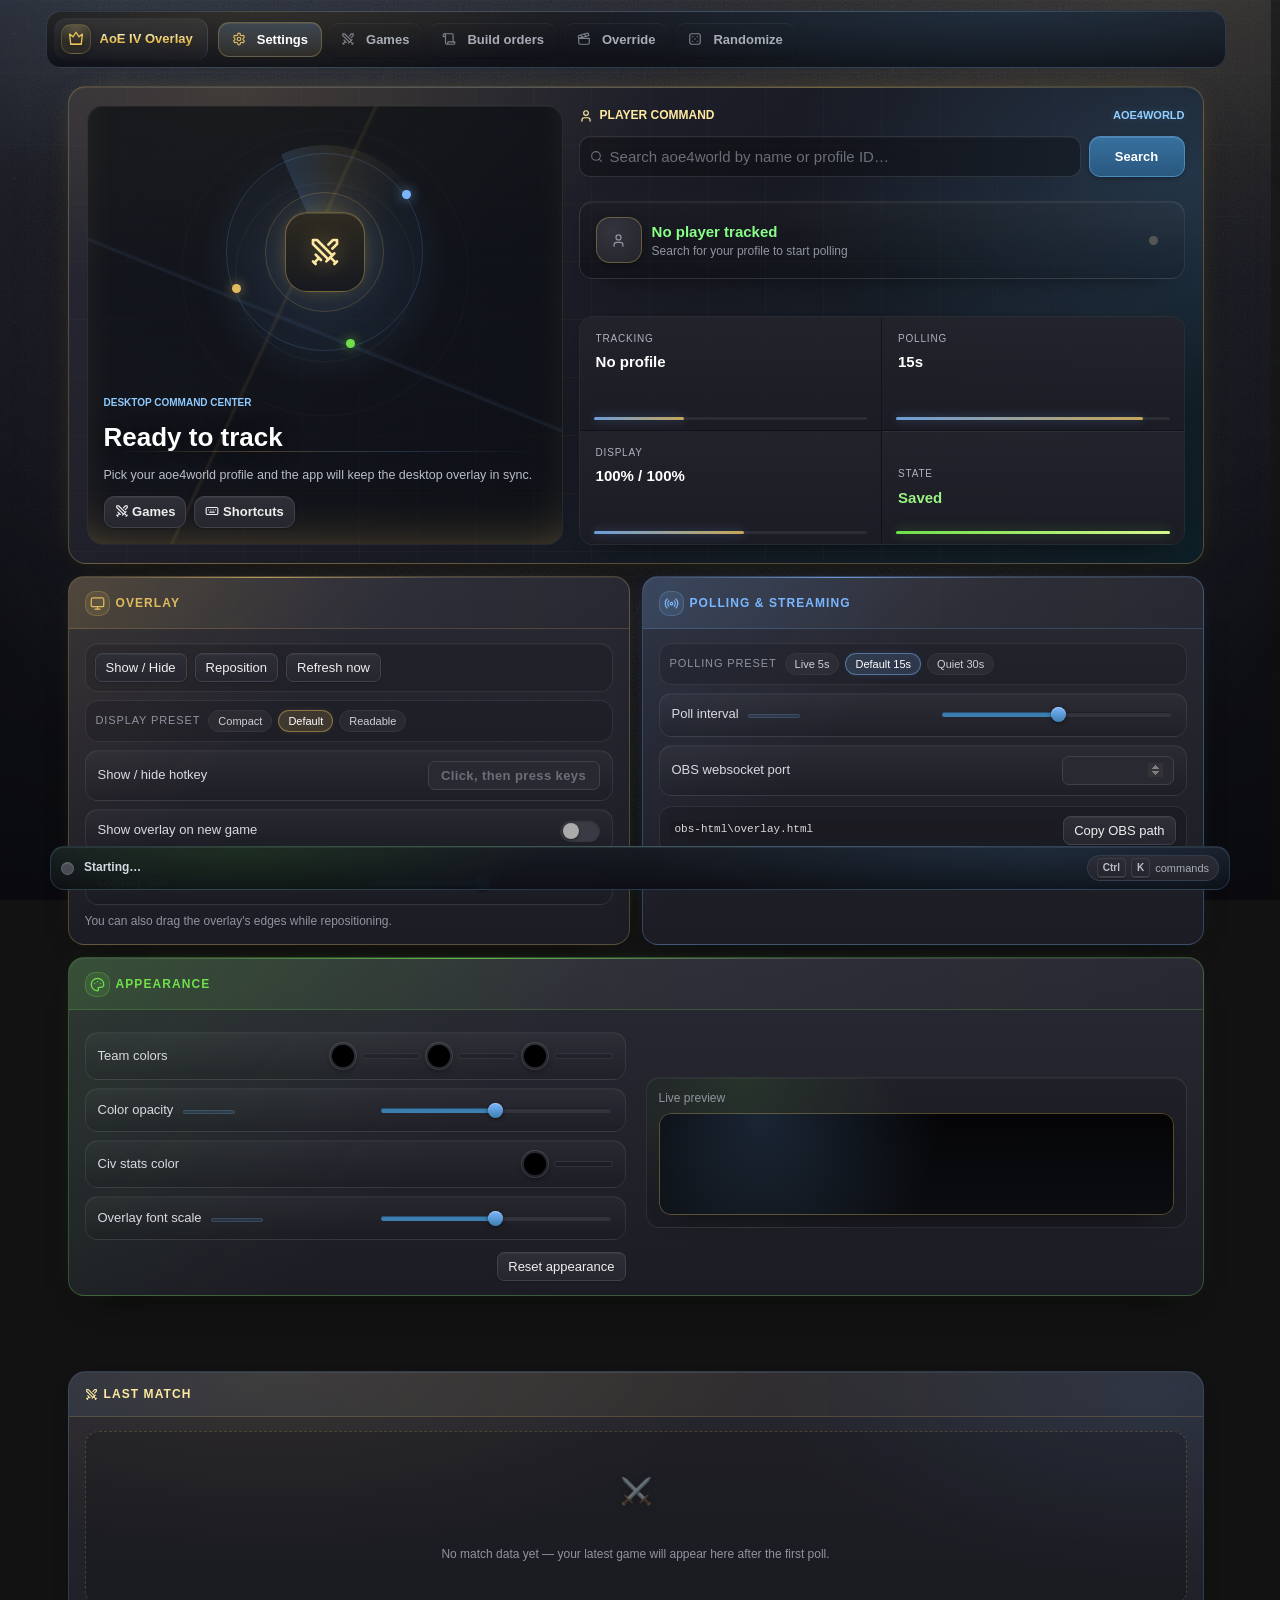
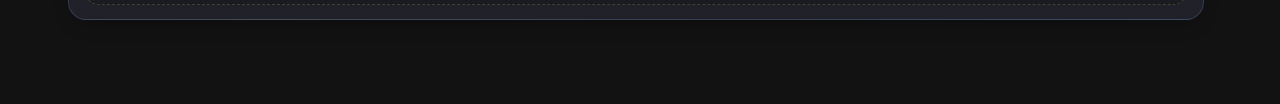
==== ui/index.html @ 12255b9c "Polish profile cards and insight chips Profile mode cards lift on hover with a tier-tinted glow, and" ====
<!DOCTYPE html>
<html lang="en">
<head>
<meta charset="utf-8">
<title>AoE4 Overlay — Control Panel</title>
<style>
  :root {
    color-scheme: dark;
    accent-color: #3d7fb0;
    --bg: #141419;
    --bg-raised: #1c1c23;
    --card: #212129;
    --card-border: #30303b;
    --card-border-hover: #46465699;
    --ink: #d9dae0;
    --ink-strong: #fff;
    --ink-muted: #9094a0;
    --gold: #e0ba5e;
    --gold-bright: #ffe9a0;
    --gold-dim: rgba(224, 186, 94, .35);
    --gold-faint: rgba(224, 186, 94, .14);
    --blue: #3d7fb0;
    --blue-bright: #7ab6ff;
    --green: #48bd21; --green-bright: #6fe04a;
    --red: #e0452f; --red-bright: #ff7b66;
    --amber: #ffb300;
    --radius: 12px;
    --shadow-card: 0 1px 0 rgba(255,255,255,.03) inset, 0 8px 22px -12px rgba(0,0,0,.6);
  }
  ::selection { background: rgba(224,186,94,.3); color: #fff; }
  input, textarea { caret-color: var(--blue-bright); }
  .ic { width: 14px; height: 14px; fill: none; stroke: currentColor; stroke-width: 2;
    stroke-linecap: round; stroke-linejoin: round; vertical-align: -2px; flex: none; }
  #tabs button .ic { margin-right: 5px; opacity: .7; transition: opacity .15s, color .15s; vertical-align: -2.5px; }
  #tabs button.active .ic, #tabs button:hover .ic { opacity: 1; }
  #tabs button.active .ic { color: var(--gold); }
  .card h3 .ic, .rand-box h3 .ic { width: 13px; height: 13px; vertical-align: -2px; }
  html { scrollbar-gutter: stable; overscroll-behavior: none; scroll-behavior: smooth; }
  body { font-family: "Segoe UI Variable Text", "Segoe UI", sans-serif; color: var(--ink); margin: 0; min-height: 100vh;
    -webkit-font-smoothing: antialiased; text-rendering: optimizeLegibility; line-height: 1.45;
    background:
      radial-gradient(1100px 520px at 8% -12%, rgba(122,182,255,.12), transparent 62%),
      radial-gradient(980px 480px at 96% -4%, rgba(224,186,94,.1), transparent 65%),
      radial-gradient(850px 560px at 50% 118%, rgba(111,224,74,.05), transparent 68%),
      linear-gradient(180deg, #191a21 0%, #13141b 44%, #0f1015 100%);
    background-attachment: fixed;
    animation: launch-in .45s ease-out; }
  @keyframes launch-in { from { opacity: 0; } }
  /* staged boot: chrome settles in around the content */
  #tabs { animation: boot-tabs .5s cubic-bezier(.22,1,.36,1) backwards; }
  @keyframes boot-tabs { from { opacity: 0; transform: translateY(-8px); } }
  #status { animation: boot-status .5s .12s cubic-bezier(.22,1,.36,1) backwards; }
  @keyframes boot-status { from { opacity: 0; transform: translateX(-50%) translateY(8px); } }
  body:not(.booted) > .tab.active { animation: boot-pane .55s .08s cubic-bezier(.22,1,.36,1) backwards; }
  @keyframes boot-pane { from { opacity: 0; transform: translateY(10px); } }
  /* tactical map texture: quiet enough for reading, visible enough to make the shell feel staged */
  body::before { content: ""; position: fixed; inset: 0; pointer-events: none; z-index: 1; opacity: .38;
    background-image:
      linear-gradient(rgba(122,182,255,.075) 1px, transparent 1px),
      linear-gradient(90deg, rgba(224,186,94,.06) 1px, transparent 1px),
      linear-gradient(115deg, transparent 0 47%, rgba(122,182,255,.075) 47.2%, transparent 47.6%),
      radial-gradient(circle at 22px 22px, rgba(255,233,160,.2) 0 1px, transparent 1.7px),
      url('data:image/svg+xml;utf8,<svg xmlns="http://www.w3.org/2000/svg" width="120" height="120"><filter id="n"><feTurbulence type="fractalNoise" baseFrequency="0.9" numOctaves="2" stitchTiles="stitch"/></filter><rect width="120" height="120" filter="url(%23n)" opacity="0.38"/></svg>');
    background-size: 72px 72px, 72px 72px, 260px 260px, 144px 144px, 120px 120px;
    background-position: center top, center top, center -24px, center 12px, center top;
    -webkit-mask-image: radial-gradient(ellipse at 50% 8%, #000 0 58%, transparent 88%);
    mask-image: radial-gradient(ellipse at 50% 8%, #000 0 58%, transparent 88%); }
  /* soft vignette pulls focus toward the content */
  body::after { content: ""; position: fixed; inset: 0; pointer-events: none; z-index: 1;
    background:
      linear-gradient(180deg, rgba(255,255,255,.03), transparent 190px),
      radial-gradient(120% 92% at 50% 16%, transparent 56%, rgba(0,0,0,.34)); }
  #brand { display: flex; align-items: center; gap: 9px; align-self: stretch; padding: 6px 14px 6px 7px; margin-right: 5px;
    font-size: 13px; font-weight: 850; letter-spacing: 0; user-select: none; white-space: nowrap;
    border-right: 1px solid rgba(122,182,255,.18); border-radius: 12px;
    background: linear-gradient(180deg, rgba(255,255,255,.065), rgba(255,255,255,.018)); }
  #brand .crest { width: 18px; height: 18px; flex: none; color: #ecc75d; padding: 5px; border-radius: 10px;
    background: radial-gradient(circle at 50% 0, rgba(255,233,160,.2), transparent 60%), rgba(224,186,94,.08);
    border: 1px solid rgba(224,186,94,.22);
    filter: drop-shadow(0 1px 2px rgba(0,0,0,.6)); transition: filter .25s, border-color .25s; }
  #brand:hover .crest { border-color: rgba(224,186,94,.42); filter: drop-shadow(0 0 8px rgba(236,199,93,.58)); }
  #brand .wordmark { background: linear-gradient(180deg, #fff6cf 15%, #ecc75d 55%, #c79a2e);
    -webkit-background-clip: text; -webkit-text-fill-color: transparent; }
  #tabs { display: flex; align-items: center; gap: 5px; width: min(1180px, calc(100vw - 28px)); min-height: 48px;
    box-sizing: border-box; margin: 10px auto 0; padding: 7px; user-select: none;
    background:
      radial-gradient(520px 90px at 18% 0, rgba(224,186,94,.12), transparent 70%),
      radial-gradient(640px 110px at 82% 0, rgba(61,127,176,.18), transparent 72%),
      linear-gradient(180deg, rgba(25,27,35,.94), rgba(12,14,20,.88));
    border: 1px solid rgba(122,182,255,.18); border-radius: 15px; position: sticky; top: 8px; z-index: 20;
    backdrop-filter: blur(16px) saturate(1.25);
    box-shadow: 0 22px 48px -34px rgba(0,0,0,.9), inset 0 1px 0 rgba(255,255,255,.08);
    transition: box-shadow .25s, border-color .25s; }
  #tabs::before { content: ""; position: absolute; inset: 0 0 auto; height: 1px;
    background: linear-gradient(90deg, transparent, rgba(255,255,255,.12) 30%, rgba(255,255,255,.12) 70%, transparent);
    pointer-events: none; }
  #tabs::after { content: ""; position: absolute; left: 14px; right: 14px; bottom: -1px; height: 1px;
    background: linear-gradient(90deg, transparent, rgba(122,182,255,.28), rgba(224,186,94,.18), transparent);
    pointer-events: none; }
  body.scrolled #tabs { border-color: rgba(122,182,255,.26);
    box-shadow: 0 18px 44px -24px rgba(0,0,0,.95), 0 0 32px rgba(61,127,176,.08), inset 0 1px 0 rgba(255,255,255,.08); }
  #tabs { overflow-x: auto; scrollbar-width: none; }
  #tabs::-webkit-scrollbar { display: none; }
  @media (max-width: 820px) {
    #tabs { width: calc(100vw - 16px); min-height: 46px; margin-top: 8px; padding: 6px; top: 6px; }
    #tabs button { padding: 9px 10px; }
    #brand { padding-right: 10px; margin-right: 2px; }
    #tabs button::after { left: 8px; right: 8px; }
  }
  #tab-ind { position: absolute; bottom: 5px; height: 2px; border-radius: 2px;
    background: linear-gradient(90deg, transparent, var(--gold) 25%, var(--gold-bright) 50%, var(--gold) 75%, transparent);
    box-shadow: 0 0 10px rgba(224,186,94,.58);
    transition: left .28s cubic-bezier(.22,1,.36,1), width .28s cubic-bezier(.22,1,.36,1), opacity .2s;
    opacity: 0; pointer-events: none; }
  #tab-ind.on { opacity: 1; }
  #tabs button { position: relative; display: inline-flex; align-items: center; gap: 6px; min-height: 34px;
    background: transparent; border: 1px solid transparent; border-radius: 11px; color: #a9acb7; padding: 9px 13px;
    font-size: 13px; font-weight: 700; letter-spacing: 0; cursor: pointer;
    transition: color .15s, transform .1s, background .15s, border-color .15s, box-shadow .15s; }
  #tabs button:hover { color: #e5e7ee; background: rgba(255,255,255,.045); border-color: rgba(255,255,255,.08); }
  #tabs button:active { transform: translateY(1px); box-shadow: none; }
  #tabs button:hover:not(.active)::after { transform: scaleX(.55); opacity: .35; }
  #tabs button:focus-visible { outline: none; color: var(--ink-strong); }
  #tabs button:focus-visible::after { transform: none; opacity: .6; }
  #tabs button::after { content: ""; position: absolute; left: 10px; right: 10px; bottom: 4px; height: 2px;
    border-radius: 2px 2px 0 0; background: linear-gradient(90deg, transparent, var(--gold) 25%, var(--gold-bright) 50%, var(--gold) 75%, transparent);
    transform: scaleX(0); opacity: 0; transition: transform .22s cubic-bezier(.22,1,.36,1), opacity .18s; }
  #tabs button.active { color: var(--ink-strong);
    background:
      linear-gradient(180deg, rgba(122,182,255,.16), rgba(224,186,94,.07)),
      rgba(255,255,255,.045);
    border-color: rgba(224,186,94,.28);
    box-shadow: inset 0 1px 0 rgba(255,255,255,.08), 0 10px 26px -24px rgba(0,0,0,.9); }
  #tabs button .chip { font-size: 9px; font-weight: 700; color: var(--gold); background: var(--gold-faint);
    border-radius: 8px; padding: 1px 6px; margin-left: 5px; vertical-align: 1px;
    box-shadow: inset 0 0 0 1px rgba(224,186,94,.2); }
  #tabs button .chip:empty { display: none; }
  #tabs button.unsaved::before { content: ""; position: absolute; top: 7px; right: 7px; width: 5px; height: 5px;
    border-radius: 50%; background: var(--amber); box-shadow: 0 0 5px rgba(255,179,0,.7);
    animation: pulse 1.8s infinite; }
  @media (forced-colors: active) { #tabs button.active { outline: 2px solid CanvasText; } }
  /* dim the chrome when the window is in the background, like native apps */
  #tabs { transition: box-shadow .25s, border-color .25s, filter .25s, opacity .25s; }
  #status { transition: filter .25s, opacity .25s; }
  body.unfocused #tabs, body.unfocused #status { filter: saturate(.75); opacity: .88; }
  .tab { display: none; position: relative; z-index: 2; padding: 18px 22px 84px; max-width: 1180px; margin: 0 auto; box-sizing: border-box; }
  .tab.active { display: block; animation: tab-in .28s cubic-bezier(.22,1,.36,1); }
  @keyframes tab-in { from { opacity: 0; transform: translateX(var(--dir, 0px)) translateY(4px) scale(.998); } }
  h2, .card h3, .rand-box h3 { font-family: "Segoe UI Variable Display", "Segoe UI Variable Text", "Segoe UI", sans-serif; }
  h2 { font-size: 13px; margin: 18px 0 8px; color: var(--gold); text-transform: uppercase; letter-spacing: .08em;
    border-bottom: 1px solid var(--gold-faint); padding-bottom: 5px; }
  h2:first-child { margin-top: 0; }
  input, button, select, textarea { background: #292931; color: #eee; border: 1px solid #41414d; border-radius: 7px;
    padding: 6px 10px; font-size: 13px; transition: border-color .15s, background .15s, box-shadow .15s; }
  input:hover, select:hover, textarea:hover { border-color: #50505e; }
  ::placeholder { color: #6b6d78; opacity: 1; }
  input:focus, select:focus, textarea:focus { outline: none; border-color: var(--blue);
    box-shadow: 0 0 0 2px rgba(61,127,176,.25); }
  select { -webkit-appearance: none; appearance: none; padding-right: 26px; cursor: pointer;
    background-image: url('data:image/svg+xml;utf8,<svg xmlns="http://www.w3.org/2000/svg" width="10" height="6" viewBox="0 0 10 6"><path d="M1 1l4 4 4-4" fill="none" stroke="%239094a0" stroke-width="1.6" stroke-linecap="round" stroke-linejoin="round"/></svg>');
    background-repeat: no-repeat; background-position: right 9px center; }
  select:hover { background-image: url('data:image/svg+xml;utf8,<svg xmlns="http://www.w3.org/2000/svg" width="10" height="6" viewBox="0 0 10 6"><path d="M1 1l4 4 4-4" fill="none" stroke="%23d6d7de" stroke-width="1.6" stroke-linecap="round" stroke-linejoin="round"/></svg>'); }
  input[type=checkbox]:not(.switch input) { -webkit-appearance: none; appearance: none; width: 16px; height: 16px;
    padding: 0; margin: 0 2px 0 0; border-radius: 5px; border: 1px solid #4a4a58; cursor: pointer;
    background: rgba(0,0,0,.25); vertical-align: -3px; position: relative; transition: background .15s, border-color .15s; }
  input[type=checkbox]:not(.switch input):hover { border-color: #5b9cce; }
  input[type=checkbox]:not(.switch input):checked { background: linear-gradient(180deg, #36719f, #2a587f);
    border-color: #4a8cbd; }
  input[type=checkbox]:not(.switch input):checked::after { content: ""; position: absolute; left: 4.5px; top: 1.5px;
    width: 4px; height: 8px; border: solid #fff; border-width: 0 2px 2px 0; transform: rotate(45deg); }
  input[type=color] { padding: 0; width: 26px; height: 26px; cursor: pointer; border-radius: 50%;
    box-shadow: 0 0 0 1px rgba(255,255,255,.15), 0 2px 5px rgba(0,0,0,.4); border: none; background: none; }
  input[type=color]::-webkit-color-swatch-wrapper { padding: 2px; }
  input[type=color]::-webkit-color-swatch { border: none; border-radius: 50%; }
  input[type=color]:hover { box-shadow: 0 0 0 2px rgba(255,255,255,.3), 0 2px 6px rgba(0,0,0,.5); }
  input[type=color]:focus-visible { outline: none;
    box-shadow: 0 0 0 2px #3d7fb0, 0 2px 6px rgba(0,0,0,.5); }
  input[type=number] { font-variant-numeric: tabular-nums; }
  input[type=number]::-webkit-inner-spin-button { opacity: .4; }
  input[type=range] { padding: 0; border: none; background: none; -webkit-appearance: none; height: 18px; }
  input[type=range]::-webkit-slider-runnable-track { height: 5px; border-radius: 3px;
    background: linear-gradient(90deg, #3d7fb0 var(--fill, 50%), #33333d var(--fill, 50%));
    box-shadow: inset 0 1px 1px rgba(0,0,0,.4); }
  input[type=range]::-webkit-slider-thumb { -webkit-appearance: none; margin-top: -5px; width: 15px; height: 15px;
    border-radius: 50%; background: linear-gradient(180deg, #7ab6ff, #3d7fb0); cursor: pointer;
    box-shadow: 0 1px 4px rgba(0,0,0,.55), inset 0 1px 0 rgba(255,255,255,.35); transition: transform .12s; }
  input[type=range]:hover::-webkit-slider-thumb { transform: scale(1.18); }
  input[type=range]:focus-visible { outline: none; }
  input[type=range]:focus-visible::-webkit-slider-thumb { box-shadow: 0 0 0 3px rgba(61,127,176,.35), 0 1px 4px rgba(0,0,0,.55); }
  button { cursor: pointer; transition: border-color .15s, background .15s, box-shadow .15s, transform .08s; }
  button:not(.primary) { background: linear-gradient(180deg, #2e2e37, #26262e);
    box-shadow: inset 0 1px 0 rgba(255,255,255,.05), 0 1px 3px -1px rgba(0,0,0,.4); }
  button:not(.primary):hover { background: linear-gradient(180deg, #373741, #2e2e38); border-color: #515160; }
  button:active { transform: translateY(1px); box-shadow: none; }
  button.primary { background: linear-gradient(180deg, #36719f, #2a587f); border-color: #4a8cbd;
    color: #fff; font-weight: 600; box-shadow: inset 0 1px 0 rgba(255,255,255,.14), 0 2px 6px -2px rgba(0,0,0,.5); }
  button.primary:hover { background: linear-gradient(180deg, #3d7eb1, #2f6390); border-color: #5b9cce;
    box-shadow: inset 0 1px 0 rgba(255,255,255,.16), 0 2px 10px -2px rgba(61,127,176,.5); }
  .result { padding: 7px 12px; cursor: pointer; display: flex; justify-content: space-between;
    border-left: 2px solid transparent; transition: background .12s, border-color .12s; }
  .result:hover { background: #33333d; border-left-color: var(--gold-dim); }
  .result[aria-selected="true"] { background: #33333d; border-left-color: var(--gold); }
  .result .elo { font-size: 11px; color: #9cc6ff; background: rgba(122,182,255,.12); border-radius: 8px;
    padding: 1px 7px; margin-left: 8px; }
  .result-state { padding: 10px 12px; color: var(--ink-muted); font-size: 12px; display: flex; align-items: center; gap: 8px; }
  .result-state::before { content: ""; width: 8px; height: 8px; border-radius: 50%; background: #6b6d78; flex: none; }
  .result-state.busy::before { background: var(--blue-bright); box-shadow: 0 0 7px rgba(122,182,255,.7); animation: pulse 1.2s infinite; }
  .result-state.empty::before { background: #9a6a28; }
  .result-state.err::before { background: #e0452f; box-shadow: 0 0 7px rgba(224,69,47,.55); }
  .result-hint { padding: 5px 12px; font-size: 11px; color: var(--ink-muted);
    border-top: 1px solid #34343f; background: rgba(0,0,0,.18); position: sticky; bottom: 0; }
  .muted { color: var(--ink-muted); font-size: 12px; }
  .hint { display: flex; gap: 9px; align-items: flex-start; color: var(--ink-muted); font-size: 12px;
    background: rgba(0,0,0,.16); border: 1px solid #2c2c35; border-radius: 9px; padding: 8px 11px;
    line-height: 1.5; }
  .hint .ic { width: 13px; height: 13px; margin-top: 2px; color: var(--gold-dim); }
  #current-player { color: #8f8; }
  #status { position: fixed; left: 50%; bottom: 10px; transform: translateX(-50%); z-index: 15;
    width: min(1180px, calc(100vw - 32px)); box-sizing: border-box; margin: 0; padding: 8px 10px;
    border: 1px solid rgba(122,182,255,.18); border-radius: 14px;
    background:
      radial-gradient(420px 90px at 16% 0, rgba(72,189,33,.12), transparent 72%),
      radial-gradient(520px 90px at 84% 0, rgba(61,127,176,.16), transparent 74%),
      linear-gradient(180deg, rgba(24,27,35,.94), rgba(12,14,20,.9));
    backdrop-filter: blur(14px) saturate(1.2);
    box-shadow: 0 -16px 42px -30px rgba(0,0,0,.92), 0 18px 42px -30px rgba(0,0,0,.78), inset 0 1px 0 rgba(255,255,255,.08);
    font-size: 12px; color: var(--ink-muted); font-variant-numeric: tabular-nums;
    display: flex; align-items: center; gap: 10px; user-select: none; }
  #status::before { content: ""; position: absolute; left: 14px; right: 14px; top: -1px; height: 1px;
    background: linear-gradient(90deg, transparent, rgba(111,224,74,.24), rgba(122,182,255,.28), transparent);
    pointer-events: none; }
  #status .sdot { appearance: none; width: 13px; height: 13px; border-radius: 50%; border: 1px solid rgba(255,255,255,.14); padding: 0;
    background: #4a4a55; flex: none; transition: background .3s, box-shadow .3s, border-color .3s; cursor: pointer; position: relative;
    box-shadow: inset 0 1px 0 rgba(255,255,255,.1); }
  #status .sdot::after { content: ""; position: absolute; inset: -8px; border-radius: 50%; }
  #status .sdot:hover { box-shadow: 0 0 0 4px rgba(255,255,255,.1), inset 0 1px 0 rgba(255,255,255,.14); }
  #status .sdot.ok { background: radial-gradient(circle at 35% 30%, #b5ff94, #48bd21 58%, #226f13);
    border-color: rgba(111,224,74,.4); box-shadow: 0 0 0 4px rgba(72,189,33,.12), 0 0 16px rgba(72,189,33,.48); }
  #status .sdot.err { background: radial-gradient(circle at 35% 30%, #ffd0c8, #e0452f 58%, #842012);
    border-color: rgba(255,123,102,.42); box-shadow: 0 0 0 4px rgba(224,69,47,.13), 0 0 16px rgba(224,69,47,.48); }
  #status .sdot.busy { background: radial-gradient(circle at 35% 30%, #fff2a8, var(--amber) 58%, #996100);
    border-color: rgba(255,179,0,.44); box-shadow: 0 0 0 4px rgba(255,179,0,.14), 0 0 16px rgba(255,179,0,.5); animation: pulse 1.2s infinite; }
  #status-text { overflow: hidden; text-overflow: ellipsis; white-space: nowrap; min-width: 0; color: #d4d9e2; font-weight: 650; }
  @keyframes status-in { from { opacity: 0; transform: translateY(4px); } }
  .status-right { margin-left: auto; display: flex; align-items: center; gap: 8px; flex: none; }
  .status-chip { opacity: .9; background: rgba(255,255,255,.055); border: 1px solid rgba(122,182,255,.16);
    border-radius: 999px; padding: 2px 9px; font-size: 11px; line-height: 17px; white-space: nowrap; }
  button.status-chip { display: inline-flex; align-items: center; gap: 5px; cursor: pointer; color: #b6bdc9;
    transition: opacity .15s, border-color .15s, background .15s, color .15s; box-shadow: none; }
  button.status-chip:hover { opacity: 1; border-color: rgba(122,182,255,.3); background: rgba(122,182,255,.095); color: var(--ink-strong); }
  #palette-open.nudge { animation: chip-nudge 2.4s ease-in-out 3; }
  @keyframes chip-nudge { 0%, 100% { box-shadow: none; }
    50% { box-shadow: 0 0 0 1px rgba(224,186,94,.5), 0 0 12px rgba(224,186,94,.3); color: var(--gold-bright); opacity: 1; } }
  #app-ver:empty { display: none; }
  #app-ver { cursor: pointer; transition: opacity .15s, border-color .15s; }
  #app-ver:hover { opacity: 1; border-color: rgba(122,182,255,.3); }
  table { border-collapse: collapse; width: 100%; margin-top: 8px; font-size: 12px; }
  td, th { padding: 4px 8px; text-align: left; border-bottom: 1px solid #2c2c34; vertical-align: top; }
  th { color: var(--gold); font-weight: 700; font-size: 11px; text-transform: uppercase; letter-spacing: .05em; }
  .row { display: flex; gap: 8px; align-items: center; margin: 6px 0; flex-wrap: wrap; }
  label { font-size: 13px; min-width: 200px; }
  .win { color: #48bd21; } .loss { color: #ff6060; }
  a { color: #7ab6ff; text-decoration-color: rgba(122,182,255,.35); transition: color .15s; }
  a:hover { color: #a3ccff; }
  .hotkey-input { width: 130px; }
  #tab-buildorders #bo-filter { min-height: 34px; border-radius: 12px; background-color: rgba(8,10,15,.5);
    border-color: rgba(224,186,94,.16); }
  #bo-list { max-height: 360px; overflow: auto; border: 1px solid rgba(224,186,94,.16); border-radius: 14px;
    background:
      radial-gradient(380px 120px at 0 0, rgba(224,186,94,.08), transparent 70%),
      rgba(5,6,10,.22);
    box-shadow: inset 0 1px 0 rgba(255,255,255,.045); }
  /* scrollable lists hint at clipped content with soft edge fades */
  .scroll-fade { --fade-top: 0px; --fade-btm: 0px;
    -webkit-mask-image: linear-gradient(to bottom, transparent, #000 var(--fade-top),
      #000 calc(100% - var(--fade-btm)), transparent);
            mask-image: linear-gradient(to bottom, transparent, #000 var(--fade-top),
      #000 calc(100% - var(--fade-btm)), transparent); }
  .bo-item { display: flex; align-items: center; gap: 10px; padding: 7px 10px; cursor: pointer;
             border-bottom: 1px solid #2a2a32; transition: background .12s; }
  .bo-item:last-child { border-bottom: none; }
  .bo-item:hover { background: #2c2c36; box-shadow: inset 2px 0 0 var(--gold-dim); }
  .bo-item:active { background: #31313c; }
  .bo-item img.boflag { box-shadow: 0 0 0 1px rgba(255,255,255,.14), 0 2px 5px rgba(0,0,0,.55);
    transition: transform .18s cubic-bezier(.22,1,.36,1), box-shadow .18s; }
  .bo-item:hover img.boflag { transform: scale(1.08); box-shadow: 0 0 0 1px rgba(224,186,94,.45), 0 2px 7px rgba(0,0,0,.6); }
  .bo-item.sel { background: linear-gradient(to right, rgba(224,186,94,.13), rgba(224,186,94,.04));
    box-shadow: inset 3px 0 0 var(--gold); animation: bo-sel-in .25s cubic-bezier(.22,1,.36,1); }
  @keyframes bo-sel-in { from { background-color: rgba(224,186,94,.22); } }
  .bo-item .bo-meta { margin-left: auto; display: flex; gap: 6px; align-items: center; flex: none; }
  .bo-item .bo-text { min-width: 0; display: flex; flex-direction: column; gap: 0; line-height: 1.3; }
  .bo-item .bo-title { overflow: hidden; text-overflow: ellipsis; white-space: nowrap; font-weight: 600; }
  .bo-item .bo-civ { font-size: 10.5px; color: var(--ink-muted); overflow: hidden; text-overflow: ellipsis;
    white-space: nowrap; letter-spacing: .02em; }
  .bo-item.sel .bo-civ { color: rgba(224,186,94,.75); }
  .bo-item img.boflag { width: 30px; height: 19px; object-fit: cover; border-radius: 3px; flex: none; }
  .bo-item .bo-noflag { width: 30px; height: 19px; flex: none; display: inline-flex; align-items: center;
    justify-content: center; font-size: 12px; border-radius: 3px; background: rgba(255,255,255,.05);
    box-shadow: inset 0 0 0 1px #34343f; filter: grayscale(.5); opacity: .8; }
  .bo-item .steps-pill { font-size: 10.5px; color: var(--ink-muted); font-variant-numeric: tabular-nums;
    background: rgba(255,255,255,.05); border-radius: 8px; padding: 1px 7px;
    box-shadow: inset 0 0 0 1px #34343f; white-space: nowrap; }
  .bo-item .live-badge { flex: none; font-size: 9px; font-weight: 800; letter-spacing: .09em; color: #6fe04a;
    background: rgba(72,189,33,.13); border-radius: 8px; padding: 1px 7px 1px 5px;
    box-shadow: inset 0 0 0 1px rgba(72,189,33,.4), 0 0 8px -2px rgba(111,224,74,.5);
    display: inline-flex; align-items: center; gap: 4px; }
  .bo-item .live-badge::before { content: ""; width: 5px; height: 5px; border-radius: 50%;
    background: #6fe04a; box-shadow: 0 0 4px #6fe04a; animation: pulse 1.6s infinite; }
  .bo-item .cyc { flex: none; cursor: pointer; font-size: 10px; font-weight: 700; letter-spacing: .04em;
    padding: 1px 7px; border-radius: 8px; color: #777c88; background: rgba(255,255,255,.04);
    box-shadow: inset 0 0 0 1px #3a3a46; transition: color .15s, background .15s, box-shadow .15s; }
  .bo-item .cyc:hover { color: #aab; box-shadow: inset 0 0 0 1px #4a4a58; }
  .bo-item .cyc.on { color: #6fe04a; background: rgba(72,189,33,.12); box-shadow: inset 0 0 0 1px rgba(72,189,33,.35); }
  .bo-item .cyc.on:hover { background: rgba(72,189,33,.2); }
  .bo-item .live-dot { width: 7px; height: 7px; border-radius: 50%; background: #6fe04a; flex: none;
                       box-shadow: 0 0 5px #6fe04a; animation: pulse 1.6s infinite; }
  .bo-empty { padding: 26px 16px; text-align: center; line-height: 1.65; }
  .bo-empty::before { content: "📜"; display: block; font-size: 26px; opacity: .45; margin-bottom: 8px;
    filter: grayscale(.4) drop-shadow(0 2px 4px rgba(0,0,0,.5)); }
  .bo-library-empty { position: relative; overflow: hidden; min-height: 232px; display: grid; grid-template-columns: 86px minmax(0, 1fr);
    gap: 18px; align-items: center; padding: 20px; border-radius: 14px;
    background:
      radial-gradient(420px 190px at 8% 8%, rgba(224,186,94,.13), transparent 70%),
      radial-gradient(420px 190px at 94% 0, rgba(122,182,255,.1), transparent 72%),
      linear-gradient(135deg, rgba(36,37,47,.88), rgba(17,18,25,.94));
    box-shadow: inset 0 1px 0 rgba(255,255,255,.06); }
  .bo-library-empty::before { content: ""; position: absolute; inset: 0; opacity: .12; pointer-events: none;
    background-image:
      linear-gradient(rgba(255,255,255,.13) 1px, transparent 1px),
      linear-gradient(90deg, rgba(224,186,94,.16) 1px, transparent 1px);
    background-size: 48px 48px; mask-image: radial-gradient(ellipse at center, #000 22%, transparent 78%); }
  .bo-library-mark { position: relative; z-index: 1; width: 74px; height: 74px; display: grid; place-items: center;
    border-radius: 18px; color: var(--gold-bright); background:
      radial-gradient(circle at 50% 0, rgba(255,233,160,.22), transparent 62%),
      rgba(224,186,94,.08);
    border: 1px solid rgba(224,186,94,.3); box-shadow: 0 14px 34px -24px rgba(0,0,0,.9), inset 0 1px 0 rgba(255,255,255,.08); }
  .bo-library-mark .ic { width: 32px; height: 32px; filter: drop-shadow(0 0 12px rgba(224,186,94,.34)); }
  .bo-library-main { position: relative; z-index: 1; min-width: 0; }
  .bo-library-kicker { color: #8fc9ff; font-size: 10px; font-weight: 850; text-transform: uppercase; letter-spacing: 0; }
  .bo-library-title { margin-top: 5px; padding-bottom: 1px; color: #fff; font-size: 23px; line-height: 1.18; font-weight: 850; }
  .bo-library-copy { max-width: 560px; margin-top: 6px; color: #b6bac6; font-size: 12px; line-height: 1.55; }
  .bo-library-actions { display: flex; align-items: center; gap: 8px; flex-wrap: wrap; margin-top: 13px; }
  .bo-library-actions button { min-height: 31px; border-radius: 10px; font-weight: 760; }
  .bo-library-tiles { grid-column: 1 / -1; position: relative; z-index: 1; display: grid; grid-template-columns: repeat(3, minmax(0, 1fr)); gap: 8px; }
  .bo-library-tile { padding: 8px 10px; border-radius: 12px; background: rgba(8,10,15,.46);
    border: 1px solid rgba(255,255,255,.08); box-shadow: inset 0 1px 0 rgba(255,255,255,.045); }
  .bo-library-tile span { display: block; color: #9da3b0; font-size: 10px; font-weight: 800; text-transform: uppercase; letter-spacing: 0; }
  .bo-library-tile b { display: block; margin-top: 5px; color: #fff; font-size: 15px; font-weight: 850; font-variant-numeric: tabular-nums;
    overflow: hidden; text-overflow: ellipsis; white-space: nowrap; }
  #games-list .bo-empty { border: 1px dashed #34343f; border-radius: 10px; margin-top: 10px;
    background: rgba(255,255,255,.015); }
  #games-list .bo-empty::before { content: "⚔️"; }
  .bo-empty.match::before { content: "⚔️"; }
  #bo-g-results { max-height: 280px; overflow: auto; border: 1px solid #32323c; border-radius: 8px; margin-top: 8px; }
  #bo-g-results:empty { display: none; }
  .bo-item .bo-sub { font-weight: 400; font-size: 12px; }
  .g-stat { display: inline-flex; align-items: center; gap: 3px; font-size: 11px; color: var(--ink-muted);
    font-variant-numeric: tabular-nums; }
  .g-stat .ic { width: 12px; height: 12px; opacity: .7; }
  .g-stat.likes { color: #d98a9c; }
  #bo-url.ok-link { border-color: rgba(72,189,33,.45); box-shadow: 0 0 0 2px rgba(72,189,33,.12); }
  /* the create buttons read as "start here" */
  #bo-new { color: var(--gold-bright); border-color: rgba(224,186,94,.35); }
  #bo-new:hover { border-color: rgba(224,186,94,.6); box-shadow: inset 0 1px 0 rgba(255,255,255,.05), 0 0 10px -3px rgba(224,186,94,.4); }
  .card h3 .ic { transition: filter .2s; }
  .card:hover h3 .ic { filter: drop-shadow(0 0 4px rgba(224,186,94,.55)); }
  .bo-item .imp-btn { flex: none; padding: 2px 10px; opacity: .7; transition: opacity .15s; }
  .bo-item:hover .imp-btn { opacity: 1; }
  .bo-sub a.by-author { color: #7ab6ff; text-decoration: none; }
  .bo-sub a.by-author:hover { text-decoration: underline; }
  #bo-content { width: 100%; height: 220px; font-family: "Cascadia Code", "Cascadia Mono", Consolas, monospace; font-size: 12px; box-sizing: border-box;
                margin: 8px 0; resize: vertical; line-height: 1.5; background: rgba(0,0,0,.22); tab-size: 2; }
  #bo-content.invalid { border-color: #e0452f; box-shadow: 0 0 0 2px rgba(224,69,47,.14); }
  #bo-content.repairable { border-color: rgba(255,179,0,.52); box-shadow: 0 0 0 2px rgba(255,179,0,.14); }
  /* valid JSON gets a quiet green edge so "it parsed" is visible at a glance */
  #bo-content.json-ok { border-color: rgba(72,189,33,.4); }
  #bo-content.json-ok:focus { border-color: rgba(72,189,33,.6); box-shadow: 0 0 0 2px rgba(72,189,33,.18); }
  #bo-format.warn { background: rgba(255,179,0,.18); color: #ffc845; }
  .bo-editor-shell { display: grid; grid-template-columns: minmax(0, 1fr) 292px; gap: 16px; align-items: stretch; }
  .bo-editor-main { min-width: 0; display: grid; align-content: start; gap: 10px; }
  .bo-editor-card #bo-content { height: 330px; min-height: 300px; margin: 0; font-size: 12.5px; line-height: 1.58;
    background:
      linear-gradient(90deg, rgba(122,182,255,.045), transparent 18%),
      rgba(0,0,0,.24); }
  .bo-editor-name { margin: 0; }
  .bo-editor-actions { margin: 0; gap: 9px; }
  .bo-editor-flags { margin: 0; }
  .bo-stage { min-width: 0; position: relative; overflow: hidden; display: grid; grid-template-columns: minmax(0, 1fr) 178px;
    gap: 12px; padding: 13px; border-radius: 16px; border: 1px solid rgba(224,186,94,.2); background:
      radial-gradient(520px 190px at 0 0, rgba(224,186,94,.14), transparent 70%),
      radial-gradient(460px 190px at 100% 0, rgba(143,201,255,.1), transparent 72%),
      linear-gradient(180deg, rgba(255,255,255,.055), rgba(0,0,0,.12)), rgba(7,9,14,.48);
    box-shadow: inset 0 1px 0 rgba(255,255,255,.06), 0 22px 44px -38px rgba(0,0,0,.9); }
  .bo-stage::before { content: ""; position: absolute; inset: 0 auto 0 0; width: 3px;
    background: linear-gradient(180deg, #ffe08a, rgba(143,201,255,.45), transparent); opacity: .86; }
  .bo-stage-main { min-width: 0; display: grid; gap: 10px; align-content: start; }
  .bo-stage-kicker { display: flex; align-items: center; justify-content: space-between; gap: 10px; min-width: 0; }
  .bo-stage-kicker span { min-width: 0; color: #8fc9ff; font-size: 10px; font-weight: 900; letter-spacing: .12em;
    text-transform: uppercase; white-space: nowrap; overflow: hidden; text-overflow: ellipsis; }
  .bo-stage-kicker b { flex: none; color: #ffe08a; font-size: 11px; font-weight: 950; }
  .bo-stage-note { min-width: 0; color: #fff; font-size: 20px; line-height: 1.16; font-weight: 900; letter-spacing: 0;
    text-wrap: balance; }
  .bo-stage-note img { height: 31px; vertical-align: middle; margin: -4px 4px 0; }
  .bo-stage-res { min-width: 0; display: flex; flex-wrap: wrap; gap: 5px; }
  .bo-stage-res span { display: inline-flex; align-items: center; gap: 5px; min-height: 24px; padding: 2px 8px;
    border-radius: 999px; color: #e5ebf4; font-size: 11px; font-weight: 900; background: rgba(0,0,0,.27);
    border: 1px solid rgba(255,255,255,.085); }
  .bo-stage-res img { width: 16px; height: 16px; object-fit: contain; }
  .bo-stage-list { display: grid; gap: 5px; min-width: 0; }
  .bo-stage-list div { min-width: 0; color: #cfd6e2; font-size: 12px; line-height: 1.32; padding-left: 10px;
    border-left: 2px solid rgba(143,201,255,.22); }
  .bo-stage-list img { height: 18px; vertical-align: middle; margin: -2px 2px 0; }
  .bo-stage-rail { position: relative; min-width: 0; display: grid; gap: 8px; padding: 9px;
    border-radius: 14px; overflow: hidden; border: 1px solid rgba(255,255,255,.08); background:
      radial-gradient(360px 80px at var(--stage-rail-pct, 0%) 0, rgba(224,186,94,.16), transparent 68%),
      linear-gradient(180deg, rgba(255,255,255,.045), rgba(0,0,0,.12)), rgba(5,6,10,.28); }
  .bo-stage-rail::before { content: ""; position: absolute; left: 14px; right: 14px; top: 31px; height: 4px;
    border-radius: 999px; background: rgba(255,255,255,.09); box-shadow: inset 0 1px 0 rgba(255,255,255,.05); }
  .bo-stage-rail::after { content: ""; position: absolute; left: 14px; right: 14px; top: 31px; height: 4px;
    transform-origin: left center; transform: scaleX(var(--stage-rail-progress, 0)); border-radius: 999px;
    background: linear-gradient(90deg, #6fe04a, #e0ba5e, #8fc9ff); box-shadow: 0 0 18px rgba(224,186,94,.28);
    transition: transform .18s ease; }
  .bo-stage-rail-track { position: relative; z-index: 1; min-width: 0; display: grid; grid-auto-flow: column;
    grid-auto-columns: minmax(62px, 1fr); gap: 8px; overflow-x: auto; overscroll-behavior-x: contain; padding: 0 1px 2px;
    scrollbar-width: thin; }
  .bo-stage-rail-node { min-width: 0; height: 76px; display: grid; grid-template-rows: 31px auto auto; gap: 3px;
    justify-items: center; align-items: center; padding: 0 5px 5px; text-align: center; border: 1px solid transparent;
    border-radius: 12px; color: #dbe1eb; background: transparent; box-shadow: none; }
  .bo-stage-rail-node:hover { border-color: rgba(143,201,255,.28); background: rgba(143,201,255,.065); }
  .bo-stage-rail-node.done { color: #dff6d8; }
  .bo-stage-rail-node.sel { color: #fff; border-color: rgba(224,186,94,.58); background:
      linear-gradient(180deg, rgba(224,186,94,.16), rgba(0,0,0,.04)); box-shadow:
      inset 0 1px 0 rgba(255,255,255,.08), 0 0 0 1px rgba(224,186,94,.13), 0 10px 24px -18px rgba(224,186,94,.9); }
  .bo-stage-rail-pin { position: relative; z-index: 1; width: 31px; height: 31px; display: grid; place-items: center;
    border-radius: 50%; background: linear-gradient(180deg, rgba(19,23,31,.96), rgba(7,9,14,.96));
    border: 1px solid rgba(255,255,255,.14); box-shadow: 0 5px 14px rgba(0,0,0,.3); }
  .bo-stage-rail-node.done .bo-stage-rail-pin { border-color: rgba(111,224,74,.42); box-shadow: 0 0 0 1px rgba(111,224,74,.1), 0 5px 14px rgba(0,0,0,.3); }
  .bo-stage-rail-node.sel .bo-stage-rail-pin { border-color: rgba(255,224,138,.74); background: linear-gradient(180deg, #ffe08a, #cda343);
    box-shadow: 0 0 0 3px rgba(224,186,94,.13), 0 8px 18px rgba(0,0,0,.34); }
  .bo-stage-rail-pin img { width: 22px; height: 22px; object-fit: contain; filter: drop-shadow(0 2px 4px rgba(0,0,0,.32)); }
  .bo-stage-rail-node.sel .bo-stage-rail-pin img { filter: drop-shadow(0 2px 3px rgba(0,0,0,.35)); }
  .bo-stage-rail-dot { width: 9px; height: 9px; border-radius: 50%; background: rgba(143,201,255,.42); }
  .bo-stage-rail-node.done .bo-stage-rail-dot { background: #6fe04a; }
  .bo-stage-rail-node.sel .bo-stage-rail-dot { background: #101217; box-shadow: 0 0 0 3px rgba(255,255,255,.26); }
  .bo-stage-rail-time { color: #ffe08a; font-size: 10.5px; font-weight: 950; line-height: 1.1;
    font-variant-numeric: tabular-nums; max-width: 100%; white-space: nowrap; overflow: hidden; text-overflow: ellipsis; }
  .bo-stage-rail-label { color: inherit; opacity: .82; font-size: 10px; font-weight: 850; line-height: 1.1;
    max-width: 100%; white-space: nowrap; overflow: hidden; text-overflow: ellipsis; }
  .bo-stage-side { min-width: 0; display: grid; gap: 8px; align-content: stretch; }
  .bo-stage-age { display: grid; place-items: center; gap: 6px; min-height: 92px; padding: 10px; border-radius: 14px;
    border: 1px solid rgba(224,186,94,.18); background: rgba(0,0,0,.22); }
  .bo-stage-age img { width: 42px; height: 42px; object-fit: contain; filter: drop-shadow(0 7px 12px rgba(0,0,0,.28)); }
  .bo-stage-age .bo-age-unknown { display: block; width: 42px; height: 42px; }
  .bo-stage-age span { color: #f7e5a7; font-size: 12px; font-weight: 950; text-align: center; }
  .bo-stage-next { min-width: 0; display: grid; gap: 4px; padding: 9px; border-radius: 12px; color: #d8dde8;
    background: rgba(0,0,0,.2); border: 1px solid rgba(255,255,255,.075); }
  .bo-stage-next span { color: #8fc9ff; font-size: 10px; font-weight: 900; letter-spacing: .1em; text-transform: uppercase; }
  .bo-stage-next b { min-width: 0; color: #fff; font-size: 12px; line-height: 1.28; font-weight: 850; overflow: hidden;
    display: -webkit-box; -webkit-line-clamp: 2; -webkit-box-orient: vertical; }
  .bo-stage-next img { height: 17px; vertical-align: middle; margin: -2px 2px 0; }
  .bo-stage-actions { display: grid; grid-template-columns: 1fr 1fr; gap: 6px; }
  .bo-stage-actions button { min-height: 30px; padding: 5px 8px; font-size: 11px; }
  .bo-stage.empty { grid-template-columns: 1fr; }
  .bo-stage-empty { min-height: 96px; display: grid; place-items: center; text-align: center; color: #aeb5c2; font-size: 12px;
    border-radius: 13px; border: 1px dashed rgba(255,255,255,.12); background: rgba(0,0,0,.16); }
  .bo-source-card { min-width: 0; display: grid; gap: 9px; padding: 10px 11px; border-radius: 14px;
    border: 1px solid rgba(255,255,255,.08); background:
      radial-gradient(420px 110px at 100% 0, rgba(224,186,94,.075), transparent 70%),
      rgba(6,7,11,.24); }
  .bo-source-head { min-width: 0; display: flex; align-items: center; justify-content: space-between; gap: 10px; }
  .bo-source-title { min-width: 0; display: grid; gap: 2px; }
  .bo-source-title span { color: #8fc9ff; font-size: 10px; font-weight: 850; letter-spacing: .12em; text-transform: uppercase; }
  .bo-source-title b { min-width: 0; color: #fff; font-size: 13px; line-height: 1.2; white-space: nowrap; overflow: hidden; text-overflow: ellipsis; }
  .bo-source-actions { flex: none; display: flex; flex-wrap: wrap; justify-content: flex-end; gap: 6px; }
  .bo-source-actions button { min-height: 28px; padding: 5px 9px; font-size: 11px; }
  .bo-source-card:not(.open) { border-style: dashed; background:
      radial-gradient(380px 100px at 100% 0, rgba(143,201,255,.08), transparent 70%),
      rgba(6,7,11,.18); }
  .bo-source-card:not(.open) #bo-content { display: none; }
  .bo-source-card.force-open { border-color: rgba(255,179,0,.25); }
  .bo-stepboard { min-width: 0; display: grid; gap: 8px; padding: 10px 11px 9px; border-radius: 14px;
    border: 1px solid rgba(143,201,255,.16); background:
      radial-gradient(520px 120px at 0 0, rgba(143,201,255,.09), transparent 70%),
      linear-gradient(180deg, rgba(255,255,255,.045), rgba(0,0,0,.10)); }
  .bo-stepboard-head { display: flex; align-items: center; justify-content: space-between; gap: 12px; }
  .bo-stepboard-title { min-width: 0; display: grid; gap: 2px; }
  .bo-stepboard-title span { color: #8fc9ff; font-size: 10px; font-weight: 850; letter-spacing: .12em; text-transform: uppercase; }
  .bo-stepboard-title b { min-width: 0; color: #fff; font-size: 13px; line-height: 1.2; white-space: nowrap; overflow: hidden; text-overflow: ellipsis; }
  .bo-stepboard-actions { flex: none; display: flex; flex-wrap: wrap; justify-content: flex-end; gap: 6px; }
  .bo-stepboard-actions button { min-height: 28px; padding: 5px 9px; font-size: 11px; }
  .bo-step-path { min-width: 0; display: grid; grid-auto-flow: column; grid-auto-columns: minmax(158px, 196px);
    gap: 9px; overflow-x: auto; overscroll-behavior-x: contain; scroll-snap-type: x proximity; padding: 1px 2px 7px; }
  .bo-step-path.empty { display: block; overflow: hidden; padding: 0; }
  .bo-step-empty { min-height: 76px; display: grid; place-items: center; border-radius: 12px; color: #aeb3bf;
    border: 1px dashed rgba(255,255,255,.14); background: rgba(5,6,10,.22); font-size: 12px; }
  .bo-step-node { min-width: 0; height: 120px; display: grid; grid-template-rows: auto minmax(0, 1fr) auto; gap: 7px;
    padding: 10px; text-align: left; border-radius: 13px; scroll-snap-align: start; color: #e9edf5;
    border: 1px solid rgba(255,255,255,.09); background:
      linear-gradient(180deg, rgba(255,255,255,.065), rgba(0,0,0,.10)),
      rgba(10,12,18,.45); box-shadow: inset 0 1px 0 rgba(255,255,255,.035); }
  .bo-step-node:hover { border-color: rgba(143,201,255,.32); background-color: rgba(13,17,25,.62); }
  .bo-step-node.sel { border-color: rgba(224,186,94,.56); box-shadow:
    inset 0 1px 0 rgba(255,255,255,.08), 0 0 0 1px rgba(224,186,94,.14), 0 12px 28px -22px rgba(224,186,94,.9); }
  .bo-step-node-top { display: flex; align-items: center; justify-content: space-between; gap: 8px; min-width: 0; }
  .bo-step-index { color: #0b0d12; background: linear-gradient(180deg, #f1cf6f, #cda343); border-radius: 999px;
    min-width: 26px; height: 22px; padding: 0 7px; display: inline-flex; align-items: center; justify-content: center;
    font-size: 11px; font-weight: 950; font-variant-numeric: tabular-nums; box-shadow: 0 3px 10px rgba(0,0,0,.22); }
  .bo-step-lead { min-width: 0; color: #ffe08a; font-size: 11px; font-weight: 850; white-space: nowrap; overflow: hidden; text-overflow: ellipsis; }
  .bo-step-note { min-width: 0; color: #fff; font-size: 12px; line-height: 1.35; overflow: hidden;
    display: -webkit-box; -webkit-line-clamp: 2; -webkit-box-orient: vertical; }
  .bo-step-note img { height: 17px; vertical-align: middle; margin: -2px 2px 0; }
  .bo-step-res { min-height: 20px; display: flex; flex-wrap: wrap; align-items: center; gap: 4px; overflow: hidden; }
  .bo-step-res span { display: inline-flex; align-items: center; gap: 3px; height: 20px; padding: 2px 6px; border-radius: 999px;
    color: #dce1ea; font-size: 10.5px; font-weight: 850; background: rgba(0,0,0,.25); border: 1px solid rgba(255,255,255,.075); }
  .bo-step-res img { width: 15px; height: 15px; object-fit: contain; }
  .bo-ageplan { min-width: 0; display: grid; gap: 8px; padding: 10px 11px; border-radius: 14px;
    border: 1px solid rgba(224,186,94,.14); background:
      radial-gradient(520px 120px at 50% 0, rgba(224,186,94,.085), transparent 72%),
      rgba(6,7,11,.22); }
  .bo-ageplan-head { min-width: 0; display: flex; align-items: center; justify-content: space-between; gap: 10px; }
  .bo-ageplan-title { min-width: 0; display: grid; gap: 2px; }
  .bo-ageplan-title span { color: #8fc9ff; font-size: 10px; font-weight: 850; letter-spacing: .12em; text-transform: uppercase; }
  .bo-ageplan-title b { min-width: 0; color: #fff; font-size: 13px; line-height: 1.2; white-space: nowrap; overflow: hidden; text-overflow: ellipsis; }
  .bo-age-lanes { min-width: 0; display: grid; grid-template-columns: repeat(auto-fit, minmax(142px, 1fr)); gap: 8px; }
  .bo-age-lane { min-width: 0; display: grid; grid-template-rows: auto minmax(0, 1fr); gap: 7px; padding: 9px;
    border-radius: 13px; background: rgba(7,9,14,.36); border: 1px solid rgba(255,255,255,.075); }
  .bo-age-lane.active { border-color: rgba(224,186,94,.32); background:
    linear-gradient(180deg, rgba(224,186,94,.075), rgba(0,0,0,.08)), rgba(7,9,14,.4); }
  .bo-age-lane-head { min-width: 0; display: flex; align-items: center; justify-content: space-between; gap: 8px; }
  .bo-age-lane-name { min-width: 0; display: inline-flex; align-items: center; gap: 6px; color: #f5f1e2;
    font-size: 12px; font-weight: 900; white-space: nowrap; overflow: hidden; text-overflow: ellipsis; }
  .bo-age-lane-name img { width: 20px; height: 20px; object-fit: contain; }
  .bo-age-unknown { width: 20px; height: 20px; border-radius: 50%; background:
    radial-gradient(circle at 50% 42%, rgba(255,255,255,.28), transparent 42%),
    rgba(143,201,255,.14); border: 1px solid rgba(143,201,255,.22); }
  .bo-age-lane-count { flex: none; color: #ffe08a; font-size: 11px; font-weight: 850; font-variant-numeric: tabular-nums; }
  .bo-age-events { display: grid; gap: 6px; align-content: start; min-height: 68px; }
  .bo-age-event { min-width: 0; display: grid; gap: 4px; padding: 7px 8px; text-align: left; color: #e7ebf3;
    border-radius: 10px; border: 1px solid rgba(255,255,255,.08); background: rgba(255,255,255,.04); }
  .bo-age-event:hover { border-color: rgba(143,201,255,.28); background: rgba(143,201,255,.065); }
  .bo-age-event.sel { border-color: rgba(224,186,94,.52); box-shadow: 0 0 0 1px rgba(224,186,94,.12); }
  .bo-age-event-top { display: flex; justify-content: space-between; gap: 8px; align-items: center; min-width: 0; }
  .bo-age-event-step { color: #ffe08a; font-size: 10.5px; font-weight: 900; white-space: nowrap; }
  .bo-age-event-note { min-width: 0; color: #fff; font-size: 11.5px; line-height: 1.3; overflow: hidden; text-overflow: ellipsis; white-space: nowrap; }
  .bo-age-event-note img { height: 16px; vertical-align: middle; margin: -2px 2px 0; }
  .bo-age-event-res { display: flex; flex-wrap: wrap; gap: 4px; overflow: hidden; }
  .bo-age-event-res span { display: inline-flex; align-items: center; gap: 3px; height: 18px; padding: 1px 5px;
    border-radius: 999px; color: #cfd5df; font-size: 10px; font-weight: 850; background: rgba(0,0,0,.24);
    border: 1px solid rgba(255,255,255,.065); }
  .bo-age-event-res img { width: 14px; height: 14px; object-fit: contain; }
  .bo-age-empty { min-height: 56px; display: grid; place-items: center; border-radius: 10px; color: #858b98;
    font-size: 11px; text-align: center; border: 1px dashed rgba(255,255,255,.11); background: rgba(0,0,0,.12); }
  .bo-flow { min-width: 0; display: grid; gap: 9px; padding: 10px 11px; border-radius: 14px;
    border: 1px solid rgba(143,201,255,.15); background:
      radial-gradient(500px 150px at 100% 0, rgba(143,201,255,.1), transparent 72%),
      linear-gradient(180deg, rgba(255,255,255,.035), rgba(0,0,0,.1)); }
  .bo-flow-head { min-width: 0; display: flex; align-items: flex-start; justify-content: space-between; gap: 12px; }
  .bo-flow-title { min-width: 0; display: grid; gap: 2px; }
  .bo-flow-title span { color: #8fc9ff; font-size: 10px; font-weight: 850; letter-spacing: .12em; text-transform: uppercase; }
  .bo-flow-title b { min-width: 0; color: #fff; font-size: 13px; line-height: 1.2; white-space: nowrap; overflow: hidden; text-overflow: ellipsis; }
  .bo-flow-legend { flex: none; display: flex; flex-wrap: wrap; justify-content: flex-end; gap: 5px; max-width: 300px; }
  .bo-flow-legend span, .bo-flow-readout span { display: inline-flex; align-items: center; gap: 4px; min-height: 20px; padding: 2px 6px;
    border-radius: 999px; color: #d7dde8; font-size: 10px; font-weight: 850; background: rgba(0,0,0,.23);
    border: 1px solid rgba(255,255,255,.075); }
  .bo-flow-legend img, .bo-flow-readout img { width: 14px; height: 14px; object-fit: contain; }
  .bo-flow-readout { min-width: 0; display: flex; flex-wrap: wrap; gap: 5px; padding: 7px; border-radius: 12px;
    border: 1px solid rgba(255,255,255,.075); background: rgba(5,6,10,.22); }
  .bo-flow-readout b { color: #ffe08a; }
  .bo-flow-chart { min-width: 0; display: grid; grid-auto-flow: column; grid-auto-columns: minmax(74px, 1fr);
    gap: 8px; align-items: end; overflow-x: auto; overscroll-behavior-x: contain; padding: 1px 2px 7px; }
  .bo-flow-step { min-width: 0; height: 142px; display: grid; grid-template-rows: 1fr auto auto; gap: 5px; padding: 8px 7px;
    border-radius: 12px; color: #e9edf5; text-align: left; border: 1px solid rgba(255,255,255,.08);
    background: linear-gradient(180deg, rgba(255,255,255,.052), rgba(0,0,0,.12)), rgba(8,10,15,.4); }
  .bo-flow-step:hover { border-color: rgba(143,201,255,.32); background-color: rgba(13,17,25,.62); }
  .bo-flow-step.sel { border-color: rgba(224,186,94,.55); box-shadow: inset 0 1px 0 rgba(255,255,255,.07), 0 0 0 1px rgba(224,186,94,.13); }
  .bo-flow-stack { min-height: 80px; display: flex; align-items: flex-end; justify-content: center; border-radius: 10px;
    background: linear-gradient(180deg, rgba(255,255,255,.035), transparent), rgba(0,0,0,.2);
    border: 1px solid rgba(255,255,255,.06); overflow: hidden; }
  .bo-flow-stack-fill { width: min(42px, 76%); min-height: 7px; display: flex; flex-direction: column-reverse;
    overflow: hidden; border-radius: 9px 9px 3px 3px; box-shadow: 0 -6px 18px rgba(0,0,0,.18); }
  .bo-flow-seg.food { background: linear-gradient(180deg, #ff725f, #963c34); }
  .bo-flow-seg.wood { background: linear-gradient(180deg, #ce8849, #704217); }
  .bo-flow-seg.gold { background: linear-gradient(180deg, #ffd95a, #a97808); }
  .bo-flow-seg.stone { background: linear-gradient(180deg, #d4d7dc, #6d737d); }
  .bo-flow-foot { min-width: 0; display: flex; align-items: center; justify-content: space-between; gap: 6px; }
  .bo-flow-foot b { color: #ffe08a; font-size: 11px; font-weight: 950; white-space: nowrap; }
  .bo-flow-foot span { min-width: 0; color: #dce1ea; font-size: 10.5px; font-weight: 850; white-space: nowrap; overflow: hidden; text-overflow: ellipsis; }
  .bo-flow-total { color: #8fc9ff; font-size: 10px; font-weight: 900; font-variant-numeric: tabular-nums; text-align: right; }
  .bo-flow-empty { min-height: 92px; display: grid; place-items: center; border-radius: 12px; color: #858b98;
    font-size: 11px; text-align: center; border: 1px dashed rgba(255,255,255,.11); background: rgba(0,0,0,.12); }
  .bo-editor-assist { min-width: 0; display: grid; align-content: start; gap: 12px; padding: 14px;
    border-left: 1px solid rgba(224,186,94,.16); background:
      linear-gradient(180deg, rgba(224,186,94,.07), transparent 38%),
      linear-gradient(180deg, rgba(255,255,255,.035), rgba(0,0,0,.08)); }
  .bo-assist-head { display: flex; align-items: center; justify-content: space-between; gap: 10px; }
  .bo-assist-head span { color: #8fc9ff; font-size: 10px; font-weight: 850; letter-spacing: .11em; text-transform: uppercase; }
  .bo-assist-head b { color: #fff; font-size: 12px; padding: 4px 8px; border-radius: 999px;
    background: rgba(255,255,255,.06); border: 1px solid rgba(255,255,255,.08); }
  .bo-assist-head b.good { color: #bdf8a9; background: rgba(111,224,74,.1); border-color: rgba(111,224,74,.24); }
  .bo-assist-head b.warn { color: #ffe08a; background: rgba(255,179,0,.11); border-color: rgba(255,179,0,.26); }
  .bo-assist-head b.bad { color: #ffb3a6; background: rgba(255,123,102,.1); border-color: rgba(255,123,102,.24); }
  .bo-assist-grid { display: grid; grid-template-columns: repeat(2, minmax(0, 1fr)); gap: 8px; }
  .bo-assist-metric { min-width: 0; padding: 9px 10px; border-radius: 12px; background: rgba(5,6,10,.34);
    border: 1px solid rgba(255,255,255,.075); }
  .bo-assist-metric span { display: block; color: #9da3b0; font-size: 10px; font-weight: 800; text-transform: uppercase; letter-spacing: .07em; }
  .bo-assist-metric b { display: block; margin-top: 4px; color: #fff; font-size: 14px; line-height: 1.2;
    white-space: nowrap; overflow: hidden; text-overflow: ellipsis; }
  .bo-repair-panel { display: grid; gap: 10px; padding: 12px; border-radius: 14px;
    border: 1px solid rgba(255,179,0,.24); background:
      radial-gradient(260px 120px at 0 0, rgba(255,179,0,.13), transparent 70%),
      rgba(255,179,0,.045); }
  .bo-repair-panel[hidden] { display: none; }
  .bo-repair-title { color: #ffe08a; font-size: 12px; font-weight: 850; }
  .bo-repair-copy { color: #d4d0bd; font-size: 12px; line-height: 1.42; }
  .bo-repair-copy ul { margin: 7px 0 0; padding-left: 18px; }
  .bo-repair-copy li { margin: 3px 0; }
  .bo-builder { display: grid; gap: 11px; padding-top: 12px; border-top: 1px solid rgba(255,255,255,.08); }
  .bo-builder-top { display: flex; align-items: flex-start; justify-content: space-between; gap: 10px; }
  .bo-builder-kicker { color: #8fc9ff; font-size: 10px; font-weight: 850; letter-spacing: .11em; text-transform: uppercase; }
  .bo-builder-title { color: #fff; font-size: 14px; font-weight: 850; line-height: 1.2; margin-top: 3px; }
  .bo-builder-target { flex: none; max-width: 118px; color: #ffe08a; font-size: 11px; font-weight: 850; line-height: 1.2;
    padding: 5px 8px; border-radius: 999px; text-align: center; white-space: nowrap; overflow: hidden; text-overflow: ellipsis;
    background: rgba(224,186,94,.1); border: 1px solid rgba(224,186,94,.22); }
  .bo-builder-stage { min-height: 82px; display: grid; align-content: center; gap: 8px; padding: 11px; border-radius: 13px;
    border: 1px solid rgba(143,201,255,.18); background:
      radial-gradient(220px 110px at 100% 0, rgba(143,201,255,.12), transparent 70%),
      linear-gradient(180deg, rgba(255,255,255,.055), rgba(0,0,0,.12)); }
  .bo-builder-stage .builder-empty { color: #aeb3bf; font-size: 12px; line-height: 1.4; }
  .builder-res-line { display: flex; flex-wrap: wrap; align-items: center; gap: 6px; min-height: 24px; }
  .builder-res-line span { display: inline-flex; align-items: center; gap: 4px; height: 24px; padding: 3px 7px;
    border-radius: 999px; color: #f8f1dc; font-size: 12px; font-weight: 800; background: rgba(0,0,0,.28);
    border: 1px solid rgba(255,255,255,.08); }
  .builder-res-line img { width: 18px; height: 18px; object-fit: contain; }
  .builder-note-line { color: #fff; font-size: 12.5px; line-height: 1.45; }
  .builder-note-line img { height: 22px; vertical-align: middle; }
  .bo-builder-grid { display: grid; grid-template-columns: repeat(2, minmax(0, 1fr)); gap: 8px; }
  .bo-builder-field { min-width: 0; display: grid; gap: 5px; color: #b7bdc8; font-size: 10px; font-weight: 850;
    letter-spacing: .07em; text-transform: uppercase; }
  .bo-builder-field input, .bo-builder-field select, .bo-builder-field textarea {
    width: 100%; min-width: 0; box-sizing: border-box; font-size: 12px; letter-spacing: 0; text-transform: none;
  }
  .bo-builder-field input, .bo-builder-field select { height: 32px; }
  .bo-builder-field textarea { min-height: 66px; resize: vertical; line-height: 1.42; }
  .bo-builder-field.wide { grid-column: 1 / -1; }
  .bo-builder-resources { display: grid; grid-template-columns: repeat(2, minmax(0, 1fr)); gap: 8px; }
  .bo-builder-resource { min-width: 0; display: grid; grid-template-columns: 20px minmax(0, 1fr) 48px; align-items: center; gap: 6px;
    padding: 7px 8px; border-radius: 12px; background: rgba(5,6,10,.32); border: 1px solid rgba(255,255,255,.075);
    color: #d8d2bd; font-size: 11px; font-weight: 850; }
  .bo-builder-resource img { width: 20px; height: 20px; object-fit: contain; }
  .bo-builder-resource input { width: 100%; min-width: 0; height: 28px; padding: 4px 6px; text-align: center; box-sizing: border-box; }
  .bo-builder-actions { display: grid; grid-template-columns: minmax(0, 1fr) minmax(0, 1fr) 58px; gap: 7px; }
  .bo-builder-actions button { min-width: 0; padding-left: 8px; padding-right: 8px; white-space: nowrap; overflow: hidden; text-overflow: ellipsis; }
  .bo-assist-tip { color: #aeb3bf; font-size: 12px; line-height: 1.48; padding-top: 2px; }
  /* paired buttons render as one segmented control */
  .seg-group { display: inline-flex; }
  .seg-group button { border-radius: 0; margin: 0; }
  .seg-group button:first-child { border-radius: 7px 0 0 7px; }
  .seg-group button:last-child { border-radius: 0 7px 7px 0; border-left-width: 0; }
  .seg-group button:hover { position: relative; z-index: 1; }
  /* edit/reposition buttons stay visibly "on" while the mode is active */
  button.toggled { background: linear-gradient(180deg, #4a3c1c, #3a2f16); border-color: rgba(255,179,0,.55);
    color: #ffd97a; box-shadow: inset 0 1px 0 rgba(255,255,255,.08), 0 0 10px -2px rgba(255,179,0,.35); }
  button.toggled:hover { background: linear-gradient(180deg, #564618, #443818); border-color: rgba(255,200,69,.7); }
  button.attn-save { border-color: rgba(255,200,69,.45);
    box-shadow: inset 0 1px 0 rgba(255,255,255,.14), 0 0 10px -2px rgba(255,179,0,.35); }
  #bo-format.ok { background: rgba(72,189,33,.18); color: #6fe04a; }
  #bo-format.bad { background: rgba(224,69,47,.18); color: #ff7b66; }
  .pv-checker { border-radius: 8px; position: relative;
                background: repeating-conic-gradient(#23232b 0 25%, #1a1a21 0 50%) 0 0 / 16px 16px; }
  /* corner brackets matching the real BO overlay frame */
  .pv-checker::after { content: ""; position: absolute; inset: 4px; border-radius: 6px; pointer-events: none;
    --c: rgba(230,198,100,.55);
    background:
      linear-gradient(var(--c), var(--c)) no-repeat 0 0 / 12px 1px,
      linear-gradient(var(--c), var(--c)) no-repeat 0 0 / 1px 12px,
      linear-gradient(var(--c), var(--c)) no-repeat 100% 0 / 12px 1px,
      linear-gradient(var(--c), var(--c)) no-repeat 100% 0 / 1px 12px,
      linear-gradient(var(--c), var(--c)) no-repeat 0 100% / 12px 1px,
      linear-gradient(var(--c), var(--c)) no-repeat 0 100% / 1px 12px,
      linear-gradient(var(--c), var(--c)) no-repeat 100% 100% / 12px 1px,
      linear-gradient(var(--c), var(--c)) no-repeat 100% 100% / 1px 12px; }
  #bo-preview { border-radius: 8px; padding: 10px 12px; min-height: 120px;
                background: #000 center/cover; overflow: hidden;
                box-shadow: inset 0 0 0 1px rgba(230,198,100,.3), 0 4px 14px -6px rgba(0,0,0,.6); }
  #bo-preview:focus { outline: none; box-shadow: inset 0 0 0 1px rgba(230,198,100,.65), 0 0 10px rgba(224,186,94,.25); }
  #bo-preview .pv-title { font-weight: 700; display: flex; align-items: center; gap: 7px; margin-bottom: 6px;
                text-transform: uppercase; letter-spacing: .06em; border-bottom: 1px solid rgba(230,198,100,.4);
                padding-bottom: 4px; }
  #bo-preview .pv-title img { height: 1.3em; border-radius: 2px; }
  #bo-preview .pv-res { display: flex; gap: 6px; flex-wrap: wrap; margin-bottom: 6px; }
  #bo-preview .pv-res span { display: inline-flex; align-items: center; gap: 3px; font-weight: 600;
                background: rgba(255,255,255,.08); border-radius: .4em; padding: 1px 6px; }
  #bo-preview .pv-res img { height: var(--imgh, 1.4em); }
  #bo-preview .pv-note { margin: 2px 0; line-height: 1.35; }
  /* stepping through the preview replays the same slide-in the real overlay uses */
  #bo-preview .pv-res, #bo-preview .pv-note { animation: pv-in .22s ease-out; }
  @keyframes pv-in { from { opacity: 0; transform: translateY(3px); } }
  #bo-preview .pv-note img { height: var(--imgh, 1.4em); vertical-align: middle; border-radius: 2px;
                background: rgba(0,0,0,.35); padding: 1px; }
  #bo-preview .pv-next { opacity: .55; font-size: .85em; margin-top: 6px; border-top: 1px solid rgba(230,198,100,.25); padding-top: 4px; }
  #bo-preview .pv-empty { text-align: center; color: var(--ink-muted); font-size: 12px; line-height: 1.7;
    padding: 26px 10px; }
  #bo-pv-step { font-variant-numeric: tabular-nums; display: inline-block; min-width: 30px; text-align: center; }
  #tab-override { max-width: 1220px; }
  .override-stage { position: relative; overflow: hidden; border: 1px solid rgba(122,182,255,.22);
    border-radius: 18px; padding: 18px; background:
      radial-gradient(620px 280px at 16% -5%, rgba(122,182,255,.12), transparent 64%),
      radial-gradient(620px 300px at 96% 0%, rgba(224,186,94,.12), transparent 62%),
      linear-gradient(135deg, rgba(35,35,45,.97), rgba(22,22,29,.98));
    box-shadow: 0 1px 0 rgba(255,255,255,.06) inset, 0 24px 58px -30px rgba(0,0,0,.95); }
  .override-stage::before { content: ""; position: absolute; inset: 0; pointer-events: none; opacity: .13;
    background-image:
      linear-gradient(90deg, rgba(122,182,255,.16) 1px, transparent 1px),
      linear-gradient(rgba(224,186,94,.16) 1px, transparent 1px);
    background-size: 72px 72px; mask-image: linear-gradient(90deg, transparent, #000 18%, #000 82%, transparent); }
  .override-head { position: relative; z-index: 1; display: flex; align-items: center; justify-content: space-between;
    gap: 16px; margin-bottom: 11px; padding-bottom: 3px; }
  .override-kicker { color: #8fc9ff; font-size: 10px; font-weight: 850; letter-spacing: .14em; text-transform: uppercase; }
  .override-title { color: #fff; font-size: 29px; font-weight: 850; line-height: 1.08; margin-top: 5px;
    text-shadow: 0 2px 18px rgba(0,0,0,.7); }
  .override-actions { display: flex; align-items: center; gap: 8px; flex-wrap: wrap; justify-content: flex-end; }
  .override-count { padding: 5px 10px; border-radius: 999px; color: #d5d8e0; background: rgba(9,9,13,.5);
    border: 1px solid rgba(255,255,255,.09); font-size: 11px; font-weight: 750; font-variant-numeric: tabular-nums; }
  .override-mapline { position: relative; z-index: 1; display: grid; grid-template-columns: minmax(220px, 1fr) auto;
    gap: 10px; align-items: center; margin-bottom: 12px; }
  .override-mapfield { display: grid; grid-template-columns: auto minmax(0, 1fr); gap: 10px; align-items: center;
    padding: 10px 12px; border-radius: 13px; background: rgba(9,9,13,.42); border: 1px solid rgba(255,255,255,.09); }
  .override-mapfield label { color: var(--gold); font-size: 10px; font-weight: 850; letter-spacing: .12em; text-transform: uppercase; }
  .override-mapfield input { width: 100%; box-sizing: border-box; border-radius: 10px; background: rgba(0,0,0,.28); }
  .override-freeze { display: inline-flex; align-items: center; gap: 8px; min-width: 0; padding: 10px 12px;
    border-radius: 13px; background: rgba(255,179,0,.08); border: 1px solid rgba(255,200,69,.18);
    color: #d5d0bd; font-size: 12px; font-weight: 650; }
  .override-preview { position: relative; z-index: 1; display: grid; grid-template-columns: 280px minmax(0, 1fr);
    gap: 14px; margin-bottom: 14px; padding: 13px; overflow: hidden; border-radius: 17px;
    border: 1px solid rgba(224,186,94,.22); background:
      radial-gradient(620px 220px at 8% 0%, rgba(224,186,94,.13), transparent 64%),
      radial-gradient(680px 260px at 98% 20%, rgba(122,182,255,.14), transparent 64%),
      linear-gradient(135deg, rgba(34,36,45,.92), rgba(18,20,27,.96));
    box-shadow: inset 0 1px 0 rgba(255,255,255,.06), 0 20px 44px -30px rgba(0,0,0,.95); }
  .override-preview::before { content: ""; position: absolute; inset: 0; opacity: .13; pointer-events: none;
    background-image:
      linear-gradient(rgba(224,186,94,.18) 1px, transparent 1px),
      linear-gradient(90deg, rgba(122,182,255,.16) 1px, transparent 1px);
    background-size: 56px 56px;
    -webkit-mask-image: radial-gradient(ellipse at 36% 0, #000 0 36%, transparent 82%);
    mask-image: radial-gradient(ellipse at 36% 0, #000 0 36%, transparent 82%); }
  .override-preview-map { position: relative; min-height: 204px; overflow: hidden; border-radius: 15px;
    border: 1px solid rgba(255,255,255,.1); background:
      linear-gradient(135deg, rgba(122,182,255,.14), transparent 54%),
      linear-gradient(180deg, rgba(0,0,0,.1), rgba(0,0,0,.42)); }
  .override-preview-map img { position: absolute; inset: 0; width: 100%; height: 100%; object-fit: cover;
    filter: saturate(1.05) contrast(1.03); }
  .override-preview-map::after { content: ""; position: absolute; inset: 0; pointer-events: none;
    background: linear-gradient(180deg, rgba(0,0,0,.08), rgba(0,0,0,.58)); }
  .override-map-fallback { position: absolute; inset: 0; display: grid; place-items: center; color: rgba(255,233,160,.42);
    font-size: 42px; font-weight: 900; letter-spacing: .05em; background: radial-gradient(circle at 50% 35%, rgba(224,186,94,.14), transparent 64%); }
  .override-map-label { position: absolute; left: 14px; right: 14px; bottom: 13px; z-index: 1; display: grid; gap: 3px; }
  .override-map-label span { color: #8fc9ff; font-size: 10px; font-weight: 850; text-transform: uppercase; letter-spacing: .12em; }
  .override-map-label b { color: #fff; font-size: 24px; line-height: 1.08; text-shadow: 0 2px 18px rgba(0,0,0,.7);
    white-space: nowrap; overflow: hidden; text-overflow: ellipsis; }
  .override-preview-main { position: relative; min-width: 0; display: grid; gap: 12px; align-content: start; }
  .override-preview-top { display: flex; justify-content: space-between; gap: 14px; align-items: flex-start; }
  .override-preview-kicker { color: #8fc9ff; font-size: 10px; font-weight: 850; letter-spacing: .13em; text-transform: uppercase; }
  .override-preview-title { margin-top: 4px; color: #fff; font-size: 28px; line-height: 1.12; font-weight: 850; padding-bottom: 4px;
    text-shadow: 0 2px 20px rgba(0,0,0,.72); }
  .override-preview-copy { color: #bfc3ce; font-size: 12.5px; line-height: 1.45; }
  .override-preview-badges { display: flex; flex-wrap: wrap; justify-content: flex-end; gap: 7px; }
  .override-preview-badges span { padding: 5px 9px; border-radius: 999px; color: #d9dce4; font-size: 11px; font-weight: 800;
    background: rgba(255,255,255,.06); border: 1px solid rgba(255,255,255,.1); }
  .override-preview-badges .freeze { color: var(--gold-bright); background: rgba(224,186,94,.1); border-color: rgba(224,186,94,.28); }
  .override-teams { display: grid; grid-template-columns: repeat(3, minmax(0, 1fr)); gap: 10px; }
  .override-team { min-width: 0; display: grid; gap: 7px; padding: 10px; border-radius: 14px;
    background: rgba(7,8,12,.38); border: 1px solid rgba(255,255,255,.08); }
  .override-team.team-1 { border-color: rgba(111,224,74,.22); background: linear-gradient(180deg, rgba(111,224,74,.08), rgba(7,8,12,.38)); }
  .override-team.team-2 { border-color: rgba(122,182,255,.22); background: linear-gradient(180deg, rgba(122,182,255,.08), rgba(7,8,12,.38)); }
  .override-team-head { display: flex; justify-content: space-between; gap: 8px; color: #aeb3bf; font-size: 10px; font-weight: 850;
    text-transform: uppercase; letter-spacing: .08em; }
  .override-team-head b { color: #fff; font-size: 11px; font-variant-numeric: tabular-nums; }
  .override-player { display: grid; grid-template-columns: 24px minmax(0, 1fr) auto; align-items: center; gap: 7px;
    min-height: 28px; padding: 4px 6px; border-radius: 9px; background: rgba(255,255,255,.045); }
  .override-player img { width: 22px; height: 15px; object-fit: cover; border-radius: 3px; box-shadow: 0 0 0 1px rgba(255,255,255,.12); }
  .override-player .blank-flag { width: 22px; height: 15px; border-radius: 3px; background: rgba(255,255,255,.08); }
  .override-player span { min-width: 0; overflow: hidden; text-overflow: ellipsis; white-space: nowrap; color: #f1f2f5; font-weight: 750; }
  .override-player em { color: #aeb3bf; font-size: 11px; font-style: normal; font-variant-numeric: tabular-nums; }
  .override-empty-team { color: #747986; font-size: 12px; padding: 6px; border-radius: 9px; background: rgba(255,255,255,.035); }
  .override-grid-wrap { position: relative; z-index: 1; overflow-x: auto; border-radius: 14px;
    border: 1px solid rgba(255,255,255,.1); background: rgba(10,10,15,.34);
    box-shadow: inset 0 1px 0 rgba(255,255,255,.04), 0 16px 34px -28px rgba(0,0,0,.9); }
  .ov-grid { min-width: 980px; display: grid;
    grid-template-columns: minmax(136px, 1.35fr) minmax(130px, 1.2fr) 84px repeat(7, minmax(72px, .75fr));
    gap: 6px; font-size: 12px; margin-top: 8px;
    background: linear-gradient(180deg, #26262e, #222129); border: 1px solid var(--card-border);
    border-radius: var(--radius); padding: 12px 14px 14px; box-shadow: var(--shadow-card); }
  .override-grid-wrap .ov-grid { margin: 0; border: 0; border-radius: 0; box-shadow: none; background: transparent; }
  .ov-grid input, .ov-grid select { width: 100%; box-sizing: border-box; padding: 4px 6px;
    background: rgba(0,0,0,.18); }
  #tab-override .ov-grid input, #tab-override .ov-grid select { min-height: 30px; border-radius: 8px;
    border-color: rgba(255,255,255,.11); background: rgba(0,0,0,.24); }
  #tab-override .ov-grid input:focus, #tab-override .ov-grid select:focus {
    border-color: rgba(122,182,255,.7); box-shadow: 0 0 0 2px rgba(122,182,255,.18); }
  .ov-grid input:hover, .ov-grid select:hover { background: rgba(0,0,0,.26); }
  .ov-head { color: var(--gold); font-weight: 700; font-size: 11px; text-transform: uppercase; letter-spacing: .06em;
    padding: 0 2px 4px; border-bottom: 1px solid var(--gold-faint); margin-bottom: 2px; }
  #tab-override .ov-head { position: sticky; top: 0; z-index: 1; padding: 8px 7px 7px; margin: -4px 0 0;
    background: rgba(19,19,25,.92); border-radius: 8px; border: 1px solid rgba(224,186,94,.1); }
  /* zebra striping: cells 11-20, 31-40, … are odd player rows (10 columns per row) */
  .ov-grid > :nth-child(20n+11), .ov-grid > :nth-child(20n+12), .ov-grid > :nth-child(20n+13),
  .ov-grid > :nth-child(20n+14), .ov-grid > :nth-child(20n+15), .ov-grid > :nth-child(20n+16),
  .ov-grid > :nth-child(20n+17), .ov-grid > :nth-child(20n+18), .ov-grid > :nth-child(20n+19),
  .ov-grid > :nth-child(20n+20) { background-color: rgba(255,255,255,.045); }
  @media (max-width: 760px) {
    .override-head, .override-mapline { align-items: stretch; grid-template-columns: 1fr; flex-direction: column; }
    .override-actions { justify-content: flex-start; }
    .override-preview { grid-template-columns: 1fr; }
    .override-teams { grid-template-columns: 1fr; }
  }
  #tab-random { max-width: 1180px; }
  .random-stage { position: relative; overflow: hidden; border: 1px solid rgba(224,186,94,.24);
    border-radius: 18px; padding: 18px; background:
      radial-gradient(680px 300px at 18% -8%, rgba(122,182,255,.1), transparent 65%),
      radial-gradient(620px 320px at 92% 15%, rgba(224,186,94,.12), transparent 62%),
      linear-gradient(135deg, rgba(39,39,49,.96), rgba(22,22,29,.98));
    box-shadow: 0 1px 0 rgba(255,255,255,.06) inset, 0 24px 58px -30px rgba(0,0,0,.95); }
  .random-stage::before { content: ""; position: absolute; inset: 0; opacity: .13; pointer-events: none;
    background-image:
      linear-gradient(rgba(255,255,255,.13) 1px, transparent 1px),
      linear-gradient(90deg, rgba(224,186,94,.18) 1px, transparent 1px);
    background-size: 64px 64px; mask-image: radial-gradient(ellipse at center, #000 25%, transparent 78%); }
  .random-head { position: relative; z-index: 1; display: flex; align-items: center; justify-content: space-between;
    gap: 18px; margin-bottom: 13px; padding-bottom: 3px; }
  .random-kicker { color: #8fc9ff; font-size: 10px; font-weight: 850; letter-spacing: .14em; text-transform: uppercase; }
  .random-title { padding-bottom: 3px; color: #fff; font-size: 29px; font-weight: 850; line-height: 1.14; margin-top: 5px;
    text-shadow: 0 2px 18px rgba(0,0,0,.7); }
  .random-actions { display: flex; align-items: center; justify-content: flex-end; gap: 9px; flex-wrap: wrap; }
  .random-counts { display: flex; gap: 7px; flex-wrap: wrap; justify-content: flex-end; }
  .random-counts span { display: inline-flex; align-items: baseline; gap: 5px; padding: 5px 9px; border-radius: 999px;
    color: #b8bbc6; background: rgba(9,9,13,.48); border: 1px solid rgba(255,255,255,.09); font-size: 11px; font-weight: 650; }
  .random-counts b { color: var(--gold-bright); font-size: 14px; font-variant-numeric: tabular-nums; }
  .random-roll-all { min-width: 116px; border-radius: 11px; padding: 9px 14px; font-weight: 800; }
  .random-board { position: relative; z-index: 1; display: grid; grid-template-columns: minmax(0, 1fr) 54px minmax(0, 1fr);
    gap: 12px; align-items: stretch; margin: 0 0 16px; padding: 14px; overflow: hidden;
    border: 1px solid rgba(122,182,255,.16); border-radius: 17px;
    background:
      radial-gradient(360px 160px at 12% 0, rgba(122,182,255,.14), transparent 68%),
      radial-gradient(360px 160px at 88% 0, rgba(224,186,94,.14), transparent 68%),
      linear-gradient(135deg, rgba(10,13,19,.72), rgba(18,18,25,.6));
    box-shadow: inset 0 1px 0 rgba(255,255,255,.05), 0 16px 36px -30px rgba(0,0,0,.95); }
  .random-board::before { content: ""; position: absolute; inset: 0; opacity: .14; pointer-events: none;
    background-image:
      linear-gradient(rgba(255,255,255,.11) 1px, transparent 1px),
      linear-gradient(90deg, rgba(122,182,255,.15) 1px, transparent 1px);
    background-size: 48px 48px; mask-image: linear-gradient(90deg, transparent, #000 18%, #000 82%, transparent); }
  .random-slot { position: relative; min-width: 0; min-height: 92px; padding: 14px 15px; border-radius: 14px;
    background: linear-gradient(180deg, rgba(38,40,50,.78), rgba(22,23,30,.86));
    border: 1px solid rgba(255,255,255,.09); box-shadow: inset 0 1px 0 rgba(255,255,255,.045); }
  .random-slot span { display: block; color: #9fa5b3; font-size: 10px; font-weight: 850; text-transform: uppercase; letter-spacing: 0; }
  .random-slot b { display: block; margin-top: 10px; color: #fff; font-size: 25px; line-height: 1.12; font-weight: 850;
    white-space: nowrap; overflow: hidden; text-overflow: ellipsis; text-shadow: 0 2px 18px rgba(0,0,0,.64); }
  .random-slot em { display: block; margin-top: 8px; color: #9aa0ad; font-size: 11px; font-style: normal; line-height: 1.35; }
  .random-slot.ready { border-color: rgba(224,186,94,.3);
    background: linear-gradient(135deg, rgba(224,186,94,.13), rgba(22,23,30,.86) 54%); }
  .random-slot.ready b { color: var(--gold-bright); }
  .random-plus { position: relative; display: grid; place-items: center; color: #ffe9a0; font-size: 24px; font-weight: 900;
    border-radius: 15px; background: rgba(255,255,255,.045); border: 1px solid rgba(224,186,94,.18);
    box-shadow: inset 0 1px 0 rgba(255,255,255,.045); }
  .random-seed { grid-column: 1 / -1; position: relative; color: #b7bbc7; font-size: 12px; line-height: 1.45;
    padding: 8px 11px; border-radius: 11px; background: rgba(0,0,0,.16); border: 1px solid rgba(255,255,255,.07); }
  .random-dossier[hidden] { display: none; }
  .random-dossier { position: relative; z-index: 1; display: grid; grid-template-columns: minmax(280px, .9fr) minmax(0, 1.1fr);
    gap: 14px; margin: 16px 0; padding: 13px; overflow: hidden; border-radius: 18px;
    border: 1px solid rgba(111,224,74,.26); background:
      radial-gradient(680px 220px at 10% 0%, rgba(111,224,74,.13), transparent 62%),
      radial-gradient(680px 260px at 100% 16%, rgba(122,182,255,.13), transparent 65%),
      linear-gradient(135deg, rgba(22,28,25,.96), rgba(18,20,28,.98));
    box-shadow: inset 0 1px 0 rgba(255,255,255,.07), 0 20px 48px -30px rgba(0,0,0,.96),
      0 0 30px -22px rgba(111,224,74,.9);
    animation: rand-pop .32s cubic-bezier(.22,1,.36,1); }
  .random-dossier::before { content: ""; position: absolute; inset: 0; opacity: .16; pointer-events: none;
    background-image:
      linear-gradient(rgba(111,224,74,.2) 1px, transparent 1px),
      linear-gradient(90deg, rgba(122,182,255,.16) 1px, transparent 1px);
    background-size: 54px 54px;
    -webkit-mask-image: linear-gradient(90deg, #000 0 48%, transparent 90%);
    mask-image: linear-gradient(90deg, #000 0 48%, transparent 90%); }
  .random-dossier-art { position: relative; min-height: 196px; overflow: hidden; border-radius: 15px;
    border: 1px solid rgba(255,255,255,.1); background:
      linear-gradient(115deg, rgba(224,186,94,.18), transparent 46%),
      linear-gradient(180deg, rgba(255,255,255,.045), rgba(0,0,0,.2));
    box-shadow: inset 0 1px 0 rgba(255,255,255,.06); }
  .random-dossier-art::after { content: ""; position: absolute; inset: 0; pointer-events: none;
    background: linear-gradient(90deg, rgba(0,0,0,.34), transparent 36%, rgba(0,0,0,.34)),
      radial-gradient(circle at 50% 50%, transparent 0 48%, rgba(0,0,0,.34) 80%); }
  .random-dossier-art img { position: absolute; display: block; object-fit: cover; filter: saturate(1.08) contrast(1.03); }
  #rand-dossier-map-img { inset: 0 0 0 38%; width: 62%; height: 100%; }
  #rand-dossier-civ-img { left: 18px; top: 18px; width: 42%; height: calc(100% - 36px); object-fit: contain;
    padding: 20px; box-sizing: border-box; border-radius: 18px;
    background: radial-gradient(circle at 50% 42%, rgba(255,233,160,.16), rgba(0,0,0,.3) 66%);
    border: 1px solid rgba(224,186,94,.24); box-shadow: 0 20px 38px -22px rgba(0,0,0,.9); }
  .random-dossier-main { position: relative; min-width: 0; display: grid; align-content: center; gap: 12px; padding: 8px 10px 8px 0; }
  .random-dossier-kicker { color: #8fc9ff; font-size: 10px; font-weight: 850; letter-spacing: .13em; text-transform: uppercase; }
  .random-dossier-title { color: #fff; font-size: 30px; line-height: 1.08; font-weight: 850; padding-bottom: 4px;
    text-shadow: 0 2px 20px rgba(0,0,0,.7); }
  .random-dossier-copy { color: #c4c8d2; font-size: 13px; line-height: 1.5; max-width: 58ch; }
  .random-dossier-tags { display: flex; flex-wrap: wrap; gap: 8px; }
  .random-dossier-tags span { display: inline-flex; align-items: center; gap: 6px; min-height: 26px;
    padding: 4px 10px; border-radius: 999px; font-size: 11px; font-weight: 800;
    color: #e6e9ef; background: rgba(255,255,255,.06); border: 1px solid rgba(255,255,255,.1); }
  .random-dossier-tags .seed { color: var(--gold-bright); border-color: rgba(224,186,94,.28); background: rgba(224,186,94,.1); }
  .random-stage.paired { border-color: rgba(111,224,74,.28); box-shadow: 0 1px 0 rgba(255,255,255,.06) inset,
      0 24px 58px -30px rgba(0,0,0,.95), 0 0 34px -23px rgba(111,224,74,.95); }
  .rand-wrap { position: relative; z-index: 1; display: grid; grid-template-columns: repeat(2, minmax(0, 1fr)); gap: 16px; }
  .rand-box { min-width: 0; display: grid; grid-template-rows: auto 242px auto auto auto; gap: 12px;
    background: linear-gradient(180deg, rgba(43,43,53,.9), rgba(29,29,37,.96)); border: 1px solid rgba(255,255,255,.09);
    border-radius: 16px; padding: 15px; box-shadow: var(--shadow-card);
    transition: border-color .2s, box-shadow .2s, transform .2s; position: relative; overflow: hidden; }
  .rand-box::before { content: ""; position: absolute; inset: 0 0 auto; height: 1px; border-radius: inherit;
    background: linear-gradient(90deg, transparent 5%, rgba(255,255,255,.07) 50%, transparent 95%); pointer-events: none; }
  .rand-box:hover { border-color: var(--card-border-hover); transform: translateY(-2px);
    box-shadow: 0 1px 0 rgba(255,255,255,.04) inset, 0 16px 34px -14px rgba(0,0,0,.8); }
  .rand-box.rolling { border-color: rgba(255,200,69,.38); box-shadow: 0 0 28px -18px rgba(255,179,0,.9), var(--shadow-card); }
  .rand-box h3 { position: relative; z-index: 1; margin: 0; font-size: 12px; color: var(--gold); letter-spacing: .11em;
    text-transform: uppercase; display: flex; align-items: center; gap: 7px; }
  .rand-media { position: relative; overflow: hidden; border-radius: 14px; border: 1px solid rgba(255,255,255,.09);
    background:
      linear-gradient(135deg, rgba(0,0,0,.12), rgba(0,0,0,.38)),
      radial-gradient(circle at 50% 25%, rgba(255,255,255,.08), transparent 56%); }
  .rand-media::after { content: ""; position: absolute; inset: auto 0 0; height: 45%;
    background: linear-gradient(0deg, rgba(0,0,0,.42), transparent); pointer-events: none; }
  .rand-box.rolling .rand-media::before { content: ""; position: absolute; inset: 0; z-index: 2;
    background: linear-gradient(115deg, transparent 0 35%, rgba(255,255,255,.16) 48%, transparent 62% 100%);
    animation: reel-scan .62s linear infinite; pointer-events: none; }
  @keyframes reel-scan { from { transform: translateX(-80%); } to { transform: translateX(80%); } }
  .rand-box img { display: block; width: 100%; height: 100%; object-fit: cover; margin: 0; border-radius: 0;
    box-shadow: 0 0 0 1px rgba(230,198,100,.35), 0 8px 22px -8px rgba(0,0,0,.7);
    animation: rand-pop .3s cubic-bezier(.22,1,.36,1); }
  .rand-civ-card .rand-media img { object-fit: contain; padding: 24px; box-sizing: border-box;
    filter: drop-shadow(0 16px 24px rgba(0,0,0,.55)); }
  .rand-placeholder { height: 100%; display: grid; place-items: center; color: rgba(255,233,160,.4);
    font-size: 56px; font-weight: 900; text-shadow: 0 0 24px rgba(224,186,94,.24); }
  .rand-box.has-roll .rand-placeholder { display: none; }
  @keyframes rand-pop { from { opacity: 0; transform: scale(.94); } }
  .rand-name { font-size: 28px; font-weight: 850; letter-spacing: 0; min-height: 34px; line-height: 1.1;
    background: linear-gradient(180deg, #fff6cf 15%, #ecc75d 55%, #c79a2e);
    -webkit-background-clip: text; -webkit-text-fill-color: transparent;
    filter: drop-shadow(0 2px 5px rgba(0,0,0,.5)); }
  .rand-box > button { justify-self: start; padding: 10px 16px; font-size: 13px; border-radius: 10px; font-weight: 760; }
  .rand-hist { min-height: 24px; display: flex; gap: 6px; align-items: center; justify-content: flex-start; flex-wrap: wrap; }
  .rand-hist:not(:empty)::before { content: "Previous"; color: #777b86; font-size: 10px; font-weight: 800; letter-spacing: .08em; text-transform: uppercase; }
  .rand-hist span { font-size: 11px; color: var(--ink-muted); background: rgba(255,255,255,.05);
    border: 1px solid #34343f; border-radius: 9px; padding: 1px 8px; animation: tab-in .25s ease-out; }
  .random-footer { position: relative; z-index: 1; display: flex; justify-content: center; gap: 8px; margin-top: 14px;
    color: #9397a3; font-size: 11px; }
  .random-footer span { padding: 4px 9px; border-radius: 999px; background: rgba(0,0,0,.22);
    border: 1px solid rgba(255,255,255,.07); }
  @media (max-width: 860px) {
    .random-head { align-items: flex-start; flex-direction: column; }
    .random-actions, .random-counts { justify-content: flex-start; }
    .random-board { grid-template-columns: 1fr; }
    .random-plus { min-height: 42px; }
    .random-dossier { grid-template-columns: 1fr; }
    .random-dossier-main { padding: 0; }
    .rand-wrap { grid-template-columns: 1fr; }
  }

  /* ---- games tab ---- */
  .game-card { position: relative; display: grid; grid-template-columns: 164px minmax(0, 1fr) 126px; align-items: stretch; gap: 0;
               min-height: 136px; background:
                 radial-gradient(520px 160px at 26% 0, rgba(122,182,255,.09), transparent 68%),
                 linear-gradient(180deg, #272730, #202129);
               border: 1px solid #343541; border-radius: 15px; margin: 12px 0; overflow: hidden;
               box-shadow: var(--shadow-card);
               transition: border-color .15s, transform .15s, box-shadow .15s;
               content-visibility: auto; contain-intrinsic-size: auto 136px; }
  #tab-games { max-width: 1240px; }
  /* player profile banner — season standings from /players/{id} */
  .games-profile { display: flex; align-items: center; gap: 18px; flex-wrap: wrap;
    margin: 0 0 14px; padding: 14px 16px; border: 1px solid rgba(255,255,255,.08); border-radius: 16px;
    background: linear-gradient(135deg, rgba(34,36,46,.92), rgba(17,18,24,.92)); }
  .prof-id { display: flex; align-items: center; gap: 12px; min-width: 180px; }
  .prof-avatar { width: 46px; height: 46px; border-radius: 12px; object-fit: cover;
    box-shadow: 0 0 0 1px rgba(255,255,255,.1), 0 6px 18px -8px #000; }
  .prof-name { display: flex; align-items: center; gap: 8px; font-size: 17px; font-weight: 850; color: #fff; }
  .prof-name a { color: inherit; text-decoration: none; }
  .prof-name a:hover { color: var(--gold, #ffd97a); }
  .prof-flag { width: 21px; height: 14px; border-radius: 3px; object-fit: cover; }
  .prof-sub { font-size: 11px; color: var(--ink-muted); margin-top: 2px; }
  .prof-modes { display: flex; gap: 10px; flex: 1; flex-wrap: wrap; }
  .prof-mode { position: relative; flex: 1; min-width: 168px; padding: 9px 12px 8px; border-radius: 13px;
    background: rgba(255,255,255,.025); border: 1px solid rgba(255,255,255,.06);
    border-top: 2px solid var(--tier); overflow: hidden;
    transition: transform .14s, box-shadow .14s, border-color .14s; }
  .prof-mode:hover { transform: translateY(-2px);
    box-shadow: 0 10px 24px -16px #000, 0 0 0 1px color-mix(in srgb, var(--tier) 40%, transparent);
    border-top-color: var(--tier); }
  .prof-mode::after { content: ""; position: absolute; inset: 0; pointer-events: none;
    background: radial-gradient(120px 60px at 90% 0, color-mix(in srgb, var(--tier) 16%, transparent), transparent 70%); }
  .prof-mode-head { display: flex; justify-content: space-between; align-items: baseline; }
  .prof-tier { font-size: 11px; font-weight: 800; letter-spacing: .03em; color: var(--tier); }
  .prof-mode-tag { font-size: 9.5px; font-weight: 700; text-transform: uppercase; letter-spacing: .09em; color: var(--ink-muted); }
  .prof-rating { font-size: 22px; font-weight: 850; color: #fff; line-height: 1.1; margin-top: 1px;
    font-variant-numeric: tabular-nums; }
  .prof-rank { font-size: 11px; font-weight: 700; color: var(--ink-muted); margin-left: 5px; }
  .prof-line { display: flex; gap: 11px; margin-top: 3px; font-size: 11px; color: #aeb3bf; font-variant-numeric: tabular-nums; }
  .prof-line .pos { color: #6fe04a; } .prof-line .neg { color: #ff7b66; }
  .prof-spark { position: absolute; right: 8px; bottom: 6px; width: 86px; height: 26px; opacity: .9; pointer-events: none; }
  /* recent-form pip strip */
  .games-form { display: flex; align-items: center; gap: 10px; margin: 0 2px 14px; padding: 9px 13px;
    border: 1px solid rgba(255,255,255,.06); border-radius: 12px; background: rgba(255,255,255,.02); }
  .form-label { font-size: 10px; font-weight: 700; text-transform: uppercase; letter-spacing: .1em; color: var(--ink-muted); flex: none; }
  .form-pips { display: flex; gap: 3px; flex: 1; flex-wrap: wrap; }
  .form-pip { display: block; width: 13px; height: 13px; border-radius: 4px; flex: none; transition: transform .12s; cursor: pointer; }
  .form-pip:hover { transform: scale(1.4); box-shadow: 0 0 0 2px rgba(255,255,255,.18); }
  .form-pip.w { background: linear-gradient(160deg, #6fe04a, #3a9c18); box-shadow: 0 0 6px -2px rgba(111,224,74,.7); }
  .form-pip.l { background: linear-gradient(160deg, #ff7b66, #c0341f); box-shadow: 0 0 6px -2px rgba(224,69,47,.6); }
  .form-hint { font-size: 10px; color: var(--ink-muted); flex: none; opacity: .7; }
  .map-medal { font-size: 11px; margin-right: 3px; vertical-align: 1px; }
  #gf-copy.ok { color: #6fe04a; border-color: rgba(111,224,74,.4); }
  /* derived insight chips */
  .games-insights { display: flex; flex-wrap: wrap; gap: 8px; margin: -6px 2px 14px; }
  .ins-chip { font-size: 11.5px; color: #b8bcc6; padding: 5px 11px; border-radius: 999px;
    background: rgba(255,255,255,.035); border: 1px solid rgba(255,255,255,.07); }
  .ins-chip b { color: #fff; font-weight: 750; }
  .ins-chip { animation: chip-in .3s ease-out backwards; transition: border-color .14s, background .14s; }
  .ins-chip:hover { border-color: rgba(255,255,255,.16); background: rgba(255,255,255,.06); }
  .ins-chip:nth-child(2) { animation-delay: .05s; }
  .ins-chip:nth-child(3) { animation-delay: .1s; }
  .ins-chip:nth-child(4) { animation-delay: .15s; }
  @keyframes chip-in { from { opacity: 0; transform: translateY(5px); } }
  @media (prefers-reduced-motion: reduce) { .ins-chip { animation: none; } }
  /* compact density for long review sessions: drop the map poster, tighten rows */
  #games-list.compact .game-poster { display: none; }
  #games-list.compact .game-card { grid-template-columns: minmax(0, 1fr) 104px; }
  #games-list.compact .game-main { padding: 8px 12px; }
  #games-list.compact .game-teams { gap: 8px; }
  #games-list.compact .gp { margin: 2px 0; font-size: 12px; }
  #games-list.compact .game-side { padding: 8px 11px; gap: 4px; }
  #games-list.compact .rdiff { font-size: 19px; }
  #gf-density.on { color: var(--gold, #ffd97a); border-color: var(--gold-dim, rgba(224,186,94,.4)); }
  .games-hero { --hero-map: linear-gradient(135deg, #26262e, #16161c);
    position: relative; overflow: hidden; min-height: 232px; margin: 0 0 14px; padding: 18px;
    border: 1px solid rgba(224,186,94,.24); border-radius: 18px;
    background:
      radial-gradient(720px 260px at 70% 10%, rgba(224,186,94,.13), transparent 62%),
      linear-gradient(90deg, rgba(16,16,21,.96) 0%, rgba(20,20,26,.86) 48%, rgba(20,20,26,.48) 100%),
      var(--hero-map);
    background-size: cover; background-position: center; background-blend-mode: normal, normal, normal;
    box-shadow: 0 1px 0 rgba(255,255,255,.06) inset, 0 24px 60px -28px rgba(0,0,0,.9);
    animation: hero-rise .36s cubic-bezier(.22,1,.36,1); }
  .games-hero::before { content: ""; position: absolute; inset: 0;
    background:
      linear-gradient(180deg, rgba(255,255,255,.08), transparent 1px),
      radial-gradient(420px 220px at 10% 95%, rgba(122,182,255,.13), transparent 68%);
    pointer-events: none; }
  .games-hero::after { content: ""; position: absolute; left: 18px; right: 18px; bottom: 0; height: 1px;
    background: linear-gradient(90deg, transparent, rgba(255,233,160,.55), transparent); opacity: .8; }
  .games-hero.hero-win { border-color: rgba(111,224,74,.26); }
  .games-hero.hero-loss { border-color: rgba(255,123,102,.26); }
  .games-hero.hero-live { border-color: rgba(255,200,69,.46); box-shadow: 0 0 28px -18px rgba(255,179,0,.9), 0 24px 60px -28px rgba(0,0,0,.9); }
  @keyframes hero-rise { from { opacity: 0; transform: translateY(9px) scale(.995); } }
  .games-hero-inner { position: relative; z-index: 1; display: grid; grid-template-columns: minmax(0, 1.35fr) minmax(260px, .75fr);
    gap: 18px; min-height: inherit; align-items: stretch; }
  .games-hero-main { display: flex; flex-direction: column; justify-content: space-between; gap: 18px; min-width: 0; }
  .games-hero-kicker { display: inline-flex; align-items: center; gap: 8px; color: #f2d986;
    font-size: 10px; font-weight: 800; letter-spacing: .13em; text-transform: uppercase; }
  .games-hero-kicker .ic { width: 13px; height: 13px; }
  .games-hero-title { display: flex; align-items: center; gap: 10px; flex-wrap: wrap;
    color: #fff; font-size: 31px; font-weight: 850; letter-spacing: 0; line-height: 1.16; min-height: 38px; margin-top: 7px;
    text-shadow: 0 2px 18px rgba(0,0,0,.75); }
  .games-hero-sub { display: flex; align-items: center; gap: 8px; flex-wrap: wrap; margin-top: 11px; }
  .hero-pill { display: inline-flex; align-items: center; gap: 6px; padding: 4px 10px; border-radius: 999px;
    color: #cfd2dc; background: rgba(15,15,19,.54); border: 1px solid rgba(255,255,255,.1);
    box-shadow: 0 1px 0 rgba(255,255,255,.04) inset; font-size: 11px; font-weight: 650; }
  .hero-pill.win { color: #91f172; border-color: rgba(111,224,74,.34); background: rgba(72,189,33,.15); }
  .hero-pill.loss { color: #ff9a89; border-color: rgba(255,123,102,.34); background: rgba(224,69,47,.16); }
  .hero-pill.live { color: #ffd86a; border-color: rgba(255,200,69,.4); background: rgba(255,179,0,.16); }
  .hero-pill.ghost { color: #9398a4; background: rgba(15,15,19,.32); border-color: rgba(255,255,255,.06); font-weight: 600; }
  .games-hero-teams { display: grid; grid-template-columns: minmax(0, 1fr) auto minmax(0, 1fr); gap: 12px; align-items: stretch; }
  .hero-team { min-width: 0; padding: 11px; border-radius: 13px; background: rgba(13,13,17,.58);
    border: 1px solid rgba(255,255,255,.09); box-shadow: 0 10px 28px -20px rgba(0,0,0,.85); }
  .hero-team.mine { border-color: rgba(224,186,94,.28); background: rgba(44,37,20,.5); }
  .hero-team-label { display: flex; align-items: center; justify-content: space-between; gap: 8px;
    color: #aeb1bc; font-size: 10px; font-weight: 800; letter-spacing: .1em; text-transform: uppercase; margin-bottom: 8px; }
  .hero-player { display: flex; gap: 7px; align-items: center; min-width: 0; margin: 5px 0; }
  .hero-player > div { flex: 1; min-width: 0; }
  .hero-player img { width: 24px; height: 16px; object-fit: cover; border-radius: 3px;
    box-shadow: 0 0 0 1px rgba(255,255,255,.13); }
  .hero-player-name { color: #f4f5f8; font-size: 13px; font-weight: 750; overflow: hidden; text-overflow: ellipsis; white-space: nowrap; }
  .hero-player-civ { color: #9da0ab; font-size: 10.5px; overflow: hidden; text-overflow: ellipsis; white-space: nowrap; }
  .hero-versus { display: grid; place-items: center; color: rgba(255,233,160,.9); font-size: 10px; font-weight: 900; letter-spacing: .12em; }
  .games-hero-panel { display: grid; grid-template-columns: repeat(2, minmax(0, 1fr)); gap: 9px; align-content: end; }
  .hero-metric { min-height: 70px; padding: 11px 12px; border-radius: 13px; background: rgba(13,13,17,.63);
    border: 1px solid rgba(255,255,255,.1); box-shadow: 0 1px 0 rgba(255,255,255,.04) inset; }
  .hero-metric.primary { grid-column: span 2; min-height: 82px;
    background: linear-gradient(135deg, rgba(224,186,94,.18), rgba(13,13,17,.68) 52%); border-color: rgba(224,186,94,.26); }
  .hero-metric .label { color: #9ca0ac; font-size: 10px; font-weight: 800; letter-spacing: .1em; text-transform: uppercase; }
  .hero-metric .value { color: #fff; font-size: 24px; font-weight: 850; line-height: 1.08; margin-top: 8px; font-variant-numeric: tabular-nums; }
  .hero-metric .value.pos { color: #85ec65; } .hero-metric .value.neg { color: #ff8d79; }
  .hero-metric .note { color: #a4a7b2; font-size: 11px; margin-top: 4px; white-space: nowrap; overflow: hidden; text-overflow: ellipsis; }
  @media (max-width: 960px) {
    .games-hero-inner { grid-template-columns: 1fr; }
    .games-hero-panel { grid-template-columns: repeat(4, minmax(0, 1fr)); }
    .hero-metric.primary { grid-column: span 2; }
    .games-hero-title { font-size: 26px; }
  }
  .game-card[data-url] { cursor: pointer; }
  .gp .pname[data-pfilter] { cursor: pointer; }
  .gp .pname[data-pfilter]:hover { text-decoration: underline; text-decoration-color: rgba(255,255,255,.35); }
  .game-card:hover { border-color: #4a4a58; transform: translateY(-1px);
               box-shadow: 0 1px 0 rgba(255,255,255,.04) inset, 0 12px 26px -12px rgba(0,0,0,.7); }
  #games-list .game-card { animation: card-in .3s ease-out backwards; }
  #games-list .game-card:nth-child(1) { animation-delay: 0s; }
  #games-list .game-card:nth-child(2) { animation-delay: .04s; }
  #games-list .game-card:nth-child(3) { animation-delay: .08s; }
  #games-list .game-card:nth-child(4) { animation-delay: .12s; }
  #games-list .game-card:nth-child(5) { animation-delay: .16s; }
  @keyframes card-in { from { opacity: 0; transform: translateY(7px); } }
  .game-card .ribbon { position: absolute; left: 0; top: 0; bottom: 0; width: 5px; z-index: 2; }
  /* a faint wash of the result colour bleeds in from the ribbon so win/loss reads
     peripherally, before you've focused on any one card */
  .game-card.res-win { background: linear-gradient(90deg, rgba(72,189,33,.07), transparent 240px),
    linear-gradient(180deg, #26262e, #232229); }
  .game-card.res-loss { background: linear-gradient(90deg, rgba(224,69,47,.07), transparent 240px),
    linear-gradient(180deg, #26262e, #232229); }
  .game-card.res-live { background: linear-gradient(90deg, rgba(255,179,0,.08), transparent 240px),
    linear-gradient(180deg, #26262e, #232229);
    border-color: rgba(255,179,0,.3); animation: live-glow 2.2s ease-in-out infinite; }
  @keyframes live-glow {
    50% { box-shadow: 0 0 14px -3px rgba(255,179,0,.35), var(--shadow-card); } }
  .game-card.res-win .ribbon { background: linear-gradient(180deg, #5ad32f, #3a9c18); box-shadow: 1px 0 6px -1px rgba(72,189,33,.5); }
  .game-card.res-loss .ribbon { background: linear-gradient(180deg, #ef5840, #c0341f); box-shadow: 1px 0 6px -1px rgba(224,69,47,.5); }
  .game-card.res-live .ribbon { background: linear-gradient(180deg, #ffc845, #e09b00); box-shadow: 1px 0 6px -1px rgba(255,179,0,.5); }
  .game-poster { position: relative; min-width: 0; overflow: hidden; background: #12131a; }
  .game-poster::after { content: ""; position: absolute; inset: 0;
    background:
      linear-gradient(90deg, rgba(13,14,20,.15), rgba(13,14,20,.78)),
      linear-gradient(180deg, transparent 45%, rgba(0,0,0,.5));
    pointer-events: none; }
  .game-map { width: 100%; height: 100%; display: block; object-fit: cover; align-self: stretch;
              transition: transform .35s cubic-bezier(.22,1,.36,1); }
  .game-card:hover .game-map { transform: scale(1.06); }
  .game-poster-label { position: absolute; left: 14px; right: 10px; bottom: 11px; z-index: 1;
    color: #fff; font-size: 16px; font-weight: 850; line-height: 1.1; text-shadow: 0 2px 12px rgba(0,0,0,.9);
    white-space: nowrap; overflow: hidden; text-overflow: ellipsis; }
  .game-main { min-width: 0; padding: 12px 14px; display: grid; align-content: center; gap: 10px; }
  .game-head { display: flex; align-items: baseline; gap: 10px; margin-bottom: 7px; flex-wrap: wrap; }
  .game-head .map-name { font-weight: 850; font-size: 16px; color: #fff; line-height: 1.15; }
  .badge { font-size: 10px; font-weight: 700; letter-spacing: .06em; padding: 2px 8px; border-radius: 10px;
    text-transform: uppercase; box-shadow: inset 0 0 0 1px rgba(255,255,255,.06); }
  .badge.win { background: rgba(72,189,33,.16); color: #6fe04a; box-shadow: inset 0 0 0 1px rgba(72,189,33,.3); }
  .badge.loss { background: rgba(224,69,47,.16); color: #ff7b66; box-shadow: inset 0 0 0 1px rgba(224,69,47,.3); }
  .badge.live { background: rgba(255,179,0,.18); color: #ffc845; animation: pulse 1.6s infinite; }
  .badge.mode { background: rgba(122,182,255,.14); color: #9cc6ff; }
  .badge.mode.ranked { background: var(--gold-faint); color: var(--gold);
    box-shadow: inset 0 0 0 1px var(--gold-dim); }
  .badge.meta { background: rgba(255,255,255,.05); color: #9097a4; font-weight: 650;
    box-shadow: inset 0 0 0 1px rgba(255,255,255,.06); }
  .badge.upset { background: linear-gradient(135deg, rgba(255,200,69,.22), rgba(255,150,40,.18)); color: #ffcf5e;
    box-shadow: inset 0 0 0 1px rgba(255,200,69,.4); }
  .badge.dropped { background: rgba(224,69,47,.12); color: #ff9a86; box-shadow: inset 0 0 0 1px rgba(224,69,47,.22); }
  @keyframes pulse { 50% { opacity: .55; } }
  .game-teams { display: grid; grid-template-columns: minmax(0, 1fr) auto minmax(0, 1fr); align-items: stretch; gap: 11px; }
  .team-col { min-width: 0; padding: 8px 9px; border-radius: 12px; background: rgba(9,10,15,.34);
    border: 1px solid rgba(255,255,255,.07); box-shadow: inset 0 1px 0 rgba(255,255,255,.035); }
  .team-col.right .gp { flex-direction: row-reverse; text-align: right; }
  .team-label { display: flex; align-items: center; justify-content: space-between; gap: 8px; margin-bottom: 5px;
    color: #9ea4b2; font-size: 9.5px; font-weight: 850; text-transform: uppercase; letter-spacing: 0; }
  .team-label b { color: #dfe2ea; font-size: 11px; white-space: nowrap; }
  /* the VS divider gets short flanking rules so the two teams read as opposing columns */
  .vs { color: var(--gold-dim); font-size: 10px; font-weight: 850; letter-spacing: 0; flex: none;
    display: flex; flex-direction: column; align-items: center; gap: 3px; }
  .vs::before, .vs::after { content: ""; width: 1px; height: 9px;
    background: linear-gradient(180deg, transparent, var(--gold-faint)); }
  .vs::after { background: linear-gradient(0deg, transparent, var(--gold-faint)); }
  .vs-prob { font-size: 9.5px; font-weight: 800; color: #8b8f9b; letter-spacing: 0; font-variant-numeric: tabular-nums; }
  .vs-prob.pos { color: #6fe04a; } .vs-prob.neg { color: #ff7b66; }
  .gp { display: flex; align-items: center; gap: 7px; margin: 4px 0; min-width: 0; font-size: 12.5px; white-space: nowrap; }
  .gp img { width: 24px; height: 16px; object-fit: cover; border-radius: 3px; flex: none; }
  .gp .pname { min-width: 0; overflow: hidden; text-overflow: ellipsis; }
  .gp.me .pname { color: #ffd97a; font-weight: 700; }
  .gp .pdiff { flex: none; font-size: 11px; font-weight: 850; padding: 1px 6px; border-radius: 999px;
    background: rgba(255,255,255,.055); }
  .gp .pinput, .gp .prand { flex: none; font-size: 10px; line-height: 1; opacity: .82; filter: saturate(.85); }
  .gp .prand { font-size: 11px; }
  .gp .prating { flex: none; font-size: 10.5px; font-weight: 700; color: #7f8593;
    font-variant-numeric: tabular-nums; margin-left: auto; }
  .team-col.right .gp .prating { margin-left: 0; margin-right: auto; }
  .gp.me .prating { color: #d8b65a; }
  .game-side { display: flex; flex-direction: column; align-items: stretch; justify-content: center;
               gap: 7px; padding: 12px 13px; min-width: 0; background: rgba(8,9,13,.32);
               border-left: 1px solid rgba(255,255,255,.07); }
  .rdiff { padding-bottom: 4px; font-size: 24px; font-weight: 850; line-height: 1.12; text-align: right; font-variant-numeric: tabular-nums; }
  .rdiff.pos { color: #6fe04a; } .rdiff.neg { color: #ff7b66; } .rdiff.na { color: #555; font-size: 14px; }
  .game-side .when, .game-side .dur { display: block; padding: 5px 7px; border-radius: 8px;
    background: rgba(255,255,255,.035); color: #a5a9b4; font-size: 11px; text-align: right; font-variant-numeric: tabular-nums; }
  .game-side .dur:not(:empty)::before { content: "⏱ "; font-size: 10px; opacity: .7; }
  .game-side a { text-align: center; font-size: 11px; text-decoration: none; padding: 4px 8px; border-radius: 8px;
    background: rgba(122,182,255,.08); box-shadow: inset 0 0 0 1px rgba(122,182,255,.18);
    opacity: .55; transition: opacity .15s, background .15s; }
  .game-card:hover .game-side a { opacity: 1; }
  .game-side a:hover { background: rgba(122,182,255,.16); }
  .games-day { display: flex; align-items: center; gap: 10px; margin: 16px 2px 2px;
    font-size: 10px; font-weight: 700; color: var(--ink-muted); text-transform: uppercase; letter-spacing: .1em; }
  .games-day::after { content: ""; flex: 1; height: 1px;
    background: linear-gradient(to right, #30303b, transparent); }
  .games-day:first-child { margin-top: 4px; }
  /* toolbar stays pinned while you scroll a long history */
  .games-toolbar { position: sticky; top: 76px; z-index: 10; display: flex; gap: 9px; align-items: center; flex-wrap: wrap;
    margin: 0 0 14px; padding: 10px; border: 1px solid rgba(122,182,255,.17); border-radius: 15px;
    background:
      radial-gradient(420px 90px at 8% 0, rgba(224,186,94,.11), transparent 72%),
      radial-gradient(520px 90px at 96% 0, rgba(61,127,176,.15), transparent 76%),
      linear-gradient(180deg, rgba(25,27,35,.95), rgba(13,15,21,.9));
    backdrop-filter: blur(14px) saturate(1.18);
    box-shadow: 0 14px 36px -30px rgba(0,0,0,.86), inset 0 1px 0 rgba(255,255,255,.07); }
  .games-toolbar::before { content: ""; position: absolute; left: 12px; right: 12px; top: -1px; height: 1px;
    background: linear-gradient(90deg, transparent, rgba(122,182,255,.26), rgba(224,186,94,.18), transparent);
    pointer-events: none; }
  .games-toolbar select,
  .games-toolbar input { min-height: 32px; background-color: rgba(10,12,17,.58); border-color: rgba(122,182,255,.14); }
  .games-toolbar #gf-text { flex: 1 1 260px; width: min(360px, 34vw) !important; }
  .games-toolbar #games-refresh { min-height: 32px; border-radius: 10px; font-weight: 760; }
  .chip-group { display: inline-flex; background: rgba(9,10,14,.5); border: 1px solid rgba(122,182,255,.14); border-radius: 11px;
    padding: 3px; gap: 2px; box-shadow: inset 0 1px 0 rgba(255,255,255,.045); }
  .chip-group button { border: none; background: transparent; box-shadow: none; border-radius: 7px;
    padding: 5px 13px; font-size: 12px; color: var(--ink-muted); }
  .chip-group button:hover { background: rgba(255,255,255,.055); color: var(--ink); }
  .chip-group button.on { background: linear-gradient(180deg, rgba(122,182,255,.2), rgba(255,255,255,.055)); color: #fff;
    box-shadow: 0 1px 2px rgba(0,0,0,.4), inset 0 1px 0 rgba(255,255,255,.08); }
  .chip-group button.on[data-v=win] { color: #6fe04a; }
  .chip-group button.on[data-v=loss] { color: #ff7b66; }
  .chip-group .chip-n { font-size: 10px; font-weight: 800; opacity: .65; margin-left: 1px; font-variant-numeric: tabular-nums; }
  #gf-clearbar { font-size: 11px; padding: 4px 10px; color: #ffd97a;
    border-color: rgba(255,200,69,.35); animation: tab-in .2s ease-out; }
  #gf-text.filter-on { border-color: rgba(224,186,94,.5); box-shadow: 0 0 0 2px rgba(224,186,94,.1); }
  #games-list { min-height: 180px; }
  .games-empty { position: relative; overflow: hidden; min-height: 286px; display: grid; grid-template-columns: 122px minmax(0, 1fr) 240px;
    gap: 22px; align-items: center; padding: 24px; border: 1px solid rgba(122,182,255,.18); border-radius: 18px;
    background:
      radial-gradient(520px 220px at 12% 8%, rgba(122,182,255,.14), transparent 68%),
      radial-gradient(460px 220px at 88% 8%, rgba(224,186,94,.13), transparent 70%),
      linear-gradient(135deg, rgba(36,38,48,.94), rgba(17,18,25,.96));
    box-shadow: 0 1px 0 rgba(255,255,255,.06) inset, 0 24px 62px -34px rgba(0,0,0,.9); }
  .games-empty::before { content: ""; position: absolute; inset: 0; opacity: .13; pointer-events: none;
    background-image:
      linear-gradient(rgba(255,255,255,.12) 1px, transparent 1px),
      linear-gradient(90deg, rgba(122,182,255,.16) 1px, transparent 1px);
    background-size: 56px 56px; mask-image: radial-gradient(ellipse at center, #000 24%, transparent 78%); }
  .games-empty-mark { position: relative; z-index: 1; width: 104px; height: 104px; display: grid; place-items: center;
    border-radius: 24px; color: var(--gold-bright); background:
      radial-gradient(circle at 50% 0, rgba(255,233,160,.22), transparent 62%),
      rgba(224,186,94,.08);
    border: 1px solid rgba(224,186,94,.28); box-shadow: 0 18px 42px -28px rgba(0,0,0,.9), inset 0 1px 0 rgba(255,255,255,.08); }
  .games-empty-mark .ic { width: 42px; height: 42px; filter: drop-shadow(0 0 16px rgba(224,186,94,.32)); }
  .games-empty-main { position: relative; z-index: 1; min-width: 0; }
  .games-empty-kicker { color: #8fc9ff; font-size: 10px; font-weight: 850; text-transform: uppercase; letter-spacing: 0; }
  .games-empty-title { margin-top: 6px; padding-bottom: 2px; color: #fff; font-size: 31px; line-height: 1.18; font-weight: 850;
    text-shadow: 0 2px 18px rgba(0,0,0,.72); }
  .games-empty-copy { max-width: 560px; margin-top: 8px; color: #b7bbc7; font-size: 13px; line-height: 1.55; }
  .games-empty-actions { display: flex; align-items: center; gap: 9px; flex-wrap: wrap; margin-top: 16px; }
  .games-empty-actions button { min-height: 34px; border-radius: 10px; font-weight: 760; }
  .games-empty-side { position: relative; z-index: 1; display: grid; gap: 9px; }
  .games-empty-tile { min-height: 64px; padding: 10px 12px; border-radius: 13px; background: rgba(8,10,15,.48);
    border: 1px solid rgba(255,255,255,.08); box-shadow: inset 0 1px 0 rgba(255,255,255,.05); }
  .games-empty-tile span { display: block; color: #9ea4b2; font-size: 10px; font-weight: 800; text-transform: uppercase; letter-spacing: 0; }
  .games-empty-tile b { display: block; margin-top: 7px; color: #fff; font-size: 19px; font-weight: 850; font-variant-numeric: tabular-nums; }
  @media (max-width: 980px) {
    .games-empty { grid-template-columns: 92px minmax(0, 1fr); }
    .games-empty-side { grid-column: 1 / -1; grid-template-columns: repeat(3, minmax(0, 1fr)); }
    .games-empty-title { font-size: 26px; }
  }
  button.busy::before { content: ""; display: inline-block; width: 10px; height: 10px; margin-right: 7px;
    border: 2px solid currentColor; border-top-color: transparent; border-radius: 50%;
    vertical-align: -1px; animation: spin .7s linear infinite; }
  @keyframes spin { to { transform: rotate(360deg); } }
  /* loading skeletons mimic the real card anatomy: ribbon, map slab, text bars */
  .skel-card { position: relative; }
  .skel-card::before { content: ""; position: absolute; inset: 0 auto 0 0; width: 5px;
    background: rgba(255,255,255,.05); border-radius: 10px 0 0 10px; }
  .skel-card::after { content: ""; position: absolute; left: 5px; top: 0; bottom: 0; width: 105px;
    background: rgba(255,255,255,.03); }
  #games-stats { animation: tab-in .25s ease-out; }
  #map-peek { position: fixed; left: 0; top: 0; z-index: 60; pointer-events: none;
    opacity: 0; transition: opacity .15s; will-change: transform; }
  #map-peek.show { opacity: 1; }
  #map-peek img { width: 220px; height: 220px; object-fit: cover; border-radius: 12px; display: block;
    box-shadow: 0 0 0 1px rgba(230,198,100,.4), 0 18px 44px -10px rgba(0,0,0,.85);
    animation: rand-pop .18s ease-out; }
  .game-card.fresh { animation: fresh-flash 1.6s ease-out; }
  @keyframes fresh-flash {
    0% { border-color: rgba(255,200,69,.9); box-shadow: 0 0 22px -2px rgba(255,179,0,.55); }
    100% { border-color: #32323c; } }
  @media (prefers-reduced-motion: reduce) {
    .game-card, .games-hero, #games-stats, .civ-row .bar i, .wr-ring, .game-map, #map-peek img,
    .badge.live, .game-card.res-live, .rand-box.rolling .rand-media::before { animation: none !important; transition: none !important; } }
  input[type=search]::-webkit-search-cancel-button { -webkit-appearance: none; width: 13px; height: 13px;
    cursor: pointer; opacity: .55; transition: opacity .15s;
    background: url('data:image/svg+xml;utf8,<svg xmlns="http://www.w3.org/2000/svg" width="13" height="13" viewBox="0 0 24 24" fill="none" stroke="%239094a0" stroke-width="2.5" stroke-linecap="round"><path d="M18 6 6 18M6 6l12 12"/></svg>') center/contain no-repeat; }
  input[type=search]::-webkit-search-cancel-button:hover { opacity: 1; }
  #games-stats { display: flex; gap: 10px; margin-bottom: 12px; flex-wrap: wrap; }
  #games-stats .stat-block { min-width: 90px; }
  .stat-block { background: linear-gradient(180deg, #26262e, #232229); border: 1px solid #32323c;
                border-radius: 10px; padding: 10px 14px; box-shadow: var(--shadow-card);
                flex: 1; display: flex; flex-direction: column; justify-content: center; align-items: center; gap: 2px;
                transition: border-color .15s, transform .15s; }
  .stat-block:hover { border-color: #43434f; transform: translateY(-1px); }
  .stat-big { font-size: 21px; font-weight: 800; color: #fff; font-variant-numeric: tabular-nums; letter-spacing: .01em; }
  .stat-big.pos { color: #6fe04a; } .stat-big.neg { color: #ff7b66; }
  /* winrate renders inside a conic progress ring — % of the circle = % of wins */
  @property --p { syntax: "<number>"; inherits: false; initial-value: 0; }
  .wr-ring { --p: 0; --rc: #6fe04a; width: 52px; height: 52px; border-radius: 50%; display: grid; place-items: center;
    background: conic-gradient(var(--rc) calc(var(--p) * 1%), rgba(255,255,255,.07) 0);
    transition: --p .4s; position: relative; }
  .wr-ring::before { content: ""; position: absolute; inset: 4px; border-radius: 50%;
    background: linear-gradient(180deg, #26262e, #232229); }
  .wr-ring .stat-big { position: relative; font-size: 14px; }
  .stat-big .fire { font-size: 14px; vertical-align: 1px; margin-left: 2px;
    filter: drop-shadow(0 0 4px rgba(255,140,0,.6)); }
  .games-day .day-rec { font-weight: 600; letter-spacing: 0; text-transform: none; color: #777; }
  .games-day .day-rec b.w { color: #6fe04a; } .games-day .day-rec b.l { color: #ff7b66; }
  .stat-sub { font-size: 10px; color: #888; text-transform: uppercase; letter-spacing: .08em; }
  .stat-block.civs { align-items: stretch; gap: 3px; }
  .civ-row { display: flex; align-items: center; gap: 6px; font-size: 11px; }
  .civ-row[data-filter] { cursor: pointer; border-radius: 6px; margin: 0 -5px; padding: 1px 5px;
    transition: background .12s; }
  .civ-row[data-filter]:hover { background: rgba(255,255,255,.06); }
  .civ-row[data-filter]:hover .pct { color: #fff; }
  .civ-row img { width: 20px; height: 13px; object-fit: cover; border-radius: 2px;
    box-shadow: 0 0 0 1px rgba(255,255,255,.1); }
  .gp img { box-shadow: 0 0 0 1px rgba(255,255,255,.1); }
  .civ-row .bar { flex: 1; height: 6px; background: #17171d; border-radius: 3px; overflow: hidden;
    box-shadow: inset 0 1px 1px rgba(0,0,0,.5); }
  .civ-row .bar i { display: block; height: 100%; border-radius: inherit;
    background: linear-gradient(to right, #2d5f8a, #6fb4e0);
    box-shadow: 0 0 5px rgba(111,180,224,.35); transform-origin: left;
    animation: bar-grow .55s cubic-bezier(.22,1,.36,1); }
  .civ-row .bar i.hi { background: linear-gradient(to right, #2f7a18, #6fe04a); box-shadow: 0 0 5px rgba(111,224,74,.35); }
  .civ-row .bar i.lo { background: linear-gradient(to right, #8a3527, #ff7b66); box-shadow: 0 0 5px rgba(255,123,102,.3); }
  @keyframes bar-grow { from { transform: scaleX(0); } }
  .civ-row .pct { width: 64px; text-align: right; color: #aaa; }

  /* ---- settings tab ---- */
  .cards { display: grid; grid-template-columns: repeat(2, minmax(0, 1fr)); gap: 12px; }
  @media (max-width: 880px) {
    .cards { grid-template-columns: minmax(0, 1fr); }
    .cards .card { grid-column: auto !important; }
    .control-deck { grid-column: auto; }
    .appearance-grid { grid-template-columns: 1fr; }
  }
  .card { background: linear-gradient(180deg, #26262e, #222129); border: 1px solid var(--card-border);
    border-radius: var(--radius); padding: 14px 16px; box-shadow: var(--shadow-card); position: relative; min-width: 0; }
  .card::before { content: ""; position: absolute; inset: 0 0 auto; height: 1px; border-radius: inherit;
    background: linear-gradient(90deg, transparent 5%, rgba(255,255,255,.07) 50%, transparent 95%); pointer-events: none; }
  .card h3 { margin: 0 0 12px; font-size: 12px; color: var(--gold); letter-spacing: .09em; text-transform: uppercase;
    display: flex; align-items: center; gap: 6px; padding-bottom: 8px;
    border-bottom: 1px solid var(--gold-faint); }
  #tab-settings .settings-panel { --panel-accent: var(--gold); --panel-accent-rgb: 224, 186, 94;
    border-color: rgba(var(--panel-accent-rgb), .26); border-radius: 16px; overflow: hidden;
    background:
      linear-gradient(135deg, rgba(var(--panel-accent-rgb), .09), transparent 38%),
      linear-gradient(180deg, rgba(42,42,52,.98), rgba(29,29,38,.96));
    box-shadow: inset 0 1px 0 rgba(255,255,255,.06), 0 20px 34px -26px rgba(0,0,0,.96),
      0 0 22px -19px rgba(var(--panel-accent-rgb), .95); }
  #tab-settings .stream-panel { --panel-accent: var(--blue-bright); --panel-accent-rgb: 122, 182, 255; }
  #tab-settings .appearance-panel { --panel-accent: var(--green-bright); --panel-accent-rgb: 111, 224, 74; }
  #tab-settings .settings-panel::before {
    background: linear-gradient(90deg, transparent 4%, rgba(var(--panel-accent-rgb), .72), rgba(255,255,255,.08), transparent 96%); }
  #tab-settings .settings-panel h3 { margin: -14px -16px 14px; padding: 14px 16px 12px;
    border-bottom-color: rgba(var(--panel-accent-rgb), .2);
    background: linear-gradient(90deg, rgba(var(--panel-accent-rgb), .13), rgba(255,255,255,.03), transparent);
    color: var(--panel-accent); }
  #tab-settings .settings-panel h3 .ic { width: 15px; height: 15px; padding: 5px; border-radius: 10px;
    background: rgba(var(--panel-accent-rgb), .11); box-shadow: inset 0 0 0 1px rgba(var(--panel-accent-rgb), .24); }
  #tab-settings .settings-panel .btn-row { padding: 9px; border: 1px solid rgba(255,255,255,.08);
    border-radius: 13px; background: rgba(0,0,0,.13); box-shadow: inset 0 1px 0 rgba(255,255,255,.035); }
  .field { display: flex; align-items: center; justify-content: space-between; gap: 12px; margin: 10px 0; }
  .field label { min-width: 0; flex: 1; color: #ccc; }
  .field label b { color: #7ab6ff; font-weight: 600; margin-left: 4px; }
  .field input[type=range] { flex: 1; max-width: 180px; accent-color: #3d7fb0; }
  #tab-settings .settings-panel .field { margin: 8px 0; padding: 10px 12px;
    border: 1px solid rgba(255,255,255,.08); border-radius: 13px;
    background: linear-gradient(180deg, rgba(255,255,255,.035), rgba(0,0,0,.09));
    box-shadow: inset 0 1px 0 rgba(255,255,255,.025); }
  #tab-settings .settings-panel .field:hover { border-color: rgba(var(--panel-accent-rgb), .22); }
  #tab-settings .settings-panel .field label { color: #d9dae0; }
  #tab-settings .settings-panel .field label b { display: inline-flex; align-items: center; min-width: 38px;
    justify-content: center; margin-left: 6px; padding: 2px 7px; border-radius: 999px;
    color: #dcefff; background: rgba(122,182,255,.1); box-shadow: inset 0 0 0 1px rgba(122,182,255,.18); }
  #tab-settings .settings-panel .field input[type=range] { max-width: 230px; }
  #tab-settings .field.setting-changed,
  #tab-buildorders .field.setting-changed { border-radius: 8px; background: rgba(255,200,69,.055);
    box-shadow: inset 0 0 0 1px rgba(255,200,69,.34); }
  #tab-settings .field.setting-changed > label:first-child,
  #tab-buildorders .field.setting-changed > label:first-child { color: var(--gold-bright); }
  #tab-settings input.setting-changed,
  #tab-buildorders input.setting-changed { border-color: rgba(255,200,69,.58);
    box-shadow: 0 0 0 2px rgba(255,200,69,.16); }
  .btn-row { display: flex; gap: 8px; margin-bottom: 4px; flex-wrap: wrap; }
  .preset-row { display: flex; align-items: center; gap: 6px; flex-wrap: wrap; margin: 9px 0 4px;
    color: var(--ink-muted); font-size: 11px; }
  #tab-settings .settings-panel .preset-row { padding: 9px 10px; margin: 8px 0;
    border: 1px solid rgba(255,255,255,.08); border-radius: 13px;
    background: rgba(0,0,0,.12); }
  .preset-row > span { margin-right: 2px; text-transform: uppercase; letter-spacing: .08em; }
  .preset-row button { padding: 4px 9px; font-size: 11px; border-radius: 999px; box-shadow: none;
    background: rgba(255,255,255,.045); border-color: #353541; color: #cfd0d8; }
  .preset-row button:hover { background: rgba(122,182,255,.12); border-color: rgba(122,182,255,.35); color: #fff; }
  .preset-row button.on,
  .preset-row button[aria-pressed="true"] { color: var(--gold-bright); border-color: rgba(224,186,94,.38); background: var(--gold-faint); }
  #tab-settings .settings-panel .preset-row button[aria-pressed="true"] {
    border-color: rgba(var(--panel-accent-rgb), .46); color: #fff;
    background: rgba(var(--panel-accent-rgb), .16); box-shadow: 0 0 12px -8px rgba(var(--panel-accent-rgb), .9); }
  .copy-row { display: flex; align-items: center; gap: 8px; flex-wrap: wrap; margin-top: 10px; }
  #tab-settings .settings-panel .copy-row { padding: 9px 10px; border: 1px solid rgba(255,255,255,.08);
    border-radius: 13px; background: rgba(0,0,0,.14); }
  .copy-row code { flex: 1 1 180px; min-width: 0; overflow: hidden; text-overflow: ellipsis; white-space: nowrap; }
  .copy-row button { flex: none; min-width: 106px; }
  .copy-row button.copied { color: #b9f5a6; border-color: rgba(111,224,74,.42);
    background: rgba(111,224,74,.12); }
  .field-hint { margin: -2px 0 8px; color: #ffb3a6; font-size: 12px; line-height: 1.35; }
  .field-hint[hidden] { display: none; }
  .searchbar { display: flex; gap: 8px; }
  .searchbar input, #gf-text, #bo-filter { padding-left: 30px !important;
    background-image: url('data:image/svg+xml;utf8,<svg xmlns="http://www.w3.org/2000/svg" width="13" height="13" viewBox="0 0 24 24" fill="none" stroke="%236b6d78" stroke-width="2" stroke-linecap="round"><circle cx="11" cy="11" r="8"/><path d="m21 21-4.3-4.3"/></svg>');
    background-repeat: no-repeat; background-position: 10px center; }
  .searchbar input { flex: 1; padding: 8px 12px; font-size: 14px; border-radius: 8px;
    background-color: rgba(0,0,0,.18); }
  #search.attn { animation: search-attn 1.6s ease-in-out 2 .8s; }
  @keyframes search-attn { 50% { border-color: var(--blue-bright); box-shadow: 0 0 0 3px rgba(61,127,176,.28); } }
  #results { position: relative; }
  #results .result-list { position: absolute; z-index: 5; left: 0; right: 0; background: #2c2c36;
    border: 1px solid #444; border-radius: 8px; margin-top: 4px; max-height: 220px; overflow: auto;
    box-shadow: 0 8px 24px rgba(0,0,0,.45); }
  .tracked { display: flex; align-items: center; gap: 10px; margin-top: 12px;
    background: linear-gradient(to right, rgba(0,0,0,.22), rgba(0,0,0,.1));
    border: 1px solid #2c2c35; border-radius: 9px; padding: 10px 12px;
    box-shadow: inset 0 1px 2px rgba(0,0,0,.25); }
  .tracked-name { font-weight: 700; color: #fff; }
  /* the BO "now showing" box lights up while something is on the overlay */
  .tracked { position: relative; transition: border-color .3s, box-shadow .3s; }
  .tracked.live { border-color: rgba(72,189,33,.35);
    background: linear-gradient(to right, rgba(72,189,33,.07), rgba(0,0,0,.12));
    box-shadow: inset 0 1px 2px rgba(0,0,0,.25), 0 0 14px -6px rgba(111,224,74,.45); }
  .tracked-bar { position: absolute; left: 8px; right: 8px; bottom: 0; height: 2px; border-radius: 2px;
    background: rgba(255,255,255,.07); overflow: hidden; }
  .tracked-bar i { display: block; height: 100%; border-radius: inherit; transition: width .3s ease;
    background: linear-gradient(90deg, #3a9c18, #6fe04a); box-shadow: 0 0 6px rgba(111,224,74,.6); }
  #tab-buildorders { max-width: 1240px; }
  .bo-workbench { position: relative; overflow: hidden; border: 1px solid rgba(224,186,94,.24);
    border-radius: 18px; padding: 18px; background:
      radial-gradient(720px 320px at 12% 0%, rgba(224,186,94,.12), transparent 64%),
      radial-gradient(640px 300px at 98% 6%, rgba(122,182,255,.11), transparent 62%),
      linear-gradient(135deg, rgba(38,38,48,.97), rgba(22,22,29,.98));
    box-shadow: 0 1px 0 rgba(255,255,255,.06) inset, 0 24px 58px -30px rgba(0,0,0,.95); }
  .bo-workbench::before { content: ""; position: absolute; inset: 0; pointer-events: none; opacity: .12;
    background-image:
      linear-gradient(rgba(224,186,94,.16) 1px, transparent 1px),
      linear-gradient(90deg, rgba(122,182,255,.15) 1px, transparent 1px);
    background-size: 68px 68px; mask-image: radial-gradient(ellipse at center, #000 26%, transparent 78%); }
  .bo-workbench-head { position: relative; z-index: 1; display: flex; align-items: center; justify-content: space-between;
    gap: 16px; margin-bottom: 14px; padding-bottom: 3px; }
  .bo-workbench-kicker { color: #8fc9ff; font-size: 10px; font-weight: 850; letter-spacing: .14em; text-transform: uppercase; }
  .bo-workbench-title { color: #fff; font-size: 29px; font-weight: 850; line-height: 1.16; min-height: 34px; margin-top: 5px;
    text-shadow: 0 2px 18px rgba(0,0,0,.7); }
  .bo-workbench-metrics { display: flex; gap: 8px; flex-wrap: wrap; justify-content: flex-end; }
  .bo-workbench-metrics span { display: inline-flex; align-items: baseline; gap: 6px; padding: 5px 10px;
    border-radius: 999px; color: #d5d8e0; background: rgba(9,9,13,.5);
    border: 1px solid rgba(255,255,255,.09); font-size: 11px; font-weight: 700; }
  .bo-workbench-metrics b { color: var(--gold-bright); font-size: 14px; font-variant-numeric: tabular-nums; }
  .bo-dossier { position: relative; z-index: 1; display: grid; grid-template-columns: 240px minmax(0, 1fr) 220px;
    gap: 14px; margin-bottom: 16px; padding: 13px; overflow: hidden; border-radius: 18px;
    border: 1px solid rgba(224,186,94,.24); background:
      radial-gradient(620px 230px at 12% 0%, rgba(224,186,94,.14), transparent 64%),
      radial-gradient(720px 260px at 100% 18%, rgba(122,182,255,.14), transparent 65%),
      linear-gradient(135deg, rgba(33,35,44,.95), rgba(17,19,27,.97));
    box-shadow: inset 0 1px 0 rgba(255,255,255,.06), 0 20px 48px -30px rgba(0,0,0,.96); }
  .bo-dossier::before { content: ""; position: absolute; inset: 0; pointer-events: none; opacity: .15;
    background-image:
      linear-gradient(rgba(224,186,94,.18) 1px, transparent 1px),
      linear-gradient(90deg, rgba(122,182,255,.16) 1px, transparent 1px);
    background-size: 58px 58px;
    -webkit-mask-image: linear-gradient(90deg, #000 0 48%, transparent 92%);
    mask-image: linear-gradient(90deg, #000 0 48%, transparent 92%); }
  .bo-dossier.idle { border-color: rgba(255,255,255,.1); }
  .bo-dossier.live { border-color: rgba(111,224,74,.34); box-shadow: inset 0 1px 0 rgba(255,255,255,.06),
      0 20px 48px -30px rgba(0,0,0,.96), 0 0 32px -22px rgba(111,224,74,.9); }
  .bo-dossier.invalid { border-color: rgba(255,123,102,.34); }
  .bo-dossier-media { position: relative; min-height: 178px; overflow: hidden; border-radius: 15px;
    border: 1px solid rgba(255,255,255,.1); background:
      radial-gradient(circle at 48% 35%, rgba(255,233,160,.18), transparent 50%),
      linear-gradient(180deg, rgba(255,255,255,.045), rgba(0,0,0,.28)); }
  .bo-dossier-media::after { content: ""; position: absolute; inset: 0; pointer-events: none;
    background: linear-gradient(180deg, transparent 30%, rgba(0,0,0,.6)); }
  .bo-dossier-media img { position: absolute; inset: 20px; width: calc(100% - 40px); height: calc(100% - 58px);
    object-fit: contain; filter: drop-shadow(0 20px 26px rgba(0,0,0,.58)); }
  .bo-dossier-mark { position: absolute; inset: 0; display: grid; place-items: center; color: rgba(255,233,160,.42);
    font-size: 54px; font-weight: 900; }
  .bo-dossier-media-label { position: absolute; left: 14px; right: 14px; bottom: 12px; z-index: 1;
    display: flex; justify-content: space-between; gap: 10px; align-items: center; }
  .bo-dossier-media-label span { color: #8fc9ff; font-size: 10px; font-weight: 850; text-transform: uppercase; letter-spacing: .12em; }
  .bo-dossier-media-label b { color: var(--gold-bright); font-size: 12px; white-space: nowrap; overflow: hidden; text-overflow: ellipsis; }
  .bo-dossier-main { position: relative; min-width: 0; display: grid; align-content: center; gap: 11px; }
  .bo-dossier-kicker { color: #8fc9ff; font-size: 10px; font-weight: 850; letter-spacing: .13em; text-transform: uppercase; }
  .bo-dossier-title { color: #fff; font-size: 28px; line-height: 1.1; font-weight: 850; padding-bottom: 4px;
    text-shadow: 0 2px 20px rgba(0,0,0,.72); overflow-wrap: anywhere; }
  .bo-dossier-copy { color: #c3c7d1; font-size: 12.5px; line-height: 1.45; max-width: 64ch; }
  .bo-dossier-tags, .bo-dossier-actions { display: flex; flex-wrap: wrap; gap: 8px; }
  .bo-dossier-tags span { display: inline-flex; align-items: center; min-height: 25px; padding: 4px 10px;
    border-radius: 999px; color: #e4e7ee; background: rgba(255,255,255,.06); border: 1px solid rgba(255,255,255,.1);
    font-size: 11px; font-weight: 800; }
  .bo-dossier-tags .live { color: #bdf8a9; border-color: rgba(111,224,74,.28); background: rgba(111,224,74,.1); }
  .bo-dossier-tags .bad { color: #ffb3a6; border-color: rgba(255,123,102,.28); background: rgba(255,123,102,.1); }
  .bo-dossier-side { position: relative; min-width: 0; display: grid; align-content: stretch; gap: 9px; }
  .bo-dossier-metric { min-width: 0; padding: 10px 11px; border-radius: 13px; background: rgba(8,9,13,.38);
    border: 1px solid rgba(255,255,255,.08); }
  .bo-dossier-metric span { display: block; color: #9fa5b1; font-size: 10px; font-weight: 850; text-transform: uppercase; letter-spacing: .08em; }
  .bo-dossier-metric b { display: block; margin-top: 4px; color: #fff; font-size: 16px; line-height: 1.18;
    white-space: nowrap; overflow: hidden; text-overflow: ellipsis; }
  .bo-dossier-steps { display: grid; gap: 6px; }
  .bo-dossier-steps.bo-dossier-route { position: relative; min-width: 0; display: grid; grid-auto-flow: column;
    grid-auto-columns: minmax(112px, 1fr); gap: 8px; overflow-x: auto; overscroll-behavior-x: contain;
    padding: 2px 1px 7px; scrollbar-width: thin; }
  .bo-dossier-steps.bo-dossier-route::before { content: ""; position: absolute; left: 18px; right: 18px; top: 30px;
    height: 3px; border-radius: 999px; background: linear-gradient(90deg, rgba(111,224,74,.5), rgba(224,186,94,.55), rgba(143,201,255,.48));
    box-shadow: 0 0 14px rgba(224,186,94,.16); }
  .bo-dossier-route-node { position: relative; z-index: 1; min-width: 0; height: 112px; display: grid;
    grid-template-rows: 33px auto minmax(0, 1fr) 22px; gap: 4px; align-items: center; justify-items: start;
    padding: 7px 8px 8px; text-align: left; color: #e8edf6; border-radius: 12px;
    border: 1px solid rgba(255,255,255,.08); background:
      linear-gradient(180deg, rgba(255,255,255,.06), rgba(0,0,0,.12)), rgba(7,9,14,.38);
    box-shadow: inset 0 1px 0 rgba(255,255,255,.04); }
  .bo-dossier-route-node:hover { border-color: rgba(143,201,255,.32); background-color: rgba(13,17,25,.64); }
  .bo-dossier-route-node.sel { border-color: rgba(224,186,94,.58); background:
      radial-gradient(110px 62px at 50% 0, rgba(224,186,94,.18), transparent 68%),
      linear-gradient(180deg, rgba(255,255,255,.065), rgba(0,0,0,.1)), rgba(11,12,18,.52);
    box-shadow: inset 0 1px 0 rgba(255,255,255,.08), 0 0 0 1px rgba(224,186,94,.13), 0 14px 26px -22px rgba(224,186,94,.9); }
  .bo-dossier-route-pin { justify-self: center; width: 33px; height: 33px; display: grid; place-items: center;
    border-radius: 50%; background: linear-gradient(180deg, rgba(20,23,31,.96), rgba(7,9,14,.96));
    border: 1px solid rgba(255,255,255,.16); box-shadow: 0 6px 15px rgba(0,0,0,.32); }
  .bo-dossier-route-node.sel .bo-dossier-route-pin { background: linear-gradient(180deg, #ffe08a, #cda343);
    border-color: rgba(255,224,138,.78); box-shadow: 0 0 0 3px rgba(224,186,94,.13), 0 8px 17px rgba(0,0,0,.34); }
  .bo-dossier-route-pin img { width: 23px; height: 23px; object-fit: contain; filter: drop-shadow(0 2px 4px rgba(0,0,0,.36)); }
  .bo-dossier-route-dot { width: 10px; height: 10px; border-radius: 50%; background: rgba(143,201,255,.48);
    box-shadow: 0 0 0 4px rgba(143,201,255,.08); }
  .bo-dossier-route-lead { min-width: 0; max-width: 100%; color: #ffe08a; font-size: 11px; line-height: 1.1;
    font-weight: 950; font-variant-numeric: tabular-nums; white-space: nowrap; overflow: hidden; text-overflow: ellipsis; }
  .bo-dossier-route-note { min-width: 0; max-width: 100%; color: #fff; font-size: 11.5px; line-height: 1.22;
    font-weight: 820; overflow: hidden; display: -webkit-box; -webkit-line-clamp: 2; -webkit-box-orient: vertical; }
  .bo-dossier-route-note img { height: 16px; vertical-align: middle; margin: -2px 2px 0; }
  .bo-dossier-route-bars { align-self: end; min-width: 0; display: flex; align-items: flex-end; gap: 3px; height: 22px; }
  .bo-dossier-route-bars span { width: 9px; min-height: 3px; border-radius: 4px 4px 2px 2px; box-shadow: inset 0 1px 0 rgba(255,255,255,.18); }
  .bo-dossier-route-bars .food { background: linear-gradient(180deg, #ff725f, #963c34); }
  .bo-dossier-route-bars .wood { background: linear-gradient(180deg, #ce8849, #704217); }
  .bo-dossier-route-bars .gold { background: linear-gradient(180deg, #ffd95a, #a97808); }
  .bo-dossier-route-bars .stone { background: linear-gradient(180deg, #d4d7dc, #6d737d); }
  .bo-dossier-route-bars em { color: #9ea5b2; font-size: 10px; font-style: normal; font-weight: 850; white-space: nowrap; }
  .bo-dossier-step { display: grid; grid-template-columns: 44px minmax(0, 1fr); gap: 8px; align-items: start;
    padding: 7px 8px; border-radius: 10px; background: rgba(255,255,255,.045); border: 1px solid rgba(255,255,255,.06); }
  .bo-dossier-step b { color: var(--gold-bright); font-size: 11px; font-variant-numeric: tabular-nums; }
  .bo-dossier-step > span { min-width: 0; color: #d9dce4; font-size: 12px; line-height: 1.3; overflow: hidden; text-overflow: ellipsis; white-space: nowrap; }
  .bo-dossier-step > span img { height: 18px; vertical-align: middle; margin: -2px 3px 0; border-radius: 3px;
    filter: drop-shadow(0 2px 3px rgba(0,0,0,.45)); }
  .bo-workbench .cards { position: relative; z-index: 1; }
  .bo-workbench .card { border-color: rgba(255,255,255,.09); background: linear-gradient(180deg, rgba(43,43,53,.9), rgba(29,29,37,.96)); }
  .bo-workbench .bo-editor-card { grid-column: 1 / -1; }
  @media (max-width: 760px) {
    .bo-workbench-head { align-items: flex-start; flex-direction: column; }
    .bo-workbench-metrics { justify-content: flex-start; }
    .bo-dossier { grid-template-columns: 1fr; }
    .bo-dossier-media { min-height: 150px; }
    .bo-editor-shell { grid-template-columns: 1fr; }
    .bo-stage { grid-template-columns: 1fr; }
    .bo-stage-side { grid-template-columns: minmax(0, 1fr) minmax(0, 1.2fr); align-items: stretch; }
    .bo-stage-actions { grid-column: 1 / -1; }
    .bo-editor-assist { border-left: 0; border-top: 1px solid rgba(224,186,94,.16); }
    .bo-builder-actions { grid-template-columns: 1fr; }
    .bo-builder-actions button { white-space: normal; }
  }
  /* build-order cards settle in with a slight stagger when the tab opens */
  #tab-buildorders .card { animation: card-in .38s cubic-bezier(.22,1,.36,1) backwards; }
  #tab-buildorders .card:nth-child(2) { animation-delay: .05s; }
  #tab-buildorders .card:nth-child(3) { animation-delay: .1s; }
  #tab-buildorders .card:nth-child(4) { animation-delay: .15s; }
  #tab-buildorders .card:nth-child(5) { animation-delay: .2s; }
  #bo-count { display: inline-block; }
  #bo-count.pop { animation: count-pop .3s cubic-bezier(.34,1.56,.64,1); }
  @keyframes count-pop { 50% { transform: scale(1.25); color: var(--gold-bright); } }
  .tracked-info { min-width: 0; flex: 1; }
  .tracked-actions { display: flex; align-items: center; gap: 8px; flex-wrap: wrap; justify-content: flex-end; }
  .tracked-actions a { white-space: nowrap; }
  .link-btn { padding: 3px 8px; font-size: 11px; border-radius: 7px; background: rgba(255,255,255,.04);
    color: var(--ink-muted); border-color: #353541; box-shadow: none; }
  .link-btn:hover { color: #fff; border-color: #515160; background: rgba(255,255,255,.08); }
  .control-deck { grid-column: span 2; position: relative; display: grid;
    grid-template-columns: minmax(330px, .88fr) minmax(0, 1.12fr);
    grid-template-areas: "theater player" "theater summary"; gap: 16px; min-width: 0; min-height: 344px;
    padding: 18px; overflow: hidden; border: 1px solid rgba(224,186,94,.28); border-radius: 18px;
    background:
      radial-gradient(680px 320px at 15% 0%, rgba(224,186,94,.15), transparent 62%),
      radial-gradient(600px 360px at 98% 18%, rgba(122,182,255,.16), transparent 66%),
      linear-gradient(135deg, rgba(42,42,54,.98), rgba(24,26,35,.98) 52%, rgba(14,31,38,.96));
    box-shadow: 0 1px 0 rgba(255,255,255,.07) inset, 0 24px 58px -30px rgba(0,0,0,.98),
      0 0 32px -20px rgba(224,186,94,.7); }
  .control-deck::before { content: ""; position: absolute; inset: 0; pointer-events: none; opacity: .2;
    background-image:
      linear-gradient(rgba(224,186,94,.18) 1px, transparent 1px),
      linear-gradient(90deg, rgba(122,182,255,.18) 1px, transparent 1px);
    background-size: 58px 58px; mask-image: linear-gradient(90deg, #000 0, #000 72%, transparent 100%); }
  .control-deck::after { content: ""; position: absolute; inset: 0 0 auto; height: 1px; pointer-events: none;
    background: linear-gradient(90deg, transparent, rgba(122,182,255,.2), rgba(224,186,94,.36), transparent); }
  .deck-theater, .deck-player, .deck-summary { position: relative; z-index: 1; min-width: 0; }
  .deck-theater { grid-area: theater; display: grid; grid-template-rows: minmax(0, 1fr) auto; gap: 14px;
    min-height: 306px; padding: 16px; overflow: hidden; border-radius: 16px;
    background:
      radial-gradient(circle at 50% 36%, rgba(122,182,255,.18), transparent 34%),
      linear-gradient(180deg, rgba(9,13,18,.7), rgba(6,8,12,.46));
    border: 1px solid rgba(255,255,255,.1);
    box-shadow: inset 0 1px 0 rgba(255,255,255,.05), inset 0 -26px 70px -54px rgba(224,186,94,.75); }
  .deck-theater::before { content: ""; position: absolute; inset: 0; pointer-events: none; opacity: .18;
    background:
      linear-gradient(115deg, transparent 0 42%, rgba(224,186,94,.55) 42.4%, transparent 43% 100%),
      linear-gradient(22deg, transparent 0 48%, rgba(122,182,255,.52) 48.3%, transparent 49% 100%),
      radial-gradient(circle at 50% 38%, transparent 0 88px, rgba(255,255,255,.18) 89px, transparent 91px),
      radial-gradient(circle at 50% 38%, transparent 0 142px, rgba(255,255,255,.12) 143px, transparent 145px); }
  .deck-theater::after { content: ""; position: absolute; left: 22px; right: 22px; bottom: 92px; height: 1px;
    background: linear-gradient(90deg, transparent, rgba(224,186,94,.28), rgba(122,182,255,.2), transparent); }
  .deck-radar { position: relative; align-self: center; justify-self: center; width: min(260px, 74%); aspect-ratio: 1;
    display: grid; place-items: center; }
  .deck-radar span { position: absolute; border-radius: 50%; border: 1px solid rgba(122,182,255,.18);
    box-shadow: inset 0 0 24px rgba(122,182,255,.04); }
  .deck-radar .r1 { inset: 12%; }
  .deck-radar .r2 { inset: 27%; border-color: rgba(224,186,94,.22); }
  .deck-radar .r3 { inset: 42%; border-color: rgba(111,224,74,.2); }
  .deck-radar .sweep { inset: 9%; border: 0; opacity: .52;
    background: conic-gradient(from -24deg, rgba(122,182,255,.28), rgba(224,186,94,.18) 30deg, transparent 86deg);
    mask-image: radial-gradient(circle, transparent 0 18%, #000 19% 72%, transparent 73%);
    animation: deck-sweep 7s linear infinite; }
  .deck-radar .pip { width: 9px; height: 9px; border: 0; background: #7ab6ff; box-shadow: 0 0 12px rgba(122,182,255,.72); }
  .deck-radar .pip.one { transform: translate(82px, -58px); }
  .deck-radar .pip.two { background: #e0ba5e; transform: translate(-88px, 36px); box-shadow: 0 0 12px rgba(224,186,94,.7); }
  .deck-radar .pip.three { background: #6fe04a; transform: translate(26px, 91px); box-shadow: 0 0 12px rgba(111,224,74,.68); }
  .deck-core { position: relative; z-index: 1; width: 78px; height: 78px; display: grid; place-items: center; border-radius: 22px;
    color: #ffe9a0; background: linear-gradient(180deg, rgba(47,43,32,.96), rgba(23,25,31,.96));
    border: 1px solid rgba(224,186,94,.42);
    box-shadow: inset 0 1px 0 rgba(255,255,255,.12), 0 0 32px -12px rgba(224,186,94,.78), 0 18px 36px -28px #000; }
  .deck-core .ic { width: 32px; height: 32px; filter: drop-shadow(0 0 10px rgba(224,186,94,.4)); }
  @keyframes deck-sweep { to { transform: rotate(360deg); } }
  .deck-state { position: relative; display: grid; gap: 11px; }
  .deck-state-kicker { color: #8fc9ff; font-size: 10px; font-weight: 850; text-transform: uppercase; letter-spacing: 0; }
  .deck-state-title { padding-bottom: 3px; color: #fff; font-size: 26px; line-height: 1.16; font-weight: 850;
    text-shadow: 0 2px 20px rgba(0,0,0,.65); }
  .deck-state-copy { color: #b9bdc8; font-size: 12.5px; line-height: 1.45; font-style: normal; }
  .deck-actions { display: flex; align-items: center; gap: 8px; flex-wrap: wrap; margin-top: 1px; }
  .deck-actions button { min-height: 32px; border-radius: 10px; padding: 6px 10px; font-weight: 760; }
  .deck-player { grid-area: player; display: grid; align-content: start; gap: 12px; padding: 2px 0; }
  .deck-head { display: flex; align-items: center; justify-content: space-between; gap: 16px; min-width: 0; }
  .deck-head h3 { margin: 0; color: var(--gold-bright); border: 0; padding: 0; font-size: 12px;
    letter-spacing: 0; text-transform: uppercase; display: flex; align-items: center; gap: 7px; }
  .deck-source { flex: none; color: #91cfff; font-size: 11px; font-weight: 700; letter-spacing: 0;
    text-transform: uppercase; text-shadow: 0 0 10px rgba(122,182,255,.24); }
  .control-deck .searchbar { margin: 0; }
  .control-deck .searchbar input { padding-top: 11px; padding-bottom: 11px; border-radius: 11px;
    background-color: rgba(8,8,12,.38); border-color: rgba(255,255,255,.11); font-size: 15px;
    box-shadow: inset 0 1px 0 rgba(255,255,255,.04), 0 12px 22px -20px #000; }
  .control-deck .searchbar input:focus { background-color: rgba(9,15,20,.58); }
  .control-deck .searchbar button { min-width: 96px; border-radius: 11px; font-weight: 750; }
  .control-deck .tracked { margin: 0; padding: 15px 16px; border-radius: 14px;
    border-color: rgba(255,255,255,.1); background:
      linear-gradient(90deg, rgba(0,0,0,.28), rgba(0,0,0,.12)),
      linear-gradient(180deg, rgba(255,255,255,.05), transparent);
    box-shadow: inset 0 1px 0 rgba(255,255,255,.05), 0 14px 28px -24px #000; }
  .control-deck .tracked.live { border-color: rgba(111,224,74,.32);
    box-shadow: inset 0 1px 0 rgba(255,255,255,.05), 0 0 26px -18px rgba(111,224,74,.8), 0 14px 28px -24px #000; }
  .control-deck .tracked-ava { width: 46px; height: 46px; border-radius: 14px; font-size: 18px; }
  .control-deck .tracked-name { font-size: 15px; }
  @media (max-width: 560px) {
    .tracked { align-items: flex-start; flex-wrap: wrap; }
    .tracked-info { flex: 1 1 calc(100% - 64px); }
    .tracked-actions { flex: 0 0 calc(100% - 44px); justify-content: flex-start; margin-left: 44px; }
  }
  .tracked-ava { width: 34px; height: 34px; border-radius: 50%; flex: none; display: flex;
    align-items: center; justify-content: center; font-weight: 800; font-size: 15px; color: var(--gold);
    background: radial-gradient(circle at 35% 30%, #34343f, #232329);
    box-shadow: inset 0 0 0 1px rgba(224,186,94,.35), 0 2px 6px -2px rgba(0,0,0,.6);
    text-transform: uppercase; user-select: none; }
  .tracked-ava .ic { width: 15px; height: 15px; color: var(--ink-muted); }
  .settings-summary { grid-column: span 2; display: grid; grid-template-columns: repeat(4, minmax(0, 1fr)); min-width: 0;
    gap: 1px; overflow: hidden; border: 1px solid #2e2e38; border-radius: 11px;
    background: #2e2e38; box-shadow: var(--shadow-card); }
  .sum-item { min-width: 0; padding: 10px 12px; background: linear-gradient(180deg, #24242b, #202027);
    border: 0; border-radius: 0; box-shadow: none; color: inherit; font: inherit; text-align: left; }
  .sum-item span { display: block; margin-bottom: 3px; color: var(--ink-muted); font-size: 10px;
    text-transform: uppercase; letter-spacing: .08em; white-space: nowrap; overflow: hidden; text-overflow: ellipsis; }
  .sum-item b { display: block; color: var(--ink-strong); font-size: 13px; font-weight: 650;
    white-space: nowrap; overflow: hidden; text-overflow: ellipsis; }
  .sum-item.dirty b { color: #ffc845; }
  .sum-item.good b { color: #8ae86a; }
  .sum-item.invalid b { color: #ffb3a6; }
  button.sum-item { appearance: none; }
  button.sum-item:disabled { opacity: 1; cursor: default; transform: none; }
  button.sum-item:disabled:hover { background: linear-gradient(180deg, #24242b, #202027); box-shadow: none; }
  .sum-item.actionable { cursor: pointer; transition: background .15s, box-shadow .15s; }
  .sum-item.actionable:hover { background: linear-gradient(180deg, #2b2b34, #24242c);
    box-shadow: inset 0 0 0 1px rgba(255,200,69,.22); }
  .sum-item.actionable:focus-visible { outline: 2px solid #3d7fb0; outline-offset: -2px; }
  .deck-summary.settings-summary { grid-column: auto; grid-template-columns: repeat(2, minmax(0, 1fr));
    grid-area: summary; align-self: stretch; border-color: rgba(255,255,255,.1); border-radius: 14px;
    background: rgba(11,12,16,.52); box-shadow: inset 0 1px 0 rgba(255,255,255,.04), 0 16px 30px -26px #000; }
  .deck-summary .sum-item { position: relative; min-height: 74px; padding: 15px 16px; overflow: hidden;
    background: linear-gradient(180deg, rgba(38,38,47,.82), rgba(29,29,38,.88)); }
  .deck-summary .sum-item::after { content: ""; position: absolute; left: 14px; right: 14px; bottom: 10px; height: 3px;
    border-radius: 999px; background: rgba(255,255,255,.07); overflow: hidden; }
  .deck-summary .sum-item::before { content: ""; position: absolute; left: 14px; bottom: 10px; width: var(--meter, 54%);
    max-width: calc(100% - 28px); height: 3px; border-radius: 999px;
    background: linear-gradient(90deg, rgba(122,182,255,.82), rgba(224,186,94,.86));
    box-shadow: 0 0 10px rgba(122,182,255,.35); z-index: 1; }
  .deck-summary .sum-item:nth-child(1) { --meter: 30%; }
  .deck-summary .sum-item:nth-child(2) { --meter: var(--poll-meter, 82%); }
  .deck-summary .sum-item:nth-child(3) { --meter: var(--display-meter, 50%); }
  .deck-summary .sum-item:nth-child(4) { --meter: 100%; }
  .deck-summary .sum-item.good::before { background: linear-gradient(90deg, #6fe04a, #d6f78e); box-shadow: 0 0 12px rgba(111,224,74,.38); }
  .deck-summary .sum-item.dirty::before { background: linear-gradient(90deg, #ffb300, #ffe18a); box-shadow: 0 0 12px rgba(255,179,0,.36); }
  .deck-summary .sum-item.invalid::before { background: linear-gradient(90deg, #ff7b66, #ffb3a6); box-shadow: 0 0 12px rgba(255,123,102,.36); }
  .deck-summary .sum-item span { margin-bottom: 7px; color: #aeb2be; }
  .deck-summary .sum-item b { font-size: 15px; letter-spacing: 0; line-height: 1.25;
    white-space: normal; overflow: visible; }
  .deck-summary .sum-item.good b { color: #9af282; }
  .deck-summary .sum-item.dirty { background:
    linear-gradient(135deg, rgba(255,200,69,.16), rgba(31,31,39,.88) 55%),
    linear-gradient(180deg, rgba(255,255,255,.05), transparent); }
  .deck-summary button.sum-item:disabled:hover { background: linear-gradient(180deg, rgba(38,38,47,.82), rgba(29,29,38,.88)); }
  @media (max-width: 1000px) {
    .control-deck { grid-template-columns: minmax(0, 1fr); grid-template-areas: "theater" "player" "summary"; }
    .deck-theater { min-height: 250px; }
    .deck-summary.settings-summary { grid-template-columns: repeat(4, minmax(0, 1fr)); }
  }
  @media (max-width: 880px) { .settings-summary { grid-column: auto; } }
  @media (max-width: 760px) { .settings-summary { grid-template-columns: 1fr 1fr; } }
  @media (max-width: 430px) { .settings-summary { grid-template-columns: minmax(0, 1fr); } }
  .dot { width: 9px; height: 9px; border-radius: 50%; background: #555; flex: none; transition: background .3s; }
  .dot.ok { background: #48bd21; box-shadow: 0 0 6px #48bd21aa; }
  .dot.err { background: #e0452f; box-shadow: 0 0 6px #e0452faa; }
  .dot.live { background: #ffb300; box-shadow: 0 0 6px #ffb300aa; animation: pulse 1.6s infinite; }
  .hotkey-input { text-align: center; cursor: pointer; caret-color: transparent; width: 150px;
    font-weight: 600; letter-spacing: .03em; }
  .hotkey-input:not(:placeholder-shown):not(:focus) { color: #ffd97a; border-color: #4a4435;
    background: rgba(255,179,0,.05); }
  .hotkey-input:focus { border-color: var(--amber); background: #34301f; outline: none;
    box-shadow: 0 0 0 2px rgba(255,179,0,.22), 0 0 10px rgba(255,179,0,.18); animation: hk-rec 1.4s ease-in-out infinite; }
  @keyframes hk-rec { 50% { box-shadow: 0 0 0 2px rgba(255,179,0,.4), 0 0 14px rgba(255,179,0,.3); } }
  .field label.switch { flex: 0 0 40px; }
  .switch { position: relative; width: 40px; height: 22px; flex: none; }
  .switch input { position: absolute; opacity: 0; width: 100%; height: 100%; margin: 0; cursor: pointer; }
  .switch input:focus-visible + span { outline: 2px solid #3d7fb0; outline-offset: 2px; }
  .switch span { position: absolute; inset: 0; background: #3a3a44; border-radius: 11px; cursor: pointer;
    transition: background .2s, box-shadow .2s; box-shadow: inset 0 1px 2px rgba(0,0,0,.4); }
  .switch span::after { content: ""; position: absolute; top: 3px; left: 3px; width: 16px; height: 16px;
    background: #aaa; border-radius: 50%; transition: left .2s cubic-bezier(.22,1,.36,1), background .2s;
    box-shadow: 0 1px 3px rgba(0,0,0,.5); }
  .switch span:hover { background: #44444f; }
  .switch input:checked + span { background: linear-gradient(180deg, #36719f, #2a587f);
    box-shadow: inset 0 1px 2px rgba(0,0,0,.3), 0 0 6px rgba(61,127,176,.35); }
  .switch input:checked + span:hover { background: linear-gradient(180deg, #3d7eb1, #2f6390); }
  .switch input:checked + span::after { left: 21px; background: #fff; }
  .switch span:active::after { width: 19px; }
  .switch input:checked + span:active::after { left: 18px; }
  .color-set, .color-control { display: flex; align-items: center; gap: 6px; }
  .color-set { flex-wrap: wrap; justify-content: flex-end; }
  .color-control { flex: none; }
  .color-value { min-width: 7ch; padding: 2px 5px; border: 1px solid #34343f; border-radius: 5px;
    background: rgba(0,0,0,.16); color: #aeb0ba; font: 600 11px/1.3 Consolas, "Cascadia Mono", monospace;
    text-align: center; letter-spacing: 0; }
  .field.setting-changed .color-value { color: var(--gold-bright); border-color: rgba(255,200,69,.42);
    background: rgba(255,200,69,.08); }
  .appearance-actions { display: flex; justify-content: flex-end; margin-top: 12px; }
  .appearance-actions button { padding: 6px 10px; }
  .appearance-grid { display: grid; grid-template-columns: repeat(2, minmax(0, 1fr)); gap: 18px; }
  #tab-settings .appearance-panel .appearance-grid { gap: 20px; }
  .preview-wrap { align-self: center; min-width: 0; }
  #tab-settings .appearance-panel .preview-wrap { padding: 12px; border: 1px solid rgba(255,255,255,.08);
    border-radius: 14px; background: radial-gradient(circle at 18% 0, rgba(111,224,74,.1), transparent 36%), rgba(0,0,0,.13);
    box-shadow: inset 0 1px 0 rgba(255,255,255,.035); }
  @media (max-width: 880px) { .appearance-grid { grid-template-columns: minmax(0, 1fr); } }
  #ov-preview { background: #000 url() center/cover; border-radius: 8px; padding: 10px 6px; overflow: hidden;
    box-shadow: inset 0 0 0 1px rgba(230,198,100,.3), 0 4px 14px -6px rgba(0,0,0,.6); }
  #tab-settings .appearance-panel #ov-preview { min-height: 82px; display: grid; align-items: center;
    border-radius: 12px; background:
      radial-gradient(circle at 20% 0, rgba(122,182,255,.18), transparent 42%),
      linear-gradient(180deg, #050507, #0b0d11);
    box-shadow: inset 0 0 0 1px rgba(230,198,100,.34), 0 16px 30px -24px #000; }
  #ov-preview table { border-collapse: collapse; margin: 0 auto; width: auto; }
  #ov-preview td { padding: 1px 7px; white-space: nowrap; border: none; color: #fff;
    text-shadow: 0 0 3px #000; }
  #ov-preview img { height: 16px; vertical-align: middle; border-radius: 2px; }
  .savebar { display: flex; justify-content: flex-end; align-items: center; gap: 12px; margin: 14px 0 4px; }
  code { background: #1a1a20; padding: 1px 5px; border-radius: 4px; font-size: 11px; }
  kbd { font: 600 10px/1.5 "Segoe UI Variable Text", "Segoe UI", sans-serif; color: #cfd0d8;
    background: linear-gradient(180deg, #2e2e38, #26262e); border: 1px solid #41414d; border-bottom-width: 2px;
    border-radius: 4px; padding: 1px 5px; box-shadow: 0 1px 1px rgba(0,0,0,.35); }
  .skel-card { height: 88px; border-radius: 10px; margin: 10px 0; border: 1px solid #2c2c35;
    background: linear-gradient(110deg, #22222a 30%, #2b2b34 45%, #22222a 60%) 0 0 / 200% 100%;
    animation: skel 1.2s linear infinite; }
  @keyframes skel { to { background-position: -200% 0; } }
  .skel-box, .skel-line, .skel-mode { background: linear-gradient(110deg, #22222a 30%, #2b2b34 45%, #22222a 60%) 0 0 / 200% 100%;
    animation: skel 1.2s linear infinite; border-radius: 8px; }
  .skel-line { height: 13px; border-radius: 5px; }
  .skel-mode { min-width: 168px; height: 64px; flex: 1; border-radius: 13px; }
  @media (prefers-reduced-motion: reduce) { .skel-box, .skel-line, .skel-mode { animation: none; } }
  #toasts { position: fixed; right: 18px; bottom: 44px; z-index: 50; display: flex; flex-direction: column;
    align-items: flex-end; gap: 8px; pointer-events: none; }
  .toast { position: relative; background: linear-gradient(180deg, #36719f, #2a587f);
    color: #fff; padding: 10px 18px; border-radius: 9px; font-size: 13px; font-weight: 600;
    border: 1px solid rgba(255,255,255,.14); overflow: hidden;
    box-shadow: 0 10px 26px rgba(0,0,0,.55), inset 0 1px 0 rgba(255,255,255,.15);
    display: flex; align-items: center; gap: 9px; max-width: min(420px, calc(100vw - 60px));
    pointer-events: auto;
    animation: toast-in .35s cubic-bezier(.34,1.56,.64,1);
    transition: opacity .25s, transform .25s; }
  @keyframes toast-in { from { opacity: 0; transform: translateY(10px) scale(.97); } }
  .toast.out { opacity: 0; transform: translateY(6px) scale(.98); }
  .toast .t-ic { flex: none; width: 19px; height: 19px; border-radius: 50%; font-size: 12px; line-height: 19px;
    text-align: center; background: rgba(255,255,255,.18); box-shadow: inset 0 0 0 1px rgba(255,255,255,.2);
    animation: t-ic-pop .35s cubic-bezier(.34,1.56,.64,1); }
  .toast .t-act { flex: none; margin-left: 4px; padding: 3px 12px; font-size: 12px; font-weight: 700;
    color: #fff; background: rgba(255,255,255,.16); border: 1px solid rgba(255,255,255,.3); border-radius: 7px;
    box-shadow: none; }
  .toast .t-act:hover { background: rgba(255,255,255,.26); }
  .toast .t-close { flex: none; width: 22px; height: 22px; display: grid; place-items: center; margin-left: 2px;
    padding: 0; border-radius: 50%; color: rgba(255,255,255,.86); background: rgba(0,0,0,.12);
    border: 1px solid rgba(255,255,255,.18); box-shadow: none; font-size: 16px; line-height: 1; }
  .toast .t-close:hover { color: #fff; background: rgba(255,255,255,.18); border-color: rgba(255,255,255,.32); }
  @keyframes t-ic-pop { from { transform: scale(.4); opacity: 0; } }
  .toast.err { background: linear-gradient(180deg, #b04532, #93341f); }
  .toast::after { content: ""; position: absolute; left: 0; bottom: 0; height: 2px; width: 100%;
    background: rgba(255,255,255,.45); border-radius: 0 0 9px 9px; transform-origin: left;
    animation: toast-tick var(--toast-ms, 2200ms) linear forwards; }
  .toast.paused::after { animation-play-state: paused; }
  @keyframes toast-tick { from { transform: scaleX(1); } to { transform: scaleX(0); } }

  /* polish */
  ::-webkit-scrollbar { width: 9px; height: 9px; }
  ::-webkit-scrollbar-thumb { background: linear-gradient(180deg, #3e3e49, #34343e); border-radius: 5px; border: 2px solid #1a1a20; }
  ::-webkit-scrollbar-thumb:hover { background: #4a4a58; }
  ::-webkit-scrollbar-track { background: transparent; }
  ::-webkit-scrollbar-corner { background: transparent; }
  .card { transition: border-color .18s, box-shadow .18s; }
  .card:hover, .card:focus-within { border-color: var(--card-border-hover); }
  input:focus-visible, select:focus-visible, button:focus-visible { outline: 2px solid #3d7fb0; outline-offset: 1px; }
  @media (prefers-reduced-motion: reduce) { *, *::before, *::after { animation: none !important; transition: none !important; } }
  input.invalid { border-color: #e0452f; background: #34201e; }
  .savebar { position: sticky; bottom: 68px; z-index: 16; background: rgba(28,28,35,.88);
    backdrop-filter: blur(8px); border: 1px solid #34343f; border-radius: 11px; padding: 8px 14px;
    box-shadow: 0 10px 28px -10px rgba(0,0,0,.7), inset 0 1px 0 rgba(255,255,255,.05);
    transition: border-color .2s, box-shadow .2s, opacity .25s, transform .3s cubic-bezier(.22,1,.36,1); }
  /* only surfaces when there is something to act on (unsaved changes or an update) */
  .savebar:not(.dirty):not(.show) { opacity: 0; transform: translateY(10px); pointer-events: none; }
  .savebar.dirty { border-color: rgba(255,200,69,.4);
    box-shadow: 0 10px 28px -10px rgba(0,0,0,.7), 0 0 12px -2px rgba(255,179,0,.25), inset 0 1px 0 rgba(255,255,255,.05); }
  .savebar.saving { border-color: rgba(122,182,255,.45);
    box-shadow: 0 10px 28px -10px rgba(0,0,0,.7), 0 0 12px -2px rgba(122,182,255,.28), inset 0 1px 0 rgba(255,255,255,.05); }
  .savebar.invalid { border-color: rgba(224,69,47,.5);
    box-shadow: 0 10px 28px -10px rgba(0,0,0,.7), 0 0 12px -2px rgba(224,69,47,.28), inset 0 1px 0 rgba(255,255,255,.05); }
  .savebar.invalid .dirty-pill { color: #ffb3a6; }
  .savebar a { font-size: 12px; text-decoration: none; padding: 2px 10px; border-radius: 9px;
    background: rgba(111,224,74,.1); box-shadow: inset 0 0 0 1px rgba(111,224,74,.25); color: #8ae86a; }
  .savebar a:hover { background: rgba(111,224,74,.18); color: #a5f08a; }
  .dirty-meta { display: flex; align-items: center; gap: 8px; min-width: 0; margin-right: auto; }
  .dirty-pill { flex: none; color: #ffc845; font-size: 12px; opacity: 0; transition: .2s;
    white-space: nowrap; overflow: hidden; text-overflow: ellipsis; }
  .dirty-detail { appearance: none; border: 0; background: transparent; box-shadow: none; padding: 0;
    text-align: left; color: #aeadb8; font: inherit; font-size: 12px; opacity: 0; transition: .2s;
    min-width: 0; max-width: min(42vw, 520px); white-space: nowrap; overflow: hidden;
    text-overflow: ellipsis; cursor: pointer; border-radius: 4px; }
  .dirty-detail:hover { color: #fff; text-decoration: underline; text-underline-offset: 2px; }
  .savebar.dirty .dirty-pill { opacity: 1; animation: pulse 1.8s infinite; }
  .savebar.dirty .dirty-detail { opacity: .92; }
  .savebar.invalid .dirty-detail { color: #ffc7be; }
  @media (max-width: 560px) {
    .savebar .save-shortcut { display: none; }
    .dirty-detail { display: none; }
    .dirty-pill { max-width: min(62vw, 360px); }
  }
  button:disabled { opacity: .45; cursor: not-allowed; transform: none; }
  /* async buttons swap their label for a spinner so width never jumps */
  .btn-busy { position: relative; color: transparent !important; pointer-events: none; }
  .btn-busy::after { content: ""; position: absolute; inset: 0; margin: auto; width: 13px; height: 13px;
    border-radius: 50%; border: 2px solid rgba(255,255,255,.25); border-top-color: #fff;
    animation: spin .65s linear infinite; }
  @keyframes spin { to { transform: rotate(360deg); } }
  /* destructive actions read as such before you commit to them */
  button.danger:hover { background: linear-gradient(180deg, #4a2a26, #3c211d); border-color: #8a4438;
    color: #ffb3a6; box-shadow: inset 0 1px 0 rgba(255,255,255,.04), 0 2px 8px -2px rgba(224,69,47,.35); }
  .result.kb { background: #33333d; border-left-color: var(--gold); }
  .tab.dropping { outline: 2px dashed var(--blue); outline-offset: -6px; border-radius: 14px;
    background: rgba(61,127,176,.04); position: relative; }
  .tab.dropping::after { content: "Drop .json / .txt build orders to import"; position: sticky; left: 50%;
    bottom: 48px; display: block; width: fit-content; transform: translateX(-50%);
    padding: 8px 18px; border-radius: 20px; font-size: 13px; font-weight: 600; color: #cde4ff;
    background: linear-gradient(180deg, rgba(34,52,70,.97), rgba(26,40,56,.97));
    border: 1px solid rgba(122,182,255,.4); box-shadow: 0 10px 28px -8px rgba(0,0,0,.7);
    pointer-events: none; animation: toast-in .25s cubic-bezier(.34,1.56,.64,1); }

  /* about popover, anchored under the brand */
  #brand { cursor: pointer; }
  #about-pop { position: fixed; top: 48px; left: 12px; z-index: 40; width: 240px;
    background: linear-gradient(180deg, #25252e, #1e1e26); border: 1px solid #3a3a46; border-radius: 12px;
    padding: 14px 16px; box-shadow: 0 18px 50px -12px rgba(0,0,0,.85), inset 0 1px 0 rgba(255,255,255,.06);
    display: none; }
  #about-pop.open { display: block; animation: pal-in .2s cubic-bezier(.22,1,.36,1); }
  #about-pop .ap-name { font-weight: 800; font-size: 14px; letter-spacing: .04em; margin-bottom: 2px;
    background: linear-gradient(180deg, #fff6cf 15%, #ecc75d 55%, #c79a2e);
    -webkit-background-clip: text; -webkit-text-fill-color: transparent; }
  #about-pop .ap-ver { font-size: 11px; color: var(--ink-muted); font-variant-numeric: tabular-nums; }
  #about-pop .ap-links { margin-top: 10px; padding-top: 10px; border-top: 1px solid #2c2c36;
    display: flex; flex-direction: column; gap: 5px; font-size: 12px; }

  /* offline pill: floats in under the tab bar while the connection is down */
  #offline-pill { position: fixed; top: 54px; left: 50%; z-index: 25; pointer-events: none;
    display: flex; align-items: center; gap: 8px; padding: 6px 16px; font-size: 12px; font-weight: 600;
    color: #ffb3a6; background: linear-gradient(180deg, rgba(64,26,22,.96), rgba(48,18,15,.96));
    border: 1px solid rgba(224,69,47,.45); border-radius: 20px;
    box-shadow: 0 8px 24px -6px rgba(0,0,0,.7), inset 0 1px 0 rgba(255,255,255,.05);
    opacity: 0; transform: translateX(-50%) translateY(-10px);
    transition: opacity .3s, transform .35s cubic-bezier(.22,1,.36,1); }
  #offline-pill::before { content: ""; width: 7px; height: 7px; border-radius: 50%; background: #e0452f;
    box-shadow: 0 0 6px rgba(224,69,47,.7); animation: pulse 1.6s infinite; }
  body.offline #offline-pill { opacity: 1; transform: translateX(-50%); }

  /* global busy bar: thin shimmer along the top while the app works */
  #busybar { position: fixed; inset: 0 0 auto; height: 2px; z-index: 30; pointer-events: none;
    opacity: 0; transition: opacity .3s; overflow: hidden; }
  #busybar::before { content: ""; position: absolute; inset: 0; width: 38%;
    background: linear-gradient(90deg, transparent, var(--gold) 35%, var(--gold-bright) 50%, var(--gold) 65%, transparent);
    animation: busy-slide 1.1s cubic-bezier(.45,.05,.55,.95) infinite; }
  @keyframes busy-slide { from { transform: translateX(-110%); } to { transform: translateX(380%); } }
  body.busy #busybar { opacity: 1; }

  /* command palette */
  #palette { position: fixed; inset: 0; z-index: 60; display: none; background:
      radial-gradient(900px 520px at 50% 0, rgba(61,127,176,.26), transparent 64%),
      radial-gradient(720px 420px at 22% 14%, rgba(224,186,94,.16), transparent 62%),
      rgba(5,6,10,.72);
    backdrop-filter: blur(12px) saturate(1.15); }
  #palette::before { content: ""; position: absolute; inset: 0; pointer-events: none; opacity: .18;
    background-image:
      linear-gradient(rgba(255,255,255,.08) 1px, transparent 1px),
      linear-gradient(90deg, rgba(255,255,255,.08) 1px, transparent 1px);
    background-size: 42px 42px; mask-image: radial-gradient(closest-side at 50% 20%, #000, transparent); }
  #palette.open { display: grid; place-items: start center; animation: pal-bg .18s ease-out; }
  @keyframes pal-bg { from { opacity: 0; } }
  #palette .pal-box { position: relative; width: min(720px, calc(100vw - 48px)); margin: 8vh auto 0;
    background:
      linear-gradient(135deg, rgba(122,182,255,.12), transparent 30%),
      linear-gradient(180deg, #232631, #151820 68%, #101218);
    border: 1px solid rgba(122,182,255,.28); border-radius: 14px;
    box-shadow: 0 32px 100px -22px rgba(0,0,0,.96), 0 0 0 1px rgba(0,0,0,.55),
      inset 0 1px 0 rgba(255,255,255,.09), 0 0 42px rgba(61,127,176,.18);
    overflow: hidden; animation: pal-in .22s cubic-bezier(.22,1,.36,1); }
  #palette .pal-box::before { content: ""; position: absolute; inset: 0 0 auto; height: 2px;
    background: linear-gradient(90deg, transparent, var(--blue-bright), var(--gold-bright), transparent);
    opacity: .9; pointer-events: none; }
  #palette .pal-box::after { content: ""; position: absolute; inset: 0; pointer-events: none;
    background:
      radial-gradient(320px 180px at 86% 0, rgba(224,186,94,.16), transparent 70%),
      linear-gradient(180deg, rgba(255,255,255,.045), transparent 28%);
    mix-blend-mode: screen; }
  @keyframes pal-in { from { opacity: 0; transform: translateY(-10px) scale(.985); } }
  .pal-search { position: relative; z-index: 1; padding: 16px 16px 12px;
    background: linear-gradient(180deg, rgba(255,255,255,.035), rgba(255,255,255,0)); }
  .pal-search::after { content: ""; position: absolute; left: 16px; right: 16px; bottom: 0; height: 1px;
    background: linear-gradient(90deg, transparent, rgba(122,182,255,.22), rgba(224,186,94,.18), transparent); }
  .pal-search-ic { position: absolute; left: 30px; top: 50%; width: 17px; height: 17px;
    transform: translateY(-35%); color: var(--blue-bright); filter: drop-shadow(0 0 8px rgba(122,182,255,.45)); }
  #pal-input { width: 100%; box-sizing: border-box; border: 1px solid rgba(122,182,255,.22);
    border-radius: 11px; background: rgba(5,8,14,.62); padding: 17px 20px 17px 48px; font-size: 16px;
    font-weight: 650; color: var(--ink-strong); box-shadow: inset 0 1px 0 rgba(255,255,255,.05), 0 14px 28px -22px #000; }
  #pal-input::placeholder { color: #a8acb8; }
  #pal-input:focus { box-shadow: inset 0 1px 0 rgba(255,255,255,.08), 0 0 0 3px rgba(61,127,176,.24);
    border-color: rgba(122,182,255,.58); outline: none; }
  #pal-list { position: relative; z-index: 1; max-height: min(430px, calc(100vh - 238px)); overflow: auto; padding: 11px 13px 13px;
    scrollbar-color: rgba(224,186,94,.42) transparent; }
  .pal-item { position: relative; display: grid; grid-template-columns: 40px minmax(0, 1fr) auto; align-items: center;
    gap: 12px; min-height: 48px; margin: 3px 0; padding: 7px 10px; border: 1px solid transparent; border-radius: 10px;
    cursor: pointer; font-size: 13px; color: var(--ink); background: rgba(255,255,255,.018);
    transition: background .16s, border-color .16s, box-shadow .16s, transform .16s; }
  .pal-item::before { content: ""; position: absolute; left: 0; top: 8px; bottom: 8px; width: 2px; border-radius: 0 2px 2px 0;
    background: linear-gradient(180deg, var(--blue-bright), var(--gold)); opacity: 0; }
  .pal-icon { width: 36px; height: 36px; display: grid; place-items: center; border-radius: 9px;
    color: var(--ink-muted); background: linear-gradient(180deg, rgba(255,255,255,.055), rgba(255,255,255,.018));
    border: 1px solid rgba(255,255,255,.07); box-shadow: inset 0 1px 0 rgba(255,255,255,.05); }
  .pal-item .ic { width: 16px; height: 16px; color: currentColor; }
  .pal-text { min-width: 0; display: grid; gap: 1px; }
  .pal-name { min-width: 0; overflow: hidden; text-overflow: ellipsis; white-space: nowrap; color: var(--ink-strong); font-weight: 720; }
  .pal-meta { overflow: hidden; text-overflow: ellipsis; white-space: nowrap; font-size: 11px; color: var(--ink-muted); }
  .pal-hl { color: var(--gold-bright); font-weight: 700; font-style: normal; }
  .pal-item .pal-k { justify-self: end; margin-left: 8px; flex: none; opacity: 1; color: #e2e6f0;
    background: linear-gradient(180deg, rgba(45,52,66,.92), rgba(28,31,40,.96)); border-color: rgba(122,182,255,.28); }
  .pal-item:hover { background: rgba(122,182,255,.075); border-color: rgba(122,182,255,.18); }
  .pal-item.sel { background:
      linear-gradient(90deg, rgba(61,127,176,.22), rgba(224,186,94,.13)),
      rgba(255,255,255,.035);
    border-color: rgba(224,186,94,.42); box-shadow: inset 0 1px 0 rgba(255,255,255,.06), 0 14px 28px -22px #000;
    color: var(--ink-strong); transform: translateX(2px); }
  .pal-item.sel::before { opacity: 1; }
  .pal-item.sel .pal-icon { color: var(--gold-bright); border-color: rgba(224,186,94,.35);
    background: radial-gradient(circle at 50% 0, rgba(255,233,160,.18), transparent 62%), rgba(224,186,94,.08);
    box-shadow: 0 0 16px rgba(224,186,94,.18), inset 0 1px 0 rgba(255,255,255,.08); }
  .pal-item.sel .pal-meta { color: #b9c6d8; }
  .pal-sect { display: flex; align-items: center; gap: 10px; font-size: 10px; font-weight: 800; text-transform: uppercase;
    letter-spacing: 0; color: var(--gold-bright); padding: 12px 9px 4px; }
  .pal-sect::after { content: ""; height: 1px; flex: 1; background: linear-gradient(90deg, rgba(224,186,94,.24), transparent); }
  .pal-empty { margin: 10px 0 2px; padding: 32px 22px; text-align: center; color: var(--ink-muted); font-size: 13px;
    border: 1px dashed rgba(122,182,255,.2); border-radius: 10px; background: rgba(255,255,255,.025); }
  .pal-foot { position: relative; z-index: 1; display: flex; align-items: center; flex-wrap: wrap; gap: 7px 14px; padding: 11px 16px;
    border-top: 1px solid rgba(122,182,255,.18); background: rgba(4,6,10,.48); font-size: 11px; color: var(--ink-muted); }
  #palette .pal-close { appearance: none; display: inline-flex; align-items: center; gap: 4px; margin: -2px 0;
    border: 1px solid rgba(255,255,255,.06); border-radius: 7px; padding: 2px 7px; background: rgba(255,255,255,.035);
    box-shadow: none; font-size: 11px; color: var(--ink-muted); font-weight: 500; }
  #palette .pal-close:hover,
  #palette .pal-close:focus-visible { color: var(--ink-strong); background: rgba(255,255,255,.075); border-color: rgba(122,182,255,.28); }
  .pal-count { margin-left: auto; font-variant-numeric: tabular-nums; white-space: nowrap; color: #dce4f0;
    padding: 2px 8px; border: 1px solid rgba(122,182,255,.16); border-radius: 999px; background: rgba(122,182,255,.07); }
  .pal-shortcuts { white-space: nowrap; }

  /* keyboard shortcuts cheat sheet */
  #shortcuts { position: fixed; inset: 0; z-index: 60; display: none; background: rgba(8,8,12,.55);
    backdrop-filter: blur(3px) saturate(.9); }
  #shortcuts.open { display: block; animation: pal-bg .18s ease-out; }
  #shortcuts .pal-box { width: min(620px, calc(100vw - 48px)); margin: 12vh auto 0; padding: 18px 22px 20px;
    background: linear-gradient(180deg, #25252e, #1e1e26); border: 1px solid #3a3a46; border-radius: 13px;
    box-shadow: 0 24px 70px -18px rgba(0,0,0,.9), inset 0 1px 0 rgba(255,255,255,.06), 0 0 0 1px rgba(0,0,0,.4);
    overflow: hidden; animation: pal-in .22s cubic-bezier(.22,1,.36,1); }
  #shortcuts h4 { margin: 14px 0 6px; font-size: 11px; color: var(--gold); text-transform: uppercase;
    letter-spacing: .08em; border-bottom: 1px solid var(--gold-faint); padding-bottom: 4px; }
  #shortcuts h4:first-of-type { margin-top: 4px; }
  #shortcuts .sc-head { display: flex; align-items: center; gap: 8px; margin-bottom: 4px;
    font-size: 14px; font-weight: 700; color: var(--ink-strong); }
  #shortcuts .sc-head .sc-close { appearance: none; margin-left: auto; display: inline-flex; align-items: center; gap: 4px;
    border: 1px solid transparent; border-radius: 7px; padding: 2px 5px; background: transparent;
    box-shadow: none; font-size: 11px; color: var(--ink-muted); font-weight: 400; }
  #shortcuts .sc-head .sc-close:hover,
  #shortcuts .sc-head .sc-close:focus-visible { color: var(--ink-strong); background: rgba(255,255,255,.06); border-color: #3a3d4b; }
  #shortcuts .sc-grid { display: grid; grid-template-columns: 1fr 1fr; gap: 3px 28px; font-size: 12.5px; }
  #shortcuts .sc-row { display: flex; align-items: center; justify-content: space-between; gap: 12px;
    padding: 3px 0; color: var(--ink); }
  #shortcuts .sc-row span:last-child { flex: none; white-space: nowrap; }

  /* last match panel */
  .match-arena-card { margin-top: 14px; overflow: hidden; border-radius: 18px;
    border-color: rgba(122,182,255,.18); background:
      radial-gradient(700px 280px at 18% 0%, rgba(224,186,94,.09), transparent 64%),
      radial-gradient(620px 300px at 96% 8%, rgba(122,182,255,.1), transparent 62%),
      linear-gradient(180deg, #26262e, #202028); }
  .match-arena-card h3 { margin: -14px -16px 14px; padding: 14px 16px 12px;
    background: linear-gradient(90deg, rgba(122,182,255,.08), rgba(224,186,94,.07), transparent);
    border-bottom-color: rgba(224,186,94,.2); color: var(--gold-bright); }
  #last-match .bo-empty { border: 1px dashed rgba(224,186,94,.22); border-radius: 14px;
    background: rgba(0,0,0,.16); min-height: 120px; display: grid; place-items: center; }
  .lm-arena { display: grid; grid-template-columns: minmax(340px, .95fr) minmax(0, 1.05fr); gap: 14px; align-items: stretch; }
  .lm-banner { position: relative; display: grid; grid-template-rows: minmax(220px, 1fr) auto;
    border-radius: 16px; overflow: hidden; margin-bottom: 0; min-height: 330px;
    background: #15151c center/cover no-repeat;
    box-shadow: inset 0 0 0 1px rgba(230,198,100,.22), 0 22px 46px -28px rgba(0,0,0,.9); }
  .lm-banner::before { content: ""; position: absolute; inset: 0;
    background:
      linear-gradient(rgba(255,255,255,.05) 1px, transparent 1px),
      linear-gradient(90deg, rgba(255,255,255,.045) 1px, transparent 1px),
      radial-gradient(420px 210px at 14% 88%, rgba(122,182,255,.15), transparent 68%),
      linear-gradient(100deg, rgba(11,12,18,.96) 22%, rgba(14,14,20,.72) 62%, rgba(14,14,20,.34));
    background-size: 42px 42px, 42px 42px, auto, auto; }
  .lm-banner::after { content: ""; position: absolute; left: 0; right: 0; bottom: 0; height: 1px;
    background: linear-gradient(to right, transparent, rgba(222,186,88,.55) 30%, rgba(222,186,88,.55) 70%, transparent); }
  .lm-head { position: relative; min-height: 210px; display: flex; flex-direction: column; justify-content: flex-end;
    align-items: flex-start; gap: 10px; padding: 17px; }
  .lm-result-mark { position: absolute; top: 15px; left: 15px; display: inline-flex; align-items: center; gap: 8px;
    min-height: 32px; padding: 5px 12px; border-radius: 12px; color: #fff; font-size: 12px; font-weight: 850;
    background: rgba(10,12,17,.58); border: 1px solid rgba(255,255,255,.14);
    box-shadow: inset 0 1px 0 rgba(255,255,255,.08), 0 14px 30px -22px #000; }
  .lm-result-mark::before { content: ""; width: 8px; height: 8px; border-radius: 50%; background: currentColor;
    box-shadow: 0 0 12px currentColor; }
  .lm-result-mark.win { color: #91f172; border-color: rgba(111,224,74,.34); background: rgba(40,92,28,.38); }
  .lm-result-mark.loss { color: #ff9a89; border-color: rgba(255,123,102,.34); background: rgba(96,35,29,.38); }
  .lm-result-mark.live { color: #ffd86a; border-color: rgba(255,200,69,.4); background: rgba(92,67,16,.38); }
  .lm-badges { display: flex; align-items: center; gap: 7px; flex-wrap: wrap; }
  .lm-map { font-size: 35px; font-weight: 850; letter-spacing: 0; line-height: 1.12; min-height: 41px; text-shadow: none;
    background: linear-gradient(180deg, #fff6cf 15%, #ecc75d 55%, #c79a2e);
    -webkit-background-clip: text; -webkit-text-fill-color: transparent;
    filter: drop-shadow(0 1px 2px rgba(0,0,0,.9)); }
  .lm-sub { color: #ccc; font-size: 12px; text-shadow: 0 1px 3px #000; }
  .lm-head a.lm-sub { text-decoration: none; padding: 3px 10px; border-radius: 9px;
    background: rgba(122,182,255,.12); box-shadow: inset 0 0 0 1px rgba(122,182,255,.22);
    transition: background .15s; }
  .lm-head a.lm-sub:hover { background: rgba(122,182,255,.22); }
  .lm-dossier { position: relative; display: grid; grid-template-columns: repeat(4, minmax(0, 1fr)); gap: 1px;
    margin: 0 12px 12px; overflow: hidden; border: 1px solid rgba(255,255,255,.1); border-radius: 13px;
    background: rgba(255,255,255,.08); box-shadow: 0 16px 30px -26px #000; }
  .lm-dossier span { min-width: 0; padding: 10px 11px 12px; background: rgba(8,10,14,.72); }
  .lm-dossier b { display: block; color: #fff; font-size: 14px; line-height: 1.2; white-space: nowrap; overflow: hidden; text-overflow: ellipsis; }
  .lm-dossier em { display: block; margin-top: 5px; color: #9ea4b2; font-size: 9.5px; font-style: normal; font-weight: 850;
    text-transform: uppercase; letter-spacing: 0; white-space: nowrap; overflow: hidden; text-overflow: ellipsis; }
  .lm-dossier .pos b { color: #8af26b; }
  .lm-dossier .neg b { color: #ff9a89; }
  .lm-team-stage { position: relative; overflow: hidden; border-radius: 16px; padding: 13px; background: rgba(8,8,12,.28);
    border: 1px solid rgba(255,255,255,.08); box-shadow: inset 0 1px 0 rgba(255,255,255,.04); }
  .lm-team-stage::before { content: ""; position: absolute; inset: 0; pointer-events: none; opacity: .12;
    background-image:
      linear-gradient(rgba(122,182,255,.18) 1px, transparent 1px),
      linear-gradient(90deg, rgba(224,186,94,.15) 1px, transparent 1px);
    background-size: 54px 54px; mask-image: radial-gradient(ellipse at center, #000 20%, transparent 78%); }
  .lm-stage-head { position: relative; z-index: 1; display: flex; justify-content: space-between; align-items: start;
    gap: 12px; margin: 0 0 10px; }
  .lm-team-label { display: block; color: #aeb1bc; font-size: 10px; font-weight: 850; letter-spacing: 0; text-transform: uppercase; }
  .lm-stage-head b { display: block; margin-top: 4px; color: #fff; font-size: 18px; line-height: 1.15; }
  .lm-swing { flex: none; min-width: 112px; padding: 8px 10px; border-radius: 12px; text-align: right;
    background: rgba(255,255,255,.045); border: 1px solid rgba(255,255,255,.08); }
  .lm-swing span { display: block; color: #9fa4b2; font-size: 9.5px; font-weight: 850; text-transform: uppercase; letter-spacing: 0; }
  .lm-swing b { margin-top: 4px; font-size: 20px; font-variant-numeric: tabular-nums; }
  .lm-swing.pos b { color: #8af26b; } .lm-swing.neg b { color: #ff9a89; }
  .lm-teams { position: relative; z-index: 1; display: grid; grid-template-columns: minmax(0, 1fr) auto minmax(0, 1fr);
    gap: 12px; align-items: stretch; }
  .lm-team-col { min-width: 0; padding: 9px; border-radius: 14px; border: 1px solid rgba(255,255,255,.08);
    background: linear-gradient(180deg, rgba(29,31,39,.72), rgba(18,19,26,.78)); }
  .lm-team-col.mine { border-color: rgba(224,186,94,.28); background:
    linear-gradient(135deg, rgba(224,186,94,.1), rgba(18,19,26,.78) 48%),
    linear-gradient(180deg, rgba(31,31,40,.82), rgba(18,19,26,.82)); }
  .lm-team-col.win { box-shadow: inset 3px 0 0 rgba(111,224,74,.78); }
  .lm-team-col.loss { box-shadow: inset 3px 0 0 rgba(255,123,102,.68); }
  .lm-team-top { display: flex; justify-content: space-between; align-items: center; gap: 10px; margin-bottom: 7px; }
  .lm-team-top span { color: #aeb3c0; font-size: 10px; font-weight: 850; text-transform: uppercase; letter-spacing: 0; }
  .lm-team-top b { color: #fff; font-size: 12px; white-space: nowrap; }
  @media (max-width: 920px) { .lm-arena { grid-template-columns: 1fr; } }
  @media (max-width: 760px) { .lm-teams { grid-template-columns: 1fr; } .lm-vs { justify-self: center; } }
  .lm-vs { align-self: center; color: var(--gold-dim); font-weight: 850; font-size: 13px; letter-spacing: 0; padding: 0 4px; }
  .lmp { display: grid; grid-template-columns: 38px minmax(90px, 1fr) auto; grid-template-rows: auto auto;
    gap: 3px 10px; align-items: center; background: linear-gradient(to right, rgba(32,32,42,.92), rgba(29,29,37,.8));
    border-radius: 10px; padding: 9px 10px; box-shadow: inset 0 1px 0 rgba(255,255,255,.035), 0 2px 8px -5px rgba(0,0,0,.55);
    margin: 7px 0; border-left: 3px solid #2c2c36; transition: transform .15s, box-shadow .15s; }
  .lmp:hover { transform: translateX(2px); }
  .lmp.res-win { border-left-color: #48bd21; }
  .lmp.res-loss { border-left-color: #e0452f; }
  .lmp .idbox { position: relative; grid-row: 1 / 3; width: 38px; height: 38px; flex: none; }
  .lmp .ava { width: 38px; height: 38px; border-radius: 7px; object-fit: cover; background: #14141a; }
  .lmp.res-win .ava { box-shadow: 0 0 0 1.5px rgba(72,189,33,.5); }
  .lmp.res-loss .ava { box-shadow: 0 0 0 1.5px rgba(224,69,47,.45); }
  .lmp img.flag { position: absolute; right: -5px; bottom: -4px; width: 20px; height: 13px; object-fit: cover;
    border-radius: 2px; box-shadow: 0 0 0 2px #1e1e26; }
  .lmp img.flag.solo { inset: 0; margin: auto; width: 34px; height: 22px; border-radius: 3px; box-shadow: none; }
  .lmp .nm { font-weight: 700; color: #eee; display: flex; align-items: center; gap: 6px; min-width: 0; }
  .lmp .nm .nm-text { overflow: hidden; text-overflow: ellipsis; white-space: nowrap; }
  .lmp .nm img.country { height: 11px; border-radius: 1px; flex: none; }
  .lmp.me { outline: 1px solid #ffd97a55; }
  .lmp.me .nm .nm-text { color: #ffd97a; }
  .lmp .rt { color: #7ab6ff; font-weight: 800; text-align: right; white-space: nowrap; font-variant-numeric: tabular-nums; }
  .lmp .delta { display: inline-flex; align-items: center; justify-content: center; min-width: 30px;
    margin-left: 4px; padding: 1px 6px; border-radius: 999px; font-size: 11px; font-weight: 850; }
  .lmp .delta.win { color: #99f47f; background: rgba(111,224,74,.11); }
  .lmp .delta.loss { color: #ff9a89; background: rgba(255,123,102,.12); }
  .lmp .stats { grid-column: 2; display: flex; gap: 10px; font-size: 11px; color: #999; flex-wrap: wrap; align-items: center; }
  .lmp .stats .wr { color: #fffb78; }
  .lmp .stats .cv { color: var(--civstat, #bc8aea); }
  .lm-spark { grid-column: 3; grid-row: 2; justify-self: end; opacity: .9; }
  .lm-team-stage .lmp { grid-template-columns: 38px minmax(0, 1fr); grid-template-rows: auto auto auto auto; }
  .lm-team-stage .lmp .nm { flex-wrap: wrap; row-gap: 4px; line-height: 1.3; }
  .lm-team-stage .lmp .nm .nm-text { flex: 1 0 92px; min-width: 72px; overflow: visible; text-overflow: clip; white-space: normal; }
  .lm-team-stage .lmp .rt { grid-column: 2; grid-row: 2; justify-self: start; text-align: left; }
  .lm-team-stage .lmp .stats { grid-column: 2; grid-row: 3; }
  .lm-team-stage .lm-spark { grid-column: 2; grid-row: 4; justify-self: start; }
  .streak.pos { color: #ffac4d; } .streak.neg { color: #7fc7ff; }
  .lmp a.tw { text-decoration: none; flex: none; font-size: 11px; }
  .rk { font-size: 9px; font-weight: 700; padding: 1px 7px; border-radius: 8px; text-transform: capitalize;
    letter-spacing: .03em; flex: none; }
  .rk-bronze { background: rgba(176,122,78,.18); color: #d6915c; }
  .rk-silver { background: rgba(170,180,190,.15); color: #c2cad2; }
  .rk-gold { background: rgba(232,189,78,.16); color: #eccb5c; }
  .rk-platinum { background: rgba(94,207,202,.15); color: #74dcd7; }
  .rk-diamond { background: rgba(122,155,255,.16); color: #a3b7ff; }
  .rk-conqueror { background: linear-gradient(90deg, rgba(232,74,106,.25), rgba(255,179,0,.25)); color: #ff9d7e; }
</style>
</head>
<body>
  <svg width="0" height="0" style="position:absolute" aria-hidden="true"><defs>
    <symbol id="i-gear" viewBox="0 0 24 24"><path d="M12.22 2h-.44a2 2 0 0 0-2 2v.18a2 2 0 0 1-1 1.73l-.43.25a2 2 0 0 1-2 0l-.15-.08a2 2 0 0 0-2.73.73l-.22.38a2 2 0 0 0 .73 2.73l.15.1a2 2 0 0 1 1 1.72v.51a2 2 0 0 1-1 1.74l-.15.09a2 2 0 0 0-.73 2.73l.22.38a2 2 0 0 0 2.73.73l.15-.08a2 2 0 0 1 2 0l.43.25a2 2 0 0 1 1 1.73V20a2 2 0 0 0 2 2h.44a2 2 0 0 0 2-2v-.18a2 2 0 0 1 1-1.73l.43-.25a2 2 0 0 1 2 0l.15.08a2 2 0 0 0 2.73-.73l.22-.39a2 2 0 0 0-.73-2.73l-.15-.08a2 2 0 0 1-1-1.74v-.5a2 2 0 0 1 1-1.74l.15-.09a2 2 0 0 0 .73-2.73l-.22-.38a2 2 0 0 0-2.73-.73l-.15.08a2 2 0 0 1-2 0l-.43-.25a2 2 0 0 1-1-1.73V4a2 2 0 0 0-2-2z"/><circle cx="12" cy="12" r="3"/></symbol>
    <symbol id="i-swords" viewBox="0 0 24 24"><polyline points="14.5 17.5 3 6 3 3 6 3 17.5 14.5"/><line x1="13" x2="19" y1="19" y2="13"/><line x1="16" x2="20" y1="16" y2="20"/><line x1="19" x2="21" y1="21" y2="19"/><polyline points="14.5 6.5 18 3 21 3 21 6 17.5 9.5"/><line x1="5" x2="9" y1="14" y2="18"/><line x1="7" x2="4" y1="17" y2="20"/><line x1="3" x2="5" y1="19" y2="21"/></symbol>
    <symbol id="i-scroll" viewBox="0 0 24 24"><path d="M19 17V5a2 2 0 0 0-2-2H4"/><path d="M8 21h12a2 2 0 0 0 2-2v-1a1 1 0 0 0-1-1H11a1 1 0 0 0-1 1v1a2 2 0 1 1-4 0V5a2 2 0 1 0-4 0v2a1 1 0 0 0 1 1h3"/></symbol>
    <symbol id="i-clapper" viewBox="0 0 24 24"><path d="M20.2 6 3 11l-.9-2.4c-.3-1.1.3-2.2 1.3-2.5l13.5-4c1.1-.3 2.2.3 2.5 1.3Z"/><path d="m6.2 5.3 3.1 3.9"/><path d="m12.4 3.4 3.1 4"/><path d="M3 11h18v8a2 2 0 0 1-2 2H5a2 2 0 0 1-2-2Z"/></symbol>
    <symbol id="i-dice" viewBox="0 0 24 24"><rect x="3" y="3" width="18" height="18" rx="3"/><circle cx="8" cy="8" r="1.1" fill="currentColor" stroke="none"/><circle cx="16" cy="8" r="1.1" fill="currentColor" stroke="none"/><circle cx="12" cy="12" r="1.1" fill="currentColor" stroke="none"/><circle cx="8" cy="16" r="1.1" fill="currentColor" stroke="none"/><circle cx="16" cy="16" r="1.1" fill="currentColor" stroke="none"/></symbol>
    <symbol id="i-user" viewBox="0 0 24 24"><path d="M19 21v-2a4 4 0 0 0-4-4H9a4 4 0 0 0-4 4v2"/><circle cx="12" cy="7" r="4"/></symbol>
    <symbol id="i-monitor" viewBox="0 0 24 24"><rect x="2" y="3" width="20" height="14" rx="2"/><line x1="8" x2="16" y1="21" y2="21"/><line x1="12" x2="12" y1="17" y2="21"/></symbol>
    <symbol id="i-signal" viewBox="0 0 24 24"><circle cx="12" cy="12" r="2"/><path d="M7.8 16.2c-2.3-2.3-2.3-6.1 0-8.5"/><path d="M16.2 7.8c2.3 2.3 2.3 6.1 0 8.5"/><path d="M4.9 19.1C1 15.2 1 8.8 4.9 4.9"/><path d="M19.1 4.9C23 8.8 23 15.2 19.1 19.1"/></symbol>
    <symbol id="i-palette" viewBox="0 0 24 24"><path d="M12 2a10 10 0 1 0 0 20c.9 0 1.6-.7 1.6-1.6 0-.4-.2-.8-.4-1.1-.3-.3-.4-.7-.4-1.1 0-.9.7-1.6 1.6-1.6H17a5 5 0 0 0 5-5c0-5-4.5-9.6-10-9.6Z"/><circle cx="7.5" cy="10.5" r="1" fill="currentColor" stroke="none"/><circle cx="12" cy="7.5" r="1" fill="currentColor" stroke="none"/><circle cx="16.5" cy="10.5" r="1" fill="currentColor" stroke="none"/></symbol>
    <symbol id="i-library" viewBox="0 0 24 24"><path d="m16 6 4 14"/><path d="M12 6v14"/><path d="M8 8v12"/><path d="M4 4v16"/></symbol>
    <symbol id="i-globe" viewBox="0 0 24 24"><circle cx="12" cy="12" r="10"/><path d="M12 2a14.5 14.5 0 0 0 0 20 14.5 14.5 0 0 0 0-20"/><path d="M2 12h20"/></symbol>
    <symbol id="i-pencil" viewBox="0 0 24 24"><path d="M17 3a2.85 2.83 0 1 1 4 4L7.5 20.5 2 22l1.5-5.5Z"/></symbol>
    <symbol id="i-keyboard" viewBox="0 0 24 24"><rect x="2" y="6" width="20" height="12" rx="2"/><path d="M6 10h.01"/><path d="M10 10h.01"/><path d="M14 10h.01"/><path d="M18 10h.01"/><path d="M8 14h8"/></symbol>
    <symbol id="i-map" viewBox="0 0 24 24"><path d="M3 6l6-3 6 3 6-3v15l-6 3-6-3-6 3Z"/><path d="M9 3v15"/><path d="M15 6v15"/></symbol>
    <symbol id="i-eye" viewBox="0 0 24 24"><path d="M2 12s3.5-7 10-7 10 7 10 7-3.5 7-10 7-10-7-10-7Z"/><circle cx="12" cy="12" r="3"/></symbol>
    <symbol id="i-heart" viewBox="0 0 24 24"><path d="M19 14c1.5-1.4 3-3.2 3-5.5A5.5 5.5 0 0 0 16.5 3c-1.8 0-3 .5-4.5 2C10.5 3.5 9.3 3 7.5 3A5.5 5.5 0 0 0 2 8.5c0 2.3 1.5 4.1 3 5.5l7 7Z"/></symbol>
  </defs></svg>
  <div id="tabs" role="tablist" aria-label="Sections">
    <span id="brand"><svg class="crest" viewBox="0 0 24 24" fill="none" stroke="currentColor" stroke-width="1.8" stroke-linecap="round" stroke-linejoin="round" aria-hidden="true"><path d="M3.5 5.5 5 19h14l1.5-13.5-4.5 3.5L12 3 8 9z"/><path d="M5 19h14" opacity=".5"/></svg><span class="wordmark">AoE IV Overlay</span></span>
    <button data-tab="settings" role="tab" aria-selected="true" class="active"><svg class="ic"><use href="#i-gear"/></svg> Settings</button>
    <button data-tab="games" role="tab" aria-selected="false"><svg class="ic"><use href="#i-swords"/></svg> Games</button>
    <button data-tab="buildorders" role="tab" aria-selected="false"><svg class="ic"><use href="#i-scroll"/></svg> Build orders<span class="chip" id="tab-bo-chip"></span></button>
    <button data-tab="override" role="tab" aria-selected="false"><svg class="ic"><use href="#i-clapper"/></svg> Override</button>
    <button data-tab="random" role="tab" aria-selected="false"><svg class="ic"><use href="#i-dice"/></svg> Randomize</button>
    <div id="tab-ind"></div>
  </div>

  <!-- ============ SETTINGS ============ -->
  <div class="tab active" id="tab-settings">
    <div class="cards">

      <div class="control-deck">
        <div class="deck-theater">
          <div class="deck-radar" aria-hidden="true">
            <span class="sweep"></span>
            <span class="r1"></span>
            <span class="r2"></span>
            <span class="r3"></span>
            <span class="pip one"></span>
            <span class="pip two"></span>
            <span class="pip three"></span>
            <div class="deck-core"><svg class="ic"><use href="#i-swords"/></svg></div>
          </div>
          <div class="deck-state">
            <div class="deck-state-kicker">Desktop command center</div>
            <div class="deck-state-title" id="deck-state-title">Ready to track</div>
            <div class="deck-state-copy" id="deck-state-copy">Pick your aoe4world profile and the app will keep the desktop overlay in sync.</div>
            <div class="deck-actions">
              <button id="deck-open-games" type="button"><svg class="ic"><use href="#i-swords"/></svg> Games</button>
              <button id="deck-open-shortcuts" type="button"><svg class="ic"><use href="#i-keyboard"/></svg> Shortcuts</button>
            </div>
          </div>
        </div>

        <div class="deck-player">
          <div class="deck-head">
            <h3><svg class="ic"><use href="#i-user"/></svg> Player command</h3>
            <span class="deck-source">aoe4world</span>
          </div>
          <div class="searchbar">
            <input id="search" type="search" placeholder="Search aoe4world by name or profile ID…" autocomplete="off" spellcheck="false"
                   role="combobox" aria-label="Player search" aria-autocomplete="list" aria-controls="results" aria-expanded="false">
            <button id="search-btn" class="primary">Search</button>
          </div>
          <div id="results" aria-live="polite" aria-atomic="true" aria-busy="false"></div>
          <div class="tracked" id="tracked-box">
            <span class="tracked-ava" id="tracked-ava" aria-hidden="true"><svg class="ic"><use href="#i-user"/></svg></span>
            <div class="tracked-info">
              <div id="current-player" class="tracked-name">No player tracked</div>
              <div class="muted" id="tracked-sub">Search for your profile to start polling</div>
            </div>
            <span class="dot" id="poll-dot" title="Poll status"></span>
            <span class="tracked-actions">
              <a id="profile-link" href="#" target="_blank" style="display:none">aoe4world ↗</a>
              <button id="clear-player" class="link-btn" type="button" style="display:none">Stop tracking</button>
            </span>
          </div>
        </div>

        <div class="settings-summary deck-summary" aria-label="Current settings summary">
          <div class="sum-item">
            <span>Tracking</span>
            <b id="sum-player">No profile</b>
          </div>
          <div class="sum-item">
            <span>Polling</span>
            <b id="sum-poll">15s</b>
          </div>
          <div class="sum-item">
            <span>Display</span>
            <b id="sum-display">100% / 100%</b>
          </div>
          <button class="sum-item good" id="sum-save-box" type="button" aria-label="Settings saved" disabled>
            <span>State</span>
            <b id="sum-save">Saved</b>
          </button>
        </div>
      </div>

      <div class="card settings-panel overlay-panel">
        <h3><svg class="ic"><use href="#i-monitor"/></svg> Overlay</h3>
        <div class="btn-row">
          <button id="toggle-btn">Show / Hide</button>
          <button id="edit-btn">Reposition</button>
          <button id="refresh-btn">Refresh now</button>
        </div>
        <div class="preset-row" aria-label="Display presets">
          <span>Display preset</span>
          <button type="button" data-display-preset="compact" aria-pressed="false" title="Smaller window and type">Compact</button>
          <button type="button" data-display-preset="default" aria-pressed="true" title="Selected: Default window and type">Default</button>
          <button type="button" data-display-preset="readable" aria-pressed="false" title="Larger type without oversizing the window">Readable</button>
        </div>
        <div class="field">
          <label>Show / hide hotkey</label>
          <input id="hotkey" class="hotkey-input" readonly placeholder="Click, then press keys">
        </div>
        <div class="field">
          <label>Show overlay on new game</label>
          <label class="switch"><input id="autoshow" type="checkbox"><span></span></label>
        </div>
        <div class="field">
          <label>Overlay size <b id="ovscale-val"></b></label>
          <input id="ovscale" type="range" min="60" max="200" step="5">
        </div>
        <div class="muted">You can also drag the overlay's edges while repositioning.</div>
      </div>

      <div class="card settings-panel stream-panel">
        <h3><svg class="ic"><use href="#i-signal"/></svg> Polling & streaming</h3>
        <div class="preset-row" aria-label="Polling interval presets">
          <span>Polling preset</span>
          <button type="button" data-poll-preset="5" aria-pressed="false" title="Check as often as allowed">Live 5s</button>
          <button type="button" data-poll-preset="15" aria-pressed="true" title="Selected: Default polling interval">Default 15s</button>
          <button type="button" data-poll-preset="30" aria-pressed="false" title="Lower API and battery usage">Quiet 30s</button>
        </div>
        <div class="field">
          <label>Poll interval <b id="interval-val"></b></label>
          <input id="interval" type="range" min="5" max="60" step="1">
        </div>
        <div class="field">
          <label>OBS websocket port</label>
          <input id="wsport" type="number" min="1024" max="65535" aria-describedby="wsport-hint" style="width:90px">
        </div>
        <div class="field-hint" id="wsport-hint" role="alert" aria-live="polite" hidden></div>
        <div class="copy-row">
          <code id="obs-source-path">obs-html\overlay.html</code>
          <button id="copy-obs-path" type="button" title="Copy OBS browser source path">Copy OBS path</button>
        </div>
        <div class="muted">Add that path as an OBS browser source. Restart the app after changing the port.</div>
      </div>

      <div class="card settings-panel appearance-panel" style="grid-column: span 2">
        <h3><svg class="ic"><use href="#i-palette"/></svg> Appearance</h3>
        <div class="appearance-grid">
          <div>
            <div class="field">
              <label>Team colors</label>
              <span class="color-set">
                <span class="color-control">
                  <input id="tc1" type="color" aria-label="Team 1 color" title="Team 1 color">
                  <span class="color-value" id="tc1-value" aria-hidden="true"></span>
                </span>
                <span class="color-control">
                  <input id="tc2" type="color" aria-label="Team 2 color" title="Team 2 color">
                  <span class="color-value" id="tc2-value" aria-hidden="true"></span>
                </span>
                <span class="color-control">
                  <input id="tc3" type="color" aria-label="Team 3 color" title="Team 3 color">
                  <span class="color-value" id="tc3-value" aria-hidden="true"></span>
                </span>
              </span>
            </div>
            <div class="field">
              <label>Color opacity <b id="alpha-val"></b></label>
              <input id="tcalpha" type="range" min="0" max="100">
            </div>
            <div class="field">
              <label>Civ stats color</label>
              <span class="color-control">
                <input id="civstatcolor" type="color" aria-label="Civ stats color" title="Civ stats color">
                <span class="color-value" id="civstatcolor-value" aria-hidden="true"></span>
              </span>
            </div>
            <div class="field">
              <label>Overlay font scale <b id="fontscale-val"></b></label>
              <input id="fontscale" type="range" min="50" max="200" step="5">
            </div>
            <div class="appearance-actions">
              <button id="appearance-reset" type="button" title="Restore default team colors, opacity, civ stats color and font scale">Reset appearance</button>
            </div>
          </div>
          <div class="preview-wrap">
            <div class="muted" style="margin-bottom:6px">Live preview</div>
            <div id="ov-preview"></div>
          </div>
        </div>
      </div>

    </div>

    <div class="savebar" id="savebar">
      <div class="dirty-meta">
        <span class="dirty-pill" id="dirty-pill" role="status" aria-live="polite" aria-atomic="true">● Unsaved changes</span>
        <button class="dirty-detail" id="dirty-detail" type="button" hidden></button>
      </div>
      <button id="revert-btn" title="Discard unsaved changes and reload saved settings"
              aria-label="Discard unsaved changes and reload saved settings" style="display:none">Revert</button>
      <span class="muted save-shortcut"><kbd>Ctrl</kbd>+<kbd>S</kbd></span>
      <button id="save-btn" class="primary" aria-label="No unsaved settings" disabled>Save settings</button>
    </div>

    <div class="card match-arena-card">
      <h3><svg class="ic"><use href="#i-swords"/></svg> Last match</h3>
      <div id="last-match"><div class="bo-empty match muted">No match data yet — your latest game will appear here after the first poll.</div></div>
    </div>
  </div>

  <!-- ============ GAMES ============ -->
  <div class="tab" id="tab-games">
    <section id="games-profile" class="games-profile" style="display:none" aria-live="polite"></section>
    <section id="games-hero" class="games-hero" style="display:none" aria-live="polite"></section>
    <div class="games-toolbar">
      <select id="gf-mode">
        <option value="">All modes</option>
        <option value="rm_">Ranked</option>
        <option value="qm_">Quick match</option>
        <option value="1v1">1v1</option>
        <option value="team">Team games</option>
      </select>
      <div class="chip-group" id="gf-result" data-value="" role="group" aria-label="Filter by result">
        <button data-v="" class="on" aria-pressed="true">All</button>
        <button data-v="win" aria-pressed="false">Wins</button>
        <button data-v="loss" aria-pressed="false">Losses</button>
      </div>
      <input id="gf-text" type="search" placeholder="Filter by map, civ or player…  ( / )" style="width:200px">
      <select id="gf-sort" title="Sort the list">
        <option value="recent">Most recent</option>
        <option value="swing">Biggest swing</option>
        <option value="longest">Longest</option>
        <option value="shortest">Shortest</option>
      </select>
      <select id="gf-limit" title="How many games to fetch">
        <option value="25">Last 25</option>
        <option value="50">Last 50</option>
        <option value="100">Last 100</option>
        <option value="200">Last 200</option>
      </select>
      <span style="flex:1"></span>
      <button id="gf-clearbar" style="display:none" title="Reset all filters">✕ Clear filters</button>
      <span id="gf-count" class="muted"></span>
      <button id="gf-density" title="Toggle compact rows">⊟ Compact</button>
      <button id="gf-copy" title="Copy a text summary of the games shown">⧉ Copy</button>
      <button id="games-refresh" class="primary">Refresh</button>
    </div>
    <div id="games-stats" style="display:none">
      <div class="stat-block" title="Wins and losses across the games below">
        <div class="stat-big" id="gs-record">—</div>
        <div class="stat-sub">record</div>
      </div>
      <div class="stat-block" title="Winrate across the games below">
        <div class="wr-ring" id="gs-ring"><div class="stat-big" id="gs-winrate">—</div></div>
        <div class="stat-sub">winrate</div>
      </div>
      <div class="stat-block" title="Current win / loss streak">
        <div class="stat-big" id="gs-streak">—</div>
        <div class="stat-sub">streak</div>
      </div>
      <div class="stat-block" id="gs-exp-block" style="display:none" title="Wins above or below what your rating predicted, using the Elo expected-score formula across rated games">
        <div class="stat-big" id="gs-exp">—</div>
        <div class="stat-sub">vs expected</div>
      </div>
      <div class="stat-block" id="gs-tempo-block" title="Average match length — and whether your wins come faster than your losses">
        <div class="stat-big" id="gs-tempo">—</div>
        <div class="stat-sub">avg length <span id="gs-tempo-split"></span></div>
      </div>
      <div class="stat-block" style="flex:1.6" title="Cumulative rating change, oldest to newest">
        <canvas id="gs-spark" width="220" height="44"></canvas>
        <div class="stat-sub">rating trend <span id="gs-net"></span></div>
      </div>
      <div class="stat-block civs" id="gs-civs" style="flex:2" title="Winrate with your most-played civilizations"></div>
      <div class="stat-block civs" id="gs-maps" style="flex:2" title="Winrate on your most-played maps"></div>
    </div>
    <div id="games-form" class="games-form" style="display:none"></div>
    <div id="games-insights" class="games-insights" style="display:none"></div>
    <div id="games-list"></div>
  </div>

  <!-- ============ BUILD ORDERS ============ -->
  <div class="tab" id="tab-buildorders">
    <div class="bo-workbench">
      <div class="bo-workbench-head">
        <div>
          <div class="bo-workbench-kicker">Build planner</div>
          <div class="bo-workbench-title">Build order workbench</div>
        </div>
        <div class="bo-workbench-metrics">
          <span><b id="bo-workbench-count">0</b> saved</span>
          <span id="bo-workbench-current">Overlay idle</span>
        </div>
      </div>
      <section class="bo-dossier idle" id="bo-dossier" aria-live="polite">
        <div class="bo-dossier-media">
          <img id="bo-dossier-img" alt="">
          <div class="bo-dossier-mark" id="bo-dossier-mark"><svg class="ic"><use href="#i-scroll"/></svg></div>
          <div class="bo-dossier-media-label">
            <span>Civilization</span>
            <b id="bo-dossier-civ">Not selected</b>
          </div>
        </div>
        <div class="bo-dossier-main">
          <div class="bo-dossier-kicker">Selected build</div>
          <div class="bo-dossier-title" id="bo-dossier-title">Planner idle</div>
          <div class="bo-dossier-copy" id="bo-dossier-copy">Select a saved build or start a new one to stage the editor, preview, and overlay controls.</div>
          <div class="bo-dossier-tags" id="bo-dossier-tags"></div>
          <div class="bo-dossier-steps" id="bo-dossier-steps"></div>
        </div>
        <div class="bo-dossier-side">
          <div class="bo-dossier-metric"><span>Steps</span><b id="bo-dossier-step-count">--</b></div>
          <div class="bo-dossier-metric"><span>Format</span><b id="bo-dossier-format">--</b></div>
          <div class="bo-dossier-actions">
            <button id="bo-dossier-show" class="primary" disabled>Show on overlay</button>
            <button id="bo-dossier-new" type="button">New build</button>
          </div>
        </div>
      </section>
      <div class="cards">

      <div class="card">
        <h3><svg class="ic"><use href="#i-library"/></svg> Library <span id="bo-count" class="muted" style="font-weight:400"></span></h3>
        <input id="bo-filter" type="search" placeholder="Filter by name, civ or contents…" style="width:100%; box-sizing:border-box; margin-bottom:8px">
        <div id="bo-list"></div>
        <div class="btn-row" style="margin-top:10px">
          <button id="bo-new">＋ New</button>
          <button id="bo-template" title="New build order from a JSON skeleton">＋ JSON template</button>
          <button id="bo-import">Import file…</button>
          <button id="bo-export-all" title="Download every build order as one JSON backup">Export all</button>
          <input id="bo-import-file" type="file" accept=".json,.txt,.bo" multiple style="display:none">
        </div>
        <div class="tracked" style="margin-top:10px">
          <span class="dot ok"></span>
          <div class="tracked-info">
            <div class="tracked-name" id="bo-now">—</div>
            <div class="muted" id="bo-now-sub">Nothing shown on the overlay yet</div>
          </div>
        </div>
      </div>

      <div class="card">
        <h3><svg class="ic"><use href="#i-globe"/></svg> Import from the web</h3>
        <div class="row">
          <input id="bo-url" placeholder="Paste a build link from aoe4guides.com or aoeivbuilds.com" style="flex:1">
          <button id="bo-url-import" class="primary">Import</button>
        </div>
        <div class="row" style="margin-top:8px">
          <select id="bo-g-civ" title="Civilization filter"><option value="">Any civ</option></select>
          <select id="bo-g-sort" title="Sort order">
            <option value="score">Top rated</option>
            <option value="views">Most viewed</option>
            <option value="likes">Most liked</option>
            <option value="timeCreated">Newest</option>
          </select>
          <button id="bo-g-search">Browse aoe4guides</button>
        </div>
        <div id="bo-g-results"></div>
        <div class="hint" style="margin-top:10px"><svg class="ic"><use href="#i-globe"/></svg><span>Build links and aoe4guides profile links both work — profiles list the author's builds. Click an author name to see more of their builds; double-click a result to import <i>and</i> show it. <kbd>Esc</kbd> clears the results.</span></div>
      </div>

      <div class="card bo-editor-card">
        <h3><svg class="ic"><use href="#i-pencil"/></svg> Editor</h3>
        <div class="bo-editor-shell">
          <div class="bo-editor-main">
            <div class="row bo-editor-name">
              <input id="bo-name" placeholder="Build order name" style="flex:1">
              <span id="bo-format" class="badge mode" title="">—</span>
            </div>
            <div class="bo-stage empty" id="bo-stage" aria-live="polite"></div>
            <div class="bo-stepboard" id="bo-stepboard">
              <div class="bo-stepboard-head">
                <div class="bo-stepboard-title">
                  <span>Build path</span>
                  <b id="bo-stepboard-summary">No steps yet</b>
                </div>
                <div class="bo-stepboard-actions" aria-label="Step sequence controls">
                  <button id="bo-step-move-prev" type="button" title="Move selected step earlier">Earlier</button>
                  <button id="bo-step-move-next" type="button" title="Move selected step later">Later</button>
                  <button id="bo-step-duplicate" type="button" title="Duplicate selected step">Copy</button>
                  <button id="bo-step-remove" type="button" class="danger" title="Remove selected step">Remove</button>
                </div>
              </div>
              <div class="bo-step-path empty" id="bo-step-path"></div>
            </div>
            <div class="bo-ageplan" id="bo-ageplan">
              <div class="bo-ageplan-head">
                <div class="bo-ageplan-title">
                  <span>Age lanes</span>
                  <b id="bo-age-summary">No milestones yet</b>
                </div>
              </div>
              <div class="bo-age-lanes" id="bo-age-lanes"></div>
            </div>
            <div class="bo-flow" id="bo-flow">
              <div class="bo-flow-head">
                <div class="bo-flow-title">
                  <span>Resource flow</span>
                  <b id="bo-flow-summary">No economy yet</b>
                </div>
                <div class="bo-flow-legend" aria-label="Resource legend">
                  <span><img src="bo_img/resource/resource_food.webp" alt="">Food</span>
                  <span><img src="bo_img/resource/resource_wood.webp" alt="">Wood</span>
                  <span><img src="bo_img/resource/resource_gold.webp" alt="">Gold</span>
                  <span><img src="bo_img/resource/resource_stone.webp" alt="">Stone</span>
                </div>
              </div>
              <div class="bo-flow-readout" id="bo-flow-readout"></div>
              <div class="bo-flow-chart" id="bo-flow-chart" aria-label="Resource allocation by build step"></div>
            </div>
            <div class="bo-source-card open" id="bo-source-card">
              <div class="bo-source-head">
                <div class="bo-source-title">
                  <span>Source tray</span>
                  <b id="bo-source-summary">Paste or inspect source</b>
                </div>
                <div class="bo-source-actions">
                  <button id="bo-source-copy" type="button">Copy source</button>
                  <button id="bo-source-toggle" type="button" aria-expanded="true" aria-controls="bo-content">Hide source</button>
                </div>
              </div>
              <textarea id="bo-content" spellcheck="false" placeholder='Plain text (one step per line), or RTS_Overlay JSON ({"civilization": ..., "build_order": [...]})'></textarea>
            </div>
            <div class="row bo-editor-actions">
              <button id="bo-add" class="primary">Save build order</button>
              <button id="bo-dup">Duplicate</button>
              <button id="bo-format-btn">Format / repair JSON</button>
              <button id="bo-export">Export</button>
              <button id="bo-del" class="danger" style="margin-left:auto">Delete</button>
            </div>
            <div class="row bo-editor-flags">
              <button id="bo-showbtn">Show on overlay</button>
              <label style="min-width:0; flex:1"><input id="bo-checked" type="checkbox" checked> include in hotkey cycle</label>
            </div>
            <div class="hint" style="margin-top:2px"><svg class="ic"><use href="#i-pencil"/></svg><span>Paste plain text, RTS_Overlay JSON, age4builder-style JSON, or a build link into the source tray. It opens automatically for repairs, plain text, and empty drafts. Use <code>@folder/image@</code> tokens for icons. <kbd>Ctrl</kbd>+<kbd>Enter</kbd> saves.</span></div>
          </div>
          <aside class="bo-editor-assist" aria-live="polite">
            <div class="bo-assist-head">
              <span>Input quality</span>
              <b id="bo-assist-state">Idle</b>
            </div>
            <div class="bo-assist-grid">
              <div class="bo-assist-metric"><span>Steps</span><b id="bo-assist-steps">--</b></div>
              <div class="bo-assist-metric"><span>Civ</span><b id="bo-assist-civ">--</b></div>
              <div class="bo-assist-metric"><span>Format</span><b id="bo-assist-format">--</b></div>
              <div class="bo-assist-metric"><span>Issues</span><b id="bo-assist-issues">--</b></div>
            </div>
            <div class="bo-repair-panel" id="bo-repair-panel" hidden>
              <div class="bo-repair-title">Repair available</div>
              <div class="bo-repair-copy" id="bo-repair-copy"></div>
              <button id="bo-repair-apply" class="primary" type="button">Apply repair</button>
            </div>
            <div class="bo-builder">
              <div class="bo-builder-top">
                <div>
                  <div class="bo-builder-kicker">Step composer</div>
                  <div class="bo-builder-title">Forge a build step</div>
                </div>
                <b class="bo-builder-target" id="bo-builder-target">Append</b>
              </div>
              <div class="bo-builder-stage" id="bo-builder-preview"></div>
              <div class="bo-builder-grid">
                <label class="bo-builder-field">
                  <span>Time</span>
                  <input id="bo-builder-time" placeholder="5:30" inputmode="decimal">
                </label>
                <label class="bo-builder-field">
                  <span>Age</span>
                  <select id="bo-builder-age">
                    <option value="">Any</option>
                    <option value="1">Dark</option>
                    <option value="2">Feudal</option>
                    <option value="3">Castle</option>
                    <option value="4">Imperial</option>
                  </select>
                </label>
                <label class="bo-builder-field">
                  <span>Vills</span>
                  <input id="bo-builder-vills" placeholder="14" inputmode="numeric">
                </label>
                <label class="bo-builder-field">
                  <span>Pop</span>
                  <input id="bo-builder-pop" placeholder="16" inputmode="numeric">
                </label>
              </div>
              <div class="bo-builder-resources" aria-label="Resource allocation">
                <label class="bo-builder-resource">
                  <img src="bo_img/resource/resource_food.webp" alt="">
                  <span>Food</span>
                  <input id="bo-builder-food" placeholder="0" inputmode="numeric">
                </label>
                <label class="bo-builder-resource">
                  <img src="bo_img/resource/resource_wood.webp" alt="">
                  <span>Wood</span>
                  <input id="bo-builder-wood" placeholder="0" inputmode="numeric">
                </label>
                <label class="bo-builder-resource">
                  <img src="bo_img/resource/resource_gold.webp" alt="">
                  <span>Gold</span>
                  <input id="bo-builder-gold" placeholder="0" inputmode="numeric">
                </label>
                <label class="bo-builder-resource">
                  <img src="bo_img/resource/resource_stone.webp" alt="">
                  <span>Stone</span>
                  <input id="bo-builder-stone" placeholder="0" inputmode="numeric">
                </label>
              </div>
              <label class="bo-builder-field wide">
                <span>Notes</span>
                <textarea id="bo-builder-note" placeholder="Drop @building_military/barracks@ and rally spears"></textarea>
              </label>
              <div class="bo-builder-actions">
                <button id="bo-builder-append" class="primary" type="button">Append step</button>
                <button id="bo-builder-update" type="button">Update step</button>
                <button id="bo-builder-clear" type="button">Clear</button>
              </div>
            </div>
            <div class="bo-assist-tip">The preview uses the repaired structure when possible, so you can see whether a messy paste will become a clean build before committing it.</div>
          </aside>
        </div>
      </div>

      <div class="card">
        <h3><svg class="ic"><use href="#i-keyboard"/></svg> Hotkeys & step control</h3>
        <div class="field"><label>Show/hide build order</label><input id="bo-hk-show" class="hotkey-input" readonly placeholder="Click, then press keys"></div>
        <div class="field"><label>Cycle build orders</label><input id="bo-hk-cycle" class="hotkey-input" readonly placeholder="Click, then press keys"></div>
        <div class="field"><label>Previous step</label><input id="bo-hk-prev" class="hotkey-input" readonly placeholder="Click, then press keys"></div>
        <div class="field"><label>Next step</label><input id="bo-hk-next" class="hotkey-input" readonly placeholder="Click, then press keys"></div>
        <div class="btn-row">
          <span class="seg-group">
            <button id="bo-act-prev" onclick="invoke('bo_action',{action:'prev'})">◀ Prev step</button><button id="bo-act-next" onclick="invoke('bo_action',{action:'next'})">Next step ▶</button>
          </span>
          <button id="bo-act-cycle" onclick="invoke('bo_action',{action:'cycle'})">Cycle</button>
          <button id="bo-act-toggle" onclick="invoke('bo_action',{action:'toggle'})">Show / Hide</button>
          <button id="bo-edit-btn">Reposition BO overlay</button>
        </div>
        <div class="hint" style="margin-top:12px"><svg class="ic"><use href="#i-keyboard"/></svg><span>Hotkeys work globally — even while the game has focus. The buttons above do the same thing, handy for testing without hotkeys set.</span></div>
      </div>

      <div class="card">
        <h3><svg class="ic"><use href="#i-palette"/></svg> Appearance</h3>
        <div class="appearance-grid">
          <div>
            <div class="field"><label>Font size <b id="bo-fontsize-val"></b></label>
              <input id="bo-fontsize" type="range" min="6" max="40" step="1"></div>
            <div class="field"><label>Opacity <b id="bo-opacity-val"></b></label>
              <input id="bo-opacity" type="range" min="10" max="100"></div>
            <div class="field"><label>Text / Title / Background</label>
              <span class="color-set">
                <input id="bo-textcolor" type="color" title="Text color"><input id="bo-titlecolor" type="color" title="Title color"><input id="bo-bgcolor" type="color" title="Background color">
              </span>
            </div>
            <div class="field"><label>Show title</label>
              <label class="switch"><input id="bo-showtitle" type="checkbox"><span></span></label></div>
            <div class="field"><label>Show next-step preview</label>
              <label class="switch"><input id="bo-shownext" type="checkbox"><span></span></label></div>
          </div>
          <div class="preview-wrap">
            <div class="muted" style="margin-bottom:6px">Live preview
              <span style="float:right">
                <button id="bo-pv-prev" style="padding:0 8px" aria-label="Previous step" title="Previous step">◀</button>
                <span id="bo-pv-step" class="muted"></span>
                <button id="bo-pv-next" style="padding:0 8px" aria-label="Next step" title="Next step">▶</button>
              </span>
            </div>
            <div class="pv-checker"><div id="bo-preview" tabindex="0" title="Click, then use ← → to step"></div></div>
          </div>
        </div>
        <div class="row" style="justify-content:flex-end">
          <button id="bo-reset-style" title="Restore default font, colors and opacity">Reset appearance</button>
          <button id="bo-save" class="primary">Save build order settings</button>
        </div>
      </div>

    </div>
  </div>
  </div>

  <!-- ============ OVERRIDE ============ -->
  <div class="tab" id="tab-override">
    <div class="override-stage">
      <div class="override-head">
        <div>
          <div class="override-kicker">Caster control</div>
          <div class="override-title">Manual match desk</div>
        </div>
        <div class="override-actions">
          <span class="override-count" id="ov-count">0/8 slots</span>
          <button id="ov-load">Load current data</button>
          <button id="ov-reset">Reset to live data</button>
          <button id="ov-send" class="primary">Send to overlay</button>
        </div>
      </div>
      <div class="override-mapline">
        <div class="override-mapfield">
          <label for="ov-map">Map</label>
          <input id="ov-map" placeholder="e.g. Dry Arabia">
        </div>
        <label class="override-freeze"><input id="ov-prevent" type="checkbox"> Prevent automatic updates</label>
      </div>
      <div class="override-preview" id="ov-desk-preview" aria-live="polite">
        <div class="override-preview-map">
          <img id="ov-desk-map-img" alt="">
          <div class="override-map-fallback" id="ov-desk-map-fallback">MAP</div>
          <div class="override-map-label">
            <span>Manual map</span>
            <b id="ov-desk-map">Map not set</b>
          </div>
        </div>
        <div class="override-preview-main">
          <div class="override-preview-top">
            <div>
              <div class="override-preview-kicker">Live desk preview</div>
              <div class="override-preview-title" id="ov-desk-title">Awaiting lineup</div>
            </div>
            <div class="override-preview-badges" id="ov-desk-badges"></div>
          </div>
          <div class="override-preview-copy" id="ov-desk-copy">Fill names, civs, and teams below to stage the manual broadcast packet before sending it.</div>
          <div class="override-teams" id="ov-desk-teams"></div>
        </div>
      </div>
      <div class="override-grid-wrap">
        <div class="ov-grid" id="ov-grid">
          <span class="ov-head">Name</span><span class="ov-head">Civ</span><span class="ov-head">Team</span>
          <span class="ov-head">Rating</span><span class="ov-head">Rank</span><span class="ov-head">Winrate</span>
          <span class="ov-head">Wins</span><span class="ov-head">Losses</span><span class="ov-head">Civ WR</span><span class="ov-head">Win time</span>
        </div>
      </div>
    </div>
  </div>

  <!-- ============ RANDOM ============ -->
  <div class="tab" id="tab-random">
    <div class="random-stage">
      <div class="random-head">
        <div>
          <div class="random-kicker">Draft lab</div>
          <div class="random-title">Randomizer</div>
        </div>
        <div class="random-actions">
          <div class="random-counts">
            <span><b id="rand-civ-total">--</b> civs</span>
            <span><b id="rand-map-total">--</b> maps</span>
            <span>No-repeat queue</span>
          </div>
          <button class="primary random-roll-all" id="rand-both"><svg class="ic"><use href="#i-dice"/></svg> Roll both</button>
        </div>
      </div>
      <div class="random-board" aria-live="polite" aria-label="Current random draft">
        <div class="random-slot" id="rand-board-civ-slot">
          <span>Civilization</span>
          <b id="rand-board-civ">Awaiting roll</b>
          <em id="rand-board-civ-note">Roster lane idle.</em>
        </div>
        <div class="random-plus">+</div>
        <div class="random-slot" id="rand-board-map-slot">
          <span>Map</span>
          <b id="rand-board-map">Awaiting roll</b>
          <em id="rand-board-map-note">Map lane idle.</em>
        </div>
        <div class="random-seed" id="rand-board-seed">Practice pairing awaiting result.</div>
      </div>
      <div class="random-dossier" id="rand-dossier" hidden aria-live="polite">
        <div class="random-dossier-art" aria-hidden="true">
          <img id="rand-dossier-map-img" alt="">
          <img id="rand-dossier-civ-img" alt="">
        </div>
        <div class="random-dossier-main">
          <div class="random-dossier-kicker">Draft locked</div>
          <div class="random-dossier-title" id="rand-dossier-title">—</div>
          <div class="random-dossier-copy" id="rand-dossier-copy"></div>
          <div class="random-dossier-tags">
            <span id="rand-dossier-civ-tag"></span>
            <span id="rand-dossier-map-tag"></span>
            <span class="seed" id="rand-dossier-seed"></span>
          </div>
        </div>
      </div>
      <div class="rand-wrap">
        <div class="rand-box rand-civ-card">
          <h3><svg class="ic"><use href="#i-swords"/></svg> Civilization</h3>
          <div class="rand-media">
            <img id="rand-civ-img" style="display:none">
            <div class="rand-placeholder"><svg class="ic"><use href="#i-swords"/></svg></div>
          </div>
          <div class="rand-name" id="rand-civ-name">—</div>
          <button class="primary" id="rand-civ">Roll civilization</button>
          <div class="rand-hist" id="rand-civ-hist"></div>
        </div>
        <div class="rand-box rand-map-card">
          <h3><svg class="ic"><use href="#i-map"/></svg> Map</h3>
          <div class="rand-media">
            <img id="rand-map-img" style="display:none">
            <div class="rand-placeholder"><svg class="ic"><use href="#i-map"/></svg></div>
          </div>
          <div class="rand-name" id="rand-map-name">—</div>
          <button class="primary" id="rand-map">Roll map</button>
          <div class="rand-hist" id="rand-map-hist"></div>
        </div>
      </div>
      <div class="random-footer"><span>Selection history</span><span>No-repeat reels</span></div>
    </div>
  </div>

  <div id="palette" role="dialog" aria-modal="true" aria-label="Command palette">
    <div class="pal-box">
      <div class="pal-search">
        <svg class="ic pal-search-ic"><use href="#i-keyboard"/></svg>
        <input id="pal-input" role="combobox" aria-label="Command" aria-autocomplete="list" aria-haspopup="listbox" aria-controls="pal-list"
               aria-expanded="false" placeholder="Type a command…" autocomplete="off" spellcheck="false">
      </div>
      <div id="pal-list" role="listbox" aria-label="Command results"></div>
      <div class="pal-foot">
        <span><kbd>↑</kbd><kbd>↓</kbd><kbd>Home</kbd><kbd>End</kbd> navigate</span>
        <span><kbd>Enter</kbd> run</span>
        <button id="pal-close" type="button" class="pal-close" aria-label="Close command palette" aria-keyshortcuts="Escape"><kbd>Esc</kbd> close</button>
        <span id="pal-count" class="pal-count" aria-live="polite"></span>
        <span class="pal-shortcuts"><kbd>Ctrl</kbd>+<kbd>1…5</kbd> tabs &nbsp; <kbd>Ctrl</kbd>+<kbd>S</kbd> save</span>
      </div>
    </div>
  </div>

  <div id="about-pop" role="dialog" aria-label="About">
    <div class="ap-name">AoE IV Overlay</div>
    <div class="ap-ver" id="about-ver">free &amp; open source</div>
    <div class="ap-links">
      <a href="https://aoe4world.com" target="_blank">Data by aoe4world.com ↗</a>
      <a href="https://github.com/FluffyMaguro/AoE4_Overlay" target="_blank">Inspired by FluffyMaguro's overlay ↗</a>
    </div>
  </div>
  <div id="shortcuts" role="dialog" aria-modal="true" aria-label="Keyboard shortcuts">
    <div class="pal-box" tabindex="-1" style="outline:none">
      <div class="sc-head"><svg class="ic"><use href="#i-keyboard"/></svg> Keyboard shortcuts
        <button id="shortcuts-close" type="button" class="sc-close" aria-label="Close keyboard shortcuts" aria-keyshortcuts="Escape"><kbd>Esc</kbd> close</button></div>
      <h4>Global</h4>
      <div class="sc-grid">
        <div class="sc-row"><span>Command palette</span><span><kbd>Ctrl</kbd>+<kbd>K</kbd></span></div>
        <div class="sc-row"><span>First / last palette result</span><span><kbd>Home</kbd><kbd>End</kbd></span></div>
        <div class="sc-row"><span>This cheat sheet</span><span><kbd>Ctrl</kbd>+<kbd>/</kbd></span></div>
        <div class="sc-row"><span>Jump to a tab</span><span><kbd>Ctrl</kbd>+<kbd>1</kbd>…<kbd>5</kbd></span></div>
        <div class="sc-row"><span>Cycle tabs</span><span><kbd>Ctrl</kbd>+<kbd>Tab</kbd></span></div>
        <div class="sc-row"><span>Save settings</span><span><kbd>Ctrl</kbd>+<kbd>S</kbd></span></div>
        <div class="sc-row"><span>Zoom in / out / reset</span><span><kbd>Ctrl</kbd>+<kbd>+</kbd> <kbd>−</kbd> <kbd>0</kbd></span></div>
      </div>
      <h4>Build orders</h4>
      <div class="sc-grid">
        <div class="sc-row"><span>Save the open build order</span><span><kbd>Ctrl</kbd>+<kbd>Enter</kbd></span></div>
        <div class="sc-row"><span>Browse the library (in filter)</span><span><kbd>↑</kbd><kbd>↓</kbd></span></div>
        <div class="sc-row"><span>Show selected on overlay</span><span><kbd>Enter</kbd></span></div>
        <div class="sc-row"><span>Step the preview (focused)</span><span><kbd>←</kbd><kbd>→</kbd></span></div>
      </div>
      <h4>Player search</h4>
      <div class="sc-grid">
        <div class="sc-row"><span>Move through results</span><span><kbd>↑</kbd><kbd>↓</kbd></span></div>
        <div class="sc-row"><span>Track highlighted player</span><span><kbd>Enter</kbd></span></div>
        <div class="sc-row"><span>Dismiss results / clear filters</span><span><kbd>Esc</kbd></span></div>
      </div>
    </div>
  </div>
  <div id="busybar" aria-hidden="true"></div>
  <div id="offline-pill" role="alert">Offline — reconnecting…</div>
  <div id="toasts" role="status" aria-live="polite"></div>
  <div id="status">
    <button class="sdot" id="status-dot" type="button" aria-label="Refresh overlay data now"></button>
    <span id="status-text">Starting…</span>
    <span class="status-right">
      <button class="status-chip" id="palette-open" title="Command palette (Ctrl+K)" aria-keyshortcuts="Control+K"><kbd>Ctrl</kbd> <kbd>K</kbd> commands</button>
      <button class="status-chip" id="app-ver" type="button" aria-label="Copy version info"></button>
    </span>
  </div>

<script>
const { invoke } = window.__TAURI__.core;
const { listen } = window.__TAURI__.event;
window.invoke = invoke;
let settings = {};
let editMode = false, boEditMode = false;
let savedSettingsSnapshot = '';
let savingSettings = false;

const CIVS = ["Abbasid Dynasty","Ayyubids","Byzantines","Chinese","Delhi Sultanate","English","French","Golden Horde","Holy Roman Empire","House of Lancaster","Japanese","Jeanne Darc","Jin Dynasty","Knights Templar","Macedonian Dynasty","Malians","Mongols","Order Of The Dragon","Ottomans","Rus","Sengoku Daimyo","Tughlaq Dynasty","Zhu Xis Legacy"];
const MAPS = ["Altai", "Ancient Spires", "Archipelago", "Black Forest", "Boulder Bay", "Confluence", "Continental", "Danube River", "Dry Arabia", "Four Lakes", "French Pass", "High View", "Hill and Dale", "King of The Hill", "Lipany", "Marshland", "Mega Random", "Mongolian Heights", "Mountain Pass", "Nagari", "Warring Islands"];
const SETTINGS_DIRTY_IDS = new Set([
  'hotkey', 'interval', 'autoshow', 'fontscale', 'ovscale', 'wsport', 'civstatcolor',
  'tc1', 'tc2', 'tc3', 'tcalpha',
  'bo-hk-show', 'bo-hk-cycle', 'bo-hk-prev', 'bo-hk-next',
  'bo-fontsize', 'bo-opacity', 'bo-textcolor', 'bo-titlecolor', 'bo-bgcolor',
  'bo-showtitle', 'bo-shownext',
]);
const SETTINGS_LABELS = {
  hotkey: 'Show / hide hotkey',
  interval: 'Poll interval',
  autoshow: 'Show overlay on new game',
  fontscale: 'Overlay font scale',
  ovscale: 'Overlay size',
  wsport: 'OBS websocket port',
  civstatcolor: 'Civ stats color',
  tc1: 'Team 1 color',
  tc2: 'Team 2 color',
  tc3: 'Team 3 color',
  tcalpha: 'Team color opacity',
  'bo-hk-show': 'Build order show hotkey',
  'bo-hk-cycle': 'Build order cycle hotkey',
  'bo-hk-prev': 'Previous step hotkey',
  'bo-hk-next': 'Next step hotkey',
  'bo-fontsize': 'Build order font size',
  'bo-opacity': 'Build order opacity',
  'bo-textcolor': 'Build order text color',
  'bo-titlecolor': 'Build order title color',
  'bo-bgcolor': 'Build order background color',
  'bo-showtitle': 'Build order title visibility',
  'bo-shownext': 'Next step visibility',
};
const HOTKEY_IDS = ['hotkey', 'bo-hk-show', 'bo-hk-cycle', 'bo-hk-prev', 'bo-hk-next'];

const $ = id => document.getElementById(id);
const esc = s => String(s).replace(/[&<>"']/g, c => ({'&':'&amp;','<':'&lt;','>':'&gt;','"':'&quot;',"'":'&#39;'}[c]));
// state: 'ok' | 'err' | 'busy' | '' (neutral)
const setStatus = (t, state = '') => {
  const el = $('status-text');
  if (el.textContent !== t) {
    el.textContent = t;
    el.title = t;
    el.style.animation = 'none';
    void el.offsetWidth;
    el.style.animation = 'status-in .3s ease-out';
  }
  $('status-dot').className = 'sdot' + (state ? ' ' + state : '');
  document.body.classList.toggle('busy', state === 'busy');
};

// Painted slider tracks: keep the filled portion and exposed value in sync
const RANGE_META = {
  interval: { label: 'Poll interval', unit: 's' },
  tcalpha: { label: 'Color opacity', unit: '%' },
  fontscale: { label: 'Overlay font scale', unit: '%' },
  ovscale: { label: 'Overlay size', unit: '%' },
  'bo-fontsize': { label: 'Build order font size', unit: 'pt' },
  'bo-opacity': { label: 'Build order opacity', unit: '%' },
};
function rangeValueText(el) {
  const meta = RANGE_META[el.id];
  return meta ? `${el.value}${meta.unit}` : String(el.value);
}
function syncRangeFill(el) {
  const min = +el.min || 0, max = +el.max || 100;
  el.style.setProperty('--fill', ((el.value - min) / (max - min) * 100) + '%');
  const meta = RANGE_META[el.id];
  if (meta) {
    const value = rangeValueText(el);
    el.setAttribute('aria-label', meta.label);
    el.setAttribute('aria-valuetext', value);
    el.title = `${meta.label}: ${value}. Double-click to reset`;
  }
}
function syncAllRanges() { document.querySelectorAll('input[type=range]').forEach(syncRangeFill); }
document.addEventListener('input', e => { if (e.target.type === 'range') syncRangeFill(e.target); });
// Double-click a slider to snap it back to its default value
const RANGE_DEFAULTS = { interval: 15, tcalpha: 35, fontscale: 100, ovscale: 100, 'bo-fontsize': 12, 'bo-opacity': 75 };
document.querySelectorAll('input[type=range]').forEach(el => {
  if (RANGE_DEFAULTS[el.id] === undefined) return;
  el.addEventListener('dblclick', () => {
    el.value = RANGE_DEFAULTS[el.id];
    el.dispatchEvent(new Event('input', { bubbles: true }));
  });
});

function toast(msg, err = false, action = null) {
  const wrap = $('toasts');
  const ms = action ? 6000 : err ? 4200 : 2200;  // errors/actions stick around long enough to use
  const t = document.createElement('div');
  t.className = 'toast' + (err ? ' err' : '');
  t.style.setProperty('--toast-ms', ms + 'ms');
  let hideTimer, removeTimer, startedAt = Date.now(), remaining = ms, paused = false, dismissed = false;
  const dismiss = () => {
    if (dismissed) return;
    dismissed = true;
    clearTimeout(hideTimer);
    clearTimeout(removeTimer);
    t.classList.add('out');
    removeTimer = setTimeout(() => t.remove(), 260);
  };
  const scheduleDismiss = (delay = remaining) => {
    clearTimeout(hideTimer);
    remaining = delay;
    startedAt = Date.now();
    hideTimer = setTimeout(dismiss, delay);
  };
  const hold = () => {
    if (paused || dismissed) return;
    paused = true;
    remaining = Math.max(700, remaining - (Date.now() - startedAt));
    clearTimeout(hideTimer);
    t.classList.add('paused');
  };
  const release = () => {
    if (!paused || dismissed || t.matches(':hover') || t.contains(document.activeElement)) return;
    paused = false;
    t.classList.remove('paused');
    scheduleDismiss(remaining);
  };
  const ic = document.createElement('span');
  ic.className = 't-ic'; ic.setAttribute('aria-hidden', 'true');
  ic.textContent = err ? '⚠' : '✓';
  const txt = document.createElement('span');
  txt.textContent = msg;
  t.append(ic, txt);
  if (action) {
    const btn = document.createElement('button');
    btn.className = 't-act';
    btn.textContent = action.label;
    btn.onclick = () => { dismiss(); action.run(); };
    t.appendChild(btn);
  }
  const close = document.createElement('button');
  close.className = 't-close';
  close.type = 'button';
  close.setAttribute('aria-label', 'Dismiss notification');
  close.textContent = '×';
  close.onclick = dismiss;
  t.appendChild(close);
  t.addEventListener('mouseenter', hold);
  t.addEventListener('mouseleave', release);
  t.addEventListener('focusin', hold);
  t.addEventListener('focusout', () => setTimeout(release, 0));
  t.addEventListener('keydown', e => {
    if (e.key !== 'Escape') return;
    e.preventDefault();
    dismiss();
  });
  wrap.appendChild(t);
  while (wrap.children.length > 3) wrap.firstElementChild.remove();
  scheduleDismiss(ms);
}

async function copyText(text, label) {
  try {
    await navigator.clipboard.writeText(text);
    toast(`${label} copied`);
    return true;
  } catch (e) {
    toast('Could not copy', true);
    return false;
  }
}
async function copyTextWithButton(btn, text, label) {
  if (await copyText(text, label)) {
    const prev = btn.dataset.label || btn.textContent;
    btn.dataset.label = prev;
    btn.textContent = 'Copied';
    btn.classList.add('copied');
    clearTimeout(btn._copyReset);
    btn._copyReset = setTimeout(() => {
      btn.textContent = btn.dataset.label || prev;
      btn.classList.remove('copied');
    }, 1400);
  }
}

// Click a hotkey field, press a combo; Esc cancels, Backspace/Delete clears.
function makeHotkeyRecorder(el) {
  el.addEventListener('focus', () => { el.dataset.prev = el.value; el.value = ''; el.placeholder = 'Press keys… (Esc = cancel)'; });
  el.addEventListener('blur', () => { if (!el.value) el.value = el.dataset.prev ?? ''; el.placeholder = 'Click, then press keys'; });
  el.addEventListener('keydown', e => {
    e.preventDefault();
    if (e.key === 'Escape') { el.value = el.dataset.prev ?? ''; el.blur(); return; }
    if (e.key === 'Backspace' || e.key === 'Delete') {
      el.value = '';
      el.dataset.prev = '';
      el.dispatchEvent(new Event('input', { bubbles: true }));
      el.blur();
      return;
    }
    const mods = [e.ctrlKey && 'Ctrl', e.altKey && 'Alt', e.shiftKey && 'Shift', e.metaKey && 'Super'].filter(Boolean);
    // held modifiers show live while the combo is still incomplete
    if (['Control', 'Alt', 'Shift', 'Meta'].includes(e.key)) { el.value = mods.length ? mods.join('+') + '+…' : ''; return; }
    let key = e.key.length === 1 ? e.key.toUpperCase() : e.key;
    if (key === ' ') key = 'Space';
    el.value = [...mods, key].join('+');
    el.dataset.prev = el.value;
    el.dispatchEvent(new Event('input', { bubbles: true }));
    el.blur();
  });
  el.addEventListener('keyup', e => {
    // all modifiers released without a main key: clear the partial hint
    if (document.activeElement === el && el.value.endsWith('…') && !e.ctrlKey && !e.altKey && !e.shiftKey && !e.metaKey)
      el.value = '';
  });
}

let previewFrame = 0;
function ensurePreviewTable() {
  const wrap = $('ov-preview');
  if (wrap.querySelector('table')) return;
  const row = (civ, name, rating, wr, w, l, cw, dir, team) => {
    let cells = [
      `<td><img src="flags/${civ}.webp"></td>`,
      `<td style="font-weight:600">${name}</td>`,
      `<td style="color:#7ab6ff">${rating}</td>`,
      `<td style="color:#fffb78">${wr}</td>`,
      `<td><span style="color:#48bd21">${w}</span>/<span style="color:#ff6060">${l}</span></td>`,
      `<td class="preview-civstat">${cw}</td>`,
    ];
    if (dir === 'right') cells = cells.reverse();
    return `<tr data-dir="${dir}" data-team="${team}">${cells.join('')}</tr>`;
  };
  wrap.innerHTML = `<table>
    ${row('English', 'You', '1244', '54%', '120', '101', '61% (33)', 'right', '1')}
    ${row('Mongols', 'Opponent', '1198', '51%', '98', '95', '48% (21)', 'left', '2')}
  </table>`;
}
function updatePreview() {
  ensurePreviewTable();
  const a = ($('tcalpha').value | 0) / 100;
  const t1 = fromHex($('tc1').value), t2 = fromHex($('tc2').value);
  const civc = $('civstatcolor').value;
  const fs = Math.round(12 * ($('fontscale').value | 0) / 100 * ($('ovscale').value | 0) / 100);
  $('ov-preview').querySelector('table').style.fontSize = `${fs}px`;
  $('ov-preview').querySelectorAll('tr').forEach(tr => {
    const c = tr.dataset.team === '1' ? t1 : t2;
    const dir = tr.dataset.dir;
    tr.style.background = `linear-gradient(to ${dir}, rgba(0,0,0,0), rgba(${c[0]},${c[1]},${c[2]},${a}))`;
  });
  $('ov-preview').querySelectorAll('.preview-civstat').forEach(td => { td.style.color = civc; });
  $('interval-val').textContent = $('interval').value + 's';
  $('alpha-val').textContent = $('tcalpha').value + '%';
  $('fontscale-val').textContent = $('fontscale').value + '%';
  $('ovscale-val').textContent = $('ovscale').value + '%';
  syncColorMetadata();
  updateSettingsSummary();
  updatePresetButtons();
  updateAppearanceResetButton();
}
function schedulePreviewUpdate() {
  if (previewFrame) return;
  previewFrame = requestAnimationFrame(() => {
    previewFrame = 0;
    updatePreview();
  });
}

function updateSettingsSummary() {
  const player = settings.player_name || $('current-player')?.textContent || '';
  const tracked = !!(player && player !== 'No player tracked');
  const interval = parseInt($('interval')?.value, 10) || 15;
  const autoShow = !!$('autoshow')?.checked;
  const fontScale = parseInt($('fontscale')?.value, 10) || 100;
  const overlayScale = parseInt($('ovscale')?.value, 10) || 100;
  const pollMeter = Math.max(12, Math.min(100, Math.round((60 - Math.min(interval, 60)) / 55 * 100)));
  const displayMeter = Math.max(14, Math.min(100, Math.round(((fontScale + overlayScale) / 2 - 70) / 80 * 100)));
  if ($('sum-player')) {
    $('sum-player').textContent = tracked ? player : 'No profile';
    $('sum-player').closest('.sum-item')?.style.setProperty('--meter', tracked ? '100%' : '30%');
  }
  if ($('sum-poll')) $('sum-poll').textContent = `${interval}s${autoShow ? ' auto-show' : ' manual'}`;
  if ($('sum-display')) $('sum-display').textContent = `${fontScale}% type / ${overlayScale}% window`;
  if ($('deck-state-title')) $('deck-state-title').textContent = tracked ? `Tracking ${player}` : 'Ready to track';
  if ($('deck-state-copy')) {
    $('deck-state-copy').textContent = tracked
      ? `${interval}s polling - ${autoShow ? 'auto-show is armed' : 'manual overlay control'} - display ${fontScale}% / ${overlayScale}%`
      : 'Pick your aoe4world profile and the app will keep the desktop overlay in sync.';
  }
  document.querySelector('.deck-summary')?.style.setProperty('--poll-meter', `${pollMeter}%`);
  document.querySelector('.deck-summary')?.style.setProperty('--display-meter', `${displayMeter}%`);
  $('tracked-box')?.classList.toggle('live', tracked);
}

const DISPLAY_PRESETS = {
  compact: { fontscale: 90, ovscale: 85 },
  default: { fontscale: 100, ovscale: 100 },
  readable: { fontscale: 115, ovscale: 110 },
};
const APPEARANCE_DEFAULTS = {
  tc1: '#4aff02',
  tc2: '#03b3ff',
  tc3: '#ff0000',
  tcalpha: 35,
  civstatcolor: '#bc8aea',
  fontscale: 100,
};
function setSettingInput(id, value) {
  const el = $(id);
  el.value = String(value);
  el.dispatchEvent(new Event('input', { bubbles: true }));
  el.dispatchEvent(new Event('change', { bubbles: true }));
}
function applyDisplayPreset(name) {
  const p = DISPLAY_PRESETS[name];
  if (!p) return;
  setSettingInput('fontscale', p.fontscale);
  setSettingInput('ovscale', p.ovscale);
  toast(`Display preset: ${name[0].toUpperCase()}${name.slice(1)}`);
}
function applyPollPreset(seconds) {
  setSettingInput('interval', seconds);
  toast(`Polling preset: ${seconds}s`);
}
function resetAppearanceSettings() {
  Object.entries(APPEARANCE_DEFAULTS).forEach(([id, value]) => setSettingInput(id, value));
  updateAppearanceResetButton();
  const needsSave = savedSettingsSnapshot ? settingsSnapshot() !== savedSettingsSnapshot : true;
  toast(needsSave ? 'Appearance defaults restored - click Save to apply' : 'Appearance matches saved defaults');
}
function appearanceValueMatches(id, expected) {
  const el = $(id);
  if (!el) return false;
  const current = String(el.value ?? '');
  const target = String(expected);
  return el.type === 'color' ? current.toLowerCase() === target.toLowerCase() : current === target;
}
function updateAppearanceResetButton() {
  const btn = $('appearance-reset');
  if (!btn) return;
  const atDefaults = Object.entries(APPEARANCE_DEFAULTS).every(([id, value]) => appearanceValueMatches(id, value));
  btn.disabled = atDefaults;
  btn.setAttribute('aria-disabled', String(atDefaults));
  btn.title = atDefaults ? 'Appearance already matches defaults' : 'Restore default team colors, opacity, civ stats color and font scale';
}
function setPresetPressed(btn, on) {
  btn.classList.toggle('on', on);
  btn.setAttribute('aria-pressed', String(on));
  if (!btn.dataset.title) btn.dataset.title = (btn.title || '').replace(/^Selected:\s*/, '') || btn.textContent.trim();
  btn.title = on ? `Selected: ${btn.dataset.title || btn.textContent.trim()}` : btn.dataset.title;
}
function updatePresetButtons() {
  const font = parseInt($('fontscale')?.value), size = parseInt($('ovscale')?.value);
  document.querySelectorAll('[data-display-preset]').forEach(btn => {
    const p = DISPLAY_PRESETS[btn.dataset.displayPreset];
    const on = !!p && p.fontscale === font && p.ovscale === size;
    setPresetPressed(btn, on);
  });
  const interval = String(parseInt($('interval')?.value));
  document.querySelectorAll('[data-poll-preset]').forEach(btn => {
    const on = btn.dataset.pollPreset === interval;
    setPresetPressed(btn, on);
  });
}

// ---------- tabs ----------
const tabButtons = [...document.querySelectorAll('#tabs button')];
const tabScroll = {};  // remembered scroll position per tab
let indPrev = null;
function moveTabInd() {
  const b = tabButtons.find(x => x.classList.contains('active'));
  const ind = $('tab-ind');
  if (!b) { ind.classList.remove('on'); indPrev = null; return; }
  const inset = innerWidth <= 820 ? 8 : 10;  // matches #tabs button::after
  const left = b.offsetLeft + inset, width = Math.max(0, b.offsetWidth - inset * 2);
  const moved = indPrev && Math.abs(indPrev.left - left) > 1;
  if (ind.classList.contains('on') && moved) {
    // stretch across both tabs, then contract onto the target
    const lo = Math.min(left, indPrev.left);
    const hi = Math.max(left + width, indPrev.left + indPrev.width);
    ind.style.left = lo + 'px';
    ind.style.width = (hi - lo) + 'px';
    requestAnimationFrame(() => requestAnimationFrame(() => {
      ind.style.left = left + 'px';
      ind.style.width = width + 'px';
    }));
  } else {
    ind.style.left = left + 'px';
    ind.style.width = width + 'px';
  }
  indPrev = { left, width };
  ind.classList.add('on');
}
addEventListener('resize', moveTabInd);
addEventListener('load', moveTabInd);  // re-measure once fonts have loaded
// after the boot choreography, tab switches use the regular tab-in animation
setTimeout(() => document.body.classList.add('booted'), 700);
addEventListener('scroll', () => document.body.classList.toggle('scrolled', scrollY > 4), { passive: true });
// surface connectivity loss in the status bar and as a floating pill
addEventListener('offline', () => {
  document.body.classList.add('offline');
  setStatus('Offline — waiting for the connection to come back…', 'err');
});
addEventListener('online', () => {
  document.body.classList.remove('offline');
  setStatus('Back online.', 'ok');
});
addEventListener('blur', () => document.body.classList.add('unfocused'));
addEventListener('focus', () => document.body.classList.remove('unfocused'));
tabButtons.forEach((b, i) => {
  const pretty = b.dataset.tab === 'buildorders' ? 'Build orders' : b.dataset.tab[0].toUpperCase() + b.dataset.tab.slice(1);
  b.title = `${pretty} — Ctrl+${i + 1}`;
  b.setAttribute('aria-keyshortcuts', `Control+${i + 1}`);
  b.setAttribute('aria-controls', 'tab-' + b.dataset.tab);
  const pane = $('tab-' + b.dataset.tab);
  pane.setAttribute('role', 'tabpanel');
  pane.setAttribute('aria-label', pretty);
  b.tabIndex = b.classList.contains('active') ? 0 : -1;
  b.onclick = () => {
    // clicking the already-active tab scrolls its pane back to the top
    if (b.classList.contains('active')) { scrollTo({ top: 0, behavior: 'smooth' }); return; }
    const prev = tabButtons.findIndex(x => x.classList.contains('active'));
    if (prev >= 0) tabScroll[tabButtons[prev].dataset.tab] = scrollY;
    tabButtons.forEach(x => { x.classList.remove('active'); x.setAttribute('aria-selected', 'false'); x.tabIndex = -1; });
    document.querySelectorAll('.tab').forEach(x => x.classList.remove('active'));
    b.classList.add('active');
    b.setAttribute('aria-selected', 'true');
    b.tabIndex = 0;
    const pane = $('tab-' + b.dataset.tab);
    pane.style.setProperty('--dir', i >= prev ? '14px' : '-14px');
    pane.classList.add('active');
    document.title = `${pretty} — AoE4 Overlay`;
    scrollTo({ top: tabScroll[b.dataset.tab] ?? 0, behavior: 'instant' });  // each tab keeps its own scroll position
    moveTabInd();
    if (b.dataset.tab === 'games') loadGames();
    try { localStorage.setItem('activeTab', b.dataset.tab); } catch (e) { /* storage unavailable */ }
  };
});
// roving focus: arrows / Home / End move between tabs when the tab bar has focus
$('tabs').addEventListener('keydown', e => {
  const cur = tabButtons.indexOf(document.activeElement);
  if (cur < 0) return;
  let next = null;
  if (e.key === 'ArrowRight') next = (cur + 1) % tabButtons.length;
  else if (e.key === 'ArrowLeft') next = (cur - 1 + tabButtons.length) % tabButtons.length;
  else if (e.key === 'Home') next = 0;
  else if (e.key === 'End') next = tabButtons.length - 1;
  if (next === null) return;
  e.preventDefault();
  tabButtons[next].focus();
  tabButtons[next].click();
});
// Ctrl+1..5 jumps between tabs; Ctrl+(Shift+)Tab cycles; the last open tab is restored on launch
document.addEventListener('keydown', e => {
  if (!e.ctrlKey || e.altKey) return;
  if (e.target.classList?.contains('hotkey-input')) return;
  if (e.key === 'Tab') {
    e.preventDefault();
    const cur = tabButtons.findIndex(x => x.classList.contains('active'));
    tabButtons[(cur + (e.shiftKey ? -1 : 1) + tabButtons.length) % tabButtons.length].click();
    return;
  }
  if (e.shiftKey) return;
  const i = '12345'.indexOf(e.key);
  if (i >= 0 && tabButtons[i]) { e.preventDefault(); tabButtons[i].click(); }
});
function restoreTab() {
  try {
    const last = localStorage.getItem('activeTab');
    const btn = last && tabButtons.find(b => b.dataset.tab === last);
    if (btn && !btn.classList.contains('active')) btn.click();
  } catch (e) { /* storage unavailable */ }
}

// ---------- command palette ----------
const PAL_COMMANDS = [
  { sect: 'Go to', name: 'Settings', icon: 'i-gear', key: 'Ctrl+1', run: () => tabButtons[0].click() },
  { sect: 'Go to', name: 'Games', icon: 'i-swords', key: 'Ctrl+2', run: () => tabButtons[1].click() },
  { sect: 'Go to', name: 'Build orders', icon: 'i-scroll', key: 'Ctrl+3', run: () => tabButtons[2].click() },
  { sect: 'Go to', name: 'Override', icon: 'i-clapper', key: 'Ctrl+4', run: () => tabButtons[3].click() },
  { sect: 'Go to', name: 'Randomize', icon: 'i-dice', key: 'Ctrl+5', run: () => tabButtons[4].click() },
  { sect: 'Overlay', name: 'Show / hide overlay', icon: 'i-monitor', run: () => $('toggle-btn').click() },
  { sect: 'Overlay', name: 'Reposition overlay', icon: 'i-monitor', run: () => $('edit-btn').click() },
  { sect: 'Overlay', name: 'Refresh overlay data', icon: 'i-signal', run: () => $('refresh-btn').click() },
  { sect: 'Settings', name: 'Focus player search', icon: 'i-user', key: 'Ctrl+F', run: () => { tabButtons[0].click(); $('search').focus(); $('search').select(); } },
  { sect: 'Settings', name: 'Stop tracking player', icon: 'i-user', run: () => { tabButtons[0].click(); stopTrackingPlayer(); } },
  { sect: 'Settings', name: 'Review unsaved settings', icon: 'i-gear', run: () => { tabButtons[0].click(); reviewSettingsState(); } },
  { sect: 'Settings', name: 'Revert unsaved settings', icon: 'i-gear', run: () => { tabButtons[0].click(); revertSettingsChanges(); } },
  { sect: 'Settings', name: 'Display preset: Compact', icon: 'i-monitor', run: () => { tabButtons[0].click(); applyDisplayPreset('compact'); } },
  { sect: 'Settings', name: 'Display preset: Default', icon: 'i-monitor', run: () => { tabButtons[0].click(); applyDisplayPreset('default'); } },
  { sect: 'Settings', name: 'Display preset: Readable', icon: 'i-monitor', run: () => { tabButtons[0].click(); applyDisplayPreset('readable'); } },
  { sect: 'Settings', name: 'Polling preset: Live 5s', icon: 'i-signal', run: () => { tabButtons[0].click(); applyPollPreset(5); } },
  { sect: 'Settings', name: 'Polling preset: Default 15s', icon: 'i-signal', run: () => { tabButtons[0].click(); applyPollPreset(15); } },
  { sect: 'Settings', name: 'Polling preset: Quiet 30s', icon: 'i-signal', run: () => { tabButtons[0].click(); applyPollPreset(30); } },
  { sect: 'Settings', name: 'Reset appearance defaults', icon: 'i-palette', run: () => { tabButtons[0].click(); resetAppearanceSettings(); } },
  { sect: 'Settings', name: 'Copy OBS browser source path', icon: 'i-monitor', run: () => { tabButtons[0].click(); $('copy-obs-path').click(); } },
  { sect: 'Settings', name: 'Copy version info', icon: 'i-gear', run: () => $('app-ver').click() },
  { sect: 'Settings', name: 'Zoom UI in', icon: 'i-eye', key: 'Ctrl++', run: () => adjustUiZoom(10) },
  { sect: 'Settings', name: 'Zoom UI out', icon: 'i-eye', key: 'Ctrl+-', run: () => adjustUiZoom(-10) },
  { sect: 'Settings', name: 'Reset UI zoom', icon: 'i-eye', key: 'Ctrl+0', run: () => setUiZoom(100) },
  { sect: 'Overlay', name: 'Show / hide build order', icon: 'i-scroll', run: () => invoke('bo_action', { action: 'toggle' }) },
  { sect: 'Overlay', name: 'Next build order step', icon: 'i-scroll', run: () => invoke('bo_action', { action: 'next' }) },
  { sect: 'Overlay', name: 'Previous build order step', icon: 'i-scroll', run: () => invoke('bo_action', { action: 'prev' }) },
  { sect: 'Actions', name: 'Save settings', icon: 'i-gear', key: 'Ctrl+S', run: () => save() },
  { sect: 'Actions', name: 'New build order', icon: 'i-pencil', run: () => { tabButtons[2].click(); $('bo-new').click(); } },
  { sect: 'Actions', name: 'Import build order from link', icon: 'i-globe', run: () => { tabButtons[2].click(); $('bo-url').focus(); } },
  { sect: 'Actions', name: 'Browse aoe4guides builds', icon: 'i-globe', run: () => { tabButtons[2].click(); $('bo-g-search').click(); } },
  { sect: 'Actions', name: 'Export all build orders', icon: 'i-library', run: () => $('bo-export-all').click() },
  { sect: 'Actions', name: 'Refresh games list', icon: 'i-swords', run: () => { tabButtons[1].click(); $('games-refresh').click(); } },
  { sect: 'Actions', name: 'Toggle compact games rows', icon: 'i-swords', run: () => { tabButtons[1].click(); $('gf-density').click(); } },
  { sect: 'Actions', name: 'Copy games summary', icon: 'i-swords', run: () => { tabButtons[1].click(); $('gf-copy').click(); } },
  { sect: 'Actions', name: 'Roll a random civilization', icon: 'i-dice', run: () => { tabButtons[4].click(); $('rand-civ').click(); } },
  { sect: 'Actions', name: 'Roll a random map', icon: 'i-map', run: () => { tabButtons[4].click(); $('rand-map').click(); } },
  { sect: 'Help', name: 'Keyboard shortcuts', icon: 'i-keyboard', key: 'Ctrl+/', run: () => scToggle(true) },
];
let palSel = 0, palShown = [];
// Fuzzy subsequence match: rewards consecutive runs and word starts. Null = no match.
function palFuzzy(q, s) {
  const ls = s.toLowerCase();
  let qi = 0, score = 0, last = -2;
  const idx = [];
  for (let i = 0; i < ls.length && qi < q.length; i++) {
    if (ls[i] !== q[qi]) continue;
    score += (i === last + 1 ? 3 : 1) + (i === 0 || s[i - 1] === ' ' ? 2 : 0);
    idx.push(i); last = i; qi++;
  }
  return qi === q.length ? { score, idx } : null;
}
function palRender() {
  const q = $('pal-input').value.trim().toLowerCase();
  let matches;
  if (q) {
    matches = PAL_COMMANDS
      .map(c => {
        const m = palFuzzy(q, c.name);  // name match wins and drives highlighting
        const score = m ? m.score + 1 : palFuzzy(q, c.sect + ' ' + c.name)?.score;
        return { c, m, score };
      })
      .filter(x => x.score !== undefined)
      .sort((a, b) => b.score - a.score);
  } else {
    const rec = palRecents().map(n => PAL_COMMANDS.find(c => c.name === n)).filter(Boolean);
    const recentNames = new Set(rec.map(c => c.name));
    const rest = PAL_COMMANDS.filter(c => !recentNames.has(c.name));
    matches = [...rec.map(c => ({ c, m: null, sect: 'Recent' })), ...rest.map(c => ({ c, m: null }))];
  }
  palShown = matches.map(x => x.c);
  const countText = palShown.length === 1 ? '1 command shown' : `${palShown.length} commands shown`;
  $('pal-count').textContent = palShown.length ? countText : 'No commands shown';
  $('pal-list').setAttribute('aria-label', q ? `Command results for ${q}` : 'Command results');
  palSel = Math.min(palSel, Math.max(0, palShown.length - 1));
  if (!palShown.length) {
    $('pal-list').innerHTML = '<div class="pal-empty">No matching commands</div>';
    $('pal-input').removeAttribute('aria-activedescendant');
    return;
  }
  const hl = (name, m) => {
    if (!m) return esc(name);  // matched via section only: no in-name highlight
    const set = new Set(m.idx);
    return [...name].map((ch, i) => set.has(i) ? `<b class="pal-hl">${esc(ch)}</b>` : esc(ch)).join('');
  };
  let html = '', lastSect = null;
  matches.forEach(({ c, m, sect }, i) => {
    const label = sect ?? c.sect;
    if (!q && label !== lastSect) { html += `<div class="pal-sect">${label}</div>`; lastSect = label; }
    const aria = `${c.name} ${c.sect}${c.key ? ` ${c.key}` : ''}`;
    html += `<div class="pal-item${i === palSel ? ' sel' : ''}" id="pal-opt-${i}" data-i="${i}" role="option" aria-selected="${i === palSel}" aria-label="${esc(aria)}">
      <span class="pal-icon"><svg class="ic"><use href="#${c.icon}"/></svg></span>
      <span class="pal-text"><span class="pal-name">${hl(c.name, m)}</span><span class="pal-meta">${esc(c.sect)}</span></span>
      ${c.key ? `<kbd class="pal-k">${c.key}</kbd>` : ''}</div>`;
  });
  $('pal-list').innerHTML = html;
  $('pal-input').setAttribute('aria-activedescendant', `pal-opt-${palSel}`);
  $('pal-list').querySelector('.pal-item.sel')?.scrollIntoView({ block: 'nearest' });
}
function palRecents() {
  try {
    const stored = JSON.parse(localStorage.getItem('palRecent') || '[]');
    const seen = new Set();
    return Array.isArray(stored)
      ? stored.filter(n => {
          if (typeof n !== 'string' || seen.has(n)) return false;
          seen.add(n);
          return true;
        }).slice(0, 4)
      : [];
  } catch (e) { return []; }
}
function palRemember(name) {
  try { localStorage.setItem('palRecent', JSON.stringify([name, ...palRecents().filter(n => n !== name)].slice(0, 4))); }
  catch (e) { /* storage unavailable */ }
}
let palPrevFocus = null;
function palOpen() {
  palPrevFocus = document.activeElement;
  $('palette').classList.add('open');
  $('pal-input').setAttribute('aria-expanded', 'true');
  $('pal-input').value = '';
  palSel = 0;
  palRender();
  $('pal-input').focus();
}
function palClose() {
  $('palette').classList.remove('open');
  $('pal-input').setAttribute('aria-expanded', 'false');
  $('pal-input').removeAttribute('aria-activedescendant');
  if (palPrevFocus?.focus && document.contains(palPrevFocus)) palPrevFocus.focus();
}
function palRun(i) { const c = palShown[i]; if (c) { palClose(); palRemember(c.name); c.run(); } }
$('palette-open').onclick = palOpen;
// one-time nudge toward the palette for new users
try {
  if (!localStorage.getItem('palSeen')) {
    setTimeout(() => $('palette-open').classList.add('nudge'), 1600);
    localStorage.setItem('palSeen', '1');
  }
} catch (e) { /* storage unavailable */ }
$('palette').addEventListener('mousedown', e => { if (e.target === $('palette')) palClose(); });
$('pal-close').onclick = palClose;
$('pal-close').addEventListener('keydown', e => {
  if (e.key !== 'Enter' && e.key !== ' ') return;
  e.preventDefault();
  palClose();
});
$('pal-list').addEventListener('click', e => { const it = e.target.closest('.pal-item'); if (it) palRun(+it.dataset.i); });
$('pal-list').addEventListener('mousemove', e => {
  const it = e.target.closest('.pal-item');
  if (it && +it.dataset.i !== palSel) { palSel = +it.dataset.i; palRender(); }
});
$('pal-input').addEventListener('input', () => { palSel = 0; palRender(); });
$('pal-input').addEventListener('keydown', e => {
  if (e.key === 'ArrowDown') { e.preventDefault(); palSel = Math.min(palSel + 1, palShown.length - 1); palRender(); }
  else if (e.key === 'ArrowUp') { e.preventDefault(); palSel = Math.max(palSel - 1, 0); palRender(); }
  else if (e.key === 'Home') { e.preventDefault(); palSel = 0; palRender(); }
  else if (e.key === 'End') { e.preventDefault(); palSel = Math.max(0, palShown.length - 1); palRender(); }
  else if (e.key === 'Enter') { e.preventDefault(); palRun(palSel); }
  else if (e.key === 'Escape') { e.preventDefault(); palClose(); }
});
document.addEventListener('keydown', e => {
  if (e.ctrlKey && !e.altKey && !e.shiftKey && e.key.toLowerCase() === 'k') {
    if (e.target.classList?.contains('hotkey-input')) return;
    e.preventDefault();
    $('palette').classList.contains('open') ? palClose() : palOpen();
  }
});

// quick single-key actions on the games tab (ignored while typing or in a dialog)
document.addEventListener('keydown', e => {
  if (e.ctrlKey || e.altKey || e.metaKey) return;
  const t = e.target;
  if (t && (t.tagName === 'INPUT' || t.tagName === 'TEXTAREA' || t.tagName === 'SELECT' || t.isContentEditable)) return;
  if (document.querySelector('.pal-wrap.open, #palette.open, #shortcuts.open')) return;
  if (!$('tab-games')?.classList.contains('active')) return;
  const k = e.key.toLowerCase();
  if (k === 'r') { e.preventDefault(); $('games-refresh').click(); }
  else if (k === 'c') { e.preventDefault(); $('gf-density').click(); }
});

// ---------- about popover ----------
$('brand').onclick = () => $('about-pop').classList.toggle('open');
document.addEventListener('mousedown', e => {
  if (!$('about-pop').contains(e.target) && !$('brand').contains(e.target))
    $('about-pop').classList.remove('open');
});

// ---------- shortcuts cheat sheet ----------
let scPrevFocus = null;
const scToggle = open => {
  const willOpen = open ?? !$('shortcuts').classList.contains('open');
  if (willOpen) { scPrevFocus = document.activeElement; }
  $('shortcuts').classList.toggle('open', willOpen);
  if (willOpen) $('shortcuts').querySelector('.pal-box').focus();
  else if (scPrevFocus?.focus && document.contains(scPrevFocus)) scPrevFocus.focus();
};
// keep keyboard focus inside open dialogs
$('palette').addEventListener('keydown', e => {
  if (e.key !== 'Tab') return;
  e.preventDefault();
  (document.activeElement === $('pal-close') ? $('pal-input') : $('pal-close')).focus();
});
$('shortcuts').addEventListener('keydown', e => {
  if (e.key !== 'Tab') return;
  e.preventDefault();
  const panel = $('shortcuts').querySelector('.pal-box');
  (document.activeElement === $('shortcuts-close') ? panel : $('shortcuts-close')).focus();
});
$('shortcuts').addEventListener('mousedown', e => { if (e.target === $('shortcuts')) scToggle(false); });
const scClose = () => scToggle(false);
$('shortcuts-close').onclick = scClose;
$('shortcuts-close').addEventListener('keydown', e => {
  if (e.key !== 'Enter' && e.key !== ' ') return;
  e.preventDefault();
  scClose();
});
$('deck-open-games').onclick = () => tabButtons[1].click();
$('deck-open-shortcuts').onclick = () => scToggle(true);
document.addEventListener('keydown', e => {
  if (e.target.classList?.contains('hotkey-input')) return;
  if (e.ctrlKey && !e.altKey && !e.shiftKey && e.key === '/') { e.preventDefault(); palClose(); scToggle(); }
  else if (e.key === 'Escape' && $('shortcuts').classList.contains('open')) { e.preventDefault(); scToggle(false); }
  else if (e.key === 'Escape') $('about-pop').classList.remove('open');
});

// ---------- UI zoom (Ctrl+= / Ctrl+- / Ctrl+0, persisted) ----------
let uiZoom = 100;
try { uiZoom = clampZoom(parseInt(localStorage.getItem('uiZoom'))); } catch (e) { /* storage unavailable */ }
function clampZoom(v) { return isNaN(v) ? 100 : Math.min(150, Math.max(70, v)); }
function applyZoom(silent) {
  document.documentElement.style.zoom = uiZoom === 100 ? '' : uiZoom + '%';
  try { localStorage.setItem('uiZoom', uiZoom); } catch (e) { /* storage unavailable */ }
  if (!silent) toast(`Zoom ${uiZoom}%`);
  moveTabInd();
}
function setUiZoom(next, silent = false) {
  uiZoom = clampZoom(next);
  applyZoom(silent);
}
function adjustUiZoom(delta) { setUiZoom(uiZoom + delta); }
applyZoom(true);
document.addEventListener('keydown', e => {
  if (!e.ctrlKey || e.altKey || e.target.classList?.contains('hotkey-input')) return;
  if (e.key === '=' || e.key === '+') { e.preventDefault(); adjustUiZoom(10); }
  else if (e.key === '-') { e.preventDefault(); adjustUiZoom(-10); }
  else if (e.key === '0') { e.preventDefault(); setUiZoom(100); }
});

// ---------- color helpers ----------
const toHex = c => '#' + [c[0], c[1], c[2]].map(v => Math.round(v).toString(16).padStart(2, '0')).join('');
const fromHex = h => [parseInt(h.slice(1, 3), 16), parseInt(h.slice(3, 5), 16), parseInt(h.slice(5, 7), 16)];
const COLOR_META = {
  tc1: 'Team 1 color',
  tc2: 'Team 2 color',
  tc3: 'Team 3 color',
  civstatcolor: 'Civ stats color',
};
function syncColorMetadata() {
  Object.entries(COLOR_META).forEach(([id, label]) => {
    const el = $(id);
    if (!el) return;
    const value = (el.value || '').toUpperCase();
    el.setAttribute('aria-label', `${label} ${value}`);
    el.title = `${label}: ${value}`;
    const valueEl = $(`${id}-value`);
    if (valueEl) {
      valueEl.textContent = value || '--';
      valueEl.title = `${label}: ${value || 'unset'}`;
    }
  });
}

// ---------- settings ----------
async function loadSettings() {
  settings = await invoke('get_settings');
  $('hotkey').value = settings.overlay_hotkey || '';
  $('interval').value = settings.interval;
  $('autoshow').checked = settings.show_overlay_on_new_game;
  $('fontscale').value = settings.font_scale;
  $('ovscale').value = settings.overlay_scale ?? 100;
  $('wsport').value = settings.websocket_port;
  syncPortValidity();
  $('civstatcolor').value = settings.civ_stats_color;
  const tc = settings.team_colors;
  ['tc1', 'tc2', 'tc3'].forEach((id, i) => { if (tc[i]) $(id).value = toHex(tc[i]); });
  $('tcalpha').value = Math.round((tc[0]?.[3] ?? 0.35) * 100);
  if (settings.player_name) {
    $('current-player').textContent = settings.player_name;
    $('tracked-sub').textContent = `profile #${settings.profile_id} — polling every ${settings.interval}s`;
    $('profile-link').href = `https://aoe4world.com/players/${settings.profile_id}`;
    $('profile-link').style.display = '';
    $('clear-player').style.display = '';
    $('tracked-ava').textContent = settings.player_name.trim()[0] || '?';
  } else {
    $('current-player').textContent = 'No player tracked';
    $('tracked-sub').textContent = 'Search for your profile to start polling';
    $('profile-link').style.display = 'none';
    $('clear-player').style.display = 'none';
    $('poll-dot').className = 'dot';
    $('poll-dot').title = 'Poll status';
    $('tracked-ava').innerHTML = '<svg class="ic"><use href="#i-user"/></svg>';
  }
  updatePreview();
  // build order
  $('bo-hk-show').value = settings.bo_hotkey_show;
  $('bo-hk-cycle').value = settings.bo_hotkey_cycle;
  $('bo-hk-prev').value = settings.bo_hotkey_prev_step;
  $('bo-hk-next').value = settings.bo_hotkey_next_step;
  $('bo-act-prev').title = settings.bo_hotkey_prev_step ? `Hotkey: ${settings.bo_hotkey_prev_step}` : 'No hotkey assigned';
  $('bo-act-next').title = settings.bo_hotkey_next_step ? `Hotkey: ${settings.bo_hotkey_next_step}` : 'No hotkey assigned';
  $('bo-act-cycle').title = settings.bo_hotkey_cycle ? `Hotkey: ${settings.bo_hotkey_cycle}` : 'No hotkey assigned';
  $('bo-act-toggle').title = settings.bo_hotkey_show ? `Hotkey: ${settings.bo_hotkey_show}` : 'No hotkey assigned';
  $('bo-fontsize').value = settings.bo_font_size;
  $('bo-opacity').value = Math.round(settings.bo_opacity * 100);
  $('bo-textcolor').value = toHex(settings.bo_text_color);
  $('bo-titlecolor').value = toHex(settings.bo_title_color);
  $('bo-bgcolor').value = toHex(settings.bo_color_background);
  $('bo-showtitle').checked = settings.bo_show_title;
  $('bo-shownext').checked = settings.bo_show_next ?? true;
  $('bo-fontsize-val').textContent = settings.bo_font_size + 'pt';
  $('bo-opacity-val').textContent = Math.round(settings.bo_opacity * 100) + '%';
  renderBoList();
  validateBoContent();
  updateBoPreview();
  syncAllRanges();
  clearDirty();
}

const clamp = (v, lo, hi, dflt) => { v = parseInt(v); return isNaN(v) ? dflt : Math.min(hi, Math.max(lo, v)); };

function collectCommon() {
  settings.overlay_hotkey = $('hotkey').value.trim();
  settings.interval = clamp($('interval').value, 5, 600, 15);
  settings.show_overlay_on_new_game = $('autoshow').checked;
  settings.font_scale = clamp($('fontscale').value, 50, 300, 100);
  settings.overlay_scale = clamp($('ovscale').value, 50, 200, 100);
  settings.websocket_port = clamp($('wsport').value, 1024, 65535, 7307);
  settings.civ_stats_color = $('civstatcolor').value;
  const a = ($('tcalpha').value | 0) / 100;
  settings.team_colors = ['tc1', 'tc2', 'tc3'].map(id => [...fromHex($(id).value), a]);
}

function settingsControlValue(id) {
  const el = $(id);
  if (!el) return null;
  return el.type === 'checkbox' ? !!el.checked : String(el.value ?? '');
}
function settingsSnapshotData() {
  const out = {};
  [...SETTINGS_DIRTY_IDS].sort().forEach(id => { out[id] = settingsControlValue(id); });
  return out;
}
function settingsSnapshot() {
  return JSON.stringify(settingsSnapshotData());
}
function changedSettings() {
  if (!savedSettingsSnapshot) return [];
  let saved = {};
  try { saved = JSON.parse(savedSettingsSnapshot); }
  catch (e) { return [...SETTINGS_DIRTY_IDS]; }
  const current = settingsSnapshotData();
  return [...SETTINGS_DIRTY_IDS].sort().filter(id => saved[id] !== current[id]);
}
function changedSettingsTitle(changes) {
  if (!changes.length) return 'No unsaved settings';
  const labels = changes.map(id => SETTINGS_LABELS[id] || id);
  const shown = labels.slice(0, 6).join(', ');
  return changes.length > 6 ? `${shown}, and ${changes.length - 6} more` : shown;
}
function setChangedSettingHighlights(changes) {
  document.querySelectorAll('#tab-settings .setting-changed, #tab-buildorders .setting-changed')
    .forEach(el => el.classList.remove('setting-changed'));
  changes.forEach(id => {
    const el = $(id);
    if (!el) return;
    el.classList.add('setting-changed');
    const row = el.closest('.field');
    if (row) row.classList.add('setting-changed');
  });
}
function hotkeyDuplicateIds() {
  const seen = new Map(), duplicates = new Set();
  for (const id of HOTKEY_IDS) {
    const key = $(id)?.value.trim();
    if (!key) continue;
    const norm = key.toLowerCase();
    if (seen.has(norm)) { duplicates.add(id); duplicates.add(seen.get(norm)); }
    else seen.set(norm, id);
  }
  return duplicates;
}
function syncSettingsValidity() {
  const duplicates = hotkeyDuplicateIds();
  HOTKEY_IDS.forEach(id => {
    const el = $(id);
    const bad = duplicates.has(id);
    el.classList.toggle('invalid', bad);
    if (bad) el.setAttribute('aria-invalid', 'true');
    else el.removeAttribute('aria-invalid');
    el.title = bad ? 'Duplicate hotkey' : '';
  });
  const portBad = syncPortValidity();
  if (duplicates.size) return 'Two hotkeys use the same key combo';
  if (portBad) return 'OBS websocket port must be between 1024 and 65535';
  return '';
}
function firstInvalidSettingId() {
  const duplicates = hotkeyDuplicateIds();
  if (duplicates.size) return HOTKEY_IDS.find(id => duplicates.has(id)) || '';
  return syncPortValidity() ? 'wsport' : '';
}
function focusSettingControl(id) {
  const el = id ? $(id) : null;
  if (!el) return;
  const tab = el.closest('.tab');
  if (tab && !tab.classList.contains('active')) {
    const target = tabButtons.find(btn => btn.dataset.tab === tab.id.replace(/^tab-/, ''));
    if (target) target.click();
  }
  requestAnimationFrame(() => {
    el.scrollIntoView({ block: 'center', behavior: 'auto' });
    el.focus({ preventScroll: true });
    if (typeof el.select === 'function' && el.type !== 'color') el.select();
  });
}
function focusInvalidSetting() {
  focusSettingControl(firstInvalidSettingId());
}
function focusFirstChangedSetting() {
  focusSettingControl(changedSettings()[0]);
}
function reviewSettingsState() {
  const invalid = firstInvalidSettingId();
  if (invalid) { focusSettingControl(invalid); return; }
  const changed = changedSettings();
  if (changed.length) focusSettingControl(changed[0]);
  else toast('No unsaved settings');
}
async function revertSettingsChanges() {
  if (savingSettings) return;
  if (!changedSettings().length) { toast('No unsaved settings'); return; }
  await loadSettings();
  toast('Reverted to saved settings');
}
function setSettingsDirty(dirty) {
  const changes = dirty ? changedSettings() : [];
  const count = changes.length;
  const dirtyText = count === 1 ? '1 unsaved change' : `${count} unsaved changes`;
  const title = changedSettingsTitle(changes);
  const validationMessage = syncSettingsValidity();
  const invalidDirty = dirty && !!validationMessage;
  const dirtyPillText = invalidDirty ? validationMessage : dirty ? dirtyText : 'Saved';
  setChangedSettingHighlights(changes);
  $('savebar').classList.toggle('dirty', dirty);
  $('savebar').classList.toggle('invalid', invalidDirty);
  $('save-btn').disabled = savingSettings || !dirty || invalidDirty;
  const saveLabel = invalidDirty ? validationMessage : dirty ? `Save ${dirtyText}: ${title}` : 'No unsaved settings';
  if (!savingSettings) {
    $('save-btn').title = saveLabel;
    $('save-btn').setAttribute('aria-label', saveLabel);
  }
  $('revert-btn').style.display = dirty ? '' : 'none';
  $('revert-btn').disabled = savingSettings;
  const revertLabel = dirty ? `Discard ${dirtyText}: ${title}` : 'Discard unsaved changes and reload saved settings';
  $('revert-btn').title = revertLabel;
  $('revert-btn').setAttribute('aria-label', revertLabel);
  $('dirty-pill').textContent = `● ${dirtyPillText}`;
  $('dirty-pill').title = invalidDirty ? `${title} - ${validationMessage}` : title;
  if ($('dirty-detail')) {
    const detailText = dirty && title !== 'No unsaved settings' ? `Changed: ${title}` : '';
    $('dirty-detail').textContent = detailText;
    $('dirty-detail').title = detailText ? `${detailText} - click to review` : '';
    $('dirty-detail').setAttribute('aria-label', detailText ? `${detailText}. Click to review the first changed setting.` : 'No changed settings');
    $('dirty-detail').hidden = !detailText;
  }
  tabButtons[0].classList.toggle('unsaved', dirty);
  if ($('sum-save')) $('sum-save').textContent = invalidDirty ? 'Fix invalid setting' : dirty ? dirtyText : 'Saved';
  if ($('sum-save')) $('sum-save').title = invalidDirty ? validationMessage : title;
  const sumBox = $('sum-save-box');
  if (sumBox) {
    sumBox.classList.toggle('dirty', dirty);
    sumBox.classList.toggle('invalid', invalidDirty);
    sumBox.classList.toggle('good', !dirty);
    sumBox.classList.toggle('actionable', dirty);
    sumBox.disabled = savingSettings || !dirty;
    sumBox.setAttribute('aria-label', invalidDirty ? `${validationMessage}. Click to review.` : dirty ? `${dirtyText}: ${title}. Click to review.` : 'Settings saved');
    sumBox.title = invalidDirty ? `${validationMessage} - click to review` : dirty ? `Review ${dirtyText}: ${title}` : 'Settings saved';
  }
}
function markDirty() {
  setSettingsDirty(savedSettingsSnapshot ? settingsSnapshot() !== savedSettingsSnapshot : true);
}
function clearDirty() {
  savedSettingsSnapshot = settingsSnapshot();
  setSettingsDirty(false);
}

function validateSettings() {
  const message = syncSettingsValidity();
  if (message) {
    focusInvalidSetting();
    toast(message, true);
    return false;
  }
  return true;
}

async function save() {
  if (savingSettings) return;
  if (!validateSettings()) return;
  if (savedSettingsSnapshot && !changedSettings().length) {
    toast('No unsaved settings');
    return;
  }
  savingSettings = true;
  let savedOk = false;
  const btn = $('save-btn');
  const revert = $('revert-btn');
  btn.textContent = 'Saving settings';
  btn.classList.add('btn-busy');
  btn.setAttribute('aria-busy', 'true');
  btn.disabled = true;
  btn.title = 'Saving settings...';
  btn.setAttribute('aria-label', 'Saving settings');
  revert.disabled = true;
  $('savebar').classList.add('saving');
  setSettingsDirty(savedSettingsSnapshot ? settingsSnapshot() !== savedSettingsSnapshot : true);
  setStatus('Saving settings...', 'busy');
  collectCommon();
  settings.bo_hotkey_show = $('bo-hk-show').value.trim();
  settings.bo_hotkey_cycle = $('bo-hk-cycle').value.trim();
  settings.bo_hotkey_prev_step = $('bo-hk-prev').value.trim();
  settings.bo_hotkey_next_step = $('bo-hk-next').value.trim();
  settings.bo_font_size = parseInt($('bo-fontsize').value) || 12;
  settings.bo_opacity = ($('bo-opacity').value | 0) / 100;
  settings.bo_show_next = $('bo-shownext').checked;
  settings.bo_text_color = fromHex($('bo-textcolor').value);
  settings.bo_title_color = fromHex($('bo-titlecolor').value);
  settings.bo_color_background = fromHex($('bo-bgcolor').value);
  settings.bo_show_title = $('bo-showtitle').checked;
  try {
    await invoke('save_settings', { newSettings: settings });
    // reflect clamped values back into the controls
    $('interval').value = settings.interval;
    $('wsport').value = settings.websocket_port;
    $('fontscale').value = settings.font_scale;
    $('ovscale').value = settings.overlay_scale;
    syncPortValidity();
    updatePreview();
    syncAllRanges();
    clearDirty();
    toast('Settings saved');
    setStatus('Settings saved.', 'ok');
    savedOk = true;
    // brief confirmation on the button itself
    btn.textContent = 'Saved ✓';
    setTimeout(() => { if (!savingSettings && btn.textContent === 'Saved ✓') btn.textContent = 'Save settings'; }, 1400);
  } catch (e) {
    toast('Failed to save: ' + e, true);
    setStatus('Failed to save settings.', 'err');
  } finally {
    savingSettings = false;
    btn.classList.remove('btn-busy');
    btn.removeAttribute('aria-busy');
    if (!savedOk) btn.textContent = 'Save settings';
    revert.disabled = false;
    $('savebar').classList.remove('saving');
    setSettingsDirty(savedSettingsSnapshot ? settingsSnapshot() !== savedSettingsSnapshot : true);
  }
}

function showEmptyMatch(message = 'No match data yet — your latest game will appear here after the first poll.') {
  $('last-match').innerHTML = `<div class="bo-empty match muted">${esc(message)}</div>`;
}

async function stopTrackingPlayer() {
  const previous = { profile_id: settings.profile_id, player_name: settings.player_name };
  if (!previous.profile_id) { $('search').focus(); return; }
  settings.profile_id = null;
  settings.player_name = null;
  try {
    await invoke('save_settings', { newSettings: settings });
    allGames = [];
    if ($('games-list')) $('games-list').innerHTML = '';
    if ($('gf-count')) $('gf-count').textContent = '';
    if ($('games-stats')) $('games-stats').style.display = 'none';
    showEmptyMatch('Tracking is paused. Search for a profile to resume polling.');
    await loadSettings();
    setStatus('Tracking paused — search for a profile to resume.');
    toast(`Stopped tracking ${previous.player_name || 'profile'}`, false, {
      label: 'Undo',
      run: async () => {
        settings.profile_id = previous.profile_id;
        settings.player_name = previous.player_name;
        await invoke('save_settings', { newSettings: settings });
        await loadSettings();
        showEmptyMatch();
        setStatus(`Tracking ${settings.player_name} — Ctrl+K for commands`, 'ok');
      },
    });
  } catch (e) {
    settings.profile_id = previous.profile_id;
    settings.player_name = previous.player_name;
    toast('Could not stop tracking: ' + e, true);
  }
}

// ---------- player search ----------
const searchCache = new Map();
let searchSeq = 0;
const SEARCH_CACHE_LIMIT = 8;

function setSearchBusy(busy) {
  $('search-btn').disabled = busy;
  $('search-btn').classList.toggle('btn-busy', busy);
  $('results').setAttribute('aria-busy', String(busy));
}
function setSearchExpanded(expanded) {
  $('search').setAttribute('aria-expanded', String(expanded));
  if (!expanded) $('search').removeAttribute('aria-activedescendant');
}
function clearSearchResults() {
  clearSearchTimer();
  searchSeq++;
  setSearchBusy(false);
  $('results').innerHTML = '';
  setSearchExpanded(false);
}
function renderSearchState(kind, message) {
  const list = document.createElement('div');
  list.className = 'result-list';
  const state = document.createElement('div');
  state.className = `result-state ${kind}`;
  state.textContent = message;
  list.appendChild(state);
  $('results').innerHTML = '';
  $('results').appendChild(list);
  setSearchExpanded(true);
  $('search').removeAttribute('aria-activedescendant');
}
function cacheSearch(q, players) {
  const key = q.toLowerCase();
  searchCache.delete(key);
  searchCache.set(key, players);
  while (searchCache.size > SEARCH_CACHE_LIMIT) searchCache.delete(searchCache.keys().next().value);
}
async function trackPlayer(p) {
  settings.profile_id = p.profile_id;
  settings.player_name = p.name;
  await invoke('save_settings', { newSettings: settings });
  clearSearchResults();
  $('search').value = '';
  await loadSettings();
  toast(`Now tracking ${p.name}`);
}
function setKbResult(next) {
  const items = [...document.querySelectorAll('#results .result')];
  if (!items.length) {
    $('search').removeAttribute('aria-activedescendant');
    return;
  }
  items.forEach((item, i) => {
    const on = i === next;
    item.classList.toggle('kb', on);
    item.setAttribute('aria-selected', String(on));
    if (on) {
      $('search').setAttribute('aria-activedescendant', item.id);
      item.scrollIntoView({ block: 'nearest' });
    }
  });
}
function renderSearchResults(q, players) {
  if (!players.length) {
    renderSearchState('empty', `No players found for "${q}"`);
    return;
  }
  const list = document.createElement('div');
  list.className = 'result-list';
  list.setAttribute('role', 'listbox');
  list.setAttribute('aria-label', 'Player search results');
  // bold the part of each name that matched the query
  const hlName = n => {
    const i = n.toLowerCase().indexOf(q.toLowerCase());
    if (i < 0) return esc(n);
    return esc(n.slice(0, i)) + `<b class="pal-hl">${esc(n.slice(i, i + q.length))}</b>` + esc(n.slice(i + q.length));
  };
  for (const p of players) {
    const div = document.createElement('div');
    div.className = 'result';
    div.id = `player-result-${p.profile_id}`;
    div.setAttribute('role', 'option');
    div.setAttribute('aria-selected', 'false');
    div.innerHTML = `<span>${hlName(p.name)}${p.rating ? `<span class="elo">${p.rating} elo</span>` : ''}</span><span class="muted">#${p.profile_id}</span>`;
    div.onclick = () => trackPlayer(p);
    list.appendChild(div);
  }
  const hint = document.createElement('div');
  hint.className = 'result-hint';
  hint.innerHTML = '<kbd>↑</kbd><kbd>↓</kbd> navigate · <kbd>Enter</kbd> track · <kbd>Esc</kbd> dismiss';
  list.appendChild(hint);
  $('results').innerHTML = '';
  $('results').appendChild(list);
  setSearchExpanded(true);
  setKbResult(0);
}
async function doSearch() {
  const q = $('search').value.trim();
  if (!q) {
    renderSearchState('empty', 'Enter a player name or profile ID');
    $('search').focus();
    return;
  }
  const token = ++searchSeq;
  const key = q.toLowerCase();
  setSearchBusy(true);
  if (searchCache.has(key)) {
    renderSearchResults(q, searchCache.get(key));
    setSearchBusy(false);
    return;
  }
  renderSearchState('busy', `Searching "${q}"...`);
  try {
    const players = await invoke('search_player', { query: q });
    if (token !== searchSeq || $('search').value.trim() !== q) return;
    cacheSearch(q, players);
    renderSearchResults(q, players);
    if (!players.length) toast('No players found', true);
  } catch (e) {
    if (token !== searchSeq) return;
    renderSearchState('err', 'Search failed. Check the connection and try again.');
    toast('Search failed: ' + e, true);
  } finally {
    if (token === searchSeq) setSearchBusy(false);
  }
}
document.addEventListener('click', e => {
  if (!$('results').contains(e.target) && !e.target.closest('.searchbar')) clearSearchResults();
});

// ---------- last match panel ----------
const ROMAN = ['', 'I', 'II', 'III'];
function rankPill(rl) {
  if (!rl || rl === 'unranked') return '';
  const [league, div] = String(rl).split('_');
  return `<span class="rk rk-${league}">${league} ${ROMAN[+div] ?? div ?? ''}</span>`;
}

function streakTag(s) {
  s = +s || 0;
  if (Math.abs(s) < 2) return '';
  const icon = s >= 3 ? '🔥' : s <= -3 ? '🧊' : '';
  return `<span class="streak ${s > 0 ? 'pos' : 'neg'}" title="current streak">${icon}${s > 0 ? 'W' + s : 'L' + -s}</span>`;
}

function lmSpark(hist) {
  if (!Array.isArray(hist) || hist.length < 2) return '';
  const w = 74, h = 22, min = Math.min(...hist), max = Math.max(...hist), span = (max - min) || 1;
  const pts = hist.map((v, i) =>
    `${(2 + i * (w - 4) / (hist.length - 1)).toFixed(1)},${(h - 3 - (v - min) * (h - 6) / span).toFixed(1)}`).join(' ');
  const up = hist[hist.length - 1] >= hist[0];
  return `<svg class="lm-spark" width="${w}" height="${h}"><title>rating, last ${hist.length} rated games</title>
    <polyline points="${pts}" fill="none" stroke="${up ? '#6fe04a' : '#ff7b66'}" stroke-width="1.5"
      stroke-linejoin="round" stroke-linecap="round"/></svg>`;
}

function lmPlayer(p) {
  const me = (settings.player_name || '').toLowerCase() && String(p.name ?? '').toLowerCase() === String(settings.player_name).toLowerCase();
  const res = p.result === 'win' ? 'res-win' : p.result === 'loss' ? 'res-loss' : '';
  const country = p.country
    ? `<img class="country" src="countries/${esc(String(p.country).toLowerCase())}.png" onerror="this.remove()">` : '';
  const flag = `<img class="flag${p.avatar ? '' : ' solo'}" src="flags/${esc(p.civ)}.webp" title="${esc(p.civ)}" onerror="this.style.visibility='hidden'">`;
  const idbox = `<span class="idbox">${p.avatar ? `<img class="ava" src="${esc(p.avatar)}" onerror="this.remove()">` : ''}${flag}</span>`;
  const d = Number(p.rating_diff);
  const diff = Number.isFinite(d)
    ? ` <span class="delta ${d >= 0 ? 'win' : 'loss'}">${d >= 0 ? '+' : ''}${d}</span>` : '';
  const peak = p.max_rating ? ` title="peak rating ${p.max_rating}"` : '';
  const civstats = `<span class="cv">${esc(p.civ)}${p.random_civ ? ' 🎲' : ''}${p.civ_winrate ? ' ' + esc(p.civ_winrate) : ''}${p.civ_games ? ' · ' + esc(p.civ_games) + 'g' : ''}</span>`;
  return `<div class="lmp ${me ? 'me' : ''} ${res}">
    ${idbox}
    <span class="nm">
      ${country}<span class="nm-text" title="${esc(p.name ?? '?')}">${esc(p.name ?? '?')}</span>
      ${p.input_type === 'controller' ? '<span title="controller">🎮</span>' : ''}
      ${rankPill(p.rank_level)}
      ${p.twitch ? `<a class="tw" href="${esc(p.twitch)}" target="_blank" title="Twitch">📺</a>` : ''}
    </span>
    <span class="rt"${peak}>${esc(p.rating)}${diff}${p.rank ? ` <span class="muted" style="font-weight:400">${esc(p.rank)}</span>` : ''}</span>
    <span class="stats">
      ${p.winrate ? `<span class="wr">${esc(p.winrate)} winrate</span>` : ''}
      ${p.wins !== '0' || p.losses !== '0' ? `<span><span class="win">${p.wins}</span> / <span class="loss">${p.losses}</span></span>` : ''}
      ${streakTag(p.streak)}
      ${civstats}
      ${p.civ_win_length_median ? `<span title="median win duration with this civ">⏱ ${p.civ_win_length_median}</span>` : ''}
    </span>
    ${lmSpark(p.rating_history)}
  </div>`;
}

function lmTeamResult(team) {
  if (team.some(p => p.result === 'win')) return 'win';
  if (team.some(p => p.result === 'loss')) return 'loss';
  return '';
}
function lmTeamBlock(team, label) {
  const mine = team.some(p => (settings.player_name || '').toLowerCase()
    && String(p.name ?? '').toLowerCase() === String(settings.player_name).toLowerCase());
  const rating = team
    .map(p => Number(p.rating))
    .filter(Number.isFinite);
  const avg = rating.length ? Math.round(rating.reduce((a, b) => a + b, 0) / rating.length) : null;
  const tone = lmTeamResult(team);
  const title = mine ? 'Your side' : label;
  const roster = team.length ? team.map(lmPlayer).join('') : '<div class="bo-empty muted">No players listed</div>';
  return `<section class="lm-team-col ${mine ? 'mine' : ''} ${tone}">
    <div class="lm-team-top"><span>${title}</span><b>${avg ? `${avg} avg` : `${team.length || '?'}P`}</b></div>
    ${roster}
  </section>`;
}

function renderMatch(d) {
  if (!d || !d.players) return;
  const t1 = d.players.filter(p => p.team === 1);
  const t2 = d.players.filter(p => p.team !== 1);
  const live = d.ongoing;
  const meP = d.players.find(p => (settings.player_name || '').toLowerCase()
    && String(p.name ?? '').toLowerCase() === String(settings.player_name).toLowerCase());
  const resultTone = live ? 'live' : meP?.result === 'win' ? 'win' : meP?.result === 'loss' ? 'loss' : 'mode';
  const resultText = live ? 'Live' : meP?.result === 'win' ? 'Victory' : meP?.result === 'loss' ? 'Defeat' : 'Finished';
  const resBadge = `<span class="badge ${resultTone}">${resultText}</span>`;
  const mode = fmtMode(d.kind) || 'Unknown mode';
  const duration = d.duration ? fmtDur(d.duration) : live ? 'Live' : 'Unknown';
  const started = d.started ? timeAgo(d.started) : 'Time unknown';
  const ratingDelta = Number(meP?.rating_diff);
  const deltaText = Number.isFinite(ratingDelta) ? `${ratingDelta >= 0 ? '+' : ''}${ratingDelta}` : '--';
  const deltaClass = Number.isFinite(ratingDelta) ? (ratingDelta >= 0 ? 'pos' : 'neg') : '';
  const sub = [
    esc(d.server ?? ''),
    duration,
    d.avg_rating ? `~${d.avg_rating} avg elo` : '',
    d.season ? 'S' + d.season : '',
    started,
  ].filter(Boolean).join(' · ');
  const gameLink = settings.profile_id && d.match_id && d.match_id !== 'override'
    ? `<a href="https://aoe4world.com/players/${settings.profile_id}/games/${d.match_id}" target="_blank" class="lm-sub">details ↗</a>` : '';
  const mapImg = `maps/${(d.map ?? '').replace(/ /g, '_')}.png`;
  $('last-match').innerHTML = `
    <div class="lm-arena">
      <div class="lm-banner" style="background-image:url('${encodeURI(mapImg)}')">
        <div class="lm-head">
          <span class="lm-result-mark ${resultTone}">${resultText}</span>
          <span class="lm-map">${esc(d.map ?? '?')}</span>
          <div class="lm-badges">
            ${resBadge}
            <span class="badge mode">${mode}</span>
            <span class="lm-sub">${sub}</span>
            ${gameLink}
          </div>
        </div>
        <div class="lm-dossier" aria-label="Last match summary">
          <span><b>${esc(mode)}</b><em>Mode</em></span>
          <span><b>${esc(duration)}</b><em>Duration</em></span>
          <span><b>${esc(d.avg_rating ?? '--')}</b><em>Avg elo</em></span>
          <span class="${deltaClass}"><b>${esc(deltaText)}</b><em>Your rating</em></span>
        </div>
      </div>
      <div class="lm-team-stage">
        <div class="lm-stage-head">
          <div><span class="lm-team-label">Players</span><b>${d.players.length} loaded</b></div>
          <div class="lm-swing ${deltaClass}"><span>Your rating</span><b>${esc(deltaText)}</b></div>
        </div>
        <div class="lm-teams">
          ${lmTeamBlock(t1, 'Team 1')}
          <span class="lm-vs">VS</span>
          ${lmTeamBlock(t2, 'Team 2')}
        </div>
      </div>
    </div>`;
}

// ---------- games tab ----------
const civTitle = c => (c ?? '').replace(/_/g, ' ').replace(/\b\w/g, m => m.toUpperCase());

function civFlag(civ) {
  const t = civTitle(civ);
  // Flag filenames are inconsistent about particle casing ("House of Lancaster"
  // vs "Order Of The Dragon") — fall back through both, then hide.
  const alt = esc(t.replace(/ Of /g, ' of '));
  return `<img src="flags/${esc(t)}.webp" title="${esc(t)}"
    onerror="if(!this.dataset.r){this.dataset.r=1;this.src='flags/${alt}.webp'}else{this.style.display='none'}">`;
}

function timeAgo(iso) {
  const t = new Date(iso).getTime();
  if (!isFinite(t)) return '';
  const s = (Date.now() - t) / 1000;
  if (s < 60) return 'just now';
  if (s < 3600) return `${Math.max(1, Math.round(s / 60))} min ago`;
  if (s < 86400) return `${Math.round(s / 3600)} h ago`;
  if (s < 86400 * 7) return `${Math.round(s / 86400)} d ago`;
  return new Date(iso).toLocaleDateString();
}

const fmtDur = sec => sec ? `${Math.floor(sec / 60)}:${String(sec % 60).padStart(2, '0')}` : '';
const fmtMode = k => (k ?? '').replace(/^rm_/, 'Ranked ').replace(/^qm_/, 'Quick ').replace(/^custom.*/, 'Custom');
// Normalise the assorted server codes aoe4world reports into tidy short labels.
const SERVER_LABELS = { eu: 'EU', uk: 'UK', ukwest: 'UK', westeurope: 'EU', northeurope: 'EU',
  westus: 'US W', eastus: 'US E', westus2: 'US W', centralus: 'US C', australiaeast: 'OCE',
  southeastasia: 'SEA', eastasia: 'Asia', koreacentral: 'KR', japaneast: 'JP', brazilsouth: 'BR',
  southafricanorth: 'ZA', southcentralus: 'US S', indiacentral: 'IN' };
const fmtServer = s => {
  if (!s) return '';
  const k = String(s).toLowerCase().replace(/[\s_-]/g, '');
  return SERVER_LABELS[k] || String(s).toUpperCase();
};

// Compact glyph for how a player controls the game (controller vs mouse/keyboard).
function inputBadge(p) {
  const t = (p.input_type ?? '').toLowerCase();
  if (t === 'controller' || t === 'gamepad')
    return `<span class="pinput" title="Playing on controller">🎮</span>`;
  return '';
}

function playerLine(p, pid, right) {
  const me = p.profile_id === pid;
  const d = p.rating_diff;
  const diff = (d ?? null) !== null
    ? `<span class="pdiff ${d >= 0 ? 'win' : 'loss'}">${d >= 0 ? '+' : ''}${d}</span>` : '';
  const dice = p.civilization_randomized
    ? `<span class="prand" title="Random civilization">🎲</span>` : '';
  // each player's own rating for the match, distinct from the +/- diff
  const rating = Number.isFinite(Number(p.rating))
    ? `<span class="prating" title="Rating at match time">${Math.round(p.rating)}</span>` : '';
  return `<div class="gp ${me ? 'me' : ''}">${civFlag(p.civilization)}${dice}
    <span class="pname" data-pfilter="${esc(p.name ?? '')}" title="${esc(p.name ?? '?')} — click to see all games with them">${esc(p.name ?? '?')}</span>${inputBadge(p)}${rating}${me ? diff : ''}</div>`;
}

function gameTeamBlock(team, pid, label, right = false) {
  const rating = team.map(p => Number(p.rating)).filter(Number.isFinite);
  const avg = rating.length ? Math.round(rating.reduce((a, b) => a + b, 0) / rating.length) : null;
  return `<div class="team-col ${right ? 'right' : ''}">
    <div class="team-label"><span>${label}</span><b>${avg ? `${avg} avg` : `${team.length || '?'}P`}</b></div>
    ${team.length ? team.map(p => playerLine(p, pid, right)).join('') : '<div class="muted">Unknown side</div>'}
  </div>`;
}

// Inline SVG placeholder for maps we have no art for
function mapPlaceholder(img, name) {
  const initials = name.split(/\s+/).map(w => w[0]).join('').slice(0, 3).toUpperCase();
  let hue = 0;
  for (const ch of name) hue = (hue * 31 + ch.charCodeAt(0)) % 360;
  const svg = `<svg xmlns="http://www.w3.org/2000/svg" width="180" height="136"><rect width="180" height="136" fill="hsl(${hue},35%,22%)"/><text x="90" y="78" font-family="Arial" font-size="32" font-weight="800" fill="hsl(${hue},45%,55%)" text-anchor="middle">${initials}</text></svg>`;
  img.onerror = null;
  img.src = 'data:image/svg+xml;base64,' + btoa(svg);
}

let allGames = [];

function gameResult(g, pid) {
  const me = (g.teams || []).flat().map(m => m.player || m).find(p => p.profile_id === pid);
  return { me, result: g.ongoing ? 'live' : (me?.result ?? '') };
}

function gameTeams(g) {
  return (g.teams || []).map(t => t.map(m => m.player || m));
}

function gameMapAsset(map) {
  return `maps/${(map ?? '').replace(/ /g, '_')}.png`;
}

function heroPlayer(p) {
  return `<div class="hero-player">${civFlag(p.civilization)}
    <div>
      <div class="hero-player-name" title="${esc(p.name ?? '?')}">${esc(p.name ?? '?')}</div>
      <div class="hero-player-civ">${esc(civTitle(p.civilization))}</div>
    </div>
  </div>`;
}

function heroTeam(team, pid, label) {
  const mine = team.some(p => p.profile_id === pid);
  const players = team.length
    ? team.map(heroPlayer).join('')
    : '<div class="hero-player-name">Unknown side</div>';
  return `<div class="hero-team ${mine ? 'mine' : ''}">
    <div class="hero-team-label"><span>${label}</span><span>${team.length || '?'}P</span></div>
    ${players}
  </div>`;
}

function renderGamesHero(games, pid, filtered) {
  const hero = $('games-hero');
  if (!hero || !games.length || !pid) {
    if (hero) { hero.style.display = 'none'; hero.innerHTML = ''; }
    return;
  }

  const g = games[0];
  const teams = gameTeams(g);
  const { me, result } = gameResult(g, pid);
  const live = !!g.ongoing;
  const tone = live ? 'live' : (result === 'win' ? 'win' : result === 'loss' ? 'loss' : 'unknown');
  const myTeam = teams.find(t => t.some(p => p.profile_id === pid)) || teams[0] || [];
  const opposition = teams.filter(t => t !== myTeam).flat();
  const finished = games.map(game => gameResult(game, pid)).filter(r => r.result === 'win' || r.result === 'loss');
  const wins = finished.filter(r => r.result === 'win').length;
  const losses = finished.length - wins;
  const wr = finished.length ? Math.round(wins / finished.length * 100) : null;
  const d = me?.rating_diff;
  const ratingClass = !live && (d ?? null) !== null ? (d >= 0 ? 'pos' : 'neg') : '';
  const ratingValue = live ? 'Live now' : ((d ?? null) !== null ? `${d >= 0 ? '+' : ''}${d}` : 'Unrated');
  const opponentNames = opposition.map(p => p.name).filter(Boolean).slice(0, 2).join(', ') || 'Opposition';
  // rating edge: my side's average rating vs the opposition's
  const avgRating = side => {
    const v = side.map(p => Number(p.rating)).filter(Number.isFinite);
    return v.length ? v.reduce((a, b) => a + b, 0) / v.length : null;
  };
  const mineAvg = avgRating(myTeam), oppAvg = avgRating(opposition);
  let edge = '';
  if (mineAvg != null && oppAvg != null) {
    const gap = Math.round(mineAvg - oppAvg);
    const cls = gap >= 60 ? 'win' : gap <= -60 ? 'loss' : '';
    const txt = gap >= 60 ? `Favored +${gap}` : gap <= -60 ? `Underdog ${gap}` : `Even ${gap >= 0 ? '+' : ''}${gap}`;
    edge = `<span class="hero-pill ${cls}" title="Your side's average rating vs the opposition's">${txt}</span>`;
  }
  const badge = live ? '<span class="hero-pill live">Live</span>'
    : result ? `<span class="hero-pill ${result}">${result}</span>` : '<span class="hero-pill">Result pending</span>';
  const mapUrl = encodeURI(gameMapAsset(g.map)).replace(/["\\]/g, '');

  // toughest matchup across the loaded set: the opponent civ with the worst
  // winrate (min 2 games) — your nemesis to scout against
  const vsCiv = {};
  for (const game of games) {
    const r = gameResult(game, pid);
    if (r.result !== 'win' && r.result !== 'loss') continue;
    const gteams = gameTeams(game);
    const mine = gteams.find(t => t.some(p => p.profile_id === pid)) || [];
    const opp = gteams.filter(t => t !== mine).flat();
    const civs = [...new Set(opp.map(p => p.civilization).filter(Boolean))];
    for (const c of civs) {
      vsCiv[c] = vsCiv[c] || { n: 0, w: 0 };
      vsCiv[c].n++;
      if (r.result === 'win') vsCiv[c].w++;
    }
  }
  const nemesis = Object.entries(vsCiv).filter(([, v]) => v.n >= 2)
    .map(([c, v]) => ({ c, n: v.n, wr: Math.round(v.w / v.n * 100) }))
    .sort((a, b) => a.wr - b.wr || b.n - a.n)[0];

  hero.className = `games-hero hero-${tone}`;
  hero.style.display = '';
  hero.style.setProperty('--hero-map', `url("${mapUrl}")`);
  hero.innerHTML = `
    <div class="games-hero-inner">
      <div class="games-hero-main">
        <div>
          <div class="games-hero-kicker"><svg class="ic"><use href="#i-map"/></svg>${filtered ? 'Filtered highlight' : 'Latest match intel'}</div>
          <div class="games-hero-title">
            <span>${esc(g.map ?? 'Unknown map')}</span>
            ${badge}
            ${edge}
          </div>
          <div class="games-hero-sub">
            <span class="hero-pill">${esc(fmtMode(g.kind) || 'Unknown mode')}</span>
            <span class="hero-pill">${esc(g.started_at ? timeAgo(g.started_at) : 'Time unknown')}</span>
            ${fmtDur(g.duration) ? `<span class="hero-pill">${esc(fmtDur(g.duration))}</span>` : ''}
            ${g.server ? `<span class="hero-pill ghost" title="Match server">${esc(fmtServer(g.server))}</span>` : ''}
            ${g.season ? `<span class="hero-pill ghost" title="Ranked season">S${esc(String(g.season))}</span>` : ''}
            ${g.patch ? `<span class="hero-pill ghost" title="Game patch">Patch ${esc(String(g.patch))}</span>` : ''}
          </div>
        </div>
        <div class="games-hero-teams">
          ${heroTeam(myTeam, pid, 'Your side')}
          <div class="hero-versus">VS</div>
          ${heroTeam(opposition, pid, 'Opposition')}
        </div>
      </div>
      <div class="games-hero-panel">
        <div class="hero-metric primary">
          <div class="label">Rating move</div>
          <div class="value ${ratingClass}">${ratingValue}</div>
          <div class="note">${esc(me?.rating ? `Now ${me.rating}` : opponentNames)}</div>
        </div>
        <div class="hero-metric">
          <div class="label">Viewed set</div>
          <div class="value">${games.length}</div>
          <div class="note">${filtered ? 'Filtered games' : 'Loaded games'}</div>
        </div>
        <div class="hero-metric">
          <div class="label">Record</div>
          <div class="value ${wr !== null && wr >= 50 ? 'pos' : wr !== null ? 'neg' : ''}">${finished.length ? `${wins}W ${losses}L` : '-'}</div>
          <div class="note">${wr !== null ? `${wr}% winrate` : 'No finished games'}</div>
        </div>
        <div class="hero-metric">
          <div class="label">Toughest matchup</div>
          <div class="value ${nemesis ? (nemesis.wr < 50 ? 'neg' : nemesis.wr > 50 ? 'pos' : '') : ''}">${nemesis ? esc(civTitle(nemesis.c)) : '–'}</div>
          <div class="note">${nemesis ? `${nemesis.wr}% over ${nemesis.n} game${nemesis.n > 1 ? 's' : ''}` : 'Need more games'}</div>
        </div>
      </div>
    </div>`;
}

// ---- player profile banner (rich standings from /players/{id}) ----
let playerProfile = null;

// Tier accent colours mirroring the in-game rank ladder.
const RANK_TIERS = {
  unranked: ['Unranked', '#6b7280'], bronze: ['Bronze', '#b07a4b'], silver: ['Silver', '#b9c2cf'],
  gold: ['Gold', '#e7c14b'], platinum: ['Platinum', '#67d4d0'], diamond: ['Diamond', '#7aa8ff'],
  conqueror: ['Conqueror', '#ff6f5e']
};
function rankInfo(level) {
  const base = String(level ?? 'unranked').replace(/_\d+$/, '');
  const [label, color] = RANK_TIERS[base] || RANK_TIERS.unranked;
  const div = String(level ?? '').match(/_(\d+)$/)?.[1];
  return { label: div ? `${label} ${div}` : label, color };
}

// Tiny inline-SVG sparkline for a rating-history series.
function svgSpark(series, w = 132, h = 34) {
  const v = (series || []).filter(n => Number.isFinite(n));
  if (v.length < 2) return '';
  const min = Math.min(...v), max = Math.max(...v), span = (max - min) || 1;
  const x = i => 2 + i * (w - 4) / (v.length - 1);
  const y = n => 2 + (max - n) * (h - 4) / span;
  const up = v[v.length - 1] >= v[0];
  const stroke = up ? '#6fe04a' : '#ff7b66';
  const line = v.map((n, i) => `${i ? 'L' : 'M'}${x(i).toFixed(1)} ${y(n).toFixed(1)}`).join(' ');
  const area = `${line} L${x(v.length - 1).toFixed(1)} ${h} L2 ${h} Z`;
  return `<svg class="prof-spark" viewBox="0 0 ${w} ${h}" preserveAspectRatio="none" aria-hidden="true">
    <path d="${area}" fill="${stroke}" opacity=".14"/>
    <path d="${line}" fill="none" stroke="${stroke}" stroke-width="1.6" stroke-linejoin="round"/>
    <circle cx="${x(v.length - 1).toFixed(1)}" cy="${y(v[v.length - 1]).toFixed(1)}" r="2.1" fill="${stroke}"/>
  </svg>`;
}

function profModeCard(key, m, label) {
  if (!m || m.rating == null) return '';
  const ranked = m.rank_level && m.rank_level !== 'unranked';
  const r = ranked ? rankInfo(m.rank_level) : { label: '', color: '#7aa8ff' };
  const wr = m.win_rate != null ? Math.round(m.win_rate) : null;
  const streak = m.streak ?? 0;
  const streakTxt = streak ? `${streak > 0 ? 'W' : 'L'}${Math.abs(streak)}` : '–';
  return `<div class="prof-mode" style="--tier:${r.color}">
    <div class="prof-mode-head"><span class="prof-tier">${esc(r.label || label)}</span>${r.label ? `<span class="prof-mode-tag">${esc(label)}</span>` : ''}</div>
    <div class="prof-rating">${m.rating}${m.rank ? `<span class="prof-rank">#${m.rank}</span>` : ''}</div>
    <div class="prof-line">
      <span title="Win rate" class="${wr != null && wr >= 50 ? 'pos' : wr != null ? 'neg' : ''}">${wr != null ? wr + '%' : '–'}</span>
      <span title="Games this season">${m.games_count ?? 0}g</span>
      <span title="Current streak" class="${streak > 0 ? 'pos' : streak < 0 ? 'neg' : ''}">${streakTxt}</span>
      ${m.max_rating ? `<span title="Season peak rating">▲${m.max_rating}</span>` : ''}
    </div>
    ${svgSpark(m.rating_history)}
  </div>`;
}

function renderProfile() {
  const el = $('games-profile');
  if (!el) return;
  const p = playerProfile;
  if (!p || !p.modes) { el.style.display = 'none'; el.innerHTML = ''; return; }
  const order = [['rm_solo', 'Ranked 1v1'], ['rm_team', 'Ranked Team'],
    ['rm_1v1_elo', '1v1 ELO'], ['rm_2v2_elo', '2v2 ELO'], ['rm_3v3_elo', '3v3 ELO'], ['rm_4v4_elo', '4v4 ELO'],
    ['qm_1v1', 'Quick 1v1'], ['qm_2v2', 'Quick 2v2'], ['qm_3v3', 'Quick 3v3'], ['qm_4v4', 'Quick 4v4']];
  const cards = order.map(([k, lbl]) => profModeCard(k, p.modes[k], lbl)).filter(Boolean).slice(0, 4);
  if (!cards.length) { el.style.display = 'none'; el.innerHTML = ''; return; }
  const flag = p.country
    ? `<img class="prof-flag" src="countries/${esc(String(p.country).toUpperCase())}.webp" onerror="this.style.display='none'">` : '';
  // roll up totals across every rated bracket for the sub-line
  const allModes = Object.values(p.modes);
  const totalGames = allModes.reduce((a, m) => a + (Number(m.games_count) || 0), 0);
  const peak = allModes.reduce((a, m) => Math.max(a, Number(m.max_rating) || 0), 0);
  const bits = [
    p.last_game_at ? `Last played ${timeAgo(p.last_game_at)}` : null,
    totalGames ? `${totalGames.toLocaleString()} ranked games` : null,
    peak ? `Peak ${peak}` : null
  ].filter(Boolean).join(' · ') || 'Season standings';
  const url = `https://aoe4world.com/players/${p.profile_id}`;
  el.style.display = '';
  el.innerHTML = `
    <div class="prof-id">
      ${p.avatar ? `<img class="prof-avatar" src="${esc(p.avatar)}" onerror="this.style.display='none'">` : ''}
      <div class="prof-id-text">
        <div class="prof-name">${flag}<a href="${url}" target="_blank" title="Open on aoe4world ↗">${esc(p.name ?? 'Player')}</a></div>
        <div class="prof-sub">${esc(bits)}</div>
      </div>
    </div>
    <div class="prof-modes">${cards.join('')}</div>`;
}

function showProfileSkeleton() {
  const el = $('games-profile');
  if (!el || !settings.profile_id || playerProfile) return;
  el.style.display = '';
  el.innerHTML = `<div class="prof-id"><div class="prof-avatar skel-box"></div>
      <div class="prof-id-text"><div class="skel-line" style="width:120px"></div><div class="skel-line" style="width:170px;height:9px;margin-top:7px"></div></div></div>
    <div class="prof-modes">${'<div class="prof-mode skel-mode"></div>'.repeat(3)}</div>`;
}

async function loadPlayerProfile() {
  if (!settings.profile_id) { playerProfile = null; renderProfile(); return; }
  showProfileSkeleton();
  try {
    playerProfile = await invoke('get_player_profile');
  } catch { playerProfile = null; }
  renderProfile();
}

function applyGameFilters(ignoreResult = false) {
  const mode = $('gf-mode').value, res = $('gf-result').dataset.value;
  const text = $('gf-text').value.trim().toLowerCase();
  const pid = settings.profile_id;
  return allGames.filter(g => {
    const k = g.kind ?? '';
    if (mode === 'rm_' && !k.startsWith('rm_')) return false;
    if (mode === 'qm_' && !k.startsWith('qm_')) return false;
    if (mode === '1v1' && !k.endsWith('1v1')) return false;
    if (mode === 'team' && (k.endsWith('1v1') || !/^(rm|qm)_/.test(k))) return false;
    if (!ignoreResult && res && gameResult(g, pid).result !== res) return false;
    if (text) {
      const players = (g.teams || []).flat().map(m => m.player || m);
      const hay = [g.map, ...players.map(p => p.name), ...players.map(p => p.civilization)]
        .filter(Boolean).join(' ').toLowerCase();
      if (!hay.includes(text)) return false;
    }
    return true;
  });
}

function drawSpark(diffs) {
  const cv = $('gs-spark'), ctx = cv.getContext('2d');
  // Render at device resolution so the line is crisp on HiDPI screens
  const dpr = window.devicePixelRatio || 1;
  if (cv.width !== 220 * dpr) {
    cv.width = 220 * dpr; cv.height = 44 * dpr;
    cv.style.width = '220px'; cv.style.height = '44px';
  }
  ctx.setTransform(1, 0, 0, 1, 0, 0);
  ctx.clearRect(0, 0, cv.width, cv.height);
  ctx.scale(dpr, dpr);
  if (diffs.length < 2) return 0;
  let cum = 0;
  const pts = [0, ...diffs.map(d => (cum += d))];
  const W = 220, H = 44;
  const min = Math.min(...pts), max = Math.max(...pts), span = (max - min) || 1;
  const x = i => 4 + i * (W - 8) / (pts.length - 1);
  const y = v => 4 + (max - v) * (H - 8) / span;
  const net = pts[pts.length - 1];
  // dashed baseline where the run started, so dips and gains read at a glance
  if (min < 0 && max > 0) {
    ctx.strokeStyle = 'rgba(255,255,255,.14)';
    ctx.lineWidth = 1;
    ctx.setLineDash([3, 4]);
    ctx.beginPath(); ctx.moveTo(4, y(0)); ctx.lineTo(W - 4, y(0)); ctx.stroke();
    ctx.setLineDash([]);
  }
  ctx.strokeStyle = net >= 0 ? '#6fe04a' : '#ff7b66';
  ctx.lineWidth = 2;
  ctx.lineJoin = 'round';
  ctx.beginPath();
  pts.forEach((v, i) => i ? ctx.lineTo(x(i), y(v)) : ctx.moveTo(x(0), y(v)));
  ctx.stroke();
  const grad = ctx.createLinearGradient(0, 0, 0, H);
  grad.addColorStop(0, ctx.strokeStyle); grad.addColorStop(1, 'transparent');
  ctx.fillStyle = grad;
  ctx.globalAlpha = .22;
  ctx.lineTo(x(pts.length - 1), H); ctx.lineTo(x(0), H); ctx.closePath(); ctx.fill();
  ctx.globalAlpha = 1;
  // endpoint dot
  ctx.fillStyle = ctx.strokeStyle;
  ctx.beginPath();
  ctx.arc(x(pts.length - 1), y(pts[pts.length - 1]), 2.6, 0, Math.PI * 2);
  ctx.fill();
  return net;
}

// Count a number element from 0 to its target with a quick ease-out.
let statsShouldAnimate = false;
function animateNum(el, to, suffix = '', ms = 480) {
  if (!el) return;
  if (!statsShouldAnimate || matchMedia('(prefers-reduced-motion: reduce)').matches) { el.textContent = to + suffix; return; }
  const start = performance.now();
  const step = now => {
    const t = Math.min(1, (now - start) / ms);
    const v = Math.round(to * (1 - Math.pow(1 - t, 3)));
    el.textContent = v + suffix;
    if (t < 1) requestAnimationFrame(step);
  };
  requestAnimationFrame(step);
}

function renderGameStats(games, pid) {
  const finished = games.map(g => gameResult(g, pid)).filter(r => r.result === 'win' || r.result === 'loss');
  if (!finished.length) { $('games-stats').style.display = 'none'; return; }
  $('games-stats').style.display = 'flex';
  const wins = finished.filter(r => r.result === 'win').length;
  const losses = finished.length - wins;
  $('gs-record').textContent = `${wins}W ${losses}L`;
  const wr = Math.round(wins / finished.length * 100);
  animateNum($('gs-winrate'), wr, '%');
  $('gs-winrate').className = 'stat-big ' + (wr >= 50 ? 'pos' : 'neg');
  $('gs-ring').style.setProperty('--p', wr);
  $('gs-ring').style.setProperty('--rc', wr >= 50 ? '#6fe04a' : '#ff7b66');
  // current streak (games are newest-first); a hot streak earns a flame
  let streak = 0;
  for (const r of finished) { if (r.result === finished[0].result) streak++; else break; }
  $('gs-streak').innerHTML = (finished[0].result === 'win' ? 'W' : 'L') + streak
    + (streak >= 3 ? `<span class="fire">${finished[0].result === 'win' ? '🔥' : '❄️'}</span>` : '');
  $('gs-streak').className = 'stat-big ' + (finished[0].result === 'win' ? 'pos' : 'neg');
  // performance vs Elo expectation: sum expected win probability from each
  // rated game's rating gap and compare to actual wins
  let expSum = 0, expN = 0, actualW = 0;
  games.forEach(g => {
    const r = gameResult(g, pid);
    if (r.result !== 'win' && r.result !== 'loss') return;
    const myR = Number(r.me?.rating);
    const opp = (gameTeams(g).find(t => !t.some(p => p.profile_id === pid)) || []);
    const oppR = opp.map(p => Number(p.rating)).filter(Number.isFinite);
    if (!Number.isFinite(myR) || !oppR.length) return;
    const oppAvg = oppR.reduce((a, b) => a + b, 0) / oppR.length;
    expSum += 1 / (1 + Math.pow(10, (oppAvg - myR) / 400));
    expN++;
    if (r.result === 'win') actualW++;
  });
  if (expN >= 3) {
    const delta = actualW - expSum;
    const sign = delta >= 0 ? '+' : '';
    $('gs-exp').textContent = `${sign}${delta.toFixed(1)}`;
    $('gs-exp').className = 'stat-big ' + (delta >= 0 ? 'pos' : 'neg');
    $('gs-exp-block').title = `Across ${expN} rated games your rating predicted ~${expSum.toFixed(1)} wins; you have ${actualW}.`;
    $('gs-exp-block').style.display = '';
  } else {
    $('gs-exp-block').style.display = 'none';
  }
  // match tempo: average length overall, plus the win/loss split so a player
  // can see at a glance whether they close games out fast or grind them out
  const withDur = games.map(g => ({ r: gameResult(g, pid).result, d: g.duration }))
    .filter(x => (x.r === 'win' || x.r === 'loss') && x.d > 0);
  if (withDur.length) {
    const avg = arr => Math.round(arr.reduce((a, b) => a + b, 0) / arr.length);
    const all = avg(withDur.map(x => x.d));
    const wd = withDur.filter(x => x.r === 'win').map(x => x.d);
    const ld = withDur.filter(x => x.r === 'loss').map(x => x.d);
    $('gs-tempo').textContent = fmtDur(all);
    let split = '';
    if (wd.length && ld.length) {
      const fast = avg(wd) < avg(ld);
      split = `<span class="${fast ? 'pos' : 'neg'}">W ${fmtDur(avg(wd))} · L ${fmtDur(avg(ld))}</span>`;
    }
    $('gs-tempo-split').innerHTML = split;
    $('gs-tempo-block').style.display = '';
  } else {
    $('gs-tempo-block').style.display = 'none';
  }
  // rating trend, oldest -> newest
  const diffs = finished.map(r => r.me?.rating_diff).filter(d => (d ?? null) !== null).reverse();
  const net = drawSpark(diffs);
  $('gs-net').textContent = diffs.length > 1 ? `(${net >= 0 ? '+' : ''}${net})` : '(n/a)';
  $('gs-net').style.color = diffs.length > 1 ? (net >= 0 ? '#6fe04a' : '#ff7b66') : '';
  // my civs breakdown
  const byCiv = {};
  finished.forEach(r => {
    const c = r.me?.civilization;
    if (!c) return;
    byCiv[c] = byCiv[c] || { n: 0, w: 0 };
    byCiv[c].n++;
    if (r.result === 'win') byCiv[c].w++;
  });
  const barCls = p => p >= 55 ? ' class="hi"' : p < 45 ? ' class="lo"' : '';
  const top = Object.entries(byCiv).sort((a, b) => b[1].n - a[1].n).slice(0, 4);
  $('gs-civs').innerHTML = top.map(([c, v]) => {
    const p = Math.round(v.w / v.n * 100);
    return `<div class="civ-row" data-filter="${esc(civTitle(c))}" title="Click to filter the list to ${esc(civTitle(c))} games">${civFlag(c)}<span class="bar"><i${barCls(p)} style="width:${p}%"></i></span>
      <span class="pct">${p}% · ${v.n}g</span></div>`;
  }).join('') || '';
  // winrate by map, most-played first
  const byMap = {};
  games.forEach(g => {
    const r = gameResult(g, pid);
    if (r.result !== 'win' && r.result !== 'loss') return;
    const m = g.map || '?';
    byMap[m] = byMap[m] || { n: 0, w: 0 };
    byMap[m].n++;
    if (r.result === 'win') byMap[m].w++;
  });
  // crown the best (fortress) and worst (bogey) maps among those with >=2 games
  const rated = Object.entries(byMap).filter(([, v]) => v.n >= 2)
    .map(([m, v]) => [m, Math.round(v.w / v.n * 100)]);
  let bestMap, worstMap;
  if (rated.length >= 2) {
    const byWr = [...rated].sort((a, b) => b[1] - a[1]);
    if (byWr[0][1] > byWr[byWr.length - 1][1]) { bestMap = byWr[0][0]; worstMap = byWr[byWr.length - 1][0]; }
  }
  const topMaps = Object.entries(byMap).sort((a, b) => b[1].n - a[1].n).slice(0, 4);
  $('gs-maps').innerHTML = topMaps.map(([m, v]) => {
    const p = Math.round(v.w / v.n * 100);
    const medal = m === bestMap ? '<span class="map-medal" title="Your best map">🏰</span>'
      : m === worstMap ? '<span class="map-medal" title="Your weakest map">💀</span>' : '';
    return `<div class="civ-row" data-filter="${esc(m)}" title="Click to filter the list to ${esc(m)}"><span style="width:80px; overflow:hidden; text-overflow:ellipsis; white-space:nowrap">${medal}${esc(m)}</span>
      <span class="bar"><i${barCls(p)} style="width:${p}%"></i></span><span class="pct">${p}% · ${v.n}g</span></div>`;
  }).join('') || '';
}

// Derived highlight chips: biggest scalp, best win run, comfort civ, busiest day.
function renderInsights(games, pid) {
  const el = $('games-insights');
  if (!el) return;
  const decided = games.map(g => ({ r: gameResult(g, pid), g }))
    .filter(x => x.r.result === 'win' || x.r.result === 'loss');
  if (decided.length < 3) { el.style.display = 'none'; el.innerHTML = ''; return; }
  const chips = [];

  // biggest scalp: highest-rated opponent beaten
  let scalp = null;
  for (const { r, g } of decided) {
    if (r.result !== 'win') continue;
    const opp = (gameTeams(g).find(t => !t.some(p => p.profile_id === pid)) || []);
    for (const p of opp) {
      const rt = Number(p.rating);
      if (Number.isFinite(rt) && (!scalp || rt > scalp.rating)) scalp = { rating: rt, name: p.name, civ: p.civilization };
    }
  }
  if (scalp) chips.push(`<span class="ins-chip" title="Highest-rated opponent you beat in this set">🏆 Best win <b>${esc(scalp.name ?? '?')}</b> ${scalp.rating}</span>`);

  // best win streak within the set (chronological)
  const chrono = [...decided].reverse();
  let best = 0, cur = 0;
  for (const { r } of chrono) { if (r.result === 'win') { cur++; best = Math.max(best, cur); } else cur = 0; }
  if (best >= 2) chips.push(`<span class="ins-chip" title="Longest win streak in this set">🔥 Best run <b>${best}W</b></span>`);

  // comfort civ: most-played, with its winrate
  const byCiv = {};
  decided.forEach(({ r }) => { const c = r.me?.civilization; if (c) { byCiv[c] = byCiv[c] || { n: 0, w: 0 }; byCiv[c].n++; if (r.result === 'win') byCiv[c].w++; } });
  const comfort = Object.entries(byCiv).sort((a, b) => b[1].n - a[1].n)[0];
  if (comfort && comfort[1].n >= 2) {
    const wr = Math.round(comfort[1].w / comfort[1].n * 100);
    chips.push(`<span class="ins-chip" title="Your most-played civ in this set">🛡 Comfort <b>${esc(civTitle(comfort[0]))}</b> ${wr}%</span>`);
  }

  // average opponent rating faced
  const oppRatings = [];
  decided.forEach(({ g }) => {
    const opp = (gameTeams(g).find(t => !t.some(p => p.profile_id === pid)) || []);
    opp.forEach(p => { const rt = Number(p.rating); if (Number.isFinite(rt)) oppRatings.push(rt); });
  });
  if (oppRatings.length) {
    const avg = Math.round(oppRatings.reduce((a, b) => a + b, 0) / oppRatings.length);
    chips.push(`<span class="ins-chip" title="Average rating of opponents faced">⚔ Avg opp <b>${avg}</b></span>`);
  }

  if (!chips.length) { el.style.display = 'none'; el.innerHTML = ''; return; }
  el.style.display = '';
  el.innerHTML = chips.join('');
}

// Recent-results pip strip — newest on the right, capped so it stays compact.
function renderForm(games, pid) {
  const el = $('games-form');
  if (!el) return;
  const decided = games
    .map(g => ({ r: gameResult(g, pid), g }))
    .filter(x => x.r.result === 'win' || x.r.result === 'loss');
  if (decided.length < 2) { el.style.display = 'none'; el.innerHTML = ''; return; }
  const recent = decided.slice(0, 30).reverse(); // oldest -> newest, newest sits at the right
  const pips = recent.map(({ r, g }) => {
    const win = r.result === 'win';
    const opp = (gameTeams(g).find(t => !t.some(p => p.profile_id === pid)) || []).map(p => p.name).filter(Boolean)[0];
    const dd = r.me?.rating_diff;
    const diffTxt = (dd ?? null) !== null ? ` (${dd >= 0 ? '+' : ''}${dd})` : '';
    const tip = `${win ? 'Win' : 'Loss'} · ${g.map ?? '?'}${opp ? ` vs ${opp}` : ''}${diffTxt} — open`;
    return `<a class="form-pip ${win ? 'w' : 'l'}" title="${esc(tip)}" target="_blank"
      href="https://aoe4world.com/players/${pid}/games/${g.game_id}"></a>`;
  }).join('');
  el.style.display = '';
  el.innerHTML = `<span class="form-label">Recent form</span><span class="form-pips">${pips}</span>
    <span class="form-hint">newest →</span>`;
}

function gamesEmptyHtml(hasGames, filtered) {
  const hasProfile = !!settings.profile_id;
  const limit = $('gf-limit').selectedOptions?.[0]?.textContent || 'Last 50';
  const title = hasGames
    ? 'No matches in this slice'
    : hasProfile ? 'Archive waiting for match history' : 'Track a player to unlock the archive';
  const copy = hasGames
    ? 'The archive is loaded, but the current mode, result, or text filter is hiding every match.'
    : hasProfile
      ? 'Refresh when aoe4world has games for this profile and the archive will fill with maps, civs, rating movement, and team lines.'
      : 'Choose your aoe4world profile first. Once tracking starts, this tab becomes the match archive for review sessions.';
  const action = hasGames
    ? '<button id="gf-clear" type="button" class="primary">Clear filters</button>'
    : hasProfile
      ? '<button id="gf-refresh-empty" type="button" class="primary">Refresh history</button>'
      : '<button id="gf-goto-settings" type="button" class="primary">Find your profile</button>';
  const mode = $('gf-mode').selectedOptions?.[0]?.textContent || 'All modes';
  const resultValue = $('gf-result').dataset.value;
  const result = resultValue ? resultValue[0].toUpperCase() + resultValue.slice(1) : 'All results';
  return `<div class="games-empty${filtered ? ' filtered' : ''}">
    <div class="games-empty-mark"><svg class="ic"><use href="#i-swords"/></svg></div>
    <div class="games-empty-main">
      <div class="games-empty-kicker">${hasGames ? 'Filtered archive' : 'Match archive'}</div>
      <div class="games-empty-title">${esc(title)}</div>
      <div class="games-empty-copy">${esc(copy)}</div>
      <div class="games-empty-actions">
        ${action}
        <button id="gf-empty-settings" type="button">Player command</button>
      </div>
    </div>
    <div class="games-empty-side">
      <div class="games-empty-tile"><span>Scope</span><b>${esc(limit)}</b></div>
      <div class="games-empty-tile"><span>Mode</span><b>${esc(mode)}</b></div>
      <div class="games-empty-tile"><span>Result</span><b>${esc(result)}</b></div>
    </div>
  </div>`;
}

// Annotate the result filter chips with counts for the current mode/text scope.
function updateResultCounts(pid) {
  const scope = applyGameFilters(true);
  let w = 0, l = 0;
  for (const g of scope) {
    const r = gameResult(g, pid).result;
    if (r === 'win') w++; else if (r === 'loss') l++;
  }
  const grp = $('gf-result');
  if (!grp) return;
  const set = (v, base, n) => {
    const b = grp.querySelector(`button[data-v="${v}"]`);
    if (b) b.innerHTML = `${base}${n != null ? ` <span class="chip-n">${n}</span>` : ''}`;
  };
  set('', 'All', w + l);
  set('win', 'Wins', w);
  set('loss', 'Losses', l);
}

function sortGames(games, pid, mode) {
  if (mode === 'recent' || !mode) return games;
  const arr = [...games];
  if (mode === 'longest') arr.sort((a, b) => (b.duration || 0) - (a.duration || 0));
  else if (mode === 'shortest') arr.sort((a, b) => (a.duration || Infinity) - (b.duration || Infinity));
  else if (mode === 'swing') {
    const sw = g => Math.abs(Number(gameResult(g, pid).me?.rating_diff) || 0);
    arr.sort((a, b) => sw(b) - sw(a));
  }
  return arr;
}

function renderGames() {
  const list = $('games-list');
  const pid = settings.profile_id;
  const sortMode = $('gf-sort')?.value || 'recent';
  const games = sortGames(applyGameFilters(), pid, sortMode);
  const filtered = games.length !== allGames.length || $('gf-text').value.trim() !== '';
  $('gf-count').textContent = allGames.length
    ? (games.length === allGames.length ? `${games.length} games` : `${games.length}/${allGames.length} games`) : '';
  $('gf-clearbar').style.display = filtered && allGames.length ? '' : 'none';
  $('gf-text').classList.toggle('filter-on', !!$('gf-text').value.trim());
  updateResultCounts(pid);
  renderGamesHero(games, pid, filtered);
  renderGameStats(games, pid);
  renderForm(games, pid);
  renderInsights(games, pid);
  let wins = 0, losses = 0, html = '';
  {
    // bucket games by recency so long lists keep a sense of time
    const dayBucket = iso => {
      const t = new Date(iso).getTime();
      if (!isFinite(t)) return '';
      const days = Math.floor((Date.now() - t) / 86400000);
      if (days < 1) return 'Today';
      if (days < 2) return 'Yesterday';
      if (days < 7) return 'This week';
      return 'Earlier';
    };
    // per-bucket W–L and net rating so each day header doubles as a mini scoreboard
    const bucketRec = {};
    for (const g of games) {
      const b = dayBucket(g.started_at), gr = gameResult(g, pid);
      const r = gr.result;
      if (!b || (r !== 'win' && r !== 'loss')) continue;
      bucketRec[b] = bucketRec[b] || { w: 0, l: 0, net: 0 };
      bucketRec[b][r === 'win' ? 'w' : 'l']++;
      const dd = Number(gr.me?.rating_diff);
      if (Number.isFinite(dd)) bucketRec[b].net += dd;
    }
    let lastBucket = null;
    for (const g of games) {
      // day headers only make sense in chronological order
      const bucket = sortMode === 'recent' ? dayBucket(g.started_at) : '';
      if (bucket && bucket !== lastBucket) {
        const rec = bucketRec[bucket];
        const wr = rec && (rec.w + rec.l) ? Math.round(rec.w / (rec.w + rec.l) * 100) : null;
        const netTxt = rec && rec.net ? `<b class="${rec.net >= 0 ? 'w' : 'l'}">${rec.net >= 0 ? '+' : ''}${rec.net}</b>` : '';
        html += `<div class="games-day">${bucket}${rec
          ? ` <span class="day-rec"><b class="w">${rec.w}W</b>–<b class="l">${rec.l}L</b>${wr !== null ? ` · ${wr}%` : ''}${netTxt ? ` · ${netTxt}` : ''}</span>` : ''}</div>`;
        lastBucket = bucket;
      }
      const teams = gameTeams(g);
      const me = teams.flat().find(p => p.profile_id === pid);
      const live = !!g.ongoing;
      const result = live ? 'live' : (me?.result === 'win' ? 'win' : me?.result === 'loss' ? 'loss' : '');
      if (result === 'win') wins++; else if (result === 'loss') losses++;
      const d = me?.rating_diff;
      const rdiff = live ? '' : (d ?? null) !== null
        ? `<div class="rdiff ${d >= 0 ? 'pos' : 'neg'}" title="Rating ${d >= 0 ? 'gained' : 'lost'}${me?.rating ? ` — now ${me.rating}` : ''}">${d >= 0 ? '+' : ''}${d}</div>`
        : '<div class="rdiff na" title="Unrated game">—</div>';
      const mapImg = gameMapAsset(g.map);
      const badge = live ? '<span class="badge live">Live</span>'
        : result ? `<span class="badge ${result}">${result}</span>` : '';
      const myTeam = teams.find(t => t.some(p => p.profile_id === pid)) || teams[0] || [];
      const opposition = teams.filter(t => t !== myTeam).flat();
      // upset detector: beating a meaningfully higher-rated side, or losing to a lower-rated one
      const oppR = opposition.map(p => Number(p.rating)).filter(Number.isFinite);
      const myR = Number(me?.rating);
      // pre-game win probability from team rating averages (Elo expected score)
      const myTeamR = myTeam.map(p => Number(p.rating)).filter(Number.isFinite);
      let winProb = '';
      if (myTeamR.length && oppR.length) {
        const a = myTeamR.reduce((x, y) => x + y, 0) / myTeamR.length;
        const b = oppR.reduce((x, y) => x + y, 0) / oppR.length;
        const p = Math.round(100 / (1 + Math.pow(10, (b - a) / 400)));
        winProb = `<span class="vs-prob ${p >= 55 ? 'pos' : p <= 45 ? 'neg' : ''}" title="Pre-game win chance from team ratings">${p}%</span>`;
      }
      let upset = '';
      if (oppR.length && Number.isFinite(myR) && (result === 'win' || result === 'loss')) {
        const gap = Math.round(oppR.reduce((a, b) => a + b, 0) / oppR.length - myR);
        if (result === 'win' && gap >= 75) upset = `<span class="badge upset" title="Upset — beat a side rated +${gap} above you">⭐ Upset +${gap}</span>`;
        else if (result === 'loss' && gap <= -75) upset = `<span class="badge dropped" title="Lost to a side rated ${gap} below you">▼ ${Math.abs(gap)}</span>`;
      }
      html += `
      <div class="game-card res-${result}" data-url="https://aoe4world.com/players/${pid}/games/${g.game_id}">
        <div class="ribbon"></div>
        <div class="game-poster">
          <img class="game-map" loading="lazy" src="${encodeURI(mapImg)}" onerror="mapPlaceholder(this, '${(g.map ?? '?').replace(/[^\w ]/g, '')}')">
          <span class="game-poster-label">${esc(g.map ?? '?')}</span>
        </div>
        <div class="game-main">
          <div class="game-head">
            <span class="map-name">${esc(g.map ?? '?')}</span>
            ${badge}
            <span class="badge mode${(g.kind ?? '').startsWith('rm_') ? ' ranked' : ''}">${fmtMode(g.kind)}</span>
            ${upset}
            ${g.server ? `<span class="badge meta" title="Match server">${esc(fmtServer(g.server))}</span>` : ''}
            ${g.average_rating ? `<span class="badge meta" title="Average lobby rating">~${Math.round(g.average_rating)}</span>` : ''}
          </div>
          <div class="game-teams">
            ${gameTeamBlock(myTeam, pid, 'Your side')}
            <span class="vs">VS${winProb}</span>
            ${gameTeamBlock(opposition, pid, 'Opposition', true)}
          </div>
        </div>
        <div class="game-side">
          ${rdiff}
          <span class="when">${g.started_at ? timeAgo(g.started_at) : ''}</span>
          <span class="dur">${fmtDur(g.duration)}</span>
          <a href="https://aoe4world.com/players/${pid}/games/${g.game_id}" target="_blank">details ↗</a>
        </div>
      </div>`;
    }
  }
  list.innerHTML = html || gamesEmptyHtml(!!allGames.length, filtered);
  const clr = $('gf-clear');
  if (clr) clr.onclick = () => {
    $('gf-mode').value = ''; setResultChip(''); $('gf-text').value = '';
    renderGames();
  };
  const refresh = $('gf-refresh-empty');
  if (refresh) refresh.onclick = loadGames;
  const goto = $('gf-goto-settings');
  if (goto) goto.onclick = () => { tabButtons[0].click(); $('search').focus(); };
  const settingsBtn = $('gf-empty-settings');
  if (settingsBtn) settingsBtn.onclick = () => { tabButtons[0].click(); $('search').focus(); };
}

let gamePrefsRestored = false;
async function loadGames() {
  if (!gamePrefsRestored) { restoreGamePrefs(); gamePrefsRestored = true; }
  const list = $('games-list'), btn = $('games-refresh');
  list.innerHTML = '<div class="skel-card"></div>'.repeat(4);
  btn.disabled = true; btn.textContent = 'Refreshing…'; btn.classList.add('busy');
  const prevTop = allGames[0]?.game_id;
  loadPlayerProfile();
  try {
    const data = await invoke('get_match_history');
    allGames = data.games || [];
    statsShouldAnimate = true;
    renderGames();
    statsShouldAnimate = false;
    // a game that wasn't there last refresh gets a one-off golden flash
    if (prevTop && allGames[0] && allGames[0].game_id !== prevTop)
      list.querySelector('.game-card')?.classList.add('fresh');
  } catch (e) {
    list.innerHTML = `<div class="bo-empty muted">Could not load the match history.<br>${esc(String(e))}<br><button id="gf-retry" style="margin-top:10px">Try again</button></div>`;
    $('gf-retry').onclick = loadGames;
  } finally { btn.disabled = false; btn.textContent = 'Refresh'; btn.classList.remove('busy'); }
}
// remember the chosen mode/result/sort view between sessions
const GF_PREFS_KEY = 'aoe4.games.view';
function saveGamePrefs() {
  try {
    localStorage.setItem(GF_PREFS_KEY, JSON.stringify({
      mode: $('gf-mode').value, result: $('gf-result').dataset.value, sort: $('gf-sort').value,
      compact: $('games-list').classList.contains('compact')
    }));
  } catch {}
}
function restoreGamePrefs() {
  try {
    const p = JSON.parse(localStorage.getItem(GF_PREFS_KEY) || '{}');
    if (p.mode != null) $('gf-mode').value = p.mode;
    if (p.sort != null) $('gf-sort').value = p.sort;
    if (p.result != null) setResultChip(p.result);
    if (p.compact) { $('games-list').classList.add('compact'); $('gf-density').classList.add('on'); }
  } catch {}
}
$('gf-density').onclick = () => {
  const on = $('games-list').classList.toggle('compact');
  $('gf-density').classList.toggle('on', on);
  saveGamePrefs();
};
$('gf-mode').onchange = () => { saveGamePrefs(); renderGames(); };
$('gf-sort').onchange = () => { saveGamePrefs(); renderGames(); };
// hovering a card's map thumbnail floats a large preview of the map art
const mapPeek = document.createElement('div');
mapPeek.id = 'map-peek';
document.body.appendChild(mapPeek);
$('games-list').addEventListener('mouseover', e => {
  const img = e.target.closest('.game-map');
  if (!img || img.src.startsWith('data:')) return;
  mapPeek.innerHTML = `<img src="${img.src}">`;
  mapPeek.classList.add('show');
});
$('games-list').addEventListener('mousemove', e => {
  if (!mapPeek.classList.contains('show')) return;
  const x = Math.min(e.clientX + 18, window.innerWidth - 240);
  const y = Math.min(e.clientY + 14, window.innerHeight - 240);
  mapPeek.style.transform = `translate(${x}px, ${y}px)`;
});
$('games-list').addEventListener('mouseout', e => {
  if (e.target.closest('.game-map')) mapPeek.classList.remove('show');
});
// the whole card is a click target for match details; player names filter instead
$('games-list').addEventListener('click', e => {
  const name = e.target.closest('[data-pfilter]');
  if (name) {
    const f = name.dataset.pfilter;
    if (f) {
      $('gf-text').value = $('gf-text').value.toLowerCase() === f.toLowerCase() ? '' : f;
      renderGames();
    }
    return;
  }
  if (e.target.closest('a, button')) return;
  const card = e.target.closest('.game-card[data-url]');
  if (card) window.open(card.dataset.url, '_blank');
});
$('gf-clearbar').onclick = () => {
  $('gf-mode').value = ''; setResultChip(''); $('gf-text').value = '';
  renderGames();
};
// build a shareable text recap of the games currently shown
$('gf-copy').onclick = async () => {
  const pid = settings.profile_id;
  const games = sortGames(applyGameFilters(), pid, $('gf-sort')?.value || 'recent');
  const finished = games.map(g => gameResult(g, pid)).filter(r => r.result === 'win' || r.result === 'loss');
  if (!finished.length) return;
  const w = finished.filter(r => r.result === 'win').length, l = finished.length - w;
  const wr = Math.round(w / finished.length * 100);
  let streak = 0;
  for (const r of finished) { if (r.result === finished[0].result) streak++; else break; }
  const byCiv = {};
  finished.forEach(r => { const c = r.me?.civilization; if (c) { byCiv[c] = (byCiv[c] || 0) + 1; } });
  const topCivs = Object.entries(byCiv).sort((a, b) => b[1] - a[1]).slice(0, 3)
    .map(([c, n]) => `${civTitle(c)} (${n})`).join(', ');
  const name = playerProfile?.name || settings.player_name || `#${pid}`;
  const lines = [
    `${name} — last ${finished.length} games`,
    `Record ${w}W ${l}L · ${wr}% winrate · ${finished[0].result === 'win' ? 'W' : 'L'}${streak} streak`,
    topCivs ? `Top civs: ${topCivs}` : '',
    'via AoE4 Overlay'
  ].filter(Boolean);
  try {
    await navigator.clipboard.writeText(lines.join('\n'));
    const btn = $('gf-copy'); const t = btn.textContent;
    btn.textContent = '✓ Copied'; btn.classList.add('ok');
    setTimeout(() => { btn.textContent = t; btn.classList.remove('ok'); }, 1400);
  } catch {}
};
// stat rows double as one-click filters: clicking a civ/map narrows the list to it
['gs-civs', 'gs-maps'].forEach(id => $(id).addEventListener('click', e => {
  const row = e.target.closest('[data-filter]');
  if (!row) return;
  const f = row.dataset.filter;
  $('gf-text').value = $('gf-text').value.toLowerCase() === f.toLowerCase() ? '' : f;
  renderGames();
}));
function setResultChip(v) {
  const grp = $('gf-result');
  grp.dataset.value = v;
  grp.querySelectorAll('button').forEach(b => {
    const on = b.dataset.v === v;
    b.classList.toggle('on', on);
    b.setAttribute('aria-pressed', String(on));
  });
}
$('gf-result').addEventListener('click', e => {
  const b = e.target.closest('button');
  if (!b) return;
  setResultChip(b.dataset.v);
  saveGamePrefs();
  renderGames();
});
let gfTextTimer = null;
$('gf-text').addEventListener('input', () => {
  clearTimeout(gfTextTimer);
  gfTextTimer = setTimeout(renderGames, 150);
});
$('gf-text').addEventListener('keydown', e => {
  if (e.key === 'Escape') { $('gf-text').value = ''; renderGames(); }
});
$('gf-limit').onchange = async () => {
  settings.max_games_history = parseInt($('gf-limit').value);
  await invoke('save_settings', { newSettings: settings });
  loadGames();
};

// ---------- build orders tab ----------
let boSelected = null;   // name of the BO loaded in the editor
let boDirty = false;     // editor has unsaved changes
function setBoDirty(d) {
  boDirty = d;
  $('bo-add').textContent = d ? 'Save build order •' : 'Save build order';
  $('bo-add').classList.toggle('attn-save', d);
}
let boPvStep = 0;        // preview step index
let boShownName = null;  // BO currently on the overlay (from bo_data)
let boSourceOpen = (() => {
  try { return localStorage.getItem('boSourceOpen') === 'open'; }
  catch (e) { return false; }
})();

// Civ names with punctuation/casing variants -> local flag file names.
const FLAG_ALIASES = {
  "Jeanne d'Arc": 'Jeanne Darc',
  "Order of the Dragon": 'Order Of The Dragon',
  "House of Lancaster": 'House of Lancaster',
  "Zhu Xi's Legacy": 'Zhu Xis Legacy'
};
function flagName(civ) {
  const normalized = boNormalizeCivName(civ) || civ;
  return FLAG_ALIASES[normalized] || FLAG_ALIASES[civ] || normalized;
}

// Parse a BO body: returns {json, steps, civ, err} — json null for plain text.
// Memoized: the library list re-parses every BO on each render/filter keystroke.
const boParseCache = new Map();
function parseBo(content) {
  if (boParseCache.has(content)) return boParseCache.get(content);
  const r = parseBoUncached(content);
  if (boParseCache.size > 500) boParseCache.clear();
  boParseCache.set(content, r);
  return r;
}
function normalizeBoTime(t) {
  if (typeof t !== 'string') return t;
  let s = t.trim()
    .replace(/&nbsp;/g, ' ')
    .replace(/[‑–—]/g, '-')
    .replace(/±/g, '+-')
    .replace(/\s+/g, ' ');
  if (/<[^>]+>/.test(s)) s = s.replace(/<[^>]*>/g, '').trim();
  if (!s) return '';
  s = s.replace(/^[%[(]+/, '').replace(/[\])]+$/, '').replace(/^=/, '').trim();
  let approx = false;
  if (/^(~|≈|\+\-|\/\+)/.test(s)) { approx = true; s = s.replace(/^(~|≈|\+\-|\/\+)\s*/, ''); }
  if (/^(about|around|ca\.|c\.)\s+/i.test(s)) { approx = true; s = s.replace(/^(about|around|ca\.|c\.)\s+/i, ''); }
  if (/(ish)$/i.test(s)) { approx = true; s = s.replace(/ish$/i, '').trim(); }
  let stopwatch = s.match(/^(\d+)\s*m(?:in(?:ute)?s?)?\s*(\d{1,2})\s*(?:s|sec|secs|second|seconds)?$/i);
  if (stopwatch) return `${approx ? '~' : ''}${parseInt(stopwatch[1], 10)}:${String(parseInt(stopwatch[2], 10)).padStart(2, '0')}`;
  s = s.replace(/(min|mins|分)$/i, '').trim();
  let seconds = s.match(/^(\d+)\s*(s|sec|secs|second|seconds)$/i);
  if (seconds) {
    const sec = parseInt(seconds[1], 10);
    return `${approx ? '~' : ''}${Math.floor(sec / 60)}:${String(sec % 60).padStart(2, '0')}`;
  }
  if (/\s+(on|onward|onwards)$/i.test(s)) {
    approx = true;
    s = s.replace(/\s+(on|onward|onwards)$/i, '').trim();
  }
  if (/(\+\-|\/\+|\+\/\-|\+|~|>)$/.test(s)) { approx = true; s = s.replace(/(\+\-|\/\+|\+\/\-|\+|~|>)$/g, '').trim(); }
  if (!s || /^[-~<>]+$/.test(s)) return '';
  const clock = raw => {
    raw = raw.trim();
    if (/[.:;,]/.test(raw)) raw = raw.replace(/\s+/g, '');
    raw = raw.replace(/[;,]/g, ':').replace(/^(\d+)m(\d+)s?$/i, '$1:$2');
    if (/^00$/.test(raw)) return '0:00';
    if (/^\d{3}$/.test(raw)) return `${parseInt(raw[0], 10)}:${raw.slice(1)}`;
    let m = raw.match(/^[:.](\d+)$/);
    if (m) {
      const sec = parseInt(m[1], 10);
      return sec < 60 ? `0:${String(sec).padStart(2, '0')}` : null;
    }
    m = raw.match(/^(\d+)[.:]$/);
    if (m) return `${parseInt(m[1], 10)}:00`;
    m = raw.match(/^(\d+)$/);
    if (m) return `${parseInt(m[1], 10)}:00`;
    m = raw.match(/^0+[.:](\d+)[.:](\d+)$/);
    if (m) {
      const sec = parseInt(m[2], 10);
      return sec < 60 ? `${parseInt(m[1], 10)}:${String(sec).padStart(2, '0')}` : null;
    }
    m = raw.match(/^(\d+)[.:](\d+)$/);
    if (!m) return null;
    const sec = parseInt(m[2], 10);
    return sec < 60 ? `${parseInt(m[1], 10)}:${String(sec).padStart(2, '0')}` : null;
  };
  const range = s.split(/\s+\+\s+|-/);
  if (range.length === 2) {
    let a = null, b = null;
    if (/^\d+$/.test(range[0]) && range[1].includes(':')) a = `${parseInt(range[0], 10)}:00`;
    if (range[0].includes(':') && /^\d+$/.test(range[1])) b = `${parseInt(range[0].split(/[.:]/)[0], 10)}:${String(parseInt(range[1], 10)).padStart(2, '0')}`;
    a = a || clock(range[0]);
    b = b || clock(range[1]);
    if (a && b) return `${a}-${b}`;
  }
  const fixed = clock(s);
  if (fixed) return `${approx ? '~' : ''}${fixed}`;
  const noisyClocks = s.split(/[\s|\/()[\]]+/)
    .map(part => part.replace(/^[,;]+|[,;]+$/g, ''))
    .map(clock)
    .filter(Boolean);
  if (noisyClocks.length > 1) return noisyClocks[0];
  return approx && s !== t ? `~${s}` : t;
}
function boParseAllocations(v) {
  if (Array.isArray(v)) {
    if (v.length !== 4 && v.length !== 5) return null;
    const nums = v.map(boParseIntish);
    if (nums.some(n => n === null)) return null;
    return { food: nums[0], wood: nums[1], gold: nums[2], stone: nums[3], builder: nums[4] ?? -1 };
  }
  if (typeof v !== 'string') return null;
  const labeled = boParseLabeledAllocations(v);
  if (labeled) return labeled;
  const clean = v.trim().replace(/[()]/g, '');
  const delimiter = clean.includes('/') ? /[\/]/ : clean.includes(',') ? /[,]/
    : /^\s*\d+\s*-\s*\d+\s*-\s*\d+\s*-\s*\d+(?:\s*-\s*\d+)?\s*$/.test(clean) ? /-/ : null;
  if (!delimiter) return null;
  const nums = clean.split(delimiter).map(x => {
    const m = x.trim().match(/^-?\d+/);
    return m ? parseInt(m[0], 10) : -1;
  });
  if (nums.length !== 4 && nums.length !== 5) return null;
  return { food: nums[0], wood: nums[1], gold: nums[2], stone: nums[3], builder: nums[4] ?? -1 };
}
function boResourceAllocationLabel(label) {
  const key = String(label || '').trim().toLowerCase().replace(/[^a-z0-9]/g, '');
  if (['f', 'food', 'foods'].includes(key)) return 'food';
  if (['w', 'wood'].includes(key)) return 'wood';
  if (['g', 'gold'].includes(key)) return 'gold';
  if (['s', 'stone'].includes(key)) return 'stone';
  if (['b', 'build', 'builder', 'builders'].includes(key)) return 'builder';
  return null;
}
function boResourceAllocationTokens(text) {
  return String(text || '')
    .replace(/&nbsp;/gi, ' ')
    .match(/-?\d+[a-z]+|[a-z]+-?\d+|-?\d+|[a-z]+/gi)
    ?.map(token => token.toLowerCase()) || [];
}
function boParseCompactAllocationToken(token) {
  let m = String(token || '').match(/^(-?\d+)([a-z]+)$/);
  if (m) {
    const label = boResourceAllocationLabel(m[2]);
    return label ? [label, parseInt(m[1], 10)] : null;
  }
  m = String(token || '').match(/^([a-z]+)(-?\d+)$/);
  if (m) {
    const label = boResourceAllocationLabel(m[1]);
    return label ? [label, parseInt(m[2], 10)] : null;
  }
  return null;
}
function boSetAllocation(out, label, value) {
  if (!label || !Number.isFinite(value)) return false;
  out[label] = value;
  return true;
}
function boParseLabeledAllocations(v) {
  const tokens = boResourceAllocationTokens(v);
  if (tokens.length < 2) return null;
  const out = {};
  let matched = false;
  for (let i = 0; i < tokens.length;) {
    const compact = boParseCompactAllocationToken(tokens[i]);
    if (compact) {
      matched = boSetAllocation(out, compact[0], compact[1]) || matched;
      i += 1;
      continue;
    }
    if (/^-?\d+$/.test(tokens[i])) {
      const label = boResourceAllocationLabel(tokens[i + 1]);
      if (label) {
        matched = boSetAllocation(out, label, parseInt(tokens[i], 10)) || matched;
        i += 2;
        continue;
      }
    }
    const label = boResourceAllocationLabel(tokens[i]);
    if (label && /^-?\d+$/.test(tokens[i + 1] || '')) {
      matched = boSetAllocation(out, label, parseInt(tokens[i + 1], 10)) || matched;
      i += 2;
      continue;
    }
    i += 1;
  }
  if (!matched || !['food', 'wood', 'gold', 'stone'].every(key => Object.prototype.hasOwnProperty.call(out, key))) {
    return null;
  }
  return { food: out.food, wood: out.wood, gold: out.gold, stone: out.stone, builder: out.builder ?? -1 };
}
function boParseIntish(v) {
  if (typeof v === 'number' && Number.isFinite(v)) return Math.trunc(v);
  if (typeof v !== 'string') return null;
  const m = v.trim().match(/^-?\d+/);
  return m ? parseInt(m[0], 10) : null;
}
function boParseAgeish(v) {
  const n = boParseIntish(v);
  if (n !== null && n >= 1 && n <= 4) return n;
  const key = String(v || '').toLowerCase().replace(/[^a-z0-9]/g, '');
  if (['i', 'agei', 'age1', 'ageone', 'one', 'dark', 'darkage'].includes(key)) return 1;
  if (['ii', 'ageii', 'age2', 'agetwo', 'two', 'feudal', 'feudalage'].includes(key)) return 2;
  if (['iii', 'ageiii', 'age3', 'agethree', 'three', 'castle', 'castleage'].includes(key)) return 3;
  if (['iv', 'ageiv', 'age4', 'agefour', 'four', 'imperial', 'imperialage'].includes(key)) return 4;
  if (['imperialage', 'ageimperial', 'agefour', 'age4', 'iv'].some(token => key.includes(token))) return 4;
  if (['castleage', 'agecastle', 'agethree', 'age3', 'iii'].some(token => key.includes(token))) return 3;
  if (['feudalage', 'agefeudal', 'agetwo', 'age2', 'ii'].some(token => key.includes(token))) return 2;
  if (['darkage', 'agedark', 'ageone', 'age1', 'i'].some(token => key.includes(token))) return 1;
  return null;
}
function boNoteAliasValue(v) {
  if (typeof v === 'string') return [v];
  if (!Array.isArray(v)) return null;
  const notes = v
    .filter(item => item !== null && ['string', 'number', 'boolean'].includes(typeof item))
    .map(String);
  return notes.length ? notes : null;
}
function boTimeCandidate(v) {
  if (typeof v !== 'string') return null;
  const fixed = normalizeBoTime(v);
  return boIsNormalizedTimeValue(fixed) ? fixed : null;
}
function boIsNormalizedTimeValue(v) {
  const clean = String(v || '').replace(/^~/, '');
  const clock = part => {
    const m = String(part).match(/^(\d+):(\d+)$/);
    return !!m && parseInt(m[2], 10) < 60;
  };
  return !!clean && clean.split('-').every(clock);
}
function boTupleStep(parts) {
  if (!Array.isArray(parts)) return null;
  if (parts.length === 2) {
    const time = boTimeCandidate(parts[0]);
    const notes = boNoteAliasValue(parts[1]);
    return time && notes ? { time, notes } : null;
  }
  if (parts.length === 3) {
    const timeFirst = boTimeCandidate(parts[0]);
    const resourcesSecond = boParseAllocations(parts[1]);
    const notesThird = boNoteAliasValue(parts[2]);
    if (timeFirst && resourcesSecond && notesThird) return { time: timeFirst, resources: resourcesSecond, notes: notesThird };
    const resourcesFirst = boParseAllocations(parts[0]);
    const timeSecond = boTimeCandidate(parts[1]);
    if (resourcesFirst && timeSecond && notesThird) return { time: timeSecond, resources: resourcesFirst, notes: notesThird };
    const notesSecond = boNoteAliasValue(parts[1]);
    const resourcesThird = boParseAllocations(parts[2]);
    if (timeFirst && notesSecond && resourcesThird) return { time: timeFirst, resources: resourcesThird, notes: notesSecond };
  }
  return null;
}
function boTableCells(line) {
  const trimmed = String(line || '').trim().replace(/^\|+|\|+$/g, '').trim();
  if (!trimmed || !trimmed.includes('|')) return null;
  const cells = trimmed.split('|').map(cell => cell.trim()).filter(Boolean);
  if (cells.length < 2 || cells.every(boIsTableSeparatorCell)) return null;
  return cells;
}
function boIsTableSeparatorCell(cell) {
  return !!String(cell || '').trim() && /^[-:=+\s]+$/.test(String(cell).trim());
}
function boIsTableHeaderCell(cell) {
  return [
    'time', 'timing', 'at', 'start', 'starttime', 'when', 'minute', 'minutes', 'timestamp', 'timecode', 'timetext',
    'age', 'phase', 'era', 'f', 'food', 'w', 'wood', 'g', 'gold', 's', 'stone',
    'b', 'builder', 'builders', 'vill', 'villager', 'villcount', 'villagercount', 'villagers', 'vills',
    'worker', 'workercount', 'workers',
    'pop', 'popcap', 'popcount', 'population', 'populationcount', 'supply', 'supplycount', 'supplyused',
    'foodvills', 'woodvills', 'goldvills', 'stonevills', 'buildervills', 'buildersvills',
    'res', 'resources', 'resource', 'allocation', 'allocations', 'resourceallocation', 'resourceallocations',
    'villagerallocation', 'villagerallocations', 'villagerson', 'eco', 'econ', 'economy',
    'action', 'actions', 'build', 'note', 'notes',
    'description', 'instruction', 'instructions', 'plan', 'step', 'steps', 'todo', 'todos', 'task', 'tasks'
  ].includes(String(cell || '').toLowerCase().replace(/[^a-z0-9]/g, ''));
}
function boTableHeaderKey(cell) {
  const key = String(cell || '').toLowerCase().replace(/[^a-z0-9]/g, '');
  if (['time', 'timing', 'at', 'start', 'starttime', 'when', 'minute', 'minutes', 'timestamp', 'timecode', 'timetext'].includes(key)) return 'time';
  if (['age', 'phase', 'era'].includes(key)) return 'age';
  if (['vill', 'villager', 'villcount', 'villagercount', 'villagers', 'vills', 'worker', 'workercount', 'workers'].includes(key)) return 'villager_count';
  if (['pop', 'popcap', 'popcount', 'population', 'populationcount', 'supply', 'supplycount', 'supplyused'].includes(key)) return 'population_count';
  if (['f', 'food'].includes(key)) return 'food';
  if (key === 'foodvills') return 'food';
  if (['w', 'wood'].includes(key)) return 'wood';
  if (key === 'woodvills') return 'wood';
  if (['g', 'gold'].includes(key)) return 'gold';
  if (key === 'goldvills') return 'gold';
  if (['s', 'stone'].includes(key)) return 'stone';
  if (key === 'stonevills') return 'stone';
  if (['b', 'builder', 'builders'].includes(key)) return 'builder';
  if (['buildervills', 'buildersvills'].includes(key)) return 'builder';
  if (['res', 'resources', 'resource', 'allocation', 'allocations', 'resourceallocation', 'resourceallocations', 'villagerallocation', 'villagerallocations', 'villagerson', 'eco', 'econ', 'economy'].includes(key)) return 'resources';
  if (['action', 'actions', 'build', 'note', 'notes', 'description', 'instruction', 'instructions', 'plan', 'step', 'steps', 'todo', 'todos', 'task', 'tasks'].includes(key)) return 'notes';
  return null;
}
function boHeaderedPipedStepLine(cells, headers) {
  if (!headers || headers.length !== cells.length) return null;
  const step = {};
  const resourceParts = {};
  const notes = [];
  for (let i = 0; i < cells.length; i++) {
    const cell = cells[i];
    const key = boTableHeaderKey(headers[i]);
    if (!key || boIsTableSeparatorCell(cell) || boIsTableHeaderCell(cell)) continue;
    if (key === 'time') {
      const time = boTimeCandidate(cell);
      if (time) step.time = time;
    } else if (key === 'age') {
      const age = boParseAgeish(cell);
      if (age !== null) step.age = age;
    } else if (key === 'villager_count' || key === 'population_count') {
      const n = boParseIntish(cell);
      if (n !== null) step[key] = n;
    } else if (['food', 'wood', 'gold', 'stone', 'builder'].includes(key)) {
      const n = boParseIntish(cell);
      if (n !== null) resourceParts[key] = n;
    } else if (key === 'resources') {
      const resources = boParseAllocations(cell);
      if (resources) step.resources = resources;
    } else if (key === 'notes') {
      const normalized = boNormalizeNoteValue(cell);
      if (normalized) notes.push(...normalized.split('\n').filter(Boolean));
    }
  }
  if (Object.keys(resourceParts).length) {
    step.resources = {
      food: resourceParts.food ?? -1,
      wood: resourceParts.wood ?? -1,
      gold: resourceParts.gold ?? -1,
      stone: resourceParts.stone ?? -1,
      builder: resourceParts.builder ?? -1
    };
  }
  if (notes.length) step.notes = notes;
  return (step.notes && (step.time || step.resources || step.age || step.villager_count >= 0 || step.population_count >= 0)) ? step : null;
}
function boResourceRun(cells, used) {
  for (const width of [5, 4]) {
    for (let i = 0; i <= cells.length - width; i++) {
      const idxs = Array.from({ length: width }, (_, n) => i + n);
      if (idxs.some(idx => used.has(idx))) continue;
      const nums = idxs.map(idx => boParseIntish(cells[idx]));
      if (nums.every(n => n !== null)) {
        return {
          idxs,
          resources: { food: nums[0], wood: nums[1], gold: nums[2], stone: nums[3], builder: nums[4] ?? -1 }
        };
      }
    }
  }
  return null;
}
function boPipedStepLine(line) {
  const cells = boTableCells(line);
  if (!cells) return null;
  const used = new Set();
  const step = {};
  const timeIdx = cells.findIndex(cell => boTimeCandidate(cell));
  if (timeIdx !== -1) {
    step.time = boTimeCandidate(cells[timeIdx]);
    used.add(timeIdx);
  }
  const resourceIdx = cells.findIndex((cell, idx) => !used.has(idx) && boParseAllocations(cell));
  if (resourceIdx !== -1) {
    step.resources = boParseAllocations(cells[resourceIdx]);
    used.add(resourceIdx);
  } else {
    const run = boResourceRun(cells, used);
    if (run) {
      step.resources = run.resources;
      run.idxs.forEach(idx => used.add(idx));
    }
  }
  const noteText = cells
    .filter((cell, idx) => !used.has(idx) && !boIsTableHeaderCell(cell) && !boIsTableSeparatorCell(cell))
    .join(' - ');
  const notes = boNormalizeNoteValue(noteText).split('\n').filter(Boolean);
  if (notes.length) step.notes = notes;
  return (step.notes && (step.time || step.resources)) ? step : null;
}
function boParsePipedBuildText(text) {
  const lines = String(text || '').split('\n').map(line => line.trim()).filter(Boolean);
  let pipeLines = 0;
  const steps = [];
  let headers = null;
  for (const line of lines) {
    if (line.includes('|')) pipeLines += 1;
    const cells = boTableCells(line);
    if (cells && cells.length >= 2 && cells.filter(boIsTableHeaderCell).length >= Math.max(2, Math.ceil(cells.length * 0.6))) {
      headers = cells;
      continue;
    }
    const step = cells && headers && headers.length === cells.length
      ? boHeaderedPipedStepLine(cells, headers)
      : boPipedStepLine(line);
    if (step) steps.push(step);
  }
  if (!steps.length || (steps.length < 2 && pipeLines !== lines.length)) return null;
  return {
    json: { build_order: steps },
    repair: {
      fixed: JSON.stringify({ build_order: steps }, null, 2),
      json: { build_order: steps },
      notes: ['Converted pipe-delimited table rows into build_order steps.'],
      error: null
    }
  };
}
function boStripPlainStepPrefix(line) {
  return String(line || '')
    .trim()
    .replace(/^[-*•]\s+/, '')
    .replace(/^\d{1,3}[.)]\s+/, '')
    .replace(/^\[(?: |x)\]\s+/i, '')
    .trim();
}
function boTimedTextTimeMatch(line) {
  const s = String(line || '');
  const timePattern = /(?:^|[\s([|])([~≈=]?\s*(?:\d{1,3}\s*[:.;,]\s*\d{1,2}|00|\d{1,3}\s*m(?:in(?:ute)?s?)?\s*\d{1,2}\s*(?:s|sec|secs|second|seconds)?|\d{1,4}\s*(?:s|sec|secs|second|seconds)|\d{1,3}\s*(?:min|mins|分)))(?=$|[\s)\]|:;-])/i;
  const m = s.match(timePattern);
  if (!m) return null;
  const time = boTimeCandidate(m[1]);
  if (!time) return null;
  const start = (m.index || 0) + m[0].indexOf(m[1]);
  return { time, start, end: start + m[1].length };
}
function boTimedTextResourceMatch(line) {
  const s = String(line || '');
  const compact = s.match(/\(?\s*-?\d*\s*[\/,]\s*-?\d*\s*[\/,]\s*-?\d*\s*[\/,]\s*-?\d*(?:\s*[\/,]\s*-?\d*)?\s*\)?/);
  if (compact) {
    const resources = boParseAllocations(compact[0]);
    if (resources) return { resources, start: compact.index || 0, end: (compact.index || 0) + compact[0].length };
  }
  const dashCompact = s.match(/\(?\s*\d+\s*-\s*\d+\s*-\s*\d+\s*-\s*\d+(?:\s*-\s*\d+)?\s*\)?/);
  if (dashCompact) {
    const resources = boParseAllocations(dashCompact[0]);
    if (resources) return { resources, start: dashCompact.index || 0, end: (dashCompact.index || 0) + dashCompact[0].length };
  }
  const compactLabels = s.match(/(?:^|[\s([])(-?\d+\s*(?:f|food)\b.*?-?\d+\s*(?:w|wood)\b.*?-?\d+\s*(?:g|gold)\b.*?-?\d+\s*(?:s|stone)\b(?:.*?-?\d+\s*(?:b|builder|builders)\b)?)/i);
  if (compactLabels) {
    const resources = boParseAllocations(compactLabels[1]);
    if (resources) {
      const start = (compactLabels.index || 0) + compactLabels[0].indexOf(compactLabels[1]);
      return { resources, start, end: start + compactLabels[1].length };
    }
  }
  const labeled = s.match(/(?:food|f)\s*[:=]?\s*-?\d+.*(?:wood|w)\s*[:=]?\s*-?\d+.*(?:gold|g)\s*[:=]?\s*-?\d+.*(?:stone|s)\s*[:=]?\s*-?\d+/i);
  if (labeled) {
    const resources = boParseAllocations(labeled[0]);
    if (resources) return { resources, start: labeled.index || 0, end: (labeled.index || 0) + labeled[0].length };
  }
  return null;
}
function boRemoveSpan(text, span) {
  if (!span) return text;
  return `${text.slice(0, span.start)} ${text.slice(span.end)}`;
}
function boTimedTextCountMatch(line) {
  const s = String(line || '');
  const popSlash = s.match(/\b(\d{1,3})\s*\/\s*\d{1,3}\s*(?:pop|population|supply)\b/i);
  if (popSlash) return { key: 'population_count', value: parseInt(popSlash[1], 10), start: popSlash.index || 0, end: (popSlash.index || 0) + popSlash[0].length };
  const barePopSlash = s.match(/\b(\d{1,3})\s*\/\s*\d{1,3}\b/);
  if (barePopSlash) return { key: 'population_count', value: parseInt(barePopSlash[1], 10), start: barePopSlash.index || 0, end: (barePopSlash.index || 0) + barePopSlash[0].length };
  const villLabel = s.match(/\b(?:villagers?|vills?|workers?)\s*[:=]?\s*(\d{1,3})\b/i);
  if (villLabel) return { key: 'villager_count', value: parseInt(villLabel[1], 10), start: villLabel.index || 0, end: (villLabel.index || 0) + villLabel[0].length };
  const popLabel = s.match(/\b(?:pop|population|supply)\s*[:=]?\s*(\d{1,3})\b/i);
  if (popLabel) return { key: 'population_count', value: parseInt(popLabel[1], 10), start: popLabel.index || 0, end: (popLabel.index || 0) + popLabel[0].length };
  return null;
}
function boApplyTimedTextCounts(step, text) {
  let rest = text;
  for (let guard = 0; guard < 3; guard++) {
    const match = boTimedTextCountMatch(rest);
    if (!match || step[match.key] !== undefined) break;
    step[match.key] = match.value;
    rest = boRemoveSpan(rest, match);
  }
  return rest;
}
function boTimedTextInlineAgeMatch(line) {
  const s = String(line || '');
  const m = s.match(/^\s*(?:age\s*)?(iv|iii|ii|i|[1-4]|dark(?:\s+age)?|feudal(?:\s+age)?|castle(?:\s+age)?|imperial(?:\s+age)?)(?=$|[\s:;.\-–—>])/i);
  if (!m) return null;
  const age = boParseAgeish(m[1]);
  return age === null ? null : { age, start: m.index || 0, end: (m.index || 0) + m[0].length };
}
function boTimedTextStepLine(line) {
  let rest = boStripPlainStepPrefix(line);
  if (!rest) return null;
  const timeMatch = boTimedTextTimeMatch(rest);
  if (!timeMatch) return null;
  const step = { time: timeMatch.time };
  rest = boRemoveSpan(rest, timeMatch);
  const resourceMatch = boTimedTextResourceMatch(rest);
  if (resourceMatch) {
    step.resources = resourceMatch.resources;
    rest = boRemoveSpan(rest, resourceMatch);
  }
  rest = boApplyTimedTextCounts(step, rest);
  const inlineAge = boTimedTextInlineAgeMatch(rest);
  if (inlineAge) {
    step.age = inlineAge.age;
    rest = boRemoveSpan(rest, inlineAge);
  }
  rest = rest.replace(/^[\s:;|,.\-–—>]+/, '').replace(/[\s:;|,\-–—]+$/, '').trim();
  const notes = boNormalizeNoteValue(rest).split('\n').filter(Boolean);
  if (notes.length) step.notes = notes;
  return step.notes ? step : null;
}
function boTimedTextAgeHeading(line) {
  const text = boStripPlainStepPrefix(line)
    .replace(/^#+\s*/, '')
    .replace(/[:\-–—]+$/, '')
    .trim();
  if (!text || boTimedTextTimeMatch(text)) return null;
  const m = text.match(/^(?:age\s*)?(iv|iii|ii|i|[1-4]|dark(?:\s+age)?|feudal(?:\s+age)?|castle(?:\s+age)?|imperial(?:\s+age)?)$/i);
  return m ? boParseAgeish(m[1]) : null;
}
function boParseTimedBuildText(text) {
  const lines = String(text || '').split('\n').flatMap(boTimedTextLogicalLines).map(line => line.trim()).filter(Boolean);
  const steps = [];
  let currentAge = null;
  let inheritedAge = false;
  let usedPlainRows = false;
  for (const line of lines) {
    const age = boTimedTextAgeHeading(line);
    if (age !== null) {
      currentAge = age;
      continue;
    }
    if (steps.length && boPlainTextFooterHeading(line)) break;
    let step = boTimedTextStepLine(line);
    if (!step && boPlainTextListMarker(line)) {
      step = boPlainStepFromText(line);
      usedPlainRows = !!step;
    }
    if (step) {
      if (currentAge !== null && step.age === undefined) {
        step.age = currentAge;
        inheritedAge = true;
      }
      steps.push(step);
    }
  }
  if (!steps.length || (steps.length < 2 && steps.length !== lines.length && !usedPlainRows)) return null;
  const notes = ['Converted timed text lines into build_order steps.'];
  if (inheritedAge) notes.push('Applied age headings to timed text steps.');
  if (usedPlainRows) notes.push('Included allocation-only list rows as build_order steps.');
  return {
    json: { build_order: steps },
    repair: {
      fixed: JSON.stringify({ build_order: steps }, null, 2),
      json: { build_order: steps },
      notes,
      error: null
    }
  };
}
function boPlainTextListMarker(line) {
  return /^\s*(?:[-*•]\s+|\d{1,3}[.)]\s+|\[(?: |x)\]\s+)/i.test(String(line || ''));
}
function boPlainTextFooterHeading(line) {
  return /^(?:notes?|link to\b|created by\b|uploaded by\b|generated by\b)/i.test(String(line || '').trim());
}
function boTakeLeadingAge(rest) {
  const text = String(rest || '').trimStart();
  const parts = text.split(/\s+/).filter(Boolean);
  for (const width of [2, 1]) {
    const candidate = parts.slice(0, width).join(' ');
    if (!candidate || /^\d+$/.test(candidate)) continue;
    const age = boTimedTextAgeHeading(candidate);
    if (age === null) continue;
    return { age, rest: text.slice(candidate.length).trimStart() };
  }
  return { age: null, rest };
}
function boTrimPlainFieldPrefix(rest) {
  return String(rest || '').replace(/^\s*(?:->|=>|[@:;|,.\-–—>])\s*/, '').trimStart();
}
function boPlainStepFromText(text) {
  let rest = boStripPlainStepPrefix(text)
    .replace(/^#+\s*/, '')
    .replace(/^[\s:;|,.\-–—>]+/, '')
    .replace(/[\s:;|,\-–—]+$/, '')
    .trim();
  if (!rest || boTimedTextAgeHeading(rest) !== null) return null;
  const step = {};
  let ageMatch = boTakeLeadingAge(rest);
  if (ageMatch.age !== null) {
    step.age = ageMatch.age;
    rest = boTrimPlainFieldPrefix(ageMatch.rest);
  }
  const timeMatch = boTimedTextTimeMatch(rest);
  if (timeMatch && timeMatch.start === 0) {
    step.time = timeMatch.time;
    rest = boTrimPlainFieldPrefix(boRemoveSpan(rest, timeMatch));
  }
  ageMatch = step.age === undefined ? boTakeLeadingAge(rest) : { age: null, rest };
  if (ageMatch.age !== null) {
    step.age = ageMatch.age;
    rest = boTrimPlainFieldPrefix(ageMatch.rest);
  }
  const resourceMatch = boTimedTextResourceMatch(rest);
  if (resourceMatch) {
    step.resources = resourceMatch.resources;
    rest = boTrimPlainFieldPrefix(boRemoveSpan(rest, resourceMatch));
  }
  const lateTimeMatch = step.time === undefined ? boTimedTextTimeMatch(rest) : null;
  if (lateTimeMatch && lateTimeMatch.start === 0) {
    step.time = lateTimeMatch.time;
    rest = boTrimPlainFieldPrefix(boRemoveSpan(rest, lateTimeMatch));
  }
  ageMatch = step.age === undefined ? boTakeLeadingAge(rest) : { age: null, rest };
  if (ageMatch.age !== null) {
    step.age = ageMatch.age;
    rest = boTrimPlainFieldPrefix(ageMatch.rest);
  }
  rest = boTrimPlainFieldPrefix(boApplyTimedTextCounts(step, rest))
    .replace(/^[\s:;|,.\-–—>]+/, '')
    .replace(/[\s:;|,\-–—]+$/, '')
    .trim();
  const notes = boNormalizeNoteValue(rest).split('\n').filter(Boolean);
  if (!notes.length) return null;
  step.notes = notes;
  return step;
}
function boParsePlainBuildText(text) {
  const lines = String(text || '').split('\n').map(line => line.trim()).filter(Boolean);
  const steps = [];
  let currentAge = null;
  let inheritedAge = false;
  let markedLines = 0;
  let seenMarkedLine = false;
  for (const line of lines) {
    const age = boTimedTextAgeHeading(line);
    if (age !== null) {
      currentAge = age;
      continue;
    }
    const marked = boPlainTextListMarker(line);
    if (!seenMarkedLine && !marked) continue;
    if (seenMarkedLine && !marked && boPlainTextFooterHeading(line)) break;
    const step = boPlainStepFromText(line);
    if (!step) continue;
    if (marked) {
      markedLines += 1;
      seenMarkedLine = true;
    }
    if (currentAge !== null) {
      step.age = currentAge;
      inheritedAge = true;
    }
    steps.push(step);
  }
  if (steps.length < 2 || markedLines < Math.max(2, Math.ceil(steps.length * 0.5))) return null;
  const notes = ['Converted plain list lines into build_order steps.'];
  if (inheritedAge) notes.push('Applied age headings to plain list steps.');
  return {
    json: { build_order: steps },
    repair: {
      fixed: JSON.stringify({ build_order: steps }, null, 2),
      json: { build_order: steps },
      notes,
      error: null
    }
  };
}
function boParseTsvBuildText(text) {
  const lines = String(text || '').split('\n').map(line => line.trim()).filter(Boolean);
  const steps = [];
  let headers = null;
  for (const line of lines) {
    if (!line.includes('\t')) continue;
    const cells = line.split('\t').map(cell => cell.trim()).filter(Boolean);
    if (cells.length < 2) continue;
    if (cells.filter(boIsTableHeaderCell).length >= Math.max(2, Math.ceil(cells.length * 0.6))) {
      headers = cells;
      continue;
    }
    const step = headers && headers.length === cells.length ? boHeaderedPipedStepLine(cells, headers) : null;
    if (step) steps.push(step);
  }
  if (!steps.length) return null;
  return {
    json: { build_order: steps },
    repair: {
      fixed: JSON.stringify({ build_order: steps }, null, 2),
      json: { build_order: steps },
      notes: ['Converted tab-delimited table rows into build_order steps.'],
      error: null
    }
  };
}
function boCsvCells(line) {
  const cells = [];
  let cell = '';
  let quoted = false;
  const s = String(line || '');
  for (let i = 0; i < s.length; i++) {
    const ch = s[i];
    if (ch === '"' && quoted && s[i + 1] === '"') {
      cell += '"';
      i++;
    } else if (ch === '"') {
      quoted = !quoted;
    } else if (ch === ',' && !quoted) {
      if (cell.trim()) cells.push(cell.trim());
      cell = '';
    } else {
      cell += ch;
    }
  }
  if (cell.trim()) cells.push(cell.trim());
  return cells;
}
function boParseCsvBuildText(text) {
  const lines = String(text || '').split('\n').map(line => line.trim()).filter(Boolean);
  const steps = [];
  let headers = null;
  for (const line of lines) {
    if (!line.includes(',')) continue;
    const cells = boCsvCells(line);
    if (cells.length < 2) continue;
    if (cells.filter(boIsTableHeaderCell).length >= Math.max(2, Math.ceil(cells.length * 0.6))) {
      headers = cells;
      continue;
    }
    const step = headers && headers.length === cells.length ? boHeaderedPipedStepLine(cells, headers) : null;
    if (step) steps.push(step);
  }
  if (!steps.length) return null;
  return {
    json: { build_order: steps },
    repair: {
      fixed: JSON.stringify({ build_order: steps }, null, 2),
      json: { build_order: steps },
      notes: ['Converted comma-delimited table rows into build_order steps.'],
      error: null
    }
  };
}
function boTimedTextLogicalLines(line) {
  const parts = String(line || '').split(';').map(part => part.trim()).filter(Boolean);
  if (parts.length >= 2 && parts.filter(part => boTimedTextStepLine(part)).length >= 2) return parts;
  return [String(line || '')];
}
function boMoveLooseResources(s, stepNo, notes) {
  const aliases = [
    ['food', 'food'], ['food_count', 'food'], ['foodCount', 'food'], ['f', 'food'],
    ['wood', 'wood'], ['wood_count', 'wood'], ['woodCount', 'wood'], ['w', 'wood'],
    ['gold', 'gold'], ['gold_count', 'gold'], ['goldCount', 'gold'], ['g', 'gold'],
    ['stone', 'stone'], ['stone_count', 'stone'], ['stoneCount', 'stone'], ['s', 'stone'],
    ['builder', 'builder'], ['builders', 'builder'], ['build', 'builder'], ['builder_count', 'builder'], ['builderCount', 'builder']
  ];
  const moves = [];
  for (const [alias, key] of aliases) {
    if (typeof s[alias] === 'string' && !s[alias].trim()) {
      delete s[alias];
      notes.push(`Removed blank step ${stepNo} ${alias}.`);
      continue;
    }
    const resourcesMissingKey = !s.resources || typeof s.resources !== 'object' ||
      Array.isArray(s.resources) || s.resources[key] === undefined;
    if (resourcesMissingKey && s[alias] !== undefined) {
      const n = boParseIntish(s[alias]);
      if (n !== null) moves.push([alias, key, n]);
    } else if (!resourcesMissingKey) {
      const aliasN = boParseIntish(s[alias]);
      const canonicalN = boParseIntish(s.resources[key]);
      if (aliasN !== null && canonicalN !== null && aliasN === canonicalN) {
        delete s[alias];
        notes.push(`Removed duplicate step ${stepNo} loose ${alias} resource.`);
      }
    }
  }
  if (!moves.length) return;
  if (!s.resources || typeof s.resources !== 'object' || Array.isArray(s.resources)) s.resources = {};
  for (const [alias, key, n] of moves) {
    if (s.resources[key] !== undefined) continue;
    s.resources[key] = n;
    delete s[alias];
    notes.push(`Moved step ${stepNo} loose ${alias} into resources.${key}.`);
  }
}
const BO_CIV_ALIASES = [
  ['ABB', 'Abbasid Dynasty'], ['Abbasid', 'Abbasid Dynasty'], ['Abbasid Dynasty', 'Abbasid Dynasty'],
  ['AYY', 'Ayyubids'], ['Ayyubids', 'Ayyubids'],
  ['BYZ', 'Byzantines'], ['Byzantines', 'Byzantines'],
  ['CHI', 'Chinese'], ['China', 'Chinese'], ['Chinese', 'Chinese'],
  ['DEL', 'Delhi Sultanate'], ['Delhi', 'Delhi Sultanate'], ['Delhi Sultanate', 'Delhi Sultanate'],
  ['ENG', 'English'], ['English', 'English'],
  ['FRE', 'French'], ['France', 'French'], ['French', 'French'],
  ['HRE', 'Holy Roman Empire'], ['Holy Roman Empire', 'Holy Roman Empire'],
  ['GOH', 'Golden Horde'], ['Golden Horde', 'Golden Horde'],
  ['HOL', 'House of Lancaster'], ['House of Lancaster', 'House of Lancaster'], ['House Of Lancaster', 'House of Lancaster'],
  ['JAP', 'Japanese'], ['Japan', 'Japanese'], ['Japanese', 'Japanese'],
  ['JDA', "Jeanne d'Arc"], ["Jeanne d'Arc", "Jeanne d'Arc"], ['Jeanne Darc', "Jeanne d'Arc"], ['Jeanne', "Jeanne d'Arc"],
  ['JIN', 'Jin Dynasty'], ['Jin', 'Jin Dynasty'], ['Jin Dynasty', 'Jin Dynasty'],
  ['KTE', 'Knights Templar'], ['Knights Templar', 'Knights Templar'],
  ['MAC', 'Macedonian Dynasty'], ['Macedonian Dynasty', 'Macedonian Dynasty'],
  ['MAL', 'Malians'], ['Mali', 'Malians'], ['Malians', 'Malians'],
  ['MON', 'Mongols'], ['Mongols', 'Mongols'],
  ['DRA', 'Order of the Dragon'], ['OOTD', 'Order of the Dragon'], ['Order of the Dragon', 'Order of the Dragon'], ['Order Of The Dragon', 'Order of the Dragon'], ['Order Dragon', 'Order of the Dragon'],
  ['OTT', 'Ottomans'], ['Ottoman', 'Ottomans'], ['Ottomans', 'Ottomans'],
  ['RUS', 'Rus'], ['Rus', 'Rus'],
  ['SEN', 'Sengoku Daimyo'], ['Sengoku Daimyo', 'Sengoku Daimyo'],
  ['TUG', 'Tughlaq Dynasty'], ['Tughlaq Dynasty', 'Tughlaq Dynasty'],
  ['ZXL', "Zhu Xi's Legacy"], ["Zhu Xi's Legacy", "Zhu Xi's Legacy"], ['Zhu Xis Legacy', "Zhu Xi's Legacy"], ['Zhu Xi', "Zhu Xi's Legacy"],
  ['Any', 'Any']
];
function boCivKey(value) {
  return String(value || '').toLowerCase().replace(/[^a-z0-9]/g, '');
}
function boNormalizeCivName(value) {
  const cleaned = String(value || '').replace(/&nbsp;/g, ' ').replace(/<[^>]*>/g, '').trim();
  if (!cleaned) return '';
  const key = boCivKey(cleaned);
  const hit = BO_CIV_ALIASES.find(([alias]) => boCivKey(alias) === key);
  return hit ? hit[1] : cleaned;
}
function boSplitCivs(value) {
  return String(value || '').replace(/[|;/]/g, ',').replace(/\s+and\s+/gi, ',')
    .split(',').map(boNormalizeCivName).filter(Boolean);
}
function boNormalizeCivilization(value) {
  if (Array.isArray(value)) {
    const civs = value.flatMap(boSplitCivs);
    return civs.length ? civs : null;
  }
  if (typeof value === 'string') {
    const civs = boSplitCivs(value);
    if (!civs.length) return null;
    return civs.length === 1 ? civs[0] : civs;
  }
  return null;
}
function boStepKeyOrder(key) {
  const s = String(key).trim();
  if (/^\d+$/.test(s)) return parseInt(s, 10);
  const m = s.toLowerCase().match(/^step[\s_-]*(\d+)$/);
  return m ? parseInt(m[1], 10) : null;
}
const BO_STEP_COLLECTION_KEYS = [
  'build_order',
  'buildOrder',
  'build order',
  'build-order',
  'buildorder',
  'build_order_steps',
  'buildOrderSteps',
  'build order steps',
  'build-order-steps',
  'buildordersteps',
  'steps',
  'order',
  'sequence',
  'timeline',
  'plan',
];
const BO_STEP_LIKE_KEYS = [
  'time', 'timestamp', 'timecode', 'timing', 'at', 'start', 'start_time', 'startTime', 'minute', 'time_text', 'timeText',
  'age', 'phase', 'ageName', 'era',
  'notes', 'note', 'text', 'description', 'action', 'actions', 'task', 'tasks',
  'population_count', 'population', 'pop', 'pop_count', 'popCount', 'pop_cap', 'popCap', 'supply', 'supply_count', 'supplyCount', 'supply_used', 'supplyUsed',
  'villager_count', 'vill', 'villager', 'villagers', 'vill_count', 'villCount', 'vills', 'worker', 'workers', 'worker_count', 'workerCount',
  'resources', 'resource_allocation', 'villagers_on',
];
function boIsStepLikeObject(value) {
  return !!(value && typeof value === 'object' && !Array.isArray(value) &&
    BO_STEP_LIKE_KEYS.some(key => Object.prototype.hasOwnProperty.call(value, key)));
}
function boStepLinesFromString(value) {
  if (typeof value !== 'string') return null;
  const plain = boParsePlainBuildText(value);
  if (plain) return plain.json.build_order;
  const lines = value.split(/\r?\n/).map(line => line.trim()).filter(Boolean);
  return lines.length ? lines : null;
}
function boStepCollection(value) {
  if (Array.isArray(value)) return value;
  const lines = boStepLinesFromString(value);
  if (lines) return lines;
  if (!value || typeof value !== 'object') return null;
  for (const key of BO_STEP_COLLECTION_KEYS) {
    if (Object.prototype.hasOwnProperty.call(value, key)) {
      const nested = boStepCollection(value[key]);
      if (nested) return nested;
    }
  }
  const entries = Object.entries(value);
  if (!entries.length) return null;
  if (boIsStepLikeObject(value)) return [value];
  const keyed = entries.map(([key, step]) => [boStepKeyOrder(key), key, step]);
  if (keyed.some(([order]) => order === null)) return null;
  return keyed.sort((a, b) => a[0] - b[0] || a[1].localeCompare(b[1])).map(([, , step]) => step);
}
function boStepCollectionField(value) {
  if (!value || typeof value !== 'object') return null;
  for (const key of BO_STEP_COLLECTION_KEYS) {
    if (!Object.prototype.hasOwnProperty.call(value, key)) continue;
    const steps = boStepCollection(value[key]);
    if (steps) return { key, steps };
  }
  return null;
}
function boHasDirectStepCollection(value) {
  return Array.isArray(value) || !!(value && typeof value === 'object' && boStepCollection(value));
}
function boApplyStepArrayAgeHeadings(steps, notes) {
  let currentAge = null;
  let removed = 0;
  let applied = 0;
  const out = [];
  for (let step of steps) {
    if (typeof step === 'string') {
      const age = boTimedTextAgeHeading(step);
      if (age !== null) {
        currentAge = age;
        removed += 1;
        continue;
      }
    }
    if (currentAge !== null) {
      if (typeof step === 'string') {
        step = boPlainStepFromText(step) || { notes: boNormalizeNoteValue(step).split('\n').filter(Boolean) };
        step.age = currentAge;
        applied += 1;
      } else if (step && typeof step === 'object' && !Array.isArray(step) && step.age === undefined) {
        step = { ...step, age: currentAge };
        applied += 1;
      }
    }
    out.push(step);
  }
  if (removed) notes.push(`Removed ${removed} standalone age heading step${removed === 1 ? '' : 's'}.`);
  if (applied) notes.push(`Applied age heading to ${applied} step${applied === 1 ? '' : 's'}.`);
  return out;
}
function boHasWrappedBuildPayload(value) {
  const wrappers = ['data', 'build', 'payload', 'overlay', 'result', 'item'];
  if (boHasDirectStepCollection(value)) return true;
  if (!value || typeof value !== 'object') return false;
  return wrappers.some(key => boHasWrappedBuildPayload(value[key]));
}
function boUnwrapBuildPayload(value, notes) {
  let current = value;
  const wrappers = ['data', 'build', 'payload', 'overlay', 'result', 'item'];
  while (current && typeof current === 'object' && !boHasDirectStepCollection(current)) {
    const key = wrappers.find(k => boHasWrappedBuildPayload(current[k]));
    if (!key) break;
    current = current[key];
    notes.push(`Unwrapped ${key} build payload.`);
  }
  return current;
}
const BO_ICON_ALIASES = {
  villagerad: 'unit_worker/villager-abbasid',
  villagerch: 'unit_worker/villager-china',
  villagerma: 'unit_worker/villager-malians',
  villagermo: 'unit_worker/villager-mongols',
  villager: 'unit_worker/villager',
  villagera: 'unit_worker/villager',
  villagerfr: 'unit_worker/villager',
  villagerru: 'unit_worker/villager',
  resourcewoodicon: 'resource/resource_wood',
  resourcewood: 'resource/resource_wood',
  resourcegoldicon: 'resource/resource_gold',
  resourcegold: 'resource/resource_gold',
  resourcestoneicon: 'resource/resource_stone',
  resourcestone: 'resource/resource_stone',
  resourcefoodicon: 'resource/resource_food',
  resourcefood: 'resource/resource_food',
  sheep: 'resource/sheep',
  berrybush: 'resource/berrybush',
  berry: 'resource/berrybush',
  rally: 'resource/rally',
  age2dark: 'age/age_2',
  age2: 'age/age_2',
  age3: 'age/age_3',
  age4: 'age/age_4',
  goldenagetier1: 'age/goldenagetier1',
  house: 'building_economy/house',
  town_center: 'building_economy/town-center',
  towncenter: 'building_economy/town-center',
  mill: 'building_economy/mill',
  lumbercamp: 'building_economy/lumber-camp',
  lumber_camp: 'building_economy/lumber-camp',
  miningcamp: 'building_economy/mining-camp',
  mining_camp: 'building_economy/mining-camp',
  farm: 'building_economy/farm',
  buildingovoomon: 'building_mongols/ovoo',
  ovoo: 'building_mongols/ovoo',
  ger: 'building_mongols/ger',
  outpost: 'building_defensive/outpost',
  spearman1: 'unit_infantry/spearman-1',
  spearman: 'unit_infantry/spearman-1',
  freshfoodstuffs: 'technology_abbasid/fresh-foodstuffs',
  fertilecrescent: 'technology_abbasid/fertile-crescent-2',
  'fertile-crescent-2': 'technology_abbasid/fertile-crescent-2',
  wheelbarrow: 'technology_economy/wheelbarrow',
  doublebroadaxe: 'technology_economy/double-broadaxe',
  'double-broadaxe': 'technology_economy/double-broadaxe',
  horticulture: 'technology_economy/horticulture',
  professionalscouts: 'technology_economy/professional-scouts',
  'professional-scouts': 'technology_economy/professional-scouts',
  gristmill: 'building_economy/mill',
  goldminingcamp: 'building_economy/mining-camp',
  imperialofficial: 'unit_chinese/imperial-official',
  stable: 'building_military/stable',
  archer2: 'unit_infantry/archer-2',
  buildinglandmarkage1academy: 'landmark_chinese/imperial-academy',
  buildinglandmarkhouseofwisdom: 'landmark_abbasid/house-of-wisdom',
  woodgather1: 'technology_economy/forestry',
  monastery: 'building_religious/monastery',
  supervise: 'ability_chinese/supervise',
  blacksmith: 'building_technology/blacksmith',
  buildinglandmarkage3zhengyangmen: 'landmark_chinese/enclave-of-the-emperor',
  'abbey-of-kings': 'landmark_english/abbey-of-kings',
  deer: 'resource/deer',
  horseman1: 'unit_cavalry/horseman-1',
  village: 'building_chinese/village',
  barracks: 'building_military/barracks',
  boar: 'resource/boar',
  age3dark: 'age/age_3',
  huntingvillager: 'unit_worker/villager',
  buildingwonderage1deerstonesmon: 'landmark_mongols/deer-stones',
};
function boIsPlausibleLocalIconToken(token) {
  return String(token || '').includes('/') &&
    !/\s/.test(String(token || '')) &&
    /^[a-z0-9_./-]+$/i.test(String(token || ''));
}
function boNormalizeIconToken(token) {
  const clean = String(token).trim().replace(/['"<>]/g, '');
  if (!clean) return clean;
  const assetPath = clean.split(/[?#]/)[0].replace(/\\/g, '/');
  const assetLower = assetPath.toLowerCase();
  const marker = '/assets/pictures/';
  let assetToken = '';
  const markerAt = assetLower.indexOf(marker);
  if (markerAt >= 0) assetToken = assetPath.slice(markerAt + marker.length);
  else if (assetLower.startsWith('assets/pictures/')) assetToken = assetPath.slice('assets/pictures/'.length);
  if (assetToken && boIsPlausibleLocalIconToken(assetToken)) return assetToken.replace(/\.(webp|png|jpg|jpeg)$/i, '');
  const file = clean.split(/[?#]/)[0].split('/').pop().toLowerCase();
  const stem = file.replace(/\.(webp|png|jpg|jpeg)$/i, '');
  if (BO_ICON_ALIASES[stem]) return BO_ICON_ALIASES[stem];
  if (/^https?:\/\//i.test(clean)) return clean;
  if (!clean.includes('/')) return clean;
  if (/^time\/time\.png$/i.test(clean)) return clean;
  return clean.replace(/\.(webp|png|jpg|jpeg)$/i, '');
}
function boIconToken(token) {
  const normalized = boNormalizeIconToken(token);
  return normalized && (/^https?:\/\//i.test(normalized) || boIsPlausibleLocalIconToken(normalized)) ? normalized : null;
}
function boImageSrc(token) {
  let clean = boIconToken(token) || boNormalizeIconToken(token);
  if (/^https?:\/\//i.test(clean)) return clean;
  if (!/\.\w+$/.test(clean)) clean += '.webp';
  return `bo_img/${clean}`;
}
function boNormalizeNoteIcons(note) {
  const text = String(note);
  let out = '';
  let i = 0;
  while (i < text.length) {
    const open = text.indexOf('@', i);
    if (open < 0) {
      out += text.slice(i);
      break;
    }
    out += text.slice(i, open);
    const close = text.indexOf('@', open + 1);
    if (close < 0) {
      i = open + 1;
      continue;
    }
    const part = text.slice(open + 1, close);
    const icon = boIconToken(part);
    if (icon) {
      out += `@${icon}@`;
      i = close + 1;
    } else {
      out += part;
      const inline = boInlineIconAfterInvalidToken(text, close + 1);
      if (inline) {
        out += `@${inline.icon}@`;
        i = inline.next;
      } else {
        i = close + 1;
      }
    }
  }
  return out;
}
function boInlineIconAfterInvalidToken(text, start) {
  let end = start;
  while (end < text.length && !/[\s@]/.test(text[end])) end += 1;
  if (end === start) return null;
  const icon = boIconToken(text.slice(start, end));
  if (!icon) return null;
  return { icon, next: text[end] === '@' ? end + 1 : end };
}
function boDecodeHtmlEntities(text) {
  return String(text || '')
    .replace(/&nbsp;/gi, ' ')
    .replace(/&lt;/gi, '<')
    .replace(/&gt;/gi, '>')
    .replace(/&quot;/gi, '"')
    .replace(/&#39;/gi, "'")
    .replace(/&apos;/gi, "'")
    .replace(/&amp;/gi, '&');
}
function boStripHtmlTags(text) {
  return String(text || '').replace(/<\/?[a-z][^>]*>|<![^>]*>|<\?[^>]*>/gi, '');
}
function boReplaceImgTagsWithIconTokens(text) {
  return String(text || '').replace(/<img\b[^>]*>/gi, tag => {
    const m = tag.match(/\bsrc\s*=\s*(?:"([^"]*)"|'([^']*)'|([^\s>]+))/i);
    const icon = m ? boIconToken(m[1] || m[2] || m[3] || '') : null;
    return icon ? ` @${icon}@ ` : '';
  });
}
function boStripNoteListMarker(line) {
  const s = String(line || '').trim();
  if (!s) return s;
  const stripTask = value => value.replace(/^\[(?: |x)\]\s+/i, '');
  if (/^[-*•]/.test(s) && /^[^\-–—―_=*•|]/.test(s.slice(1).trimStart())) return stripTask(s.slice(1).trimStart());
  if (/^\d{1,3}[.)](?:\s+|(?=\S))/.test(s)) return stripTask(s.replace(/^\d{1,3}[.)]\s*/, ''));
  return stripTask(s);
}
function boStripNoteLeadingArrowMarker(line) {
  return String(line || '').replace(/^\s*(?:=>|->|<-|→|⮞|>)\s*(?=\S)/, '');
}
function boIsDecorativeNoteSeparator(line) {
  const s = String(line || '').trim();
  return s.length >= 3 && /^[\s\-–—―_=*·•|+~]+$/.test(s) && s.replace(/\s/g, '').length >= 3;
}
function boNormalizeNoteLineSpacing(line) {
  const chars = Array.from(boStripNoteLeadingArrowMarker(boStripNoteListMarker(line)));
  let out = '';
  let pendingSpace = false;
  const isToken = token => (token === 'time/time.png') || (/^[A-Za-z0-9_./-]+$/.test(token) && token.includes('/'));
  const noSpaceAfter = c => /[,.;:)\]!?]/.test(c || '');
  for (let i = 0; i < chars.length;) {
    const c = chars[i];
    if (/\s/.test(c)) {
      pendingSpace = true;
      i += 1;
      continue;
    }
    if (c === '@') {
      const close = chars.indexOf('@', i + 1);
      if (close !== -1) {
        const token = chars.slice(i + 1, close).join('');
        if (isToken(token)) {
          if (out && !out.endsWith(' ') && !out.endsWith('(') && !out.endsWith('[')) out += ' ';
          out += `@${token}@`;
          pendingSpace = !!chars[close + 1] && !/\s/.test(chars[close + 1]) && !noSpaceAfter(chars[close + 1]);
          i = close + 1;
          continue;
        }
      }
    }
    if (pendingSpace && out) out += ' ';
    out += c;
    pendingSpace = false;
    i += 1;
  }
  return boNormalizeCommonNoteTerms(boNormalizeNotePunctuationSpacing(out));
}
function boNormalizeNotePunctuationSpacing(line) {
  return boNormalizeNoteArrows(boTrimDecorativeNoteEdges(line))
    .replace(/,([^\s,.;:)\]!?])/g, ', $1')
    .replace(/\s+,/g, ',')
    .replace(/\s+:/g, ':')
    .replace(/::+/g, ':')
    .split(/\s+/).filter(Boolean).join(' ');
}
function boTrimDecorativeNoteEdges(line) {
  const s = String(line || '').trim();
  if (boIsDecorativeNoteSeparator(s)) return s;
  return s.replace(/^[\-–—―_=*~]{3,}\s*/, '').replace(/\s*[\-–—―_=*~]{3,}$/, '');
}
function boNormalizeNoteArrows(line) {
  let s = String(line || '').replace(/-->/g, '->').replace(/>>/g, '->');
  ['=>', '->', '⮞', '→'].forEach(arrow => {
    s = s.split(arrow).map(part => part.trim()).join(` ${arrow} `);
  });
  return s;
}
function boNormalizeCommonNoteTerms(line) {
  const replacements = {
    hordinculture: 'Horticulture',
    wheelbarror: 'Wheelbarrow',
    wheebarrow: 'Wheelbarrow',
    lumbercamp: 'lumber camp',
    possibel: 'possible',
    ennemie: 'enemy',
    contruire: 'construire',
    villnext: 'Vill next',
    deers: 'deer',
    berrys: 'berries',
    concil: 'Council',
    harrass: 'harass',
    cowboom: 'Cow boom',
  };
  return String(line || '').split(/\s+/).map(word => {
    const m = word.match(/^([^A-Za-z0-9]*)([A-Za-z0-9]+)([^A-Za-z0-9]*)$/);
    if (!m) return word;
    const fixed = replacements[m[2].toLowerCase()];
    return fixed ? `${m[1]}${fixed}${m[3]}` : word;
  }).join(' ');
}
function boNormalizeNoteValue(note) {
  return boNormalizeNoteIcons(
    boStripHtmlTags(boReplaceImgTagsWithIconTokens(boDecodeHtmlEntities(note).replace(/<br\s*\/?>/gi, '\n')))
  ).split('\n')
    .map(boNormalizeNoteLineSpacing)
    .flatMap(boSplitNoteActionClauses)
    .filter(line => line && !boIsDecorativeNoteSeparator(line)).join('\n');
}
function boSplitNoteActionClauses(line) {
  return String(line || '').split(';').map(part => part.trim()).filter(Boolean)
    .flatMap(part => {
      const pieces = part.split(' | ').map(piece => piece.trim()).filter(Boolean);
      return pieces.length >= 2 ? pieces : [part];
    });
}
function boTimeAgeIconValue(value) {
  const raw = String(value || '');
  const lower = raw.toLowerCase();
  if (!lower.includes('<img') && !raw.trim().startsWith('@')) return null;
  const m = boNormalizeNoteValue(raw).toLowerCase().match(/age\/age_([1-4])/);
  return m ? parseInt(m[1], 10) : null;
}
function boSectionAgeValue(section) {
  const age = boParseAgeish(section?.age);
  if (age === null) return null;
  const kind = String(section?.type || '').toLowerCase().replace(/[^a-z0-9]/g, '');
  return kind === 'ageup' && age < 4 ? age + 1 : age;
}
function boSectionGameplanNote(section) {
  const note = boNormalizeNoteValue(section?.gameplan || '');
  return note.trim() ? note : null;
}
function boPrependSectionNote(step, note) {
  if (!step || typeof step !== 'object' || Array.isArray(step) || !note) return step;
  const s = { ...step };
  const notes = [note];
  if (Array.isArray(s.notes)) {
    notes.push(...s.notes);
  } else if (typeof s.notes === 'string') {
    notes.push(s.notes);
  } else if (s.description) {
    notes.push(String(s.description));
    delete s.description;
  }
  s.notes = notes;
  return s;
}
function boRawStepValueHasContent(value) {
  if (value == null) return false;
  if (typeof value === 'string') return !!value.trim();
  if (typeof value === 'number' || typeof value === 'boolean') return true;
  if (Array.isArray(value)) return value.some(boRawStepValueHasContent);
  if (typeof value === 'object') return Object.values(value).some(boRawStepValueHasContent);
  return false;
}
function boFlattenSectionedSteps(steps, notes) {
  if (!Array.isArray(steps)) return steps;
  const out = [];
  let changed = false;
  steps.forEach((section, sectionIndex) => {
    const children = section && typeof section === 'object' && !Array.isArray(section) && Array.isArray(section.steps)
      && section.steps.length
      && (typeof section.type === 'string' || section.gameplan !== undefined || section.age !== undefined)
      ? section.steps
      : null;
    if (!children) {
      out.push(section);
      return;
    }
    changed = true;
    const age = boSectionAgeValue(section);
    const gameplan = boSectionGameplanNote(section);
    let kept = 0;
    children.forEach(child => {
      if (!boRawStepValueHasContent(child)) {
        notes.push(`Removed blank step from section ${sectionIndex + 1}.`);
        return;
      }
      const firstKept = kept === 0;
      kept += 1;
      let step = child && typeof child === 'object' && !Array.isArray(child) ? { ...child } : child;
      if (step && typeof step === 'object' && !Array.isArray(step) && step.age == null && age !== null) step.age = age;
      if (firstKept && gameplan) step = boPrependSectionNote(step, gameplan);
      out.push(step);
    });
    notes.push(`Flattened section ${sectionIndex + 1} into ${kept} build step${kept === 1 ? '' : 's'}.`);
  });
  return changed ? out : steps;
}
function boCanonicalBuildSource(raw) {
  const source = String(raw || '').trim();
  if (!source) return null;
  const guide = source.match(/aoe4guides\.com\/builds\/([A-Za-z0-9]{20})/i);
  if (guide) return `https://aoe4guides.com/builds/${guide[1]}`;
  const aoeiv = source.match(/aoeivbuilds\.com\/build_orders\/(\d+)/i);
  if (aoeiv) return `https://www.aoeivbuilds.com/build_orders/${aoeiv[1]}`;
  if (/^[A-Za-z0-9]{20}$/.test(source)) return `https://aoe4guides.com/builds/${source}`;
  return null;
}
function normalizeBoJsonShape(value, notes = []) {
  let j = JSON.parse(JSON.stringify(value));
  if (Array.isArray(j)) {
    j = { build_order: j };
    notes.push('Wrapped top-level step array in build_order.');
  }
  j = boUnwrapBuildPayload(j, notes);
  if (Array.isArray(j)) {
    j = { build_order: j };
    notes.push('Wrapped unwrapped step array in build_order.');
  }
  if (!j.civilization) {
    for (const alias of ['civilisation', 'civ', 'civilizations', 'civilisations', 'civs']) {
      if (j[alias]) {
        j.civilization = j[alias];
        delete j[alias];
        notes.push(`Renamed ${alias} to civilization.`);
        break;
      }
    }
  }
  const fixedCivilization = boNormalizeCivilization(j.civilization);
  if (fixedCivilization && JSON.stringify(fixedCivilization) !== JSON.stringify(j.civilization)) {
    j.civilization = fixedCivilization;
    notes.push('Normalized civilization value.');
  }
  if (!j.name) {
    for (const alias of ['title', 'buildName', 'build_name']) {
      if (typeof j[alias] === 'string' && j[alias].trim()) {
        j.name = j[alias].trim();
        delete j[alias];
        notes.push(`Renamed ${alias} to name.`);
        break;
      }
    }
  }
  if (!j.source && typeof j.id === 'string' && /^[A-Za-z0-9]{20}$/.test(j.id.trim())) {
    j.source = `https://aoe4guides.com/builds/${j.id.trim()}`;
    notes.push('Derived source from aoe4guides id.');
  } else if (!j.source) {
    for (const alias of ['url', 'link', 'buildUrl', 'build_url', 'sourceUrl', 'source_url']) {
      const source = boCanonicalBuildSource(j[alias]);
      if (source) {
        j.source = source;
        delete j[alias];
        notes.push(`Renamed ${alias} to source.`);
        break;
      }
    }
  } else {
    const source = boCanonicalBuildSource(j.source);
    if (source && source !== j.source) {
      j.source = source;
      notes.push('Normalized source link.');
    }
  }
  const removedMetadata = [];
  for (const key of ['description', 'author', 'video', 'season', 'map', 'strategy']) {
    const value = j[key];
    const blank = value === null || value === undefined || value === '' ||
      (Array.isArray(value) && value.length === 0) ||
      (value && typeof value === 'object' && !Array.isArray(value) && Object.keys(value).length === 0);
    if (blank && Object.prototype.hasOwnProperty.call(j, key)) {
      delete j[key];
      removedMetadata.push(key);
    }
  }
  if (removedMetadata.length) notes.push(`Removed blank metadata: ${removedMetadata.join(', ')}.`);
  if (!Array.isArray(j.build_order)) {
    const field = boStepCollectionField(j);
    if (field) {
      j.build_order = field.steps;
      if (field.key !== 'build_order') {
        delete j[field.key];
        notes.push(`Renamed ${field.key} to build_order.`);
      } else {
        notes.push('Normalized build_order field.');
      }
    } else {
      const fromRoot = boStepCollection(j);
      if (fromRoot) {
        j = { build_order: fromRoot };
        notes.push('Wrapped top-level step map in build_order.');
      }
    }
  }
  if (Array.isArray(j.build_order)) {
    j.build_order = boFlattenSectionedSteps(j.build_order, notes);
    j.build_order = boApplyStepArrayAgeHeadings(j.build_order, notes);
    j.build_order = j.build_order.map((step, i) => {
      if (typeof step === 'string') {
        notes.push(`Converted step ${i + 1} text into an object.`);
        return boPlainStepFromText(step) || { notes: boNormalizeNoteValue(step).split('\n').filter(Boolean) };
      }
      if (Array.isArray(step)) {
        const tuple = boTupleStep(step);
        if (tuple) {
          notes.push(`Converted step ${i + 1} tuple into an object.`);
          step = tuple;
        } else {
          return step;
        }
      }
      if (!step || typeof step !== 'object') return step;
      const s = { ...step };
      if (s._id !== undefined) {
        delete s._id;
        notes.push(`Removed private _id from step ${i + 1}.`);
      }
      for (const key of ['timestamp', 'timecode', 'timing', 'at', 'start', 'start_time', 'startTime', 'minute', 'time_text', 'timeText']) {
        if (s.time === undefined && typeof s[key] === 'string') {
          s.time = s[key];
          delete s[key];
          notes.push(`Moved step ${i + 1} ${key} into time.`);
          break;
        }
      }
      if (!Array.isArray(s.notes)) {
        if (typeof s.notes === 'string') {
          s.notes = [s.notes];
          notes.push(`Wrapped step ${i + 1} notes in an array.`);
        } else if (s.note) {
          s.notes = [String(s.note)];
          delete s.note;
          notes.push(`Moved step ${i + 1} note into notes.`);
        } else if (s.description) {
          s.notes = [String(s.description)];
          delete s.description;
          notes.push(`Moved step ${i + 1} description into notes.`);
        } else {
          for (const key of ['text', 'action', 'actions', 'instruction', 'instructions', 'task', 'tasks', 'todo']) {
            const aliasNotes = boNoteAliasValue(s[key]);
            if (aliasNotes) {
              s.notes = aliasNotes;
              delete s[key];
              notes.push(`Moved step ${i + 1} ${key} into notes.`);
              break;
            }
          }
        }
      }
      if (Array.isArray(s.notes)) {
        const before = s.notes.length;
        let splitMultiline = false;
        s.notes = s.notes.flatMap(note => {
          const lines = boNormalizeNoteValue(note).split('\n').filter(Boolean);
          if (lines.length > 1) splitMultiline = true;
          return lines;
        });
        if (s.notes.length < before) notes.push(`Removed blank note from step ${i + 1}.`);
        if (splitMultiline) notes.push(`Split multiline note on step ${i + 1}.`);
      }
      const timeAge = typeof s.time === 'string' ? boTimeAgeIconValue(s.time) : null;
      if (timeAge !== null) {
        s.age = timeAge;
        delete s.time;
        notes.push(`Moved age icon from step ${i + 1} time into age.`);
      } else {
        const fixedTime = normalizeBoTime(s.time);
        if (typeof s.time === 'string' && fixedTime && !boIsNormalizedTimeValue(fixedTime)) {
          s.notes = Array.isArray(s.notes) ? s.notes : [];
          if (!s.notes.some(n => String(n).trim() === fixedTime.trim())) s.notes.unshift(fixedTime.trim());
          delete s.time;
          notes.push(`Moved non-time step ${i + 1} time into notes.`);
        } else if (typeof s.time === 'string' && !fixedTime) {
          delete s.time;
          notes.push(`Removed invalid step ${i + 1} time.`);
        } else if (fixedTime !== s.time) {
          if (fixedTime) {
            s.time = fixedTime;
            notes.push(`Normalized step ${i + 1} time.`);
          } else {
            delete s.time;
            notes.push(`Removed invalid step ${i + 1} time.`);
          }
        }
      }
      const res = boParseAllocations(s.resources);
      if (res) {
        s.resources = res;
        notes.push(`Converted step ${i + 1} resources.`);
      } else if (s.resources == null) {
        for (const key of ['resource', 'resource_allocation', 'resourceAllocation', 'resource_allocations', 'resourceAllocations', 'allocation', 'allocations', 'villager_allocation', 'villagerAllocation', 'villagers_on', 'villagersOn', 'eco', 'economy']) {
          const aliasRes = boParseAllocations(s[key]);
          if (aliasRes) {
            s.resources = aliasRes;
            delete s[key];
            notes.push(`Moved step ${i + 1} ${key} into resources.`);
            break;
          }
        }
      }
      boMoveLooseResources(s, i + 1, notes);
      const age = boParseAgeish(s.age);
      if (age !== null && s.age !== age) {
        s.age = age;
        notes.push(`Normalized step ${i + 1} age.`);
      }
      if (s.age < 0) {
        delete s.age;
        if (!notes.includes('Removed hidden age sentinel.')) notes.push('Removed hidden age sentinel.');
      }
      for (const key of ['age_name', 'ageName', 'ageNumber', 'age_number', 'phase', 'era']) {
        if (s.age === undefined) {
          const n = boParseAgeish(s[key]);
          if (n !== null) {
            s.age = n;
            delete s[key];
            notes.push(`Moved step ${i + 1} ${key} into age.`);
          }
        } else {
          const aliasAge = boParseAgeish(s[key]);
          const canonicalAge = boParseAgeish(s.age);
          if (aliasAge !== null && canonicalAge !== null && aliasAge === canonicalAge) {
            delete s[key];
            notes.push(`Removed duplicate step ${i + 1} ${key} age.`);
          }
        }
      }
      for (const key of ['population_count', 'villager_count']) {
        const n = boParseIntish(s[key]);
        if (n !== null && s[key] !== n) {
          s[key] = n;
          notes.push(`Normalized step ${i + 1} ${key}.`);
        }
        if (s[key] < 0) {
          delete s[key];
          const msg = `Removed hidden ${key} sentinel.`;
          if (!notes.includes(msg)) notes.push(msg);
        }
      }
      for (const [alias, key] of [
        ['population', 'population_count'], ['populationCount', 'population_count'], ['pop', 'population_count'],
        ['pop_count', 'population_count'], ['popCount', 'population_count'], ['pop_cap', 'population_count'], ['popCap', 'population_count'],
        ['supply', 'population_count'], ['supply_count', 'population_count'], ['supplyCount', 'population_count'], ['supply_used', 'population_count'], ['supplyUsed', 'population_count'],
        ['vill', 'villager_count'], ['villager', 'villager_count'], ['villagers', 'villager_count'], ['vill_count', 'villager_count'], ['villCount', 'villager_count'],
        ['villagerCount', 'villager_count'], ['vills', 'villager_count'], ['worker', 'villager_count'], ['workers', 'villager_count'], ['worker_count', 'villager_count'], ['workerCount', 'villager_count'],
      ]) {
        if (typeof s[alias] === 'string' && !s[alias].trim()) {
          delete s[alias];
          notes.push(`Removed blank step ${i + 1} ${alias}.`);
          continue;
        }
        if (s[key] === undefined) {
          const n = boParseIntish(s[alias]);
          if (n !== null) {
            s[key] = n;
            delete s[alias];
            notes.push(`Moved step ${i + 1} ${alias} into ${key}.`);
          }
        } else {
          const aliasN = boParseIntish(s[alias]);
          const canonicalN = boParseIntish(s[key]);
          if (aliasN !== null && canonicalN !== null && aliasN === canonicalN) {
            delete s[alias];
            notes.push(`Removed duplicate step ${i + 1} ${alias} count.`);
          }
        }
      }
      for (const key of ['population_count', 'villager_count']) {
        if (s[key] < 0) {
          delete s[key];
          const msg = `Removed hidden ${key} sentinel.`;
          if (!notes.includes(msg)) notes.push(msg);
        }
      }
      if (s.resources && typeof s.resources === 'object' && !Array.isArray(s.resources)) {
        for (const [alias, key] of [['f', 'food'], ['w', 'wood'], ['g', 'gold'], ['s', 'stone'], ['build', 'builder'], ['builders', 'builder']]) {
          if (s.resources[key] === undefined) {
            const n = boParseIntish(s.resources[alias]);
            if (n !== null) {
              s.resources[key] = n;
              delete s.resources[alias];
              notes.push(`Moved step ${i + 1} resource ${alias} into ${key}.`);
            }
          } else {
            const aliasN = boParseIntish(s.resources[alias]);
            const canonicalN = boParseIntish(s.resources[key]);
            if (aliasN !== null && canonicalN !== null && aliasN === canonicalN) {
              delete s.resources[alias];
              notes.push(`Removed duplicate step ${i + 1} resource ${alias}.`);
            }
          }
        }
        for (const key of ['food', 'wood', 'gold', 'stone', 'builder']) {
          if (s.resources[key] === undefined || s.resources[key] === null) {
            s.resources[key] = -1;
            notes.push(`Filled missing ${key} allocation on step ${i + 1}.`);
          } else {
            const n = boParseIntish(s.resources[key]);
            if (n !== null && s.resources[key] !== n) {
              s.resources[key] = n;
              notes.push(`Normalized step ${i + 1} ${key} allocation.`);
            }
          }
        }
      }
      boFillResourceCountsFromNotes(s, i + 1, notes);
      boFillTimeAndAgeFromNotes(s, i + 1, notes);
      boCleanupDuplicateNotePrefixes(s, i + 1, notes);
      return s;
    }).filter((step, i) => {
      const keep = !!(step?.time || step?.age > 0 || step?.villager_count >= 0 || step?.population_count >= 0 ||
        ['food', 'wood', 'gold', 'stone'].some(key => step?.resources?.[key] > 0) || step?.resources?.builder >= 0 ||
        (Array.isArray(step?.notes) && step.notes.some(n => String(n).trim())));
      if (!keep) notes.push(`Removed blank step ${i + 1}.`);
      return keep;
    });
  }
  return { json: j, notes };
}

function boFillResourceCountsFromNotes(step, stepNo, notes) {
  const counts = boNoteResourceCounts(step);
  if (!counts.length) return;
  if (!step.resources || typeof step.resources !== 'object' || Array.isArray(step.resources)) {
    step.resources = { food: -1, wood: -1, gold: -1, stone: -1, builder: -1 };
  }
  counts.forEach(([key, count]) => {
    if (!Number.isFinite(Number(step.resources[key])) || Number(step.resources[key]) <= 0) {
      step.resources[key] = count;
      notes.push(`Filled step ${stepNo} ${key} allocation from note hint.`);
    }
  });
}
function boNoteResourceCounts(step) {
  if (!Array.isArray(step?.notes)) return [];
  const out = [];
  for (const note of step.notes) {
    for (const key of ['food', 'wood', 'gold', 'stone']) {
      const icon = `@resource/resource_${key}@`;
      const colon = boResourceIconColonCount(note, icon);
      const rally = colon === null ? boRallyResourceIconCount(note, icon) : null;
      const count = colon ?? rally;
      if (count !== null) out.push([key, count]);
    }
  }
  return out;
}
function boResourceIconColonCount(note, icon) {
  const i = String(note || '').indexOf(icon);
  if (i < 0) return null;
  const rest = String(note || '').slice(i + icon.length).trimStart();
  const m = rest.match(/^:\s*(\d+)/);
  return m && Number(m[1]) > 0 ? Number(m[1]) : null;
}
function boRallyResourceIconCount(note, icon) {
  const s = String(note || '').trim();
  if (!s.startsWith('@resource/rally@')) return null;
  const rest = s.slice('@resource/rally@'.length).trimStart();
  if (!rest.startsWith(icon)) return null;
  const m = rest.slice(icon.length).trimStart().match(/^(\d+)\s*$/);
  return m && Number(m[1]) > 0 ? Number(m[1]) : null;
}

function boFillTimeAndAgeFromNotes(step, stepNo, notes) {
  if (!Array.isArray(step?.notes)) return;
  const currentAge = boParseAgeish(step.age);
  let inferredTime = null;
  let inferredAge = currentAge;
  const before = step.notes.length;
  const kept = [];
  for (const note of step.notes) {
    const raw = String(note);
    if (step.time === undefined && inferredTime === null) {
      const time = boPureClockNote(raw);
      if (time) {
        inferredTime = time;
        continue;
      }
    }
    const age = boAgeIconInNote(raw);
    if (inferredAge === null && age !== null) {
      inferredAge = age;
      if (boPureAgeIconNote(raw)) continue;
    } else if (age !== null && boPureAgeIconNote(raw)) {
      continue;
    }
    kept.push(raw);
  }
  step.notes = kept;
  if (inferredTime !== null) {
    step.time = inferredTime;
    notes.push(`Filled step ${stepNo} time from note hint.`);
  }
  if (currentAge === null && inferredAge !== null) {
    step.age = inferredAge;
    notes.push(`Filled step ${stepNo} age from note hint.`);
  }
  if (step.notes.length !== before) notes.push(`Removed duplicate timing note on step ${stepNo}.`);
}
function boPureClockNote(note) {
  const s = String(note || '').trim();
  if (!s || /[^0-9:.\-–—‑\s]/.test(s)) return null;
  const fixed = normalizeBoTime(s);
  return fixed && boIsNormalizedTimeValue(fixed) ? fixed : null;
}
function boAgeIconInNote(note) {
  const m = String(note || '').toLowerCase().match(/@age\/age_([1-4])@/);
  return m ? Number(m[1]) : null;
}
function boPureAgeIconNote(note) {
  return !String(note || '')
    .replace(/@age\/age_[1-4]@/gi, '')
    .replace(/[\s{}[\]():\-–—]/g, '');
}

function boResourcesEqual(a, b) {
  return !!a && !!b && ['food', 'wood', 'gold', 'stone'].every(key => a[key] === b[key]) &&
    ((a.builder ?? -1) < 0 || a.builder === b.builder);
}
function boStripDuplicateAllocationNotePrefix(line, resources) {
  const text = String(line || '').trimStart();
  const m = text.match(/^(\(?\s*-?\d*\s*[\/,]\s*-?\d*\s*[\/,]\s*-?\d*\s*[\/,]\s*-?\d*(?:\s*[\/,]\s*-?\d*)?\s*\)?)\s+split\b/i);
  if (!m) return null;
  const parsed = boParseAllocations(m[1]);
  if (!boResourcesEqual(parsed, resources)) return null;
  const rest = text.slice(m[0].length).replace(/^[\s,;:.\-–—>]+/, '').trimStart();
  return rest ? rest : null;
}
function boStripDuplicateAgeNotePrefix(line, step) {
  const text = String(line || '').trimStart();
  const m = text.match(/^(age\s*(?:iv|iii|ii|i|[1-4]|dark|feudal|castle|imperial)|dark(?:\s+age)?|feudal(?:\s+age)?|castle(?:\s+age)?|imperial(?:\s+age)?)(?=$|[\s:;.\-–—>])/i);
  if (!m) return null;
  const age = boParseAgeish(m[1]);
  if (age === null || (step.age !== undefined && step.age !== age)) return null;
  const rest = text.slice(m[0].length).replace(/^[\s:;.\-–—>]+/, '').trimStart();
  return rest ? { age, rest } : null;
}
function boCleanupDuplicateNotePrefixes(step, stepNo, notes) {
  if (!Array.isArray(step.notes)) return;
  let changed = false;
  step.notes = step.notes.flatMap(note => {
    let fixed = String(note);
    const alloc = boStripDuplicateAllocationNotePrefix(fixed, step.resources);
    if (alloc) { fixed = alloc; changed = true; }
    const age = boStripDuplicateAgeNotePrefix(fixed, step);
    if (age) {
      fixed = age.rest;
      if (step.age === undefined) step.age = age.age;
      changed = true;
    }
    fixed = fixed.trim();
    return fixed ? [fixed] : [];
  });
  if (changed) notes.push(`Removed duplicate note metadata on step ${stepNo}.`);
}
function boParsedJson(j, err = null, repair = null) {
  if (!Array.isArray(j.build_order)) return { json: j, steps: 0, civ: null, err: 'missing "build_order" array', repair };
  const civ = Array.isArray(j.civilization) ? j.civilization[0] : j.civilization;
  return { json: j, steps: j.build_order.length, civ, err, repair };
}
function boStripJsonFence(text) {
  const t = String(text || '').trim();
  const m = t.match(/^```(?:jsonc|json|javascript|js)?\s*\n?([\s\S]*?)\n?```$/i);
  return m ? { text: m[1].trim(), note: 'Removed Markdown code fence.' } : { text: t, note: null };
}
function boJsonQuoteCloses(open, c) {
  return open === '‘' ? c === '’' : c === open;
}
function boIsWordApostrophe(s, i) {
  return /[\p{L}\p{N}]/u.test(s[i - 1] || '') && /[\p{L}\p{N}]/u.test(s[i + 1] || '');
}
function boExtractJsonLike(text) {
  const s = String(text || '').trim();
  if (/^[{\[]/.test(s)) return { text: s, note: null };
  const plausible = candidate => {
    if (candidate.startsWith('{')) return true;
    const inner = candidate.slice(1, -1).trim();
    return !!inner && !/^[x]$/i.test(inner);
  };
  for (let start = 0; start < s.length; start++) {
    const open = s[start];
    if (open !== '{' && open !== '[') continue;
    const stack = [open === '{' ? '}' : ']'];
    let quote = null;
    let escaped = false;
    for (let i = start + 1; i < s.length; i++) {
      const c = s[i];
      if (quote) {
        if (escaped) escaped = false;
        else if (c === '\\') escaped = true;
        else if (boJsonQuoteCloses(quote, c) && !boIsWordApostrophe(s, i)) quote = null;
        continue;
      }
      if (c === '"' || c === "'" || c === '‘') {
        quote = c;
      } else if (c === '{') {
        stack.push('}');
      } else if (c === '[') {
        stack.push(']');
      } else if (c === '}' || c === ']') {
        if (stack[stack.length - 1] !== c) break;
        stack.pop();
        if (!stack.length) {
          const candidate = s.slice(start, i + 1).trim();
          if (!plausible(candidate)) break;
          return {
            text: candidate,
            note: `Extracted JSON ${open === '{' ? 'object' : 'array'} from surrounding text.`,
          };
        }
      }
    }
  }
  return { text: s, note: null };
}
function boStripJsonComments(text) {
  const s = String(text || '');
  let out = '';
  let quote = null;
  let escaped = false;
  for (let i = 0; i < s.length; i++) {
    const c = s[i];
    const n = s[i + 1];
    if (quote) {
      out += c;
      if (escaped) escaped = false;
      else if (c === '\\') escaped = true;
      else if (boJsonQuoteCloses(quote, c) && !boIsWordApostrophe(s, i)) quote = null;
      continue;
    }
    if (c === '"' || c === "'" || c === '‘') {
      quote = c;
      out += c;
    } else if (c === '/' && n === '/') {
      i += 2;
      while (i < s.length && s[i] !== '\n' && s[i] !== '\r') i++;
      if (i < s.length) out += s[i];
    } else if (c === '/' && n === '*') {
      i += 2;
      while (i + 1 < s.length && !(s[i] === '*' && s[i + 1] === '/')) i++;
      i++;
    } else {
      out += c;
    }
  }
  return out;
}
function boInsertMissingJsonCommas(text) {
  const s = String(text || '');
  let out = '';
  let quote = null;
  let escaped = false;
  let prevSig = '';
  let ws = '';
  const canEnd = c => c === '}' || c === ']' || c === '"' || /\d/.test(c);
  const canStart = c => c === '{' || c === '[' || c === '"' || c === '-' || /[A-Za-z0-9_]/.test(c);
  for (let i = 0; i < s.length; i++) {
    const c = s[i];
    if (quote) {
      out += c;
      if (escaped) escaped = false;
      else if (c === '\\') escaped = true;
      else if (boJsonQuoteCloses(quote, c)) { quote = null; prevSig = '"'; }
      continue;
    }
    if (/\s/.test(c)) {
      ws += c;
      continue;
    }
    if (ws) {
      if (prevSig && canEnd(prevSig) && canStart(c)) out += ',';
      out += ws;
      ws = '';
    }
    out += c;
    if (c === '"') quote = c;
    else prevSig = c;
  }
  return out + ws;
}
function boNormalizeJsonSemicolons(text) {
  const s = String(text || '');
  let out = '';
  let quote = null;
  let escaped = false;
  for (let i = 0; i < s.length; i++) {
    const c = s[i];
    if (quote) {
      out += c;
      if (escaped) escaped = false;
      else if (c === '\\') escaped = true;
      else if (boJsonQuoteCloses(quote, c)) quote = null;
      continue;
    }
    if (c === '"') {
      quote = c;
      out += c;
    } else if (c === ';') {
      let j = i + 1;
      while (j < s.length && /\s/.test(s[j])) j++;
      if (j >= s.length || s[j] === '}' || s[j] === ']') continue;
      out += ',';
    } else {
      out += c;
    }
  }
  return out;
}
function boNormalizeJsonKeyEquals(text) {
  return String(text || '').replace(/([{,]\s*)("(?:[^"\\]|\\.)*")(\s*)=/g, '$1$2$3:');
}
function boConvertSingleQuotedJsonStrings(text) {
  const s = String(text || '');
  let out = '';
  let doubleQuote = false;
  let escaped = false;
  for (let i = 0; i < s.length; i++) {
    const c = s[i];
    if (doubleQuote) {
      out += c;
      if (escaped) escaped = false;
      else if (c === '\\') escaped = true;
      else if (c === '"') doubleQuote = false;
    } else if (c === '"') {
      doubleQuote = true;
      out += c;
    } else if (c === "'" || c === '‘') {
      const close = c === '‘' ? '’' : "'";
      let value = '';
      let singleEscaped = false;
      i++;
      for (; i < s.length; i++) {
        const ch = s[i];
        if (singleEscaped) {
          value += ch === "'" ? "'" : ch;
          singleEscaped = false;
        } else if (ch === '\\') {
          singleEscaped = true;
        } else if (ch === close && !boIsWordApostrophe(s, i)) {
          break;
        } else {
          value += ch;
        }
      }
      out += JSON.stringify(value);
    } else {
      out += c;
    }
  }
  return out;
}
const BO_BARE_STRING_VALUE_KEYS = new Set([
  'name', 'title', 'buildName', 'build_name',
  'civilization', 'civilisation', 'civ',
  'source', 'url', 'link', 'buildUrl', 'build_url', 'sourceUrl', 'source_url',
  'time', 'timestamp', 'timecode', 'timing', 'at', 'start', 'start_time', 'startTime', 'minute', 'time_text', 'timeText',
  'note', 'notes', 'text', 'description', 'action', 'task',
  'phase', 'ageName', 'era', 'map', 'strategy', 'author', 'video', 'season',
]);
const BO_BARE_STRING_ARRAY_KEYS = new Set([
  ...BO_STEP_COLLECTION_KEYS,
  'notes', 'actions', 'tasks',
  'civilization', 'civilisation', 'civilizations', 'civilisations', 'civs',
]);
function boBareJsonLiteralStarts(s, i) {
  return ['true', 'false', 'null', 'undefined', 'NaN', 'Infinity', '+Infinity', '-Infinity'].some(lit =>
    s.slice(i, i + lit.length) === lit &&
    (i + lit.length >= s.length || /[\s,}\];]/.test(s[i + lit.length])));
}
function boIsJsonNumberLiteral(value) {
  try {
    const parsed = JSON.parse(value);
    return typeof parsed === 'number';
  } catch (e) {
    return false;
  }
}
function boCopyQuotedJsonString(s, i) {
  let out = s[i++];
  let escaped = false;
  while (i < s.length) {
    const c = s[i++];
    out += c;
    if (escaped) escaped = false;
    else if (c === '\\') escaped = true;
    else if (c === '"') break;
  }
  return { text: out, index: i };
}
function boCopyBalancedJsonValue(s, i) {
  const stack = [s[i] === '{' ? '}' : ']'];
  let out = '';
  let quote = null;
  let escaped = false;
  while (i < s.length) {
    const c = s[i++];
    out += c;
    if (quote) {
      if (escaped) escaped = false;
      else if (c === '\\') escaped = true;
      else if (c === '"') quote = null;
      continue;
    }
    if (c === '"') quote = c;
    else if (c === '{') stack.push('}');
    else if (c === '[') stack.push(']');
    else if ((c === '}' || c === ']') && stack[stack.length - 1] === c) {
      stack.pop();
      if (!stack.length) break;
    }
  }
  return { text: out, index: i };
}
function boQuoteBareItemsInArray(s, i) {
  let out = '';
  while (i < s.length) {
    const c = s[i];
    if (c === ']') return { text: out + c, index: i + 1 };
    if (/\s|,/.test(c)) {
      out += c;
      i++;
      continue;
    }
    if (c === '"') {
      const copied = boCopyQuotedJsonString(s, i);
      out += copied.text;
      i = copied.index;
      continue;
    }
    if (c === '{' || c === '[') {
      const copied = boCopyBalancedJsonValue(s, i);
      out += boQuoteKnownBareStringArrayValues(copied.text);
      i = copied.index;
      continue;
    }
    const valueStart = i;
    while (i < s.length && !/[,\]]/.test(s[i])) i++;
    const raw = s.slice(valueStart, i);
    const trailing = raw.match(/\s*$/)[0];
    const value = raw.slice(0, raw.length - trailing.length).trim();
    if (!value || boBareJsonLiteralStarts(s, valueStart) || boIsJsonNumberLiteral(value)) out += raw;
    else out += JSON.stringify(value) + trailing;
  }
  return { text: out, index: i };
}
function boQuoteKnownBareStringValues(text) {
  const s = String(text || '');
  let out = '';
  let i = 0;
  let quote = null;
  let escaped = false;
  while (i < s.length) {
    const c = s[i];
    if (quote) {
      out += c;
      if (escaped) escaped = false;
      else if (c === '\\') escaped = true;
      else if (c === quote) quote = null;
      i++;
      continue;
    }
    if (c !== '"') {
      out += c;
      i++;
      continue;
    }
    const beforeKey = out;
    let keyToken = '"';
    let key = '';
    i++;
    let keyEscaped = false;
    while (i < s.length) {
      const kc = s[i];
      keyToken += kc;
      i++;
      if (keyEscaped) {
        key += kc;
        keyEscaped = false;
      } else if (kc === '\\') {
        keyEscaped = true;
      } else if (kc === '"') {
        break;
      } else {
        key += kc;
      }
    }
    out += keyToken;
    if (!BO_BARE_STRING_VALUE_KEYS.has(key) || !/[{,]\s*$/.test(beforeKey)) continue;
    let j = i;
    while (j < s.length && /\s/.test(s[j])) j++;
    if (s[j] !== ':') continue;
    while (i <= j) out += s[i++];
    while (i < s.length && /\s/.test(s[i])) out += s[i++];
    if (i >= s.length || /["{\[]/.test(s[i]) || boBareJsonLiteralStarts(s, i)) continue;
    const valueStart = i;
    while (i < s.length && !/[,}\];]/.test(s[i])) i++;
    const raw = s.slice(valueStart, i);
    const trailing = raw.match(/\s*$/)[0];
    const value = raw.slice(0, raw.length - trailing.length).trim();
    if (!value) {
      out += raw;
      continue;
    }
    out += JSON.stringify(value) + trailing;
  }
  return out;
}
function boQuoteKnownBareStringArrayValues(text) {
  const s = String(text || '');
  let out = '';
  let i = 0;
  let quote = null;
  let escaped = false;
  while (i < s.length) {
    const c = s[i];
    if (quote) {
      out += c;
      if (escaped) escaped = false;
      else if (c === '\\') escaped = true;
      else if (c === quote) quote = null;
      i++;
      continue;
    }
    if (c !== '"') {
      out += c;
      i++;
      continue;
    }
    const beforeKey = out;
    let keyToken = '"';
    let key = '';
    i++;
    let keyEscaped = false;
    while (i < s.length) {
      const kc = s[i];
      keyToken += kc;
      i++;
      if (keyEscaped) {
        key += kc;
        keyEscaped = false;
      } else if (kc === '\\') {
        keyEscaped = true;
      } else if (kc === '"') {
        break;
      } else {
        key += kc;
      }
    }
    out += keyToken;
    if (!BO_BARE_STRING_ARRAY_KEYS.has(key) || !/[{,]\s*$/.test(beforeKey)) continue;
    let j = i;
    while (j < s.length && /\s/.test(s[j])) j++;
    if (s[j] !== ':') continue;
    while (i <= j) out += s[i++];
    while (i < s.length && /\s/.test(s[i])) out += s[i++];
    if (s[i] !== '[') continue;
    out += s[i++];
    const quoted = boQuoteBareItemsInArray(s, i);
    out += quoted.text;
    i = quoted.index;
  }
  return out;
}
function boConvertNonJsonLiterals(text) {
  const s = String(text || '');
  let out = '';
  let quote = null;
  let escaped = false;
  for (let i = 0; i < s.length; i++) {
    const c = s[i];
    if (quote) {
      out += c;
      if (escaped) escaped = false;
      else if (c === '\\') escaped = true;
      else if (c === quote) quote = null;
      continue;
    }
    if (c === '"') {
      quote = c;
      out += c;
      continue;
    }
    if (/[A-Za-z+-]/.test(c)) {
      const start = i;
      if (c === '+' || c === '-') i++;
      while (i < s.length && /[A-Za-z0-9_]/.test(s[i])) i++;
      const word = s.slice(start, i);
      if (word === 'True') out += 'true';
      else if (word === 'False') out += 'false';
      else if (word === 'None' || word === 'undefined' || word === 'NaN' ||
        word === 'Infinity' || word === '+Infinity' || word === '-Infinity') out += 'null';
      else out += word;
      i--;
      continue;
    }
    out += c;
  }
  return out;
}
function suggestBoRepair(t, parseError = '') {
  const syntaxNotes = [];
  const fenced = boStripJsonFence(t);
  const extracted = boExtractJsonLike(fenced.text);
  let fixed = extracted.text.replace(/^\uFEFF/, '').replace(/[“”]/g, '"');
  if (fenced.note) syntaxNotes.push(fenced.note);
  if (extracted.note) syntaxNotes.push(extracted.note);
  const apply = (next, note) => {
    if (next !== fixed) {
      fixed = next;
      syntaxNotes.push(note);
    }
  };
  apply(boStripJsonComments(fixed), 'Removed comments.');
  apply(fixed.replace(/([{,]\s*)([A-Za-z_][A-Za-z0-9_]*)(\s*[:=])/g, '$1"$2"$3'), 'Quoted bare object keys.');
  apply(boNormalizeJsonKeyEquals(fixed), 'Converted key equals signs to colons.');
  apply(boConvertSingleQuotedJsonStrings(fixed), 'Converted single-quoted strings.');
  apply(boQuoteKnownBareStringValues(fixed), 'Quoted bare text values.');
  apply(boQuoteKnownBareStringArrayValues(fixed), 'Quoted bare text array values.');
  apply(boConvertNonJsonLiterals(fixed), 'Converted Python/JS-style literals.');
  apply(boNormalizeJsonSemicolons(fixed), 'Normalized semicolon separators.');
  apply(boInsertMissingJsonCommas(fixed), 'Inserted missing commas.');
  apply(fixed.replace(/([{,]\s*)([A-Za-z_][A-Za-z0-9_]*)(\s*[:=])/g, '$1"$2"$3'), 'Quoted bare object keys.');
  apply(boNormalizeJsonKeyEquals(fixed), 'Converted key equals signs to colons.');
  apply(fixed.replace(/,\s*([}\]])/g, '$1'), 'Removed trailing commas.');
  try {
    const parsed = JSON.parse(fixed);
    const normalized = normalizeBoJsonShape(parsed, [...syntaxNotes]);
    if (!Array.isArray(normalized.json.build_order)) return null;
    return {
      fixed: JSON.stringify(normalized.json, null, 2),
      json: normalized.json,
      notes: [...new Set(normalized.notes)],
      error: parseError,
    };
  } catch (e) {
    return null;
  }
}
function parseBoUncached(content) {
  const fenced = boStripJsonFence(content || '');
  const extracted = boExtractJsonLike(fenced.text);
  const t = extracted.text;
  const initialNotes = [fenced.note, extracted.note].filter(Boolean);
  const parseTextBuild = () => {
    const table = boParsePipedBuildText(t);
    if (table) return boParsedJson(table.json, null, table.repair);
    const tsv = boParseTsvBuildText(t);
    if (tsv) return boParsedJson(tsv.json, null, tsv.repair);
    const csv = boParseCsvBuildText(t);
    if (csv) return boParsedJson(csv.json, null, csv.repair);
    const timed = boParseTimedBuildText(t);
    if (timed) return boParsedJson(timed.json, null, timed.repair);
    const plain = boParsePlainBuildText(t);
    if (plain) return boParsedJson(plain.json, null, plain.repair);
    return null;
  };
  if (!/^[{\[]/.test(t)) {
    const textBuild = parseTextBuild();
    if (textBuild) return textBuild;
    return { json: null, steps: t.split('\n').filter(l => l.trim()).length, civ: null, err: null };
  }
  try {
    const parsed = JSON.parse(t);
    const normalized = normalizeBoJsonShape(parsed, initialNotes);
    const repair = normalized.notes.length
      ? { fixed: JSON.stringify(normalized.json, null, 2), json: normalized.json, notes: [...new Set(normalized.notes)], error: null }
      : null;
    return boParsedJson(normalized.json, null, repair);
  } catch (e) {
    const repair = suggestBoRepair(t, e.message);
    if (repair && initialNotes.length) repair.notes = [...new Set([...initialNotes, ...repair.notes])];
    if (repair) return boParsedJson(repair.json, e.message, repair);
    const textBuild = parseTextBuild();
    if (textBuild) return textBuild;
    return { json: null, steps: 0, civ: null, err: e.message, repair: null };
  }
}

function boLibraryEmptyHtml(kind, total) {
  const filtered = kind === 'filter';
  const unchecked = new Set(settings.unchecked_buildorders || []);
  const names = Object.keys(settings.buildorders || {});
  const cycle = names.filter(n => !unchecked.has(n)).length;
  const title = filtered ? 'No builds match that filter' : 'Build library waiting';
  const copy = filtered
    ? 'The library has saved builds, but this search is hiding all of them. Clear it or import another order.'
    : 'Start from a web import, a JSON skeleton, or a plain text plan. Saved builds appear here with civ flags, step counts, and cycle state.';
  const action = filtered
    ? '<button id="bo-empty-clear" type="button" class="primary">Clear filter</button>'
    : '<button id="bo-empty-browse" type="button" class="primary">Browse aoe4guides</button>';
  return `<div class="bo-library-empty">
    <div class="bo-library-mark"><svg class="ic"><use href="#i-scroll"/></svg></div>
    <div class="bo-library-main">
      <div class="bo-library-kicker">${filtered ? 'Filtered library' : 'Build library'}</div>
      <div class="bo-library-title">${esc(title)}</div>
      <div class="bo-library-copy">${esc(copy)}</div>
      <div class="bo-library-actions">
        ${action}
        <button id="bo-empty-new" type="button">New build</button>
      </div>
    </div>
    <div class="bo-library-tiles">
      <div class="bo-library-tile"><span>Saved</span><b>${total}</b></div>
      <div class="bo-library-tile"><span>Cycle</span><b>${cycle}</b></div>
      <div class="bo-library-tile"><span>Open</span><b>${esc(boSelected || 'None')}</b></div>
    </div>
  </div>`;
}

function boFirstNote(step) {
  if (!step) return '';
  if (Array.isArray(step.notes) && step.notes.length) return String(step.notes[0]);
  if (step.note) return String(step.note);
  if (step.description) return String(step.description);
  return '';
}
function boDossierResourceTotal(step) {
  const r = step?.resources || {};
  return ['food', 'wood', 'gold', 'stone'].reduce((sum, k) => sum + Math.max(0, Number(r[k]) || 0), 0);
}
function boDossierRouteBars(step) {
  const r = step?.resources || {};
  const rows = ['food', 'wood', 'gold', 'stone'].map(k => ({ key: k, value: Math.max(0, Number(r[k]) || 0) }));
  const max = Math.max(0, ...rows.map(x => x.value));
  const bars = max ? rows.map(x => {
    const h = Math.max(3, Math.round((x.value / max) * 22));
    return `<span class="${x.key}" style="height:${h}px" title="${x.key}: ${x.value}"></span>`;
  }).join('') : '<em>No split</em>';
  const vills = step?.villager_count >= 0 ? `<em>${step.villager_count} vills</em>` : '';
  return `${bars}${vills}`;
}
function boDossierRouteData(p, content) {
  if (p.json && Array.isArray(p.json.build_order)) {
    const steps = p.json.build_order;
    const last = steps.length - 1;
    if (last < 0) return [];
    const seen = new Set();
    const nodes = [];
    const add = (index, role) => {
      if (index < 0 || index > last || seen.has(index)) return;
      seen.add(index);
      const step = steps[index];
      nodes.push({ index, role, json: true, step, lead: boStepLead(step, index), text: boFirstNote(step) || `Step ${index + 1}` });
    };
    add(0, 'Open');
    let priorAge = boAgeFromStep(steps[0]) || 0;
    steps.forEach((step, i) => {
      const age = boAgeFromStep(step);
      if (age && age > priorAge) {
        add(i, ['Dark', 'Feudal', 'Castle', 'Imperial'][age - 1] || `Age ${age}`);
        priorAge = age;
      }
    });
    const totals = steps.map(boDossierResourceTotal);
    const peak = totals.indexOf(Math.max(0, ...totals));
    if (peak > 0 && peak < last) add(peak, 'Peak eco');
    const current = Math.min(Math.max(boPvStep, 0), last);
    add(current, 'Now');
    add(last, 'Finish');
    const sorted = nodes.sort((a, b) => a.index - b.index);
    if (sorted.length <= 6) return sorted;
    const required = new Set([0, current, last]);
    const keep = sorted.filter(n => required.has(n.index));
    sorted.filter(n => !required.has(n.index)).slice(0, 6 - keep.length).forEach(n => keep.push(n));
    return keep.sort((a, b) => a.index - b.index);
  }
  return String(content || '').split('\n').map(x => x.trim()).filter(Boolean).slice(0, 6)
    .map((line, i) => ({ index: i, role: i === 0 ? 'Open' : `S${i + 1}`, json: false, step: null, lead: `Line ${i + 1}`, text: line }));
}
function boDossierRouteHtml(p, content) {
  const nodes = boDossierRouteData(p, content);
  if (!nodes.length) {
    return {
      route: false,
      html: '<div class="bo-dossier-step"><b>--</b><span>No steps staged yet</span></div>',
    };
  }
  return {
    route: true,
    html: nodes.map(n => {
      const age = n.json ? boAgeFromStep(n.step) : 0;
      const pin = age
        ? `<img src="bo_img/age/age_${age}.webp" alt="">`
        : '<span class="bo-dossier-route-dot" aria-hidden="true"></span>';
      const selected = n.index === Math.min(Math.max(boPvStep, 0), Math.max(0, p.steps - 1));
      return `<button class="bo-dossier-route-node ${selected ? 'sel' : ''}" type="button" data-dossier-step-index="${n.index}" title="${esc(n.text)}">
        <span class="bo-dossier-route-pin">${pin}</span>
        <span class="bo-dossier-route-lead">${esc(n.lead)}</span>
        <span class="bo-dossier-route-note">${boRenderLine(n.text)}</span>
        <span class="bo-dossier-route-bars">${n.json ? boDossierRouteBars(n.step) : `<em>${esc(n.role)}</em>`}</span>
      </button>`;
    }).join(''),
  };
}
function updateBoDossier() {
  const dossier = $('bo-dossier');
  if (!dossier) return;
  const editorName = $('bo-name')?.value.trim() || '';
  const content = $('bo-content')?.value || '';
  const saved = !!boSelected && settings.buildorders?.[boSelected] !== undefined;
  const hasDraft = !!(saved || editorName || content.trim());
  const p = parseBo(content || (saved ? settings.buildorders[boSelected] : ''));
  const live = saved && boSelected === boShownName;
  const checked = saved && !(settings.unchecked_buildorders || []).includes(boSelected);
  const civ = p.civ || '';
  const name = editorName || boSelected || (content.trim() ? `${civ || 'Build'} draft` : 'Planner idle');
  dossier.classList.toggle('idle', !hasDraft);
  dossier.classList.toggle('live', live);
  dossier.classList.toggle('invalid', !!p.err);
  $('bo-dossier-title').textContent = hasDraft ? name : 'Planner idle';
  $('bo-dossier-civ').textContent = civ || (hasDraft ? 'No civilization' : 'Not selected');
  $('bo-dossier-copy').textContent = hasDraft
    ? p.err && p.repair ? 'This paste can be repaired into a valid build. Apply the repair in the editor before saving or showing it.'
      : p.err ? `Fix the JSON before saving or showing this build: ${p.err}`
      : p.steps ? `${name} is staged in the editor. Review the first steps below, then show it on the overlay when ready.`
      : 'This build is open, but it does not have any steps yet.'
    : 'Select a saved build or start a new one to stage the editor, preview, and overlay controls.';
  const tags = [];
  if (!hasDraft) tags.push('<span>No build selected</span>');
  else {
    if (civ) tags.push(`<span>${esc(civ)}</span>`);
    tags.push(`<span>${p.json ? 'JSON build' : 'Plain text'}</span>`);
    if (p.err) tags.push(`<span class="bad">Invalid JSON</span>`);
    if (p.repair) tags.push('<span>Repair available</span>');
    if (saved) tags.push(`<span>${checked ? 'In cycle' : 'Cycle paused'}</span>`);
    if (live) tags.push('<span class="live">Live on overlay</span>');
    if (!saved) tags.push('<span>Unsaved draft</span>');
  }
  $('bo-dossier-tags').innerHTML = tags.join('');
  $('bo-dossier-step-count').textContent = hasDraft ? `${p.steps} step${p.steps === 1 ? '' : 's'}` : '--';
  $('bo-dossier-format').textContent = hasDraft ? (p.err && p.repair ? 'Repairable' : p.err ? 'Invalid' : p.json ? 'JSON' : 'Text') : '--';
  const img = $('bo-dossier-img');
  const mark = $('bo-dossier-mark');
  if (civ) {
    img.hidden = false;
    mark.hidden = true;
    img.onerror = () => { img.hidden = true; mark.hidden = false; };
    img.src = `flags/${flagName(civ)}.webp`;
  } else {
    img.hidden = true;
    mark.hidden = false;
  }
  const route = boDossierRouteHtml(p, content || (saved ? settings.buildorders[boSelected] : ''));
  const routeEl = $('bo-dossier-steps');
  routeEl.className = `bo-dossier-steps${route.route ? ' bo-dossier-route' : ''}`;
  routeEl.innerHTML = route.html;
  $('bo-dossier-show').disabled = !saved || !!p.err;
}

function renderBoList() {
  const list = $('bo-list');
  const filter = ($('bo-filter').value || '').toLowerCase();
  let names = Object.keys(settings.buildorders || {});
  const total = names.length;
  $('tab-bo-chip').textContent = total || '';
  $('tab-bo-chip').title = total ? `${total} build order${total === 1 ? '' : 's'} in the library` : '';
  if ($('bo-workbench-count')) $('bo-workbench-count').textContent = String(total);
  updateBoDossier();
  const setCount = shown => {
    const el = $('bo-count');
    const txt = total ? (shown === total ? `(${total})` : `(${shown}/${total})`) : '';
    if (el.textContent !== txt) { el.classList.remove('pop'); void el.offsetWidth; el.classList.add('pop'); }
    el.textContent = txt;
  };
  if (filter) {
    names = names.filter(n =>
      n.toLowerCase().includes(filter) ||
      (parseBo(settings.buildorders[n]).civ || '').toLowerCase().includes(filter) ||
      (settings.buildorders[n] || '').toLowerCase().includes(filter));
    if (!names.length) {
      setCount(0);
      list.innerHTML = boLibraryEmptyHtml('filter', total);
      $('bo-empty-clear').onclick = () => { $('bo-filter').value = ''; renderBoList(); $('bo-filter').focus(); };
      $('bo-empty-new').onclick = () => $('bo-new').onclick();
      return;
    }
  }
  setCount(names.length);
  if (!names.length) {
    list.innerHTML = boLibraryEmptyHtml('empty', total);
    const browse = $('bo-empty-browse');
    if (browse) browse.onclick = () => { $('bo-g-search').onclick(); $('bo-g-results').scrollIntoView({ behavior: 'smooth', block: 'nearest' }); };
    $('bo-empty-new').onclick = () => $('bo-new').onclick();
    return;
  }
  list.innerHTML = names.map(name => {
    const checked = !(settings.unchecked_buildorders || []).includes(name);
    const p = parseBo(settings.buildorders[name]);
    const flag = p.civ ? `<img class="boflag" src="flags/${esc(flagName(p.civ))}.webp" title="${esc(p.civ)}" onerror="this.remove()">`
                       : '<span class="bo-noflag" title="No civilization set">📜</span>';
    return `<div class="bo-item${name === boSelected ? ' sel' : ''}" data-name="${esc(name)}">
      ${flag}<span class="bo-text"><span class="bo-title">${esc(name)}</span>${p.civ ? `<span class="bo-civ">${esc(p.civ)}</span>` : ''}</span>
      ${name === boShownName ? '<span class="live-badge" title="Currently on the overlay">LIVE</span>' : ''}
      <span class="bo-meta">
        ${p.err ? (p.repair ? '<span class="badge live" title="' + esc(p.err) + '">repair</span>' : '<span class="badge loss" title="' + esc(p.err) + '">invalid</span>') : ''}
        <span class="steps-pill">${p.steps} step${p.steps === 1 ? '' : 's'}</span>
        <span class="cyc${checked ? ' on' : ''}" title="${checked ? 'In the hotkey cycle — click to remove' : 'Not in the hotkey cycle — click to add'}">${checked ? '✓ cycle' : 'cycle'}</span>
      </span>
    </div>`;
  }).join('');
  list.querySelectorAll('.bo-item').forEach(el => {
    el.onclick = e => {
      if (e.target.classList.contains('cyc')) { toggleCycle(el.dataset.name); return; }
      selectBo(el.dataset.name);
    };
    el.ondblclick = e => {
      if (e.target.classList.contains('cyc')) return;
      invoke('bo_select', { name: el.dataset.name });
    };
    el.title = 'Double-click to show on overlay';
  });
}

async function toggleCycle(name) {
  const un = settings.unchecked_buildorders = settings.unchecked_buildorders || [];
  const i = un.indexOf(name);
  if (i >= 0) un.splice(i, 1); else un.push(name);
  if (name === boSelected) $('bo-checked').checked = i >= 0;
  await persistBo();
  renderBoList();
  updateBoDossier();
}

function selectBo(name) {
  if (boDirty && name !== boSelected &&
      !confirm('Discard unsaved changes in the editor?')) return;
  setBoDirty(false);
  boSelected = name;
  boPvStep = 0;
  $('bo-name').value = name;
  $('bo-content').value = settings.buildorders[name] ?? '';
  $('bo-checked').checked = !(settings.unchecked_buildorders || []).includes(name);
  renderBoList();
  validateBoContent();
  updateBoPreview();
  updateBoDossier();
}

function updateBoAssist(p) {
  const state = $('bo-assist-state');
  if (!state) return;
  const hasContent = !!$('bo-content').value.trim();
  const stateClass = !hasContent ? '' : p.err && !p.repair ? 'bad' : p.repair ? 'warn' : p.json ? 'good' : '';
  state.className = stateClass;
  state.textContent = !hasContent ? 'Idle' : p.err && !p.repair ? 'Broken' : p.repair ? 'Repairable' : p.json ? 'Clean' : 'Plain text';
  $('bo-assist-steps').textContent = hasContent ? `${p.steps}` : '--';
  $('bo-assist-civ').textContent = p.civ || (hasContent && p.json ? 'Any' : '--');
  $('bo-assist-format').textContent = hasContent ? (p.err && p.repair ? 'JSON fix' : p.err ? 'Invalid' : p.json ? 'JSON' : 'Text') : '--';
  $('bo-assist-issues').textContent = !hasContent ? '--' : p.err && !p.repair ? '1 error' : p.repair ? `${p.repair.notes.length || 1} fix${p.repair.notes.length === 1 ? '' : 'es'}` : 'None';
  const panel = $('bo-repair-panel');
  panel.hidden = !p.repair;
  if (p.repair) {
    const notes = (p.repair.notes.length ? p.repair.notes : ['Reformatted the build as valid RTS_Overlay JSON.'])
      .slice(0, 6).map(n => `<li>${esc(n)}</li>`).join('');
    $('bo-repair-copy').innerHTML = `${p.err ? `<div>${esc(p.err)}</div>` : '<div>This JSON is valid, but can be normalized for safer preview and overlay behavior.</div>'}<ul>${notes}</ul>`;
  }
}

function boSourceForcedOpen(p) {
  const hasContent = !!$('bo-content').value.trim();
  return !hasContent || !!p.err || !!p.repair || !p.json;
}
function boSourceSummary(p) {
  const hasContent = !!$('bo-content').value.trim();
  if (!hasContent) return 'Paste a build, use the composer, or import from web';
  if (p.err && p.repair) return `Repairable JSON · ${p.steps} steps`;
  if (p.err) return 'Invalid JSON needs attention';
  if (p.repair) return `Cleanup available · ${p.steps} steps`;
  if (p.json) return `${p.steps} ${p.steps === 1 ? 'step' : 'steps'} · clean JSON source`;
  return `${p.steps} ${p.steps === 1 ? 'line' : 'lines'} · plain text source`;
}
function syncBoSourceTray(p) {
  const card = $('bo-source-card');
  if (!card) return;
  const forced = boSourceForcedOpen(p);
  const open = forced || boSourceOpen;
  card.classList.toggle('open', open);
  card.classList.toggle('force-open', forced);
  $('bo-source-summary').textContent = boSourceSummary(p);
  const toggle = $('bo-source-toggle');
  toggle.disabled = forced;
  toggle.textContent = open ? (forced ? 'Source required' : 'Hide source') : 'Show source';
  toggle.setAttribute('aria-expanded', open ? 'true' : 'false');
  toggle.title = forced ? 'Source stays open while content needs direct editing' : (open ? 'Collapse the source tray' : 'Open the source tray');
  $('bo-content').setAttribute('aria-hidden', open ? 'false' : 'true');
}

function validateBoContent() {
  const p = parseBo($('bo-content').value);
  const badge = $('bo-format');
  $('bo-content').classList.toggle('invalid', !!p.err && !p.repair);
  $('bo-content').classList.toggle('repairable', !!p.repair);
  $('bo-content').classList.toggle('json-ok', !!p.json && !p.err && !p.repair);
  if (p.err && p.repair) { badge.className = 'badge warn'; badge.textContent = `repairable · ${p.steps} steps`; badge.title = p.err; }
  else if (p.err) { badge.className = 'badge bad'; badge.textContent = 'invalid JSON'; badge.title = p.err; }
  else if (p.repair) { badge.className = 'badge warn'; badge.textContent = `cleanup · ${p.steps} steps`; badge.title = p.repair.notes.join(' '); }
  else if (p.json) { badge.className = 'badge ok'; badge.textContent = `JSON · ${p.steps} steps`; badge.title = p.civ || ''; }
  else { badge.className = 'badge mode'; badge.textContent = `text · ${p.steps} steps`; badge.title = ''; }
  updateBoAssist(p);
  syncBoSourceTray(p);
  updateBoDossier();
  return p;
}

function applyBoRepair() {
  const p = parseBo($('bo-content').value);
  if (!p.repair) return false;
  $('bo-content').value = p.repair.fixed;
  setBoDirty(true);
  validateBoContent();
  updateBoPreview();
  markDirty();
  toast('Build order JSON repaired and formatted');
  return true;
}

// Save settings without the full validate/collect cycle of save() when only BOs changed.
async function persistBo() {
  try { await invoke('save_settings', { newSettings: settings }); }
  catch (e) { toast('Failed to save: ' + e, true); }
}

$('bo-add').onclick = async () => {
  const name = $('bo-name').value.trim();
  if (!name) { toast('Enter a build order name', true); return; }
  const parsed = validateBoContent();
  if (parsed.repair) {
    toast('Apply the suggested JSON cleanup before saving', true);
    if (parsed.repair) $('bo-repair-apply').focus();
    return;
  }
  if (parsed.err) { toast(`Fix the JSON before saving: ${parsed.err}`, true); return; }
  const renamed = boSelected && boSelected !== name && settings.buildorders[boSelected] !== undefined;
  if (boSelected !== name && settings.buildorders[name] !== undefined &&
      !confirm(`A build order named "${name}" already exists. Overwrite it?`)) return;
  if (renamed) {
    delete settings.buildorders[boSelected];
    settings.unchecked_buildorders = (settings.unchecked_buildorders || []).map(n => n === boSelected ? name : n);
  }
  settings.buildorders[name] = $('bo-content').value;
  settings.unchecked_buildorders = (settings.unchecked_buildorders || []).filter(n => n !== name);
  if (!$('bo-checked').checked) settings.unchecked_buildorders.push(name);
  await persistBo();
  setBoDirty(false);
  const wasShown = boShownName && (boShownName === name || boShownName === boSelected);
  boSelected = name;
  renderBoList();
  updateBoPreview();
  if (wasShown) invoke('bo_select', { name });  // refresh the overlay with the edited content
  toast(renamed ? `Renamed to "${name}" and saved` : `Build order "${name}" saved`);
};

$('bo-new').onclick = () => {
  if (boDirty && !confirm('Discard unsaved changes in the editor?')) return;
  setBoDirty(false);
  boSelected = null;
  boPvStep = 0;
  $('bo-name').value = '';
  $('bo-content').value = '';
  $('bo-checked').checked = true;
  renderBoList();
  validateBoContent();
  updateBoPreview();
  $('bo-name').focus();
};

$('bo-dossier-show').onclick = () => {
  if (!boSelected || settings.buildorders[boSelected] === undefined) return;
  invoke('bo_select', { name: boSelected });
};
$('bo-dossier-new').onclick = () => $('bo-new').onclick();

$('bo-template').onclick = () => {
  if (boDirty && !confirm('Discard unsaved changes in the editor?')) return;
  setBoDirty(false);
  boSelected = null;
  boPvStep = 0;
  $('bo-name').value = '';
  $('bo-content').value = JSON.stringify({
    civilization: 'English',
    build_order: [
      { age: 1, villager_count: 6, resources: { food: 6, wood: 0, gold: 0, stone: 0 },
        notes: ['Send first @unit_worker/villager@ to sheep'] },
      { age: 1, villager_count: 8, resources: { food: 6, wood: 2, gold: 0, stone: 0 },
        notes: ['2 villagers to wood', 'Build a @building_economy/house@'] },
    ],
  }, null, 2);
  $('bo-checked').checked = true;
  renderBoList();
  validateBoContent();
  updateBoPreview();
  $('bo-name').focus();
};

$('bo-dup').onclick = async () => {
  const src = boSelected;
  if (!src || settings.buildorders[src] === undefined) { toast('Select a build order first', true); return; }
  let copy = src + ' (copy)';
  for (let i = 2; settings.buildorders[copy] !== undefined; i++) copy = `${src} (copy ${i})`;
  settings.buildorders[copy] = settings.buildorders[src];
  await persistBo();
  selectBo(copy);
  toast(`Duplicated as "${copy}"`);
};

$('bo-del').onclick = async () => {
  const name = boSelected;
  if (!name || settings.buildorders[name] === undefined) { toast('Select a build order first', true); return; }
  const content = settings.buildorders[name];
  const wasUnchecked = (settings.unchecked_buildorders || []).includes(name);
  delete settings.buildorders[name];
  settings.unchecked_buildorders = (settings.unchecked_buildorders || []).filter(n => n !== name);
  await persistBo();
  $('bo-new').onclick();
  toast(`Deleted "${name}"`, false, { label: 'Undo', run: async () => {
    settings.buildorders[name] = content;
    if (wasUnchecked) (settings.unchecked_buildorders = settings.unchecked_buildorders || []).push(name);
    await persistBo();
    selectBo(name);
  } });
};

$('bo-format-btn').onclick = () => {
  const p = parseBo($('bo-content').value);
  if (p.repair) { applyBoRepair(); return; }
  if (!p.json) { toast(p.err ? 'Cannot format: ' + p.err : 'Not JSON content', true); return; }
  $('bo-content').value = JSON.stringify(p.json, null, 2);
  setBoDirty(true);
  validateBoContent();
  markDirty();
};
$('bo-repair-apply').onclick = applyBoRepair;

$('bo-export').onclick = () => {
  const name = $('bo-name').value.trim() || 'build-order';
  const content = $('bo-content').value;
  if (!content.trim()) { toast('Nothing to export', true); return; }
  const isJson = content.trim().startsWith('{');
  const a = document.createElement('a');
  a.href = URL.createObjectURL(new Blob([content], { type: isJson ? 'application/json' : 'text/plain' }));
  a.download = name.replace(/[\\/:*?"<>|]/g, '_') + (isJson ? '.json' : '.txt');
  a.click();
  URL.revokeObjectURL(a.href);
};

$('bo-export-all').onclick = () => {
  const names = Object.keys(settings.buildorders || {});
  if (!names.length) { toast('No build orders to export', true); return; }
  const payload = { aoe4_overlay_backup: 1, buildorders: settings.buildorders,
                    unchecked_buildorders: settings.unchecked_buildorders || [] };
  const a = document.createElement('a');
  a.href = URL.createObjectURL(new Blob([JSON.stringify(payload, null, 2)], { type: 'application/json' }));
  a.download = 'build-orders-backup.json';
  a.click();
  URL.revokeObjectURL(a.href);
  toast(`Exported ${names.length} build order${names.length > 1 ? 's' : ''}`);
};

$('bo-import').onclick = () => $('bo-import-file').click();

// Shared import for the file picker and drag & drop; also restores "Export all" backups.
async function importBoFiles(files) {
  let last = null, count = 0;
  for (const f of files) {
    const text = await f.text();
    let backup = null;
    try { backup = JSON.parse(text); } catch (e) { /* not JSON */ }
    if (backup && backup.aoe4_overlay_backup && backup.buildorders) {
      for (const [name, content] of Object.entries(backup.buildorders)) {
        settings.buildorders[name] = content;
        last = name; count++;
      }
      const un = new Set([...(settings.unchecked_buildorders || []), ...(backup.unchecked_buildorders || [])]);
      settings.unchecked_buildorders = [...un].filter(n => settings.buildorders[n] !== undefined);
      continue;
    }
    let name = f.name.replace(/\.\w+$/, '');
    const p = parseBo(text);
    if (p.json?.name) name = p.json.name;
    while (settings.buildorders[name] !== undefined && settings.buildorders[name] !== text) name += ' (imported)';
    settings.buildorders[name] = text;
    last = name; count++;
  }
  if (!last) return;
  await persistBo();
  selectBo(last);
  toast(`Imported ${count} build order${count > 1 ? 's' : ''}`);
}

// Drag & drop .json/.txt files anywhere on the build orders tab to import them
const boTab = $('tab-buildorders');
boTab.addEventListener('dragover', e => { e.preventDefault(); boTab.classList.add('dropping'); });
boTab.addEventListener('dragleave', () => boTab.classList.remove('dropping'));
boTab.addEventListener('drop', async e => {
  e.preventDefault();
  boTab.classList.remove('dropping');
  const files = [...(e.dataTransfer?.files || [])].filter(f => /\.(json|txt|bo)$/i.test(f.name));
  if (files.length) await importBoFiles(files);
});
$('bo-import-file').onchange = async e => {
  const files = [...e.target.files];
  e.target.value = '';
  await importBoFiles(files);
};

// ---------- import from the web ----------
const GUIDES_CIVS = {
  ABB: 'Abbasid Dynasty', AYY: 'Ayyubids', BYZ: 'Byzantines', CHI: 'Chinese',
  DEL: 'Delhi Sultanate', ENG: 'English', FRE: 'French', HRE: 'Holy Roman Empire',
  GOH: 'Golden Horde', HOL: 'House of Lancaster', JAP: 'Japanese', JDA: "Jeanne d'Arc",
  JIN: 'Jin Dynasty', KTE: 'Knights Templar', MAC: 'Macedonian Dynasty',
  MAL: 'Malians', MON: 'Mongols', DRA: 'Order of the Dragon', OTT: 'Ottomans',
  RUS: 'Rus', SEN: 'Sengoku Daimyo', TUG: 'Tughlaq Dynasty', ZXL: "Zhu Xi's Legacy",
};
$('bo-g-civ').innerHTML += Object.entries(GUIDES_CIVS)
  .sort((a, b) => a[1].localeCompare(b[1]))
  .map(([code, name]) => `<option value="${code}">${esc(name)}</option>`).join('');

// Save an imported BO, select it, and report. A build imported before (same
// source link) is updated in place; otherwise the name gets a unique suffix.
async function saveImportedBo(bo) {
  let name = (bo.name || 'Imported build').trim();
  const sameSource = bo.source && Object.entries(settings.buildorders)
    .find(([, c]) => parseBo(c).json?.source === bo.source);
  if (sameSource) {
    name = sameSource[0];
  } else {
    for (let i = 2; settings.buildorders[name] !== undefined; i++)
      name = `${(bo.name || 'Imported build').trim()} (${i})`;
  }
  const updated = settings.buildorders[name] !== undefined;
  settings.buildorders[name] = bo.content;
  await persistBo();
  selectBo(name);
  const p = parseBo(bo.content);
  const summary = bo.repair_summary || {};
  const repairs = Number(summary.total ?? (Array.isArray(bo.repairs) ? bo.repairs.length : 0));
  const repairBits = [
    summary.times ? `${summary.times} time` : '',
    summary.notes ? `${summary.notes} note` : '',
    summary.icons ? `${summary.icons} icon` : '',
    summary.resources ? `${summary.resources} resource` : '',
    summary.steps ? `${summary.steps} step` : '',
  ].filter(Boolean).slice(0, 3).join('/');
  const cleanup = repairs ? `${repairs} cleanup${repairs === 1 ? '' : 's'}${repairBits ? ` (${repairBits})` : ''}` : '';
  const detail = [bo.civilization, p.steps ? `${p.steps} steps` : '', cleanup].filter(Boolean).join(', ');
  toast(`${updated ? 'Updated' : 'Imported'} "${name}"${detail ? ` — ${detail}` : ''}`);
}

async function importFromUrl(url) {
  if (!url.trim()) { toast('Paste a build order link first', true); return; }
  // A profile link lists the author's builds in the browse panel instead.
  const prof = url.match(/aoe4guides\.com\/(?:profile|user)\/([A-Za-z0-9]+)/);
  if (prof) { searchGuides({ author: prof[1] }); return; }
  const btn = $('bo-url-import');
  btn.disabled = true; btn.classList.add('btn-busy');
  try {
    await saveImportedBo(await invoke('bo_import_url', { url }));
    $('bo-url').value = '';
  } catch (e) {
    toast(String(e), true);
  } finally {
    btn.disabled = false; btn.classList.remove('btn-busy');
  }
}
$('bo-url-import').onclick = () => importFromUrl($('bo-url').value);
$('bo-url').addEventListener('keydown', e => { if (e.key === 'Enter') importFromUrl($('bo-url').value); });

// Pasting a bare build link into the editor imports it instead of saving a URL as content.
$('bo-content').addEventListener('paste', e => {
  const text = (e.clipboardData?.getData('text') || '').trim();
  if (!/^(https?:\/\/)?(www\.)?(aoe4guides\.com\/builds\/|aoeivbuilds\.com\/build_orders\/)\S+$/i.test(text)) return;
  if (!$('bo-content').value.trim() || confirm('That looks like a build order link — import it instead of pasting?')) {
    e.preventDefault();
    importFromUrl(text);
  }
});

// Remember the browse filters; re-search on change once results are showing.
try {
  $('bo-g-civ').value = localStorage.getItem('boGuidesCiv') || '';
  $('bo-g-sort').value = localStorage.getItem('boGuidesSort') || 'score';
} catch (e) { /* storage unavailable */ }
// quiet green edge once the pasted link looks importable
$('bo-url').addEventListener('input', () => {
  const v = $('bo-url').value.trim();
  $('bo-url').classList.toggle('ok-link', /aoe4guides\.com|aoeivbuilds\.com/.test(v));
});
for (const id of ['bo-g-civ', 'bo-g-sort']) {
  $(id).onchange = () => {
    try {
      localStorage.setItem('boGuidesCiv', $('bo-g-civ').value);
      localStorage.setItem('boGuidesSort', $('bo-g-sort').value);
    } catch (e) { /* storage unavailable */ }
    if ($('bo-g-results').innerHTML) $('bo-g-search').onclick();
  };
}

async function searchGuides(opts = {}) {
  const btn = $('bo-g-search'), out = $('bo-g-results');
  btn.disabled = true; btn.classList.add('btn-busy');
  try {
    const builds = await invoke('bo_search_guides', {
      civ: opts.author ? null : ($('bo-g-civ').value || null),
      orderBy: $('bo-g-sort').value || null,
      author: opts.author || null,
    });
    if (!builds.length) { out.innerHTML = '<div class="bo-empty muted">No builds found.</div>'; return; }
    out.innerHTML = builds.map(b => {
      const civ = GUIDES_CIVS[b.civ] || '';
      const flag = civ ? `<img class="boflag" src="flags/${esc(flagName(civ))}.webp" title="${esc(civ)}" onerror="this.remove()">` : '';
      const author = b.author && b.authorUid
        ? `<a href="#" class="by-author" data-uid="${esc(b.authorUid)}" title="Show more by ${esc(b.author)}">${esc(b.author)}</a>`
        : esc(b.author || '');
      const sub = [author, esc(b.strategy || ''), esc(b.map || ''), esc(b.season || '')]
        .filter(Boolean).join(' · ');
      return `<div class="bo-item" data-id="${esc(b.id)}">
        ${flag}<span class="bo-text"><span class="bo-title">${esc(b.title || 'Untitled')}</span><span class="bo-civ">${sub}</span></span>
        <span class="bo-meta">
          ${b.views ? `<span class="g-stat" title="Views"><svg class="ic"><use href="#i-eye"/></svg>${esc(b.views)}</span>` : ''}
          ${b.likes ? `<span class="g-stat likes" title="Likes"><svg class="ic"><use href="#i-heart"/></svg>${esc(b.likes)}</span>` : ''}
          <button class="imp-btn">Import</button>
        </span>
      </div>`;
    }).join('');
    out.querySelectorAll('.bo-item').forEach(el => {
      const doImport = async show => {
        const ib = el.querySelector('.imp-btn');
        if (ib.disabled) return;
        ib.disabled = true; ib.textContent = '…';
        try {
          await saveImportedBo(await invoke('bo_import_url', { url: el.dataset.id }));
          if (show && boSelected) invoke('bo_select', { name: boSelected });
        }
        catch (e) { toast(String(e), true); }
        finally { ib.disabled = false; ib.textContent = 'Import'; }
      };
      el.querySelector('.imp-btn').onclick = e => { e.stopPropagation(); doImport(false); };
      el.ondblclick = () => doImport(true);
      el.title = 'Double-click to import and show on the overlay';
    });
    out.querySelectorAll('.by-author').forEach(a => {
      a.onclick = e => { e.preventDefault(); e.stopPropagation(); searchGuides({ author: a.dataset.uid }); };
    });
  } catch (e) {
    toast(String(e), true);
  } finally {
    btn.disabled = false; btn.classList.remove('btn-busy');
  }
}
$('bo-g-search').onclick = () => searchGuides();
// Esc with the browse panel open clears the results.
document.addEventListener('keydown', e => {
  if (e.key === 'Escape' && $('bo-g-results').innerHTML) $('bo-g-results').innerHTML = '';
});

$('bo-showbtn').onclick = () => {
  const name = boSelected || $('bo-name').value.trim();
  if (name && settings.buildorders[name] !== undefined) invoke('bo_select', { name });
  else toast('Save the build order first', true);
};
$('bo-save').onclick = save;
// Mirrors the Rust-side defaults in settings.rs
$('bo-reset-style').onclick = () => {
  $('bo-fontsize').value = 12;
  $('bo-opacity').value = 75;
  $('bo-textcolor').value = '#ffffff';
  $('bo-titlecolor').value = '#ffffff';
  $('bo-bgcolor').value = '#1e1e1e';
  $('bo-showtitle').checked = true;
  $('bo-shownext').checked = true;
  $('bo-fontsize-val').textContent = '12pt';
  $('bo-opacity-val').textContent = '75%';
  syncAllRanges();
  updateBoPreview();
  markDirty();
  toast('Appearance reset to defaults — click Save to apply');
};
$('bo-edit-btn').onclick = () => {
  boEditMode = !boEditMode;
  invoke('set_edit_mode', { window: 'buildorder', edit: boEditMode });
  $('bo-edit-btn').textContent = boEditMode ? 'Done repositioning' : 'Reposition BO overlay';
  $('bo-edit-btn').classList.toggle('toggled', boEditMode);
};

// ---------- BO live preview ----------
const BO_RES_ICONS = {
  food: 'bo_img/resource/resource_food.webp', wood: 'bo_img/resource/resource_wood.webp',
  gold: 'bo_img/resource/resource_gold.webp', stone: 'bo_img/resource/resource_stone.webp',
  villager: 'bo_img/unit_worker/villager.webp', population: 'bo_img/building_economy/house.webp',
  time: 'bo_img/time/time.png',
};
const BO_BUILDER_RESOURCES = [
  ['food', 'bo-builder-food'],
  ['wood', 'bo-builder-wood'],
  ['gold', 'bo-builder-gold'],
  ['stone', 'bo-builder-stone'],
];
const BO_BUILDER_INPUTS = [
  'bo-builder-time', 'bo-builder-age', 'bo-builder-vills', 'bo-builder-pop',
  'bo-builder-food', 'bo-builder-wood', 'bo-builder-gold', 'bo-builder-stone', 'bo-builder-note',
];

function boBuilderNumber(id) {
  const raw = ($(id)?.value || '').trim();
  if (!raw) return null;
  const n = parseInt(raw, 10);
  return Number.isFinite(n) ? Math.max(0, n) : null;
}
function boBuilderSet(id, value) {
  const el = $(id);
  if (!el) return;
  el.value = value === undefined || value === null || value < 0 ? '' : String(value);
}
function boBuilderStepFromInputs() {
  const step = {};
  const time = $('bo-builder-time').value.trim();
  if (time) step.time = normalizeBoTime(time);
  const age = parseInt($('bo-builder-age').value, 10);
  if (age >= 1 && age <= 4) step.age = age;
  const vills = boBuilderNumber('bo-builder-vills');
  if (vills !== null) step.villager_count = vills;
  const pop = boBuilderNumber('bo-builder-pop');
  if (pop !== null) step.population_count = pop;
  const resources = {};
  BO_BUILDER_RESOURCES.forEach(([key, id]) => {
    const value = boBuilderNumber(id);
    if (value !== null) resources[key] = value;
  });
  if (Object.keys(resources).length) step.resources = resources;
  const notes = $('bo-builder-note').value.split('\n').map(x => x.trim()).filter(Boolean);
  if (notes.length) step.notes = notes;
  return step;
}
function boBuilderHasStep(step) {
  return !!(step.time || step.age || step.villager_count !== undefined || step.population_count !== undefined ||
    step.resources || (step.notes && step.notes.length));
}
function boBuilderClearInputs(updatePreview = true) {
  BO_BUILDER_INPUTS.forEach(id => boBuilderSet(id, ''));
  if (updatePreview) renderBoBuilderDraft();
}
function boBuilderHydrateStep(step) {
  if (!step) { boBuilderClearInputs(false); return; }
  boBuilderSet('bo-builder-time', step.time || '');
  boBuilderSet('bo-builder-age', step.age || '');
  boBuilderSet('bo-builder-vills', step.villager_count);
  boBuilderSet('bo-builder-pop', step.population_count);
  const r = step.resources || {};
  BO_BUILDER_RESOURCES.forEach(([key, id]) => boBuilderSet(id, r[key]));
  boBuilderSet('bo-builder-note', Array.isArray(step.notes) ? step.notes.join('\n') : boFirstNote(step));
}
function boBuilderBaseJson() {
  const content = $('bo-content').value || '';
  const p = parseBo(content);
  if (p.repair) {
    const json = JSON.parse(JSON.stringify(p.repair.json));
    if (!Array.isArray(json.build_order)) json.build_order = [];
    return { json, repaired: true };
  }
  if (p.err) return { error: `Fix JSON before composing: ${p.err}` };
  if (p.json) {
    const json = JSON.parse(JSON.stringify(p.json));
    if (!Array.isArray(json.build_order)) json.build_order = [];
    if (!json.civilization) json.civilization = p.civ || 'English';
    return { json, repaired: false };
  }
  const lines = content.split('\n').map(x => x.trim()).filter(Boolean);
  return {
    json: {
      civilization: 'English',
      build_order: lines.map(line => ({ notes: [line] })),
    },
    converted: lines.length > 0,
    repaired: false,
  };
}
function boBuilderWriteJson(json, stepIndex, message) {
  $('bo-content').value = JSON.stringify(json, null, 2);
  boPvStep = Math.min(Math.max(stepIndex, 0), Math.max(json.build_order.length - 1, 0));
  setBoDirty(true);
  validateBoContent();
  updateBoPreview();
  boBuilderHydrateStep(json.build_order[boPvStep]);
  renderBoBuilderDraft();
  markDirty();
  if (message) toast(message);
}
function renderBoBuilderDraft() {
  const stage = $('bo-builder-preview');
  if (!stage) return;
  const step = boBuilderStepFromInputs();
  if (!boBuilderHasStep(step)) {
    stage.innerHTML = '<div class="builder-empty">Select a preview step or start a new draft.</div>';
    return;
  }
  const res = [];
  const r = step.resources || {};
  BO_BUILDER_RESOURCES.forEach(([key]) => {
    if ((r[key] ?? -1) >= 0) res.push(`<span><img src="${BO_RES_ICONS[key]}" alt="">${r[key]}</span>`);
  });
  if (step.villager_count >= 0) res.push(`<span><img src="${BO_RES_ICONS.villager}" alt="">${step.villager_count}</span>`);
  if (step.population_count >= 0) res.push(`<span><img src="${BO_RES_ICONS.population}" alt="">${step.population_count}</span>`);
  if (step.age >= 1 && step.age <= 4) res.push(`<span><img src="bo_img/age/age_${step.age}.webp" alt="">Age ${step.age}</span>`);
  if (step.time) res.push(`<span><img src="${BO_RES_ICONS.time}" alt="">${esc(step.time)}</span>`);
  const notes = (step.notes || []).map(n => `<div class="builder-note-line">${boRenderLine(n)}</div>`).join('');
  stage.innerHTML = `${res.length ? `<div class="builder-res-line">${res.join('')}</div>` : ''}${notes || '<div class="builder-empty">Resource-only step</div>'}`;
}
function syncBoBuilderFromPreview(p) {
  const target = $('bo-builder-target');
  if (!target) return;
  const hasJsonStep = !!(p.json && Array.isArray(p.json.build_order) && p.steps);
  target.textContent = hasJsonStep ? `Step ${boPvStep + 1}/${p.steps}` : (p.steps ? `Text ${boPvStep + 1}/${p.steps}` : 'Append');
  if (document.activeElement?.closest?.('.bo-builder')) {
    renderBoBuilderDraft();
    return;
  }
  if (hasJsonStep) boBuilderHydrateStep(p.json.build_order[boPvStep]);
  else boBuilderClearInputs(false);
  renderBoBuilderDraft();
}
function boBuilderCommitStep(mode) {
  const step = boBuilderStepFromInputs();
  if (!boBuilderHasStep(step)) { toast('Add time, resources, counts, age, or notes first', true); return; }
  const base = boBuilderBaseJson();
  if (base.error) { toast(base.error, true); return; }
  const steps = base.json.build_order;
  const canUpdate = mode === 'update' && steps.length > 0;
  const index = canUpdate ? Math.min(Math.max(boPvStep, 0), steps.length - 1) : steps.length;
  if (canUpdate) steps[index] = step;
  else steps.push(step);
  const prefix = base.repaired ? 'Repaired JSON and ' : base.converted ? 'Converted text and ' : '';
  boBuilderWriteJson(base.json, index, `${prefix}${canUpdate ? 'updated' : 'appended'} step ${index + 1}`);
}
function boRenderLine(line) {
  const text = String(line);
  let html = '';
  let i = 0;
  while (i < text.length) {
    const open = text.indexOf('@', i);
    if (open < 0) {
      html += `<span>${esc(text.slice(i))}</span>`;
      break;
    }
    if (open > i) html += `<span>${esc(text.slice(i, open))}</span>`;
    const close = text.indexOf('@', open + 1);
    if (close < 0) {
      i = open + 1;
      continue;
    }
    const part = text.slice(open + 1, close);
    if (boIconToken(part)) {
      const src = boImageSrc(part);
      html += `<img src="${esc(src)}" onerror="this.outerHTML=this.alt" alt="${esc(part.split('/').pop().split('.')[0])}">`;
      i = close + 1;
    } else {
      html += `<span>${esc(part)}</span>`;
      const inline = boInlineIconAfterInvalidToken(text, close + 1);
      if (inline) {
        const src = boImageSrc(inline.icon);
        html += `<img src="${esc(src)}" onerror="this.outerHTML=this.alt" alt="${esc(inline.icon.split('/').pop().split('.')[0])}">`;
        i = inline.next;
      } else {
        i = close + 1;
      }
    }
  }
  return html;
}

function boStepLead(step, i) {
  if (!step || typeof step !== 'object') return `Step ${i + 1}`;
  return step.time || (step.population_count >= 0 ? `${step.population_count} pop` : '') ||
    (step.villager_count >= 0 ? `${step.villager_count} vills` : '') || `Step ${i + 1}`;
}
function boStepResHtml(step) {
  if (!step || typeof step !== 'object') return '';
  const bits = [];
  const r = step.resources || {};
  for (const k of ['food', 'wood', 'gold', 'stone'])
    if ((r[k] ?? -1) >= 0) bits.push(`<span><img src="${BO_RES_ICONS[k]}" alt="">${r[k]}</span>`);
  if (step.villager_count >= 0) bits.push(`<span><img src="${BO_RES_ICONS.villager}" alt="">${step.villager_count}</span>`);
  if (step.population_count >= 0) bits.push(`<span><img src="${BO_RES_ICONS.population}" alt="">${step.population_count}</span>`);
  if (step.age >= 1 && step.age <= 4) bits.push(`<span><img src="bo_img/age/age_${step.age}.webp" alt="">Age ${step.age}</span>`);
  return bits.join('');
}
function boStageResHtml(step) {
  if (!step || typeof step !== 'object') return '';
  const bits = [];
  if (step.time) bits.push(`<span><img src="${BO_RES_ICONS.time}" alt="">${esc(step.time)}</span>`);
  bits.push(boStepResHtml(step));
  return bits.filter(Boolean).join('');
}
function boStageRailHtml(steps, selectedIndex, jsonMode) {
  const count = steps.length;
  if (!count) return '';
  const safeIndex = Math.max(0, Math.min(selectedIndex, count - 1));
  const progress = count <= 1 ? 1 : safeIndex / (count - 1);
  const pct = Math.round(progress * 100);
  const nodes = steps.map((step, i) => {
    const age = jsonMode ? boAgeFromStep(step) : 0;
    const lead = jsonMode ? boStepLead(step, i) : `Line ${i + 1}`;
    const label = jsonMode
      ? (boFirstNote(step) || `Step ${i + 1}`)
      : String(step || `Line ${i + 1}`).trim();
    const state = i === safeIndex ? 'sel' : i < safeIndex ? 'done' : '';
    const pin = age
      ? `<img src="bo_img/age/age_${age}.webp" alt="">`
      : `<span class="bo-stage-rail-dot" aria-hidden="true"></span>`;
    return `<button class="bo-stage-rail-node ${state}" type="button" data-stage-step-index="${i}" aria-pressed="${i === safeIndex ? 'true' : 'false'}" title="${esc(label)}">
      <span class="bo-stage-rail-pin">${pin}</span>
      <span class="bo-stage-rail-time">${esc(lead)}</span>
      <span class="bo-stage-rail-label">S${i + 1}</span>
    </button>`;
  }).join('');
  return `<div class="bo-stage-rail" style="--stage-rail-progress:${progress};--stage-rail-pct:${pct}%">
    <div class="bo-stage-rail-track" aria-label="Build order stage map">${nodes}</div>
  </div>`;
}
function renderBoStage(p) {
  const stage = $('bo-stage');
  if (!stage) return;
  const jsonMode = !!(p.json && Array.isArray(p.json.build_order));
  const textLines = jsonMode ? [] : ($('bo-content').value || '').split('\n').map(x => x.trim()).filter(Boolean);
  const steps = jsonMode ? p.json.build_order : textLines;
  const count = steps.length;
  const first = boPvStep <= 0;
  const last = boPvStep >= count - 1;
  if (!count) {
    stage.className = 'bo-stage empty';
    stage.innerHTML = '<div class="bo-stage-empty">Paste, import, or compose steps to light up the command stage</div>';
    return;
  }
  stage.className = 'bo-stage';
  if (!jsonMode) {
    const line = String(textLines[boPvStep] || '').trim();
    const next = textLines[boPvStep + 1];
    stage.innerHTML = `<div class="bo-stage-main">
      <div class="bo-stage-kicker"><span>Text line ${boPvStep + 1} of ${count}</span><b>${esc(boStepLead(null, boPvStep))}</b></div>
      <div class="bo-stage-note">${boRenderLine(line || `Line ${boPvStep + 1}`)}</div>
      <div class="bo-stage-list"><div>Convert to JSON to unlock age, resources, and full timeline cards.</div></div>
      ${boStageRailHtml(steps, boPvStep, false)}
    </div>
    <div class="bo-stage-side">
      <div class="bo-stage-next"><span>Next up</span><b>${next ? boRenderLine(next) : 'End of plan'}</b></div>
      <div class="bo-stage-actions"><button id="bo-stage-prev" type="button" ${first ? 'disabled' : ''}>Prev</button><button id="bo-stage-next" type="button" ${last ? 'disabled' : ''}>Next</button></div>
    </div>`;
    return;
  }
  const step = steps[boPvStep];
  const next = steps[boPvStep + 1];
  const age = boAgeFromStep(step);
  const notes = Array.isArray(step.notes) ? step.notes : [];
  const primary = boFirstNote(step) || `Step ${boPvStep + 1}`;
  const extras = notes.slice(1, 3).map(n => `<div>${boRenderLine(n)}</div>`).join('');
  const res = boStageResHtml(step);
  const ageLabel = age ? ['Dark', 'Feudal', 'Castle', 'Imperial'][age - 1] : 'Unaged';
  stage.innerHTML = `<div class="bo-stage-main">
    <div class="bo-stage-kicker"><span>Command stage · step ${boPvStep + 1} of ${count}</span><b>${esc(boStepLead(step, boPvStep))}</b></div>
    <div class="bo-stage-note">${boRenderLine(primary)}</div>
    <div class="bo-stage-res">${res}</div>
    ${extras ? `<div class="bo-stage-list">${extras}</div>` : ''}
    ${boStageRailHtml(steps, boPvStep, true)}
  </div>
  <div class="bo-stage-side">
    <div class="bo-stage-age">${age ? `<img src="bo_img/age/age_${age}.webp" alt="">` : '<span class="bo-age-unknown" aria-hidden="true"></span>'}<span>${esc(ageLabel)}</span></div>
    <div class="bo-stage-next"><span>Next up</span><b>${next ? `${esc(boStepLead(next, boPvStep + 1))} · ${boRenderLine(boFirstNote(next) || `Step ${boPvStep + 2}`)}` : 'End of build'}</b></div>
    <div class="bo-stage-actions"><button id="bo-stage-prev" type="button" ${first ? 'disabled' : ''}>Prev</button><button id="bo-stage-next" type="button" ${last ? 'disabled' : ''}>Next</button></div>
  </div>`;
}
function boStepNodeHtml(step, i, selected, jsonMode) {
  const note = jsonMode ? (boFirstNote(step) || `Step ${i + 1}`) : String(step || '').trim();
  const lead = jsonMode ? boStepLead(step, i) : `Line ${i + 1}`;
  const res = jsonMode ? boStepResHtml(step) : '';
  return `<button class="bo-step-node ${selected ? 'sel' : ''}" type="button" data-step-index="${i}" aria-pressed="${selected ? 'true' : 'false'}">
    <div class="bo-step-node-top">
      <span class="bo-step-index">${i + 1}</span>
      <span class="bo-step-lead">${esc(lead)}</span>
    </div>
    <div class="bo-step-note">${boRenderLine(note || `Step ${i + 1}`)}</div>
    <div class="bo-step-res">${res}</div>
  </button>`;
}
function setBoStepboardControls(jsonMode, repair, count) {
  const disabled = !jsonMode || !!repair || count <= 0;
  const first = boPvStep <= 0;
  const last = boPvStep >= count - 1;
  $('bo-step-move-prev').disabled = disabled || first;
  $('bo-step-move-next').disabled = disabled || last;
  $('bo-step-duplicate').disabled = disabled;
  $('bo-step-remove').disabled = disabled;
  const title = repair ? 'Apply repair before sequencing steps'
    : jsonMode ? '' : 'Sequence controls require JSON build steps';
  const defaults = {
    'bo-step-move-prev': 'Move selected step earlier',
    'bo-step-move-next': 'Move selected step later',
    'bo-step-duplicate': 'Duplicate selected step',
    'bo-step-remove': 'Remove selected step',
  };
  Object.keys(defaults).forEach(id => { if ($(id)) $(id).title = title || defaults[id]; });
}
function renderBoStepBoard(p) {
  const path = $('bo-step-path');
  if (!path) return;
  const jsonMode = !!(p.json && Array.isArray(p.json.build_order));
  const items = jsonMode
    ? p.json.build_order
    : ($('bo-content').value || '').split('\n').map(x => x.trim()).filter(Boolean);
  const count = items.length;
  $('bo-stepboard-summary').textContent = count
    ? `${count} ${count === 1 ? 'step' : 'steps'} · ${jsonMode ? 'JSON path' : 'text path'}`
    : 'No steps yet';
  setBoStepboardControls(jsonMode, p.repair, count);
  if (!count) {
    path.className = 'bo-step-path empty';
    path.innerHTML = '<div class="bo-step-empty">No steps staged</div>';
    return;
  }
  path.className = 'bo-step-path';
  path.innerHTML = items.map((step, i) => boStepNodeHtml(step, i, i === boPvStep, jsonMode)).join('');
  requestAnimationFrame(() => {
    const active = path.querySelector('.bo-step-node.sel');
    if (active && !document.activeElement?.closest?.('.bo-stepboard')) active.scrollIntoView({ block: 'nearest', inline: 'nearest' });
  });
}
function boStepboardJson() {
  const p = parseBo($('bo-content').value);
  if (p.repair) { toast('Apply repair before sequencing steps', true); return null; }
  if (!p.json || !Array.isArray(p.json.build_order)) { toast('Sequence controls require JSON build steps', true); return null; }
  return JSON.parse(JSON.stringify(p.json));
}
function boStepboardWrite(json, index, message) {
  boBuilderWriteJson(json, index, message);
}
function boStepboardMove(dir) {
  const json = boStepboardJson();
  if (!json) return;
  const steps = json.build_order;
  const i = Math.min(Math.max(boPvStep, 0), steps.length - 1);
  const next = i + dir;
  if (next < 0 || next >= steps.length) return;
  [steps[i], steps[next]] = [steps[next], steps[i]];
  boStepboardWrite(json, next, `Moved step ${i + 1} ${dir < 0 ? 'earlier' : 'later'}`);
}
function boStepboardDuplicate() {
  const json = boStepboardJson();
  if (!json) return;
  const steps = json.build_order;
  if (!steps.length) return;
  const i = Math.min(Math.max(boPvStep, 0), steps.length - 1);
  steps.splice(i + 1, 0, JSON.parse(JSON.stringify(steps[i])));
  boStepboardWrite(json, i + 1, `Copied step ${i + 1}`);
}
function boStepboardRemove() {
  const json = boStepboardJson();
  if (!json) return;
  const steps = json.build_order;
  if (!steps.length) return;
  const i = Math.min(Math.max(boPvStep, 0), steps.length - 1);
  steps.splice(i, 1);
  boStepboardWrite(json, Math.min(i, steps.length - 1), `Removed step ${i + 1}`);
}

const BO_AGE_LANES = [
  { age: 1, label: 'Dark' },
  { age: 2, label: 'Feudal' },
  { age: 3, label: 'Castle' },
  { age: 4, label: 'Imperial' },
];
function boAgeFromStep(step) {
  const age = parseInt(step?.age, 10);
  return age >= 1 && age <= 4 ? age : 0;
}
function boAgeEventHtml(step, i) {
  const note = boFirstNote(step) || `Step ${i + 1}`;
  const lead = boStepLead(step, i);
  const res = boStepResHtml(step);
  return `<button class="bo-age-event ${i === boPvStep ? 'sel' : ''}" type="button" data-age-step-index="${i}" aria-pressed="${i === boPvStep ? 'true' : 'false'}">
    <div class="bo-age-event-top">
      <span class="bo-age-event-step">S${i + 1}</span>
      <span class="bo-age-event-step">${esc(lead)}</span>
    </div>
    <div class="bo-age-event-note">${boRenderLine(note)}</div>
    ${res ? `<div class="bo-age-event-res">${res}</div>` : ''}
  </button>`;
}
function boAgeLaneHtml(lane) {
  const events = lane.events || [];
  const icon = lane.age
    ? `<img src="bo_img/age/age_${lane.age}.webp" alt="">`
    : '<span class="bo-age-unknown" aria-hidden="true"></span>';
  return `<div class="bo-age-lane ${events.length ? 'active' : ''}">
    <div class="bo-age-lane-head">
      <span class="bo-age-lane-name">${icon}${esc(lane.label)}</span>
      <span class="bo-age-lane-count">${events.length}</span>
    </div>
    <div class="bo-age-events">
      ${events.length ? events.map(({ step, i }) => boAgeEventHtml(step, i)).join('') : '<div class="bo-age-empty">No milestones</div>'}
    </div>
  </div>`;
}
function renderBoAgePlan(p) {
  const lanesEl = $('bo-age-lanes');
  if (!lanesEl) return;
  if (!p.json || !Array.isArray(p.json.build_order)) {
    $('bo-age-summary').textContent = p.steps ? 'Convert to JSON to unlock age lanes' : 'No milestones yet';
    lanesEl.innerHTML = '<div class="bo-age-empty">JSON build steps unlock age lanes</div>';
    return;
  }
  const lanes = BO_AGE_LANES.map(x => ({ ...x, events: [] }));
  const unaged = { age: 0, label: 'Unaged', events: [] };
  p.json.build_order.forEach((step, i) => {
    const age = boAgeFromStep(step);
    const lane = lanes.find(x => x.age === age) || unaged;
    lane.events.push({ step, i });
  });
  const visible = unaged.events.length ? [...lanes, unaged] : lanes;
  const active = visible.filter(x => x.events.length).length;
  $('bo-age-summary').textContent = `${p.steps} ${p.steps === 1 ? 'milestone' : 'milestones'} across ${active || 0} ${active === 1 ? 'age' : 'ages'}`;
  lanesEl.innerHTML = visible.map(boAgeLaneHtml).join('');
}

const BO_FLOW_RESOURCES = [
  { key: 'food', label: 'Food' },
  { key: 'wood', label: 'Wood' },
  { key: 'gold', label: 'Gold' },
  { key: 'stone', label: 'Stone' },
];
function boFlowValue(step, key) {
  const n = Number(step?.resources?.[key]);
  return Number.isFinite(n) && n >= 0 ? n : 0;
}
function boFlowTotal(step) {
  return BO_FLOW_RESOURCES.reduce((sum, r) => sum + boFlowValue(step, r.key), 0);
}
function boFlowReadoutHtml(step, i, total) {
  const lead = boStepLead(step, i);
  const chips = [
    `<span><b>S${i + 1}</b>${esc(lead)}</span>`,
    `<span><b>${total}</b> allocated</span>`,
  ];
  BO_FLOW_RESOURCES.forEach(r => chips.push(`<span><img src="${BO_RES_ICONS[r.key]}" alt="">${boFlowValue(step, r.key)}</span>`));
  if (step?.villager_count >= 0) chips.push(`<span><img src="${BO_RES_ICONS.villager}" alt="">${step.villager_count} vills</span>`);
  if (step?.population_count >= 0) chips.push(`<span><img src="${BO_RES_ICONS.population}" alt="">${step.population_count} pop</span>`);
  return chips.join('');
}
function boFlowStepHtml(step, i, maxTotal) {
  const total = boFlowTotal(step);
  const lead = boStepLead(step, i);
  const height = maxTotal ? Math.max(7, Math.round((total / maxTotal) * 100)) : 0;
  const segments = BO_FLOW_RESOURCES
    .map(r => ({ ...r, value: boFlowValue(step, r.key) }))
    .filter(r => r.value > 0)
    .map(r => `<span class="bo-flow-seg ${r.key}" style="flex:${r.value}" title="${r.label}: ${r.value}"></span>`)
    .join('');
  return `<button class="bo-flow-step ${i === boPvStep ? 'sel' : ''}" type="button" data-flow-step-index="${i}" aria-pressed="${i === boPvStep ? 'true' : 'false'}">
    <div class="bo-flow-stack"><div class="bo-flow-stack-fill" style="height:${height}%">${segments}</div></div>
    <div class="bo-flow-foot"><b>S${i + 1}</b><span>${esc(lead)}</span></div>
    <div class="bo-flow-total">${total ? `${total} allocated` : 'No split'}</div>
  </button>`;
}
function renderBoResourceFlow(p) {
  const chart = $('bo-flow-chart');
  if (!chart) return;
  const readout = $('bo-flow-readout');
  if (!p.json || !Array.isArray(p.json.build_order)) {
    $('bo-flow-summary').textContent = p.steps ? 'Convert to JSON to graph resources' : 'No economy yet';
    readout.innerHTML = '<span>JSON resource counts unlock the economy curve</span>';
    chart.innerHTML = '<div class="bo-flow-empty">JSON build steps unlock resource flow</div>';
    return;
  }
  const steps = p.json.build_order;
  if (!steps.length) {
    $('bo-flow-summary').textContent = '0 steps · no economy yet';
    readout.innerHTML = '<span>Add build steps to see the economy curve</span>';
    chart.innerHTML = '<div class="bo-flow-empty">No economy staged</div>';
    return;
  }
  const totals = steps.map(boFlowTotal);
  const maxTotal = Math.max(...totals);
  if (!maxTotal) {
    $('bo-flow-summary').textContent = `${steps.length} ${steps.length === 1 ? 'step' : 'steps'} · add resource counts`;
    readout.innerHTML = '<span>Add food, wood, gold, or stone counts to graph pressure</span>';
    chart.innerHTML = '<div class="bo-flow-empty">No resource allocations yet</div>';
    return;
  }
  const peakIndex = totals.indexOf(maxTotal);
  const selectedIndex = Math.min(Math.max(boPvStep, 0), steps.length - 1);
  $('bo-flow-summary').textContent = `Peak ${maxTotal} allocated at ${boStepLead(steps[peakIndex], peakIndex)}`;
  readout.innerHTML = boFlowReadoutHtml(steps[selectedIndex], selectedIndex, totals[selectedIndex]);
  chart.innerHTML = steps.map((step, i) => boFlowStepHtml(step, i, maxTotal)).join('');
}

function updateBoPreview() {
  const pv = $('bo-preview');
  const p = parseBo($('bo-content').value);
  const fs = parseInt($('bo-fontsize').value) || 12;
  const op = ($('bo-opacity').value | 0) / 100;
  const [br, bg, bb] = fromHex($('bo-bgcolor').value);
  pv.style.background = `rgba(${br},${bg},${bb},${op})`;
  pv.style.color = $('bo-textcolor').value;
  pv.style.fontSize = fs + 'pt';
  pv.style.setProperty('--imgh', Math.round(fs * 2) + 'px');  // same icon sizing rule as the overlay
  const name = $('bo-name').value.trim() || 'Build order';

  if (p.json && Array.isArray(p.json.build_order)) {
    if (p.steps) {
      boPvStep = Math.min(Math.max(boPvStep, 0), p.steps - 1);
      const s = p.json.build_order[boPvStep];
      const r = s.resources || {};
      const res = [];
      for (const k of ['food', 'wood', 'gold', 'stone'])
        if ((r[k] ?? -1) >= 0) res.push(`<span><img src="${BO_RES_ICONS[k]}">${r[k]}</span>`);
      if (s.villager_count >= 0) res.push(`<span><img src="${BO_RES_ICONS.villager}">${s.villager_count}</span>`);
      if (s.population_count >= 0) res.push(`<span><img src="${BO_RES_ICONS.population}">${s.population_count}</span>`);
      if (s.age >= 1 && s.age <= 4) res.push(`<span><img src="bo_img/age/age_${s.age}.webp" title="Age ${s.age}"></span>`);
      if (s.time) res.push(`<span><img src="${BO_RES_ICONS.time}">${esc(s.time)}</span>`);
      const next = p.json.build_order[boPvStep + 1];
      pv.innerHTML =
        ($('bo-showtitle').checked ? `<div class="pv-title" style="color:${$('bo-titlecolor').value}">
          ${p.civ ? `<img src="flags/${esc(flagName(p.civ))}.webp" onerror="this.remove()">` : ''}${esc(name)}</div>` : '') +
        (res.length ? `<div class="pv-res">${res.join('')}</div>` : '') +
        (s.notes || []).map(n => `<div class="pv-note">${boRenderLine(n)}</div>`).join('') +
        ($('bo-shownext').checked && next && (next.notes || []).length
          ? `<div class="pv-next">Next: ${boRenderLine(next.notes[0])}</div>` : '');
      $('bo-pv-step').textContent = `${boPvStep + 1}/${p.steps}`;
      syncPvPager(p.steps);
    } else {
      boPvStep = 0;
      pv.innerHTML =
        ($('bo-showtitle').checked ? `<div class="pv-title" style="color:${$('bo-titlecolor').value}">
          ${p.civ ? `<img src="flags/${esc(flagName(p.civ))}.webp" onerror="this.remove()">` : ''}${esc(name)}</div>` : '') +
        '<div class="pv-empty">📜<br>No steps staged yet</div>';
      $('bo-pv-step').textContent = '';
      syncPvPager(0);
    }
  } else {
    const lines = ($('bo-content').value || '').split('\n').filter(l => l.trim());
    boPvStep = Math.min(Math.max(boPvStep, 0), Math.max(lines.length - 1, 0));
    pv.innerHTML =
      ($('bo-showtitle').checked ? `<div class="pv-title" style="color:${$('bo-titlecolor').value}">${esc(name)}</div>` : '') +
      (lines.length
        ? lines.map((l, i) => `<div class="pv-note" style="${i === boPvStep ? '' : 'opacity:.45'}">${boRenderLine(l)}</div>`).join('')
        : '<div class="pv-empty">📜<br>Paste or type a build order<br>to preview it here</div>');
    $('bo-pv-step').textContent = lines.length ? `${boPvStep + 1}/${lines.length}` : '';
    syncPvPager(lines.length);
  }
  syncBoBuilderFromPreview(p);
  renderBoStage(p);
  renderBoStepBoard(p);
  renderBoAgePlan(p);
  renderBoResourceFlow(p);
  updateBoDossier();
}
function syncPvPager(steps) {
  $('bo-pv-prev').disabled = boPvStep <= 0;
  $('bo-pv-next').disabled = boPvStep >= steps - 1;
}
// Soft fades at the edges of scrollable lists whenever content is clipped
function attachScrollFade(el) {
  el.classList.add('scroll-fade');
  const sync = () => {
    el.style.setProperty('--fade-top', el.scrollTop > 4 ? '14px' : '0px');
    el.style.setProperty('--fade-btm', el.scrollHeight - el.scrollTop - el.clientHeight > 4 ? '14px' : '0px');
  };
  el.addEventListener('scroll', sync, { passive: true });
  new MutationObserver(sync).observe(el, { childList: true, subtree: true });
  sync();
}
attachScrollFade($('bo-list'));
attachScrollFade($('bo-g-results'));

$('bo-filter').addEventListener('input', renderBoList);
// Arrow keys move the selection through the (filtered) list; Enter shows it; Escape clears the filter.
$('bo-filter').addEventListener('keydown', e => {
  if (e.key === 'Escape') { $('bo-filter').value = ''; renderBoList(); return; }
  if (e.key === 'Enter') {
    if (boSelected && settings.buildorders[boSelected] !== undefined) invoke('bo_select', { name: boSelected });
    return;
  }
  if (e.key !== 'ArrowDown' && e.key !== 'ArrowUp') return;
  e.preventDefault();
  const items = [...$('bo-list').querySelectorAll('.bo-item')].map(el => el.dataset.name);
  if (!items.length) return;
  const i = items.indexOf(boSelected);
  const next = e.key === 'ArrowDown'
    ? items[Math.min(i + 1, items.length - 1)]
    : items[Math.max(i - 1, 0)];
  if (next !== boSelected) selectBo(next);
  $('bo-list').querySelector('.bo-item.sel')?.scrollIntoView({ block: 'nearest' });
});
$('bo-pv-prev').onclick = () => { boPvStep--; updateBoPreview(); };
$('bo-pv-next').onclick = () => { boPvStep++; updateBoPreview(); };
$('bo-preview').addEventListener('keydown', e => {
  if (e.key === 'ArrowLeft') { e.preventDefault(); boPvStep--; updateBoPreview(); }
  if (e.key === 'ArrowRight') { e.preventDefault(); boPvStep++; updateBoPreview(); }
});
$('bo-stage').addEventListener('click', e => {
  const rail = e.target.closest('.bo-stage-rail-node');
  if (rail) {
    boPvStep = parseInt(rail.dataset.stageStepIndex, 10) || 0;
    updateBoPreview();
    return;
  }
  const prev = e.target.closest('#bo-stage-prev');
  const next = e.target.closest('#bo-stage-next');
  if (!prev && !next) return;
  boPvStep += prev ? -1 : 1;
  updateBoPreview();
});
$('bo-dossier-steps').addEventListener('click', e => {
  const node = e.target.closest('.bo-dossier-route-node');
  if (!node) return;
  boPvStep = parseInt(node.dataset.dossierStepIndex, 10) || 0;
  updateBoPreview();
});
$('bo-step-path').addEventListener('click', e => {
  const node = e.target.closest('.bo-step-node');
  if (!node) return;
  boPvStep = parseInt(node.dataset.stepIndex, 10) || 0;
  updateBoPreview();
});
$('bo-age-lanes').addEventListener('click', e => {
  const node = e.target.closest('.bo-age-event');
  if (!node) return;
  boPvStep = parseInt(node.dataset.ageStepIndex, 10) || 0;
  updateBoPreview();
});
$('bo-flow-chart').addEventListener('click', e => {
  const node = e.target.closest('.bo-flow-step');
  if (!node) return;
  boPvStep = parseInt(node.dataset.flowStepIndex, 10) || 0;
  updateBoPreview();
});
$('bo-step-move-prev').onclick = () => boStepboardMove(-1);
$('bo-step-move-next').onclick = () => boStepboardMove(1);
$('bo-step-duplicate').onclick = boStepboardDuplicate;
$('bo-step-remove').onclick = boStepboardRemove;
$('bo-source-toggle').onclick = () => {
  const p = parseBo($('bo-content').value);
  if (boSourceForcedOpen(p)) { syncBoSourceTray(p); return; }
  boSourceOpen = !boSourceOpen;
  try { localStorage.setItem('boSourceOpen', boSourceOpen ? 'open' : 'closed'); } catch (e) { /* storage unavailable */ }
  syncBoSourceTray(p);
};
$('bo-source-copy').onclick = async () => {
  const content = $('bo-content').value;
  if (!content.trim()) { toast('No build source to copy', true); return; }
  try {
    await navigator.clipboard.writeText(content);
    toast('Build source copied');
  } catch (e) {
    toast('Could not copy source', true);
  }
};
BO_BUILDER_INPUTS.forEach(id => {
  const el = $(id);
  el.addEventListener('input', renderBoBuilderDraft);
  el.addEventListener('change', renderBoBuilderDraft);
});
$('bo-builder-append').onclick = () => boBuilderCommitStep('append');
$('bo-builder-update').onclick = () => boBuilderCommitStep('update');
$('bo-builder-clear').onclick = () => boBuilderClearInputs();
$('bo-content').addEventListener('input', () => { setBoDirty(true); validateBoContent(); updateBoPreview(); });
$('bo-name').addEventListener('input', () => { setBoDirty(true); updateBoPreview(); });
$('bo-name').addEventListener('keydown', e => {
  if (e.key === 'Enter') { e.preventDefault(); $('bo-add').onclick(); }
});
['bo-fontsize', 'bo-opacity', 'bo-textcolor', 'bo-titlecolor', 'bo-bgcolor', 'bo-showtitle', 'bo-shownext'].forEach(id =>
  $(id).addEventListener('input', () => {
    $('bo-fontsize-val').textContent = $('bo-fontsize').value + 'pt';
    $('bo-opacity-val').textContent = $('bo-opacity').value + '%';
    updateBoPreview();
  }));
$('bo-content').addEventListener('keydown', e => {
  if (e.ctrlKey && e.key === 'Enter') { e.preventDefault(); $('bo-add').onclick(); }
  // Tab indents like a code editor instead of leaving the field
  else if (e.key === 'Tab' && !e.ctrlKey && !e.altKey && !e.shiftKey) {
    e.preventDefault();
    const el = e.target, s = el.selectionStart;
    el.setRangeText('  ', s, el.selectionEnd, 'end');
    el.dispatchEvent(new Event('input'));
  }
});

listen('bo_data', e => {
  const b = e.payload;
  if (!b) return;
  const prevShown = boShownName;
  boShownName = b.name;
  if (prevShown !== b.name) renderBoList();
  $('bo-now').textContent = b.name;
  const p = parseBo(b.content);
  $('bo-now-sub').textContent = `On overlay — step ${(b.step ?? 0) + 1}${p.steps ? '/' + p.steps : ''}`;
  if ($('bo-workbench-current')) $('bo-workbench-current').textContent = `${b.name} · step ${(b.step ?? 0) + 1}${p.steps ? '/' + p.steps : ''}`;
  const box = $('bo-now').parentElement.parentElement;
  box.classList.add('live');
  let bar = box.querySelector('.tracked-bar');
  if (!bar) { bar = document.createElement('div'); bar.className = 'tracked-bar'; bar.innerHTML = '<i></i>'; box.appendChild(bar); }
  bar.style.display = p.steps ? '' : 'none';
  if (p.steps) bar.firstElementChild.style.width = (((b.step ?? 0) + 1) / p.steps * 100) + '%';
});
// clicking the "now showing" panel opens that build order in the editor
$('bo-now').parentElement.parentElement.style.cursor = 'pointer';
$('bo-now').parentElement.parentElement.title = 'Open in the editor';
$('bo-now').parentElement.parentElement.onclick = () => {
  if (boShownName && settings.buildorders[boShownName] !== undefined) selectBo(boShownName);
};

// ---------- override tab ----------
const OV_ROWS = 8;
const ovInputs = [];
const OV_FIELD_KEYS = ['name', 'civ', 'team', 'rating', 'rank', 'winrate', 'wins', 'losses', 'civ_winrate', 'civ_win_length_median'];
function buildOverrideGrid() {
  const grid = $('ov-grid');
  for (let i = 0; i < OV_ROWS; i++) {
    const row = {};
    row.name = document.createElement('input');
    row.name.placeholder = `Player ${i + 1}`;
    row.civ = document.createElement('select');
    row.civ.innerHTML = '<option value=""></option>' + CIVS.map(c => `<option>${c}</option>`).join('');
    row.team = document.createElement('select');
    row.team.innerHTML = '<option value="0">No team</option><option value="1">Team 1</option><option value="2">Team 2</option>';
    for (const k of ['rating', 'rank', 'winrate', 'wins', 'losses', 'civ_winrate', 'civ_win_length_median']) row[k] = document.createElement('input');
    row.rating.placeholder = 'elo';
    row.rank.placeholder = '#';
    row.winrate.placeholder = '%';
    row.wins.placeholder = 'W';
    row.losses.placeholder = 'L';
    row.civ_winrate.placeholder = '%';
    row.civ_win_length_median.placeholder = 'mm:ss';
    OV_FIELD_KEYS.forEach(k => {
      row[k].addEventListener('input', ovRenderDeskPreview);
      row[k].addEventListener('change', ovRenderDeskPreview);
      grid.appendChild(row[k]);
    });
    ovInputs.push(row);
  }
  ovRenderDeskPreview();
}
function ovPlayerCount() {
  const count = ovInputs.filter(r => r.name.value.trim()).length;
  if ($('ov-count')) $('ov-count').textContent = `${count}/${OV_ROWS} slots`;
}
function ovStagedPlayers() {
  return ovInputs
    .filter(r => r.name.value.trim())
    .map(r => ({
      name: r.name.value.trim(), civ: r.civ.value, team: parseInt(r.team.value),
      rating: r.rating.value.trim(), rank: r.rank.value.trim(), winrate: r.winrate.value.trim(),
      wins: r.wins.value.trim(), losses: r.losses.value.trim(), civ_winrate: r.civ_winrate.value.trim(),
      civ_win_length_median: r.civ_win_length_median.value.trim(),
    }));
}
function ovMapInitials(map) {
  return (map || 'MAP').split(/\s+/).filter(Boolean).map(w => w[0]).join('').slice(0, 3).toUpperCase() || 'MAP';
}
function ovDeskPlayer(p) {
  const flag = p.civ ? civFlag(p.civ) : '<span class="blank-flag"></span>';
  const rating = p.rating ? esc(p.rating) : '';
  return `<div class="override-player">${flag}<span title="${esc(p.name)}">${esc(p.name)}</span><em>${rating}</em></div>`;
}
function ovTeamBlock(label, players, cls) {
  const ratings = players.map(p => Number(p.rating)).filter(Number.isFinite);
  const avg = ratings.length ? Math.round(ratings.reduce((a, b) => a + b, 0) / ratings.length) : null;
  const roster = players.length
    ? players.slice(0, 4).map(ovDeskPlayer).join('') + (players.length > 4 ? `<div class="override-empty-team">+${players.length - 4} more</div>` : '')
    : '<div class="override-empty-team">No players staged</div>';
  return `<section class="override-team ${cls}">
    <div class="override-team-head"><span>${label}</span><b>${avg ? `${avg} avg` : `${players.length}P`}</b></div>
    ${roster}
  </section>`;
}
function ovRenderDeskPreview() {
  ovPlayerCount();
  const players = ovStagedPlayers();
  const t1 = players.filter(p => p.team === 1);
  const t2 = players.filter(p => p.team === 2);
  const flex = players.filter(p => p.team !== 1 && p.team !== 2);
  const map = $('ov-map').value.trim();
  $('ov-desk-map').textContent = map || 'Map not set';
  $('ov-desk-map-fallback').textContent = ovMapInitials(map);
  const img = $('ov-desk-map-img');
  img.hidden = !map;
  img.onerror = () => { img.hidden = true; };
  if (map) img.src = gameMapAsset(map);
  $('ov-desk-title').textContent = players.length
    ? `${players.length} player${players.length === 1 ? '' : 's'} staged`
    : 'Awaiting lineup';
  $('ov-desk-copy').textContent = players.length
    ? `${t1.length} on Team 1, ${t2.length} on Team 2, ${flex.length} unassigned. Review the desk before sending it live.`
    : 'Fill names, civs, and teams below to stage the manual broadcast packet before sending it.';
  $('ov-desk-badges').innerHTML = [
    `<span>${players.length}/${OV_ROWS} slots</span>`,
    `<span>${map ? esc(map) : 'No map'}</span>`,
    $('ov-prevent').checked ? '<span class="freeze">Auto updates paused</span>' : '<span>Live updates allowed</span>',
  ].join('');
  $('ov-desk-teams').innerHTML =
    ovTeamBlock('Team 1', t1, 'team-1') +
    ovTeamBlock('Team 2', t2, 'team-2') +
    ovTeamBlock('Unassigned', flex, 'free');
}
function ovLoad(d) {
  if (!d) return;
  $('ov-map').value = d.map ?? '';
  ovInputs.forEach((row, i) => {
    const p = (d.players || [])[i] || {};
    row.name.value = p.name ?? '';
    row.civ.value = p.civ ?? '';
    row.team.value = p.team ?? 0;
    row.rating.value = p.rating ?? '';
    row.rank.value = p.rank ?? '';
    row.winrate.value = p.winrate ?? '';
    row.wins.value = p.wins ?? '';
    row.losses.value = p.losses ?? '';
    row.civ_winrate.value = p.civ_winrate ?? '';
    row.civ_win_length_median.value = p.civ_win_length_median ?? '';
  });
  ovRenderDeskPreview();
}
$('ov-load').onclick = async () => ovLoad(await invoke('get_current_data'));
$('ov-send').onclick = () => {
  const players = ovStagedPlayers().map(p => ({ ...p, country: '', civ_games: '' }));
  const data = { map: $('ov-map').value, kind: 'override', started: '', server: '', match_id: 'override', ongoing: true, players };
  invoke('override_data', { data, prevent: $('ov-prevent').checked });
  ovRenderDeskPreview();
  setStatus('Override sent to overlay.', 'ok');
};
$('ov-reset').onclick = () => { $('ov-prevent').checked = false; invoke('reset_override'); setStatus('Reverted to live data.', 'ok'); };
$('ov-map').addEventListener('input', ovRenderDeskPreview);
$('ov-prevent').onchange = () => { ovRenderDeskPreview(); if (!$('ov-prevent').checked) invoke('reset_override'); };

// ---------- random tab ----------
// Each card rolls without repeating the previous result and keeps a short history of past rolls.
const randomDraft = { civ: '', map: '' };
function draftCode(civ, map) {
  let h = 2166136261;
  for (const ch of `${civ}|${map}`) h = Math.imul(h ^ ch.charCodeAt(0), 16777619);
  return 'Seed ' + (h >>> 0).toString(36).toUpperCase().slice(-5).padStart(5, '0');
}
function draftCivBrief(civ) {
  const c = civ.toLowerCase();
  if (/mongols|french|jeanne|knights|rus|ayyubids/.test(c))
    return { tag: 'Tempo pressure', copy: 'Scout fast lanes, protect food, and look for a sharp timing before the map settles.' };
  if (/abbasid|chinese|byzantines|malians|japanese|jin|zhu|sengoku/.test(c))
    return { tag: 'Eco engine', copy: 'Stabilize the opener, secure safe income, then convert the bank into a mid-game push.' };
  if (/delhi|tughlaq|ottomans/.test(c))
    return { tag: 'Map control', copy: 'Contest central space early and make the opponent answer your objective timing.' };
  return { tag: 'Flexible opener', copy: 'Keep the first minutes adaptable and let scouting choose pressure, boom, or tech.' };
}
function draftMapBrief(map) {
  const m = map.toLowerCase();
  if (/archipelago|boulder bay|danube|four lakes|warring|nagari/.test(m))
    return { tag: 'Hybrid map', copy: 'Water or side economy can decide the pace, so queue the first scout path before loading in.' };
  if (/black forest|french pass|mountain pass/.test(m))
    return { tag: 'Closed lanes', copy: 'Expect tighter fronts, greedier economies, and one decisive push through the choke.' };
  if (/dry arabia|high view|altai|lipany|hill and dale/.test(m))
    return { tag: 'Open field', copy: 'Map vision and army position matter immediately, especially around exposed food.' };
  return { tag: 'Mixed terrain', copy: 'Treat the map as a scouting test and identify the safest expansion before committing.' };
}
function setDraftImage(id, src) {
  const img = $(id);
  img.hidden = false;
  img.onerror = () => { img.hidden = true; };
  img.src = src;
}
function updateRandomDossier(civReady, mapReady) {
  const dossier = $('rand-dossier');
  const paired = civReady && mapReady;
  dossier.hidden = !paired;
  document.querySelector('.random-stage')?.classList.toggle('paired', paired);
  if (!paired) return;
  const civ = randomDraft.civ, map = randomDraft.map;
  const civBrief = draftCivBrief(civ), mapBrief = draftMapBrief(map);
  $('rand-dossier-title').textContent = `${civ} + ${map}`;
  $('rand-dossier-copy').textContent = `${civBrief.copy} ${mapBrief.copy}`;
  $('rand-dossier-civ-tag').textContent = civBrief.tag;
  $('rand-dossier-map-tag').textContent = mapBrief.tag;
  $('rand-dossier-seed').textContent = draftCode(civ, map);
  setDraftImage('rand-dossier-civ-img', `flags/${civ}.webp`);
  setDraftImage('rand-dossier-map-img', `maps/${map.replace(/ /g, '_')}.png`);
}
function updateRandomBoard(kind, value) {
  randomDraft[kind] = value;
  const civReady = !!randomDraft.civ;
  const mapReady = !!randomDraft.map;
  $('rand-board-civ').textContent = randomDraft.civ || 'Awaiting roll';
  $('rand-board-map').textContent = randomDraft.map || 'Awaiting roll';
  $('rand-board-civ-note').textContent = civReady ? 'Roster lane locked.' : 'Roster lane idle.';
  $('rand-board-map-note').textContent = mapReady ? 'Map lane locked.' : 'Map lane idle.';
  $('rand-board-civ-slot').classList.toggle('ready', civReady);
  $('rand-board-map-slot').classList.toggle('ready', mapReady);
  $('rand-board-seed').textContent = civReady && mapReady
    ? `${randomDraft.civ} on ${randomDraft.map}`
    : civReady ? `${randomDraft.civ} awaiting map lane.`
    : mapReady ? `${randomDraft.map} awaiting civilization lane.`
    : 'Practice pairing awaiting result.';
  updateRandomDossier(civReady, mapReady);
}
function makeRoller(btnId, nameId, imgId, histId, pool, srcFor) {
  let last = null;
  const hist = [];
  let spinning = false;
  const btn = $(btnId);
  const box = btn.closest('.rand-box');
  btn.onclick = () => {
    if (spinning) return;
    box.classList.add('rolling');
    let v;
    do { v = pool[Math.floor(Math.random() * pool.length)]; } while (v === last && pool.length > 1);
    if (last) {
      hist.unshift(last);
      if (hist.length > 3) hist.pop();
      $(histId).innerHTML = hist.map(h => `<span>${esc(h)}</span>`).join('');
    }
    const prev = last;
    last = v;
    const nm = $(nameId);
    const settle = () => {
      spinning = false;
      box.classList.remove('rolling');
      box.classList.add('has-roll');
      nm.style.opacity = '';
      nm.textContent = v;
      updateRandomBoard(btnId === 'rand-civ' ? 'civ' : 'map', v);
      nm.style.animation = 'none'; void nm.offsetWidth; nm.style.animation = 'rand-pop .3s cubic-bezier(.22,1,.36,1)';
      const img = $(imgId);
      img.onload = () => box.classList.add('has-roll');
      img.onerror = () => { img.style.display = 'none'; box.classList.remove('has-roll'); };
      img.src = srcFor(v); img.style.display = '';
      img.style.animation = 'none'; void img.offsetWidth; img.style.animation = '';
    };
    // Brief slot-machine shuffle through other names before settling (skipped for reduced motion)
    if (matchMedia('(prefers-reduced-motion: reduce)').matches || !prev) { settle(); return; }
    spinning = true;
    nm.style.opacity = '.55';
    let ticks = 0;
    const spin = setInterval(() => {
      nm.textContent = pool[Math.floor(Math.random() * pool.length)];
      if (++ticks >= 7) { clearInterval(spin); settle(); }
    }, 55);
  };
}
$('rand-civ-total').textContent = CIVS.length;
$('rand-map-total').textContent = MAPS.length;
$('rand-both').onclick = () => {
  $('rand-civ').click();
  $('rand-map').click();
};
makeRoller('rand-civ', 'rand-civ-name', 'rand-civ-img', 'rand-civ-hist', CIVS, c => `flags/${c}.webp`);
makeRoller('rand-map', 'rand-map-name', 'rand-map-img', 'rand-map-hist', MAPS, m => `maps/${m.replace(/ /g, '_')}.png`);

// ---------- wiring ----------
let searchTimer = null;
function clearSearchTimer() {
  clearTimeout(searchTimer);
  searchTimer = null;
}
function runPlayerSearchNow() {
  clearSearchTimer();
  doSearch();
}
$('search-btn').onclick = runPlayerSearchNow;
$('search').addEventListener('input', () => {
  clearSearchTimer();
  const q = $('search').value.trim();
  if (q.length >= 3) searchTimer = setTimeout(runPlayerSearchNow, 450);
  else clearSearchResults();
});
$('search').addEventListener('keydown', e => {
  const items = [...document.querySelectorAll('#results .result')];
  const cur = items.findIndex(i => i.classList.contains('kb'));
  if (e.key === 'ArrowDown' || e.key === 'ArrowUp') {
    e.preventDefault();
    if (!items.length) return;
    const next = e.key === 'ArrowDown'
      ? Math.min((cur < 0 ? 0 : cur + 1), items.length - 1)
      : Math.max((cur < 0 ? items.length - 1 : cur - 1), 0);
    setKbResult(next);
  } else if (e.key === 'Enter') {
    clearSearchTimer();
    if (cur >= 0) items[cur].click(); else doSearch();
  } else if (e.key === 'Escape') {
    clearSearchResults();
  }
});
$('save-btn').onclick = save;
$('dirty-detail').onclick = focusFirstChangedSetting;
$('sum-save-box').onclick = reviewSettingsState;
$('sum-save-box').onkeydown = e => {
  if (e.key !== 'Enter' && e.key !== ' ') return;
  e.preventDefault();
  reviewSettingsState();
};
$('revert-btn').onclick = revertSettingsChanges;
$('clear-player').onclick = stopTrackingPlayer;
$('toggle-btn').onclick = () => invoke('toggle_overlay');
$('refresh-btn').onclick = () => { invoke('force_refresh'); setStatus('Refreshing…', 'busy'); };
$('edit-btn').onclick = () => {
  editMode = !editMode;
  invoke('set_edit_mode', { window: 'overlay', edit: editMode });
  $('edit-btn').textContent = editMode ? 'Done repositioning' : 'Reposition overlay';
  $('edit-btn').classList.toggle('toggled', editMode);
};
$('games-refresh').onclick = loadGames;
$('status-dot').title = 'Refresh overlay data now';
const refreshNow = () => $('refresh-btn').click();
$('status-dot').onclick = refreshNow;
$('status-dot').onkeydown = e => {
  if (e.key !== 'Enter' && e.key !== ' ') return;
  e.preventDefault();
  refreshNow();
};
$('copy-obs-path').onclick = () => copyTextWithButton($('copy-obs-path'), $('obs-source-path').textContent, 'OBS path');
$('app-ver').title = 'Copy version info';
const copyVersionInfo = () => copyText(`AoE4 Overlay ${$('app-ver').textContent} · ${navigator.userAgent}`, 'Version info');
$('app-ver').onclick = copyVersionInfo;
$('app-ver').onkeydown = e => {
  if (e.key !== 'Enter' && e.key !== ' ') return;
  e.preventDefault();
  copyVersionInfo();
};

listen('game_data', e => { renderMatch(e.payload); setStatus('Match data updated.', 'ok'); });
let lastPollAt = null, lastPollLive = false;
const pollStatus = () => {
  if (!lastPollAt) return;
  setStatus(`${lastPollLive ? 'Game in progress' : 'Up to date'} — last poll ${timeAgo(lastPollAt)}`, 'ok');
};
listen('poll_ok', e => {
  lastPollAt = new Date().toISOString();
  lastPollLive = !!e.payload;
  $('poll-dot').className = 'dot ' + (e.payload ? 'live' : 'ok');
  $('poll-dot').title = `Last successful poll: ${new Date().toLocaleTimeString()}`;
  pollStatus();
});
// keep the relative time honest while idle
setInterval(() => { if ($('status-dot').classList.contains('ok')) pollStatus(); }, 30_000);
listen('hotkey_error', e => {
  toast(`Could not register hotkey${e.payload.length > 1 ? 's' : ''}: ${e.payload.join(', ')} — already in use by another app?`, true);
});
listen('poll_error', e => {
  $('poll-dot').className = 'dot err';
  $('poll-dot').title = `Poll failed at ${new Date().toLocaleTimeString()}: ${e.payload}`;
  setStatus(`Poll error: ${e.payload}`, 'err');
});

HOTKEY_IDS.forEach(id => makeHotkeyRecorder($(id)));
const NO_DIRTY = new Set(['search', 'bo-filter', 'bo-import-file']);
['tab-settings', 'tab-buildorders'].forEach(id => {
  $(id).addEventListener('input', e => { if (!NO_DIRTY.has(e.target.id) && SETTINGS_DIRTY_IDS.has(e.target.id)) markDirty(); });
  $(id).addEventListener('change', e => { if (!NO_DIRTY.has(e.target.id) && SETTINGS_DIRTY_IDS.has(e.target.id)) markDirty(); });
});
['tc1', 'tc2', 'tc3', 'tcalpha', 'civstatcolor', 'fontscale', 'ovscale', 'interval'].forEach(id => $(id).addEventListener('input', schedulePreviewUpdate));
['autoshow', 'wsport', 'hotkey'].forEach(id => {
  $(id).addEventListener('input', updateSettingsSummary);
  $(id).addEventListener('change', updateSettingsSummary);
});
document.querySelectorAll('[data-display-preset]').forEach(btn => {
  btn.onclick = () => applyDisplayPreset(btn.dataset.displayPreset);
});
document.querySelectorAll('[data-poll-preset]').forEach(btn => {
  btn.onclick = () => applyPollPreset(parseInt(btn.dataset.pollPreset));
});
$('appearance-reset').onclick = resetAppearanceSettings;
function syncPortValidity() {
  const v = parseInt($('wsport').value);
  const bad = isNaN(v) || v < 1024 || v > 65535;
  const message = 'Port must be between 1024 and 65535';
  $('wsport').classList.toggle('invalid', bad);
  if (bad) $('wsport').setAttribute('aria-invalid', 'true');
  else $('wsport').removeAttribute('aria-invalid');
  $('wsport').title = bad ? message : '';
  if ($('wsport-hint')) {
    $('wsport-hint').textContent = bad ? message : '';
    $('wsport-hint').hidden = !bad;
  }
  return bad;
}
// flag an out-of-range port as you type instead of silently clamping at save
$('wsport').addEventListener('input', syncPortValidity);
// Ctrl+F (or a bare "/", like GitHub) focuses whichever search/filter box the active tab offers
document.addEventListener('keydown', e => {
  const slash = e.key === '/' && !e.ctrlKey && !e.altKey
    && !/^(INPUT|TEXTAREA|SELECT)$/.test(e.target.tagName) && !e.target.isContentEditable;
  if (!slash && (!e.ctrlKey || e.altKey || e.shiftKey || e.key.toLowerCase() !== 'f')) return;
  if (e.target.classList?.contains('hotkey-input')) return;
  const active = document.querySelector('.tab.active')?.id;
  const target = { 'tab-settings': 'search', 'tab-games': 'gf-text', 'tab-buildorders': 'bo-filter' }[active];
  if (target) { e.preventDefault(); $(target).focus(); $(target).select(); }
});
document.addEventListener('keydown', e => {
  if (e.target.classList?.contains('hotkey-input')) return;
  if (e.ctrlKey && e.key.toLowerCase() === 's') {
    e.preventDefault();
    // In the BO editor, Ctrl+S saves the build order, not the app settings
    if (e.target.id === 'bo-content' || e.target.id === 'bo-name') $('bo-add').onclick();
    else save();
  }
});

// inline file paths copy themselves on click
document.querySelectorAll('code').forEach(c => {
  c.title = 'Click to copy';
  c.style.cursor = 'copy';
  c.onclick = async () => {
    try { await navigator.clipboard.writeText(c.textContent); toast(`Copied "${c.textContent}"`); }
    catch (e) { toast('Could not copy', true); }
  };
});

// text fields keep cut/copy/paste; everywhere else the webview menu (Reload etc.) is hidden
document.addEventListener('contextmenu', e => {
  if (e.target.closest('input, textarea, [contenteditable], a')) return;
  e.preventDefault();
});

buildOverrideGrid();
loadSettings().then(async () => {
  $('gf-limit').value = String(settings.max_games_history ?? 50);
  restoreTab();
  invoke('get_app_version').then(v => {
    $('app-ver').textContent = 'v' + v;
    $('app-ver').setAttribute('aria-label', `Copy version info (v${v})`);
    $('about-ver').textContent = `v${v} — free & open source`;
  }).catch(() => {});
  if (!settings.player_name) {
    setStatus('Welcome! Search for your aoe4world profile above to start tracking.');
    $('search').classList.add('attn');
    $('search').addEventListener('focus', () => $('search').classList.remove('attn'), { once: true });
  } else {
    setStatus(`Tracking ${settings.player_name} — Ctrl+K for commands`);
  }
  const d = await invoke('get_current_data');
  if (d) renderMatch(d);
  try {
    const upd = await invoke('check_update');
    if (upd) {
      toast(`Update available: v${upd.version}`);
      const a = document.createElement('a');
      a.href = upd.url; a.target = '_blank';
      a.textContent = `v${upd.version} available ↗`;
      a.style.marginRight = 'auto';
      $('savebar').prepend(a);
      $('savebar').classList.add('show');  // keep the bar visible while an update is on offer
    }
  } catch (e) { /* offline / no releases is fine */ }
}).catch(e => toast('Init failed: ' + e, true));
</script>
</body>
</html>
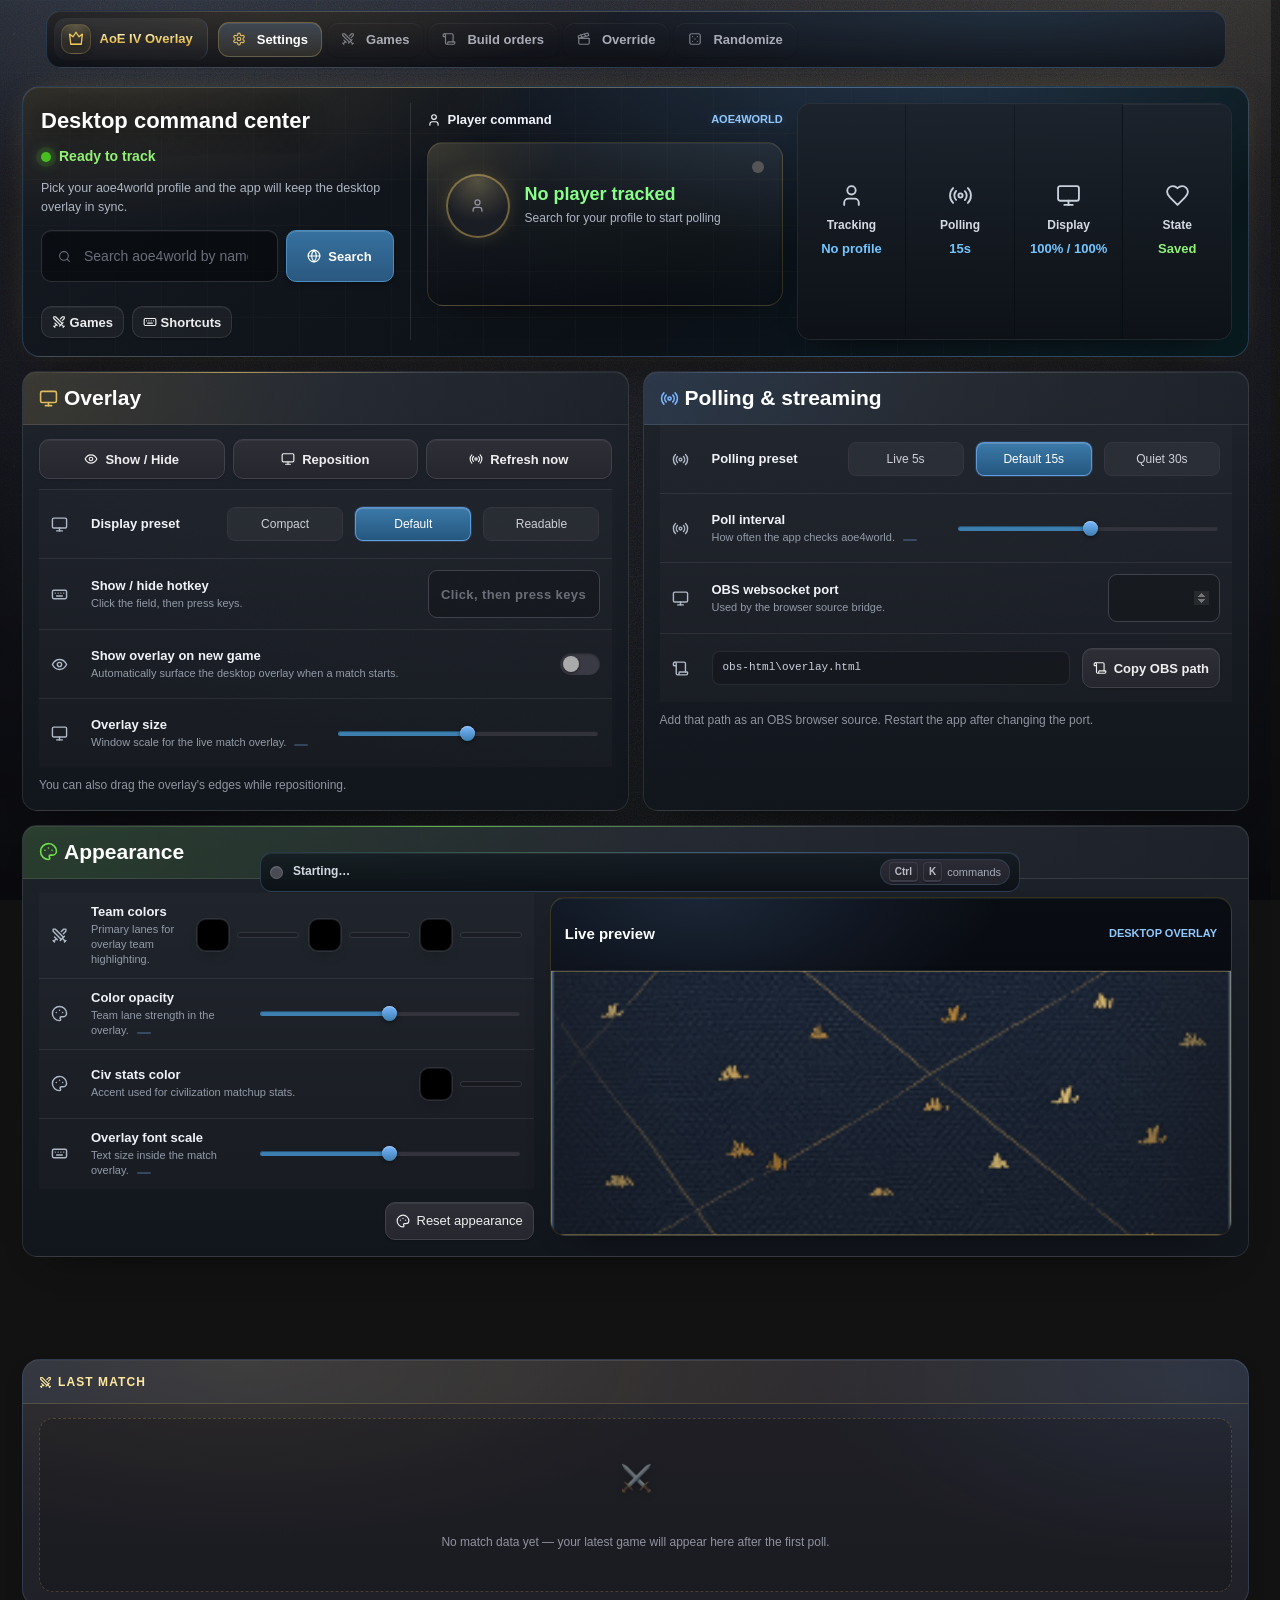
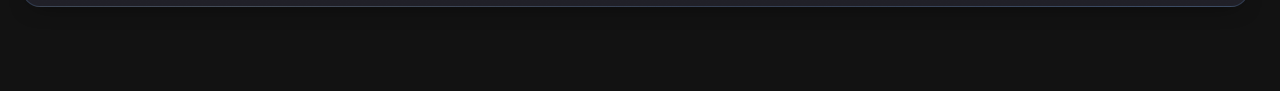
==== commit 1da61af5: "Upgrade settings page UI" ====
--- a/ui/index.html
+++ b/ui/index.html
@@ -935,8 +935,12 @@
     animation: rand-pop .3s cubic-bezier(.22,1,.36,1); }
   .rand-civ-card .rand-media img { object-fit: contain; padding: 24px; box-sizing: border-box;
     filter: drop-shadow(0 16px 24px rgba(0,0,0,.55)); }
-  .rand-placeholder { height: 100%; display: grid; place-items: center; color: rgba(255,233,160,.4);
-    font-size: 56px; font-weight: 900; text-shadow: 0 0 24px rgba(224,186,94,.24); }
+  .rand-placeholder { height: 100%; display: flex; flex-direction: column; align-items: center; justify-content: center; gap: 12px;
+    color: rgba(255,233,160,.4); font-size: 56px; font-weight: 900; text-shadow: 0 0 24px rgba(224,186,94,.24); }
+  .rand-placeholder .ic { width: 38px; height: 38px; opacity: .8; }
+  .rand-hint { font-size: 12px; font-weight: 650; letter-spacing: .02em; color: rgba(214,205,180,.62);
+    text-shadow: none; }
+  .rand-hint b { color: rgba(255,233,160,.85); font-weight: 800; font-variant-numeric: tabular-nums; }
   .rand-box.has-roll .rand-placeholder { display: none; }
   @keyframes rand-pop { from { opacity: 0; transform: scale(.94); } }
   .rand-name { font-size: 28px; font-weight: 850; letter-spacing: 0; min-height: 34px; line-height: 1.1;
@@ -1002,7 +1006,7 @@
   .prof-rank { font-size: 11px; font-weight: 700; color: var(--ink-muted); margin-left: 5px; }
   .prof-line { display: flex; gap: 11px; margin-top: 3px; font-size: 11px; color: #aeb3bf; font-variant-numeric: tabular-nums; }
   .prof-line .pos { color: #6fe04a; } .prof-line .neg { color: #ff7b66; }
-  .prof-spark { position: absolute; right: 8px; bottom: 6px; width: 86px; height: 26px; opacity: .9; pointer-events: none; }
+  .prof-spark { display: block; width: 100%; height: 22px; margin-top: 8px; opacity: .92; pointer-events: none; }
   /* recent-form pip strip */
   .games-form { display: flex; align-items: center; gap: 10px; margin: 0 2px 14px; padding: 9px 13px;
     border: 1px solid rgba(255,255,255,.06); border-radius: 12px; background: rgba(255,255,255,.02); }
@@ -1027,6 +1031,9 @@
   .ins-chip:nth-child(4) { animation-delay: .15s; }
   @keyframes chip-in { from { opacity: 0; transform: translateY(5px); } }
   @media (prefers-reduced-motion: reduce) { .ins-chip { animation: none; } }
+  .ins-chip.ins-link, .ins-chip.ins-filter { cursor: pointer; text-decoration: none; }
+  .ins-chip.ins-link:hover, .ins-chip.ins-filter:hover { border-color: rgba(255,217,122,.4); color: #ffe3a3; }
+  .ins-chip.ins-filter:focus-visible { outline: 2px solid rgba(255,217,122,.6); outline-offset: 2px; }
   /* compact density for long review sessions: drop the map poster, tighten rows */
   #games-list.compact .game-poster { display: none; }
   #games-list.compact .game-card { grid-template-columns: minmax(0, 1fr) 104px; }
@@ -1057,9 +1064,9 @@
   .games-hero.hero-loss { border-color: rgba(255,123,102,.26); }
   .games-hero.hero-live { border-color: rgba(255,200,69,.46); box-shadow: 0 0 28px -18px rgba(255,179,0,.9), 0 24px 60px -28px rgba(0,0,0,.9); }
   @keyframes hero-rise { from { opacity: 0; transform: translateY(9px) scale(.995); } }
-  .games-hero-inner { position: relative; z-index: 1; display: grid; grid-template-columns: minmax(0, 1.35fr) minmax(260px, .75fr);
+  .games-hero-inner { position: relative; z-index: 1; display: grid; grid-template-columns: minmax(0, .95fr) minmax(500px, 1.05fr);
     gap: 18px; min-height: inherit; align-items: stretch; }
-  .games-hero-main { display: flex; flex-direction: column; justify-content: space-between; gap: 18px; min-width: 0; }
+  .games-hero-main { display: flex; flex-direction: column; justify-content: center; gap: 16px; min-width: 0; }
   .games-hero-kicker { display: inline-flex; align-items: center; gap: 8px; color: #f2d986;
     font-size: 10px; font-weight: 800; letter-spacing: .13em; text-transform: uppercase; }
   .games-hero-kicker .ic { width: 13px; height: 13px; }
@@ -1074,24 +1081,32 @@
   .hero-pill.loss { color: #ff9a89; border-color: rgba(255,123,102,.34); background: rgba(224,69,47,.16); }
   .hero-pill.live { color: #ffd86a; border-color: rgba(255,200,69,.4); background: rgba(255,179,0,.16); }
   .hero-pill.ghost { color: #9398a4; background: rgba(15,15,19,.32); border-color: rgba(255,255,255,.06); font-weight: 600; }
-  .games-hero-teams { display: grid; grid-template-columns: minmax(0, 1fr) auto minmax(0, 1fr); gap: 12px; align-items: stretch; }
-  .hero-team { min-width: 0; padding: 11px; border-radius: 13px; background: rgba(13,13,17,.58);
+  .games-hero-teams { display: grid; grid-template-columns: minmax(0, 1fr) auto minmax(0, 1fr); gap: 16px; align-items: stretch; }
+  .hero-team { min-width: 0; padding: 14px; border-radius: 13px; background: rgba(13,13,17,.58);
     border: 1px solid rgba(255,255,255,.09); box-shadow: 0 10px 28px -20px rgba(0,0,0,.85); }
   .hero-team.mine { border-color: rgba(224,186,94,.28); background: rgba(44,37,20,.5); }
   .hero-team-label { display: flex; align-items: center; justify-content: space-between; gap: 8px;
     color: #aeb1bc; font-size: 10px; font-weight: 800; letter-spacing: .1em; text-transform: uppercase; margin-bottom: 8px; }
-  .hero-player { display: flex; gap: 7px; align-items: center; min-width: 0; margin: 5px 0; }
+  .hero-player { display: flex; gap: 10px; align-items: center; min-width: 0; margin: 9px 0; padding: 2px 0; }
   .hero-player > div { flex: 1; min-width: 0; }
-  .hero-player img { width: 24px; height: 16px; object-fit: cover; border-radius: 3px;
+  .hero-player img { width: 30px; height: 20px; object-fit: cover; border-radius: 4px;
     box-shadow: 0 0 0 1px rgba(255,255,255,.13); }
-  .hero-player-name { color: #f4f5f8; font-size: 13px; font-weight: 750; overflow: hidden; text-overflow: ellipsis; white-space: nowrap; }
-  .hero-player-civ { color: #9da0ab; font-size: 10.5px; overflow: hidden; text-overflow: ellipsis; white-space: nowrap; }
+  .hero-player-name { color: #f4f5f8; font-size: 14px; font-weight: 780; line-height: 1.2; overflow: hidden; text-overflow: ellipsis; white-space: nowrap; }
+  .hero-player-civ { color: #9da0ab; font-size: 11px; line-height: 1.3; overflow: hidden; text-overflow: ellipsis; white-space: nowrap; }
+  .hero-player-rt { flex: none; align-self: center; font-size: 13px; font-weight: 800; color: #d3d6df;
+    font-variant-numeric: tabular-nums; }
+  .hero-team.mine .hero-player-rt { color: #ffd97a; }
   .hero-versus { display: grid; place-items: center; color: rgba(255,233,160,.9); font-size: 10px; font-weight: 900; letter-spacing: .12em; }
   .games-hero-panel { display: grid; grid-template-columns: repeat(2, minmax(0, 1fr)); gap: 9px; align-content: end; }
   .hero-metric { min-height: 70px; padding: 11px 12px; border-radius: 13px; background: rgba(13,13,17,.63);
     border: 1px solid rgba(255,255,255,.1); box-shadow: 0 1px 0 rgba(255,255,255,.04) inset; }
+  .hero-metric:not(.span2) { display: flex; flex-direction: column; justify-content: center; }
   .hero-metric.primary { grid-column: span 2; min-height: 82px;
     background: linear-gradient(135deg, rgba(224,186,94,.18), rgba(13,13,17,.68) 52%); border-color: rgba(224,186,94,.26); }
+  .hero-metric.span2 { grid-column: span 2; display: grid; grid-template-columns: 1fr auto; align-items: baseline; column-gap: 12px; }
+  .hero-metric.span2 .label { grid-column: 1 / -1; }
+  .hero-metric.span2 .value { margin-top: 6px; min-width: 0; overflow: hidden; text-overflow: ellipsis; white-space: nowrap; }
+  .hero-metric.span2 .note { margin-top: 6px; justify-self: end; text-align: right; }
   .hero-metric .label { color: #9ca0ac; font-size: 10px; font-weight: 800; letter-spacing: .1em; text-transform: uppercase; }
   .hero-metric .value { color: #fff; font-size: 24px; font-weight: 850; line-height: 1.08; margin-top: 8px; font-variant-numeric: tabular-nums; }
   .hero-metric .value.pos { color: #85ec65; } .hero-metric .value.neg { color: #ff8d79; }
@@ -1138,9 +1153,6 @@
   .game-map { width: 100%; height: 100%; display: block; object-fit: cover; align-self: stretch;
               transition: transform .35s cubic-bezier(.22,1,.36,1); }
   .game-card:hover .game-map { transform: scale(1.06); }
-  .game-poster-label { position: absolute; left: 14px; right: 10px; bottom: 11px; z-index: 1;
-    color: #fff; font-size: 16px; font-weight: 850; line-height: 1.1; text-shadow: 0 2px 12px rgba(0,0,0,.9);
-    white-space: nowrap; overflow: hidden; text-overflow: ellipsis; }
   .game-main { min-width: 0; padding: 12px 14px; display: grid; align-content: center; gap: 10px; }
   .game-head { display: flex; align-items: baseline; gap: 10px; margin-bottom: 7px; flex-wrap: wrap; }
   .game-head .map-name { font-weight: 850; font-size: 16px; color: #fff; line-height: 1.15; }
@@ -1326,8 +1338,9 @@
   .civ-row[data-filter]:hover .pct { color: #fff; }
   .civ-row img { width: 20px; height: 13px; object-fit: cover; border-radius: 2px;
     box-shadow: 0 0 0 1px rgba(255,255,255,.1); }
+  .civ-row .civ-nm { width: 66px; flex: none; overflow: hidden; text-overflow: ellipsis; white-space: nowrap; color: #c7cad3; }
   .gp img { box-shadow: 0 0 0 1px rgba(255,255,255,.1); }
-  .civ-row .bar { flex: 1; height: 6px; background: #17171d; border-radius: 3px; overflow: hidden;
+  .civ-row .bar { flex: 1; min-width: 22px; height: 6px; background: #17171d; border-radius: 3px; overflow: hidden;
     box-shadow: inset 0 1px 1px rgba(0,0,0,.5); }
   .civ-row .bar i { display: block; height: 100%; border-radius: inherit;
     background: linear-gradient(to right, #2d5f8a, #6fb4e0);
@@ -1336,7 +1349,7 @@
   .civ-row .bar i.hi { background: linear-gradient(to right, #2f7a18, #6fe04a); box-shadow: 0 0 5px rgba(111,224,74,.35); }
   .civ-row .bar i.lo { background: linear-gradient(to right, #8a3527, #ff7b66); box-shadow: 0 0 5px rgba(255,123,102,.3); }
   @keyframes bar-grow { from { transform: scaleX(0); } }
-  .civ-row .pct { width: 64px; text-align: right; color: #aaa; }
+  .civ-row .pct { width: 54px; flex: none; text-align: right; color: #aaa; font-variant-numeric: tabular-nums; }
 
   /* ---- settings tab ---- */
   .cards { display: grid; grid-template-columns: repeat(2, minmax(0, 1fr)); gap: 12px; }
@@ -2174,6 +2187,201 @@
   .rk-platinum { background: rgba(94,207,202,.15); color: #74dcd7; }
   .rk-diamond { background: rgba(122,155,255,.16); color: #a3b7ff; }
   .rk-conqueror { background: linear-gradient(90deg, rgba(232,74,106,.25), rgba(255,179,0,.25)); color: #ff9d7e; }
+
+  /* settings command-center refresh */
+  #tab-settings { max-width: 1430px; }
+  #tab-settings .cards { gap: 14px; }
+  #tab-settings .settings-command { grid-column: 1 / -1; min-height: 0; grid-template-columns: minmax(320px, .86fr) minmax(350px, .9fr) minmax(430px, 1.05fr);
+    grid-template-areas: "search player summary"; align-items: stretch; gap: 14px; padding: 16px; border-radius: 18px;
+    background:
+      radial-gradient(740px 280px at 6% -12%, rgba(224,186,94,.17), transparent 62%),
+      radial-gradient(700px 320px at 72% -18%, rgba(122,182,255,.22), transparent 68%),
+      linear-gradient(135deg, rgba(22,26,34,.98), rgba(12,17,23,.98) 56%, rgba(8,26,31,.96));
+    border-color: rgba(122,182,255,.22); }
+  #tab-settings .settings-command::before { opacity: .16; background-size: 46px 46px;
+    mask-image: linear-gradient(90deg, #000 0 70%, transparent 100%); }
+  #tab-settings .settings-command::after { background: linear-gradient(90deg, transparent, rgba(224,186,94,.4), rgba(122,182,255,.34), transparent); }
+  .command-search, .command-player, .command-summary { position: relative; z-index: 1; min-width: 0; }
+  .command-search { grid-area: search; display: grid; align-content: start; gap: 12px; padding: 6px 2px 2px; }
+  .command-search .deck-state-kicker { color: #fff; font-size: 22px; font-weight: 850; text-transform: none; letter-spacing: 0;
+    line-height: 1.1; text-shadow: 0 2px 24px rgba(0,0,0,.75); }
+  .command-search .deck-state-title { display: inline-flex; width: fit-content; align-items: center; gap: 8px; padding: 2px 0 0;
+    color: #91f172; font-size: 14px; line-height: 1.4; font-weight: 800; text-shadow: none; }
+  .command-search .deck-state-title::before { content: ""; width: 10px; height: 10px; border-radius: 50%;
+    background: #48bd21; box-shadow: 0 0 0 5px rgba(72,189,33,.12), 0 0 14px rgba(111,224,74,.54); }
+  .command-search .deck-state-copy { max-width: 54ch; color: #aeb6c4; font-size: 12.5px; line-height: 1.5; }
+  .command-search .searchbar { margin-top: 2px; }
+  .command-search .searchbar input { min-height: 52px; border-radius: 10px; padding-left: 42px !important; font-size: 14px;
+    background-position: 16px center; background-color: rgba(5,8,12,.58);
+    border-color: rgba(255,255,255,.14); box-shadow: inset 0 1px 0 rgba(255,255,255,.045), 0 18px 30px -26px #000; }
+  .command-search .searchbar input:focus { border-color: rgba(122,182,255,.62);
+    box-shadow: inset 0 1px 0 rgba(255,255,255,.06), 0 0 0 3px rgba(61,127,176,.22); }
+  .command-search .searchbar button { min-width: 108px; min-height: 52px; border-radius: 10px; display: inline-flex;
+    align-items: center; justify-content: center; gap: 7px; font-weight: 800; }
+  .command-search .deck-actions { margin-top: 0; }
+  .command-search .deck-actions button { border-color: rgba(255,255,255,.1); background: rgba(255,255,255,.045); }
+  .command-player { grid-area: player; display: grid; align-content: start; gap: 12px; padding: 8px 0 4px;
+    border-left: 1px solid rgba(255,255,255,.1); padding-left: 16px; }
+  .command-player .deck-head h3 { color: #f0f3f9; font-size: 13px; text-transform: none; }
+  .command-player .deck-source { color: #8fc9ff; }
+  .command-player .tracked { min-height: 126px; padding: 18px; display: grid; grid-template-columns: 64px minmax(0, 1fr);
+    align-items: center; gap: 10px 15px; border-radius: 16px;
+    background:
+      radial-gradient(180px 120px at 0 0, rgba(224,186,94,.13), transparent 72%),
+      linear-gradient(180deg, rgba(255,255,255,.06), rgba(0,0,0,.13));
+    border-color: rgba(224,186,94,.18); }
+  .command-player .tracked-ava { width: 64px; height: 64px; border-radius: 50%; font-size: 24px;
+    color: var(--gold-bright); background: radial-gradient(circle at 50% 12%, rgba(255,233,160,.22), rgba(26,29,36,.98) 62%);
+    box-shadow: inset 0 0 0 2px rgba(224,186,94,.45), 0 0 26px -14px rgba(224,186,94,.9); }
+  .command-player .tracked-info { grid-column: 2; display: grid; gap: 5px; }
+  .command-player .tracked-name { font-size: 18px; line-height: 1.2; }
+  .command-player .tracked .muted { max-width: 32ch; font-size: 12px; line-height: 1.45; color: #aeb6c4; overflow-wrap: normal; }
+  .command-player .tracked-actions { grid-column: 2; justify-content: flex-start; margin: 0; }
+  .command-player .dot { position: absolute; right: 18px; top: 18px; width: 12px; height: 12px; }
+  .command-summary { grid-area: summary; display: grid; grid-template-columns: repeat(4, minmax(0, 1fr)); gap: 1px;
+    overflow: hidden; align-self: stretch; border: 1px solid rgba(255,255,255,.12); border-radius: 16px;
+    background: rgba(255,255,255,.08); box-shadow: inset 0 1px 0 rgba(255,255,255,.045), 0 18px 32px -28px #000; }
+  .deck-summary.command-summary { grid-area: summary; grid-template-columns: repeat(4, minmax(0, 1fr)); }
+  .command-summary .sum-item { min-height: 116px; display: grid; place-items: center; align-content: center; gap: 7px;
+    padding: 14px 10px 17px; text-align: center; background: linear-gradient(180deg, rgba(29,36,45,.9), rgba(14,18,24,.9)); }
+  .command-summary .sum-item::before, .command-summary .sum-item::after { display: none; }
+  .command-summary .sum-item .ic { width: 25px; height: 25px; margin-bottom: 2px; color: #c8d0dc; stroke-width: 1.8; }
+  .command-summary .sum-item span { margin: 0; color: #d5dae4; font-size: 12px; font-weight: 780; text-transform: none; letter-spacing: 0; }
+  .command-summary .sum-item b { max-width: 100%; color: #73c5ff; font-size: 13px; line-height: 1.28; font-weight: 820; white-space: normal; }
+  .command-summary .sum-item.good b { color: #8ff176; }
+  .command-summary .sum-item.dirty b { color: #ffd36d; }
+  .command-summary .sum-item.invalid b { color: #ff9c8d; }
+
+  #tab-settings .settings-panel { border-radius: 15px; padding: 0; overflow: hidden; background:
+      radial-gradient(440px 160px at 0 -20%, rgba(var(--panel-accent-rgb), .12), transparent 62%),
+      linear-gradient(180deg, rgba(31,36,44,.96), rgba(18,22,29,.97));
+    border-color: rgba(255,255,255,.1); box-shadow: inset 0 1px 0 rgba(255,255,255,.06), 0 18px 38px -30px rgba(0,0,0,.98); }
+  #tab-settings .settings-panel h3 { margin: 0; min-height: 52px; box-sizing: border-box; align-items: center;
+    padding: 14px 16px; font-size: 21px; line-height: 1.15; text-transform: none; letter-spacing: 0;
+    color: #fff; border-bottom: 1px solid rgba(255,255,255,.1);
+    background: linear-gradient(90deg, rgba(var(--panel-accent-rgb), .14), rgba(255,255,255,.035), transparent); }
+  #tab-settings .settings-panel h3 .ic { width: 19px; height: 19px; padding: 0; border-radius: 0; color: var(--panel-accent);
+    background: transparent; box-shadow: none; }
+  #tab-settings .settings-panel > .muted { margin: 10px 16px 15px; }
+  .row-ic { width: 17px; height: 17px; fill: none; stroke: currentColor; stroke-width: 2; stroke-linecap: round; stroke-linejoin: round; color: #aeb8c6; }
+  #tab-settings .settings-panel .action-grid { display: grid; grid-template-columns: repeat(3, minmax(0, 1fr)); gap: 8px;
+    margin: 14px 16px 10px; padding: 0; border: 0; background: transparent; box-shadow: none; }
+  #tab-settings .settings-panel .action-grid button,
+  #tab-settings .settings-panel .copy-row button { display: inline-flex; align-items: center; justify-content: center; gap: 7px;
+    min-height: 40px; border-radius: 10px; font-weight: 760; white-space: nowrap; }
+  #tab-settings .settings-panel .setting-row { margin: 0 16px; padding: 11px 12px; display: grid !important;
+    grid-template-columns: 28px minmax(0, 1fr) auto; align-items: center; gap: 12px;
+    border: 0; border-top: 1px solid rgba(255,255,255,.075); border-radius: 0; background: rgba(255,255,255,.018);
+    box-shadow: none; min-height: 46px; }
+  #tab-settings .settings-panel .setting-row:hover { background: rgba(255,255,255,.04); }
+  #tab-settings .settings-panel .setting-row:first-of-type { border-top: 0; }
+  #tab-settings .settings-panel .setting-row > label:not(.switch) { display: grid; gap: 2px; color: #f0f2f7; font-size: 13px;
+    font-weight: 740; line-height: 1.25; }
+  #tab-settings .settings-panel .setting-row > label:not(.switch) span { min-width: 0; overflow: hidden; text-overflow: ellipsis; }
+  #tab-settings .settings-panel .setting-row > label:not(.switch) em { color: #929ba9; font-style: normal; font-size: 11px; font-weight: 520; line-height: 1.35; }
+  #tab-settings .settings-panel .setting-row > label:not(.switch) b { min-width: auto; margin-left: 5px; padding: 1px 7px;
+    color: #dcefff; background: rgba(122,182,255,.11); box-shadow: inset 0 0 0 1px rgba(122,182,255,.18); }
+  #tab-settings .settings-panel .setting-row input[type=range] { width: clamp(160px, 22vw, 260px); max-width: none; }
+  #tab-settings .settings-panel .setting-row input[type=number],
+  #tab-settings .settings-panel .setting-row .hotkey-input { min-height: 34px; border-radius: 9px; background-color: rgba(0,0,0,.2); }
+  #tab-settings .settings-panel .preset-row.setting-row { grid-template-columns: 28px minmax(124px, .75fr) repeat(3, minmax(82px, 1fr));
+    padding-top: 11px; padding-bottom: 11px; }
+  #tab-settings .settings-panel .preset-row > span { margin: 0; color: #f0f2f7; font-size: 13px; font-weight: 740;
+    text-transform: none; letter-spacing: 0; }
+  #tab-settings .settings-panel .preset-row button { width: 100%; min-height: 34px; border-radius: 8px; font-size: 12px;
+    background: rgba(255,255,255,.045); }
+  #tab-settings .settings-panel .preset-row button[aria-pressed="true"] { color: #fff; border-color: rgba(122,182,255,.64);
+    background: linear-gradient(180deg, rgba(61,127,176,.95), rgba(38,91,132,.95));
+    box-shadow: inset 0 1px 0 rgba(255,255,255,.16), 0 0 0 1px rgba(122,182,255,.16), 0 8px 22px -18px rgba(122,182,255,.9); }
+  #tab-settings .settings-panel .copy-row.setting-row { grid-template-columns: 28px minmax(0, 1fr) auto; margin-top: 0; }
+  #tab-settings .settings-panel .copy-row code { min-height: 32px; display: flex; align-items: center; padding: 0 10px;
+    border: 1px solid rgba(255,255,255,.08); border-radius: 8px; background: rgba(0,0,0,.18); color: #cbd2df; }
+  #tab-settings .settings-panel .field-hint { margin: 8px 16px 10px; padding: 7px 10px; border-radius: 9px;
+    background: rgba(224,69,47,.1); border: 1px solid rgba(224,69,47,.26); }
+  #tab-settings .field.setting-changed { border-radius: 0; background: rgba(255,200,69,.08);
+    box-shadow: inset 3px 0 0 rgba(255,200,69,.74); }
+  #tab-settings .field.setting-changed .row-ic { color: var(--gold-bright); }
+
+  #tab-settings .appearance-panel { grid-column: 1 / -1 !important; }
+  #tab-settings .appearance-panel .appearance-grid { grid-template-columns: minmax(360px, .86fr) minmax(460px, 1.14fr);
+    gap: 0; align-items: stretch; }
+  #tab-settings .appearance-panel .appearance-grid > div:first-child { padding: 14px 0 16px; }
+  #tab-settings .appearance-panel .preview-wrap { margin: 14px 16px 16px 0; padding: 0; display: grid; grid-template-rows: auto minmax(0, 1fr);
+    border-radius: 15px; overflow: hidden; background:
+      radial-gradient(480px 220px at 22% 0, rgba(122,182,255,.15), transparent 62%),
+      linear-gradient(180deg, rgba(9,12,18,.94), rgba(5,7,11,.96));
+    border-color: rgba(224,186,94,.22); box-shadow: inset 0 1px 0 rgba(255,255,255,.06), 0 18px 36px -30px #000; }
+  .preview-head { min-height: 48px; display: flex; align-items: center; justify-content: space-between; gap: 12px;
+    padding: 12px 14px; border-bottom: 1px solid rgba(255,255,255,.08); }
+  .preview-head span { color: #fff; font-size: 15px; font-weight: 820; }
+  .preview-head b { color: #8fc9ff; font-size: 11px; text-transform: uppercase; letter-spacing: 0; }
+  #tab-settings .appearance-panel #ov-preview { min-height: 236px; padding: 14px; display: grid; align-items: stretch;
+    border-radius: 0; background:
+      linear-gradient(180deg, rgba(0,0,0,.08), rgba(0,0,0,.24)),
+      url("maps/Dry_Arabia.png") center/cover; }
+  .overlay-preview-frame { min-height: 100%; display: grid; grid-template-rows: auto minmax(0, 1fr) auto; align-content: end;
+    border: 1px solid rgba(224,186,94,.5); border-radius: 12px; overflow: hidden; background: rgba(5,7,10,.42);
+    box-shadow: inset 0 0 0 1px rgba(0,0,0,.5), 0 18px 34px -28px rgba(0,0,0,.95); }
+  .overlay-preview-map { display: flex; justify-content: space-between; align-items: center; gap: 12px;
+    padding: 9px 12px; color: #fff; background: linear-gradient(90deg, rgba(3,6,10,.78), rgba(3,6,10,.44)); }
+  .overlay-preview-map span { padding: 3px 8px; border-radius: 7px; color: #fff2b3; background: rgba(0,0,0,.34);
+    border: 1px solid rgba(224,186,94,.28); font-size: 11px; font-weight: 800; }
+  .overlay-preview-map b { color: var(--gold-bright); font-size: 12px; text-transform: uppercase; letter-spacing: .08em; }
+  .overlay-preview-score { align-self: center; padding: 10px 14px; background: linear-gradient(90deg, transparent, rgba(4,7,12,.78) 20% 80%, transparent); }
+  .overlay-preview-score table { width: 100% !important; }
+  .overlay-preview-stats { display: grid; grid-template-columns: repeat(4, minmax(0, 1fr)); border-top: 1px solid rgba(224,186,94,.28);
+    background: rgba(5,8,12,.72); }
+  .overlay-preview-stats span { display: grid; justify-items: center; gap: 2px; padding: 8px 6px; border-left: 1px solid rgba(255,255,255,.08); }
+  .overlay-preview-stats span:first-child { border-left: 0; }
+  .overlay-preview-stats b { color: #b7becb; font-size: 9px; text-transform: uppercase; letter-spacing: .06em; }
+  .overlay-preview-stats em { color: #78c4ff; font-style: normal; font-size: 12px; font-weight: 820; }
+  .appearance-actions { margin: 13px 16px 0; }
+  .appearance-actions button { min-height: 38px; display: inline-flex; align-items: center; gap: 7px; border-radius: 10px; }
+  .color-set { gap: 9px; }
+  .color-control { gap: 7px; }
+  #tab-settings input[type=color] { width: 34px; height: 34px; border-radius: 10px; padding: 0; background: rgba(0,0,0,.24);
+    box-shadow: inset 0 0 0 1px rgba(255,255,255,.1), 0 8px 16px -12px #000; }
+  #tab-settings input[type=color]::-webkit-color-swatch { border-radius: 8px; }
+  #tab-settings .color-value { min-width: 7.5ch; border-radius: 7px; }
+
+  #tab-settings .savebar { bottom: 68px; min-height: 54px; margin: 14px 0 8px; padding: 9px 13px;
+    border-radius: 12px; background: linear-gradient(180deg, rgba(22,26,34,.96), rgba(11,14,19,.94));
+    border-color: rgba(224,186,94,.22); }
+  #tab-settings .savebar.dirty { border-color: rgba(255,200,69,.48);
+    box-shadow: 0 14px 34px -18px rgba(0,0,0,.9), 0 0 22px -12px rgba(255,179,0,.65), inset 0 1px 0 rgba(255,255,255,.07); }
+  #tab-settings .dirty-meta { gap: 12px; }
+  #tab-settings .dirty-pill { color: #ffe08a; font-weight: 820; font-size: 13px; }
+  #tab-settings .savebar button { min-height: 36px; border-radius: 9px; }
+  #tab-settings #save-btn { min-width: 132px; font-weight: 820; background: linear-gradient(180deg, #e0ba5e, #b98527);
+    border-color: rgba(255,233,160,.54); color: #1b1304; text-shadow: none; }
+  body:has(#tab-settings.active) #status { width: min(760px, calc(100vw - 32px)); min-height: 34px; padding: 6px 9px;
+    bottom: 8px; border-radius: 12px; background: linear-gradient(180deg, rgba(19,27,33,.82), rgba(8,13,18,.78));
+    border-color: rgba(122,182,255,.22); box-shadow: 0 12px 30px -20px rgba(0,0,0,.94), inset 0 1px 0 rgba(255,255,255,.07); }
+  body:has(#tab-settings.active) #status .status-chip { line-height: 15px; padding: 2px 8px; }
+
+  @media (max-width: 1120px) {
+    #tab-settings .settings-command { grid-template-columns: minmax(0, 1fr); grid-template-areas: "search" "player" "summary"; }
+    .command-player { border-left: 0; border-top: 1px solid rgba(255,255,255,.1); padding-left: 0; padding-top: 16px; }
+    .command-summary, .deck-summary.command-summary { grid-template-columns: repeat(4, minmax(0, 1fr)); }
+    #tab-settings .appearance-panel .appearance-grid { grid-template-columns: minmax(0, 1fr); }
+    #tab-settings .appearance-panel .preview-wrap { margin: 0 16px 16px; }
+  }
+  @media (max-width: 760px) {
+    .command-search .searchbar { grid-template-columns: 1fr; display: grid; }
+    .command-search .searchbar button { width: 100%; }
+    .command-summary, .deck-summary.command-summary { grid-template-columns: repeat(2, minmax(0, 1fr)); }
+    #tab-settings .settings-panel .action-grid { grid-template-columns: 1fr; }
+    #tab-settings .settings-panel .setting-row,
+    #tab-settings .settings-panel .preset-row.setting-row,
+    #tab-settings .settings-panel .copy-row.setting-row { grid-template-columns: 26px minmax(0, 1fr); }
+    #tab-settings .settings-panel .setting-row > :last-child:not(label):not(span),
+    #tab-settings .settings-panel .preset-row.setting-row button,
+    #tab-settings .settings-panel .copy-row.setting-row button,
+    #tab-settings .settings-panel .setting-row .color-set,
+    #tab-settings .settings-panel .setting-row .color-control { grid-column: 2; justify-self: stretch; }
+    #tab-settings .settings-panel .setting-row input[type=range] { width: 100%; }
+    .overlay-preview-stats { grid-template-columns: repeat(2, minmax(0, 1fr)); }
+  }
 </style>
 </head>
 <body>
@@ -2209,40 +2417,28 @@
   <div class="tab active" id="tab-settings">
     <div class="cards">
 
-      <div class="control-deck">
-        <div class="deck-theater">
-          <div class="deck-radar" aria-hidden="true">
-            <span class="sweep"></span>
-            <span class="r1"></span>
-            <span class="r2"></span>
-            <span class="r3"></span>
-            <span class="pip one"></span>
-            <span class="pip two"></span>
-            <span class="pip three"></span>
-            <div class="deck-core"><svg class="ic"><use href="#i-swords"/></svg></div>
+      <div class="control-deck settings-command">
+        <div class="command-search">
+          <div class="deck-state-kicker">Desktop command center</div>
+          <div class="deck-state-title" id="deck-state-title">Ready to track</div>
+          <div class="deck-state-copy" id="deck-state-copy">Pick your aoe4world profile and the app will keep the desktop overlay in sync.</div>
+          <div class="searchbar">
+            <input id="search" type="search" placeholder="Search aoe4world by name or profile ID..." autocomplete="off" spellcheck="false"
+                   role="combobox" aria-label="Player search" aria-autocomplete="list" aria-controls="results" aria-expanded="false">
+            <button id="search-btn" class="primary"><svg class="ic"><use href="#i-globe"/></svg> Search</button>
           </div>
-          <div class="deck-state">
-            <div class="deck-state-kicker">Desktop command center</div>
-            <div class="deck-state-title" id="deck-state-title">Ready to track</div>
-            <div class="deck-state-copy" id="deck-state-copy">Pick your aoe4world profile and the app will keep the desktop overlay in sync.</div>
-            <div class="deck-actions">
-              <button id="deck-open-games" type="button"><svg class="ic"><use href="#i-swords"/></svg> Games</button>
-              <button id="deck-open-shortcuts" type="button"><svg class="ic"><use href="#i-keyboard"/></svg> Shortcuts</button>
-            </div>
+          <div id="results" aria-live="polite" aria-atomic="true" aria-busy="false"></div>
+          <div class="deck-actions">
+            <button id="deck-open-games" type="button"><svg class="ic"><use href="#i-swords"/></svg> Games</button>
+            <button id="deck-open-shortcuts" type="button"><svg class="ic"><use href="#i-keyboard"/></svg> Shortcuts</button>
           </div>
         </div>
 
-        <div class="deck-player">
+        <div class="deck-player command-player">
           <div class="deck-head">
             <h3><svg class="ic"><use href="#i-user"/></svg> Player command</h3>
             <span class="deck-source">aoe4world</span>
           </div>
-          <div class="searchbar">
-            <input id="search" type="search" placeholder="Search aoe4world by name or profile ID…" autocomplete="off" spellcheck="false"
-                   role="combobox" aria-label="Player search" aria-autocomplete="list" aria-controls="results" aria-expanded="false">
-            <button id="search-btn" class="primary">Search</button>
-          </div>
-          <div id="results" aria-live="polite" aria-atomic="true" aria-busy="false"></div>
           <div class="tracked" id="tracked-box">
             <span class="tracked-ava" id="tracked-ava" aria-hidden="true"><svg class="ic"><use href="#i-user"/></svg></span>
             <div class="tracked-info">
@@ -2257,20 +2453,24 @@
           </div>
         </div>
 
-        <div class="settings-summary deck-summary" aria-label="Current settings summary">
+        <div class="settings-summary deck-summary command-summary" aria-label="Current settings summary">
           <div class="sum-item">
+            <svg class="ic"><use href="#i-user"/></svg>
             <span>Tracking</span>
             <b id="sum-player">No profile</b>
           </div>
           <div class="sum-item">
+            <svg class="ic"><use href="#i-signal"/></svg>
             <span>Polling</span>
             <b id="sum-poll">15s</b>
           </div>
           <div class="sum-item">
+            <svg class="ic"><use href="#i-monitor"/></svg>
             <span>Display</span>
             <b id="sum-display">100% / 100%</b>
           </div>
           <button class="sum-item good" id="sum-save-box" type="button" aria-label="Settings saved" disabled>
+            <svg class="ic"><use href="#i-heart"/></svg>
             <span>State</span>
             <b id="sum-save">Saved</b>
           </button>
@@ -2279,27 +2479,31 @@
 
       <div class="card settings-panel overlay-panel">
         <h3><svg class="ic"><use href="#i-monitor"/></svg> Overlay</h3>
-        <div class="btn-row">
-          <button id="toggle-btn">Show / Hide</button>
-          <button id="edit-btn">Reposition</button>
-          <button id="refresh-btn">Refresh now</button>
+        <div class="btn-row action-grid">
+          <button id="toggle-btn"><svg class="ic"><use href="#i-eye"/></svg> Show / Hide</button>
+          <button id="edit-btn"><svg class="ic"><use href="#i-monitor"/></svg> Reposition</button>
+          <button id="refresh-btn"><svg class="ic"><use href="#i-signal"/></svg> Refresh now</button>
         </div>
-        <div class="preset-row" aria-label="Display presets">
+        <div class="preset-row setting-row" aria-label="Display presets">
+          <svg class="row-ic"><use href="#i-monitor"/></svg>
           <span>Display preset</span>
           <button type="button" data-display-preset="compact" aria-pressed="false" title="Smaller window and type">Compact</button>
           <button type="button" data-display-preset="default" aria-pressed="true" title="Selected: Default window and type">Default</button>
           <button type="button" data-display-preset="readable" aria-pressed="false" title="Larger type without oversizing the window">Readable</button>
         </div>
-        <div class="field">
-          <label>Show / hide hotkey</label>
+        <div class="field setting-row">
+          <svg class="row-ic"><use href="#i-keyboard"/></svg>
+          <label><span>Show / hide hotkey</span><em>Click the field, then press keys.</em></label>
           <input id="hotkey" class="hotkey-input" readonly placeholder="Click, then press keys">
         </div>
-        <div class="field">
-          <label>Show overlay on new game</label>
+        <div class="field setting-row">
+          <svg class="row-ic"><use href="#i-eye"/></svg>
+          <label><span>Show overlay on new game</span><em>Automatically surface the desktop overlay when a match starts.</em></label>
           <label class="switch"><input id="autoshow" type="checkbox"><span></span></label>
         </div>
-        <div class="field">
-          <label>Overlay size <b id="ovscale-val"></b></label>
+        <div class="field setting-row">
+          <svg class="row-ic"><use href="#i-monitor"/></svg>
+          <label><span>Overlay size</span><em>Window scale for the live match overlay. <b id="ovscale-val"></b></em></label>
           <input id="ovscale" type="range" min="60" max="200" step="5">
         </div>
         <div class="muted">You can also drag the overlay's edges while repositioning.</div>
@@ -2307,24 +2511,28 @@
 
       <div class="card settings-panel stream-panel">
         <h3><svg class="ic"><use href="#i-signal"/></svg> Polling & streaming</h3>
-        <div class="preset-row" aria-label="Polling interval presets">
+        <div class="preset-row setting-row" aria-label="Polling interval presets">
+          <svg class="row-ic"><use href="#i-signal"/></svg>
           <span>Polling preset</span>
           <button type="button" data-poll-preset="5" aria-pressed="false" title="Check as often as allowed">Live 5s</button>
           <button type="button" data-poll-preset="15" aria-pressed="true" title="Selected: Default polling interval">Default 15s</button>
           <button type="button" data-poll-preset="30" aria-pressed="false" title="Lower API and battery usage">Quiet 30s</button>
         </div>
-        <div class="field">
-          <label>Poll interval <b id="interval-val"></b></label>
+        <div class="field setting-row">
+          <svg class="row-ic"><use href="#i-signal"/></svg>
+          <label><span>Poll interval</span><em>How often the app checks aoe4world. <b id="interval-val"></b></em></label>
           <input id="interval" type="range" min="5" max="60" step="1">
         </div>
-        <div class="field">
-          <label>OBS websocket port</label>
+        <div class="field setting-row">
+          <svg class="row-ic"><use href="#i-monitor"/></svg>
+          <label><span>OBS websocket port</span><em>Used by the browser source bridge.</em></label>
           <input id="wsport" type="number" min="1024" max="65535" aria-describedby="wsport-hint" style="width:90px">
         </div>
         <div class="field-hint" id="wsport-hint" role="alert" aria-live="polite" hidden></div>
-        <div class="copy-row">
+        <div class="copy-row setting-row">
+          <svg class="row-ic"><use href="#i-scroll"/></svg>
           <code id="obs-source-path">obs-html\overlay.html</code>
-          <button id="copy-obs-path" type="button" title="Copy OBS browser source path">Copy OBS path</button>
+          <button id="copy-obs-path" type="button" title="Copy OBS browser source path"><svg class="ic"><use href="#i-scroll"/></svg> Copy OBS path</button>
         </div>
         <div class="muted">Add that path as an OBS browser source. Restart the app after changing the port.</div>
       </div>
@@ -2333,8 +2541,9 @@
         <h3><svg class="ic"><use href="#i-palette"/></svg> Appearance</h3>
         <div class="appearance-grid">
           <div>
-            <div class="field">
-              <label>Team colors</label>
+            <div class="field setting-row">
+              <svg class="row-ic"><use href="#i-swords"/></svg>
+              <label><span>Team colors</span><em>Primary lanes for overlay team highlighting.</em></label>
               <span class="color-set">
                 <span class="color-control">
                   <input id="tc1" type="color" aria-label="Team 1 color" title="Team 1 color">
@@ -2350,27 +2559,33 @@
                 </span>
               </span>
             </div>
-            <div class="field">
-              <label>Color opacity <b id="alpha-val"></b></label>
+            <div class="field setting-row">
+              <svg class="row-ic"><use href="#i-palette"/></svg>
+              <label><span>Color opacity</span><em>Team lane strength in the overlay. <b id="alpha-val"></b></em></label>
               <input id="tcalpha" type="range" min="0" max="100">
             </div>
-            <div class="field">
-              <label>Civ stats color</label>
+            <div class="field setting-row">
+              <svg class="row-ic"><use href="#i-palette"/></svg>
+              <label><span>Civ stats color</span><em>Accent used for civilization matchup stats.</em></label>
               <span class="color-control">
                 <input id="civstatcolor" type="color" aria-label="Civ stats color" title="Civ stats color">
                 <span class="color-value" id="civstatcolor-value" aria-hidden="true"></span>
               </span>
             </div>
-            <div class="field">
-              <label>Overlay font scale <b id="fontscale-val"></b></label>
+            <div class="field setting-row">
+              <svg class="row-ic"><use href="#i-keyboard"/></svg>
+              <label><span>Overlay font scale</span><em>Text size inside the match overlay. <b id="fontscale-val"></b></em></label>
               <input id="fontscale" type="range" min="50" max="200" step="5">
             </div>
             <div class="appearance-actions">
-              <button id="appearance-reset" type="button" title="Restore default team colors, opacity, civ stats color and font scale">Reset appearance</button>
+              <button id="appearance-reset" type="button" title="Restore default team colors, opacity, civ stats color and font scale"><svg class="ic"><use href="#i-palette"/></svg> Reset appearance</button>
             </div>
           </div>
           <div class="preview-wrap">
-            <div class="muted" style="margin-bottom:6px">Live preview</div>
+            <div class="preview-head">
+              <span>Live preview</span>
+              <b>Desktop overlay</b>
+            </div>
             <div id="ov-preview"></div>
           </div>
         </div>
@@ -2867,7 +3082,7 @@
           <h3><svg class="ic"><use href="#i-swords"/></svg> Civilization</h3>
           <div class="rand-media">
             <img id="rand-civ-img" style="display:none">
-            <div class="rand-placeholder"><svg class="ic"><use href="#i-swords"/></svg></div>
+            <div class="rand-placeholder"><svg class="ic"><use href="#i-swords"/></svg><span class="rand-hint">Roll to draw from <b id="rand-civ-pool">23</b> civs</span></div>
           </div>
           <div class="rand-name" id="rand-civ-name">—</div>
           <button class="primary" id="rand-civ">Roll civilization</button>
@@ -2877,7 +3092,7 @@
           <h3><svg class="ic"><use href="#i-map"/></svg> Map</h3>
           <div class="rand-media">
             <img id="rand-map-img" style="display:none">
-            <div class="rand-placeholder"><svg class="ic"><use href="#i-map"/></svg></div>
+            <div class="rand-placeholder"><svg class="ic"><use href="#i-map"/></svg><span class="rand-hint">Roll to draw from <b id="rand-map-pool">21</b> maps</span></div>
           </div>
           <div class="rand-name" id="rand-map-name">—</div>
           <button class="primary" id="rand-map">Roll map</button>
@@ -3190,10 +3405,24 @@
     if (dir === 'right') cells = cells.reverse();
     return `<tr data-dir="${dir}" data-team="${team}">${cells.join('')}</tr>`;
   };
-  wrap.innerHTML = `<table>
-    ${row('English', 'You', '1244', '54%', '120', '101', '61% (33)', 'right', '1')}
-    ${row('Mongols', 'Opponent', '1198', '51%', '98', '95', '48% (21)', 'left', '2')}
-  </table>`;
+  wrap.innerHTML = `<div class="overlay-preview-frame">
+    <div class="overlay-preview-map">
+      <span>22:14</span>
+      <b>Dry Arabia</b>
+    </div>
+    <div class="overlay-preview-score">
+      <table>
+        ${row('English', 'You', '1244', '54%', '120', '101', '61% (33)', 'right', '1')}
+        ${row('Mongols', 'Opponent', '1198', '51%', '98', '95', '48% (21)', 'left', '2')}
+      </table>
+    </div>
+    <div class="overlay-preview-stats">
+      <span><b>Eco rate</b><em>920/min</em></span>
+      <span><b>Army value</b><em>2450</em></span>
+      <span><b>Tech count</b><em>12</em></span>
+      <span><b>Civ stats</b><em class="preview-civstat">61%</em></span>
+    </div>
+  </div>`;
 }
 function updatePreview() {
   ensurePreviewTable();
@@ -4315,6 +4544,20 @@
 
 // ---------- games tab ----------
 const civTitle = c => (c ?? '').replace(/_/g, ' ').replace(/\b\w/g, m => m.toUpperCase());
+// Some games (notably quick match) carry only MMR, not rating — fall back so
+// ratings and diffs still surface everywhere instead of showing blanks.
+function pRating(p) {
+  const r = Number(p?.rating);
+  if (Number.isFinite(r)) return r;
+  const m = Number(p?.mmr);
+  return Number.isFinite(m) ? m : NaN;
+}
+function pDiff(p) {
+  const d = p?.rating_diff;
+  if ((d ?? null) !== null) return d;
+  const m = p?.mmr_diff;
+  return (m ?? null) !== null ? m : null;
+}
 
 function civFlag(civ) {
   const t = civTitle(civ);
@@ -4359,20 +4602,21 @@
 
 function playerLine(p, pid, right) {
   const me = p.profile_id === pid;
-  const d = p.rating_diff;
+  const d = pDiff(p);
   const diff = (d ?? null) !== null
     ? `<span class="pdiff ${d >= 0 ? 'win' : 'loss'}">${d >= 0 ? '+' : ''}${d}</span>` : '';
   const dice = p.civilization_randomized
     ? `<span class="prand" title="Random civilization">🎲</span>` : '';
-  // each player's own rating for the match, distinct from the +/- diff
-  const rating = Number.isFinite(Number(p.rating))
-    ? `<span class="prating" title="Rating at match time">${Math.round(p.rating)}</span>` : '';
+  // each player's own rating (or MMR) for the match, distinct from the +/- diff
+  const pr = pRating(p);
+  const rating = Number.isFinite(pr)
+    ? `<span class="prating" title="${p.rating != null ? 'Rating' : 'MMR'} at match time">${Math.round(pr)}</span>` : '';
   return `<div class="gp ${me ? 'me' : ''}">${civFlag(p.civilization)}${dice}
     <span class="pname" data-pfilter="${esc(p.name ?? '')}" title="${esc(p.name ?? '?')} — click to see all games with them">${esc(p.name ?? '?')}</span>${inputBadge(p)}${rating}${me ? diff : ''}</div>`;
 }
 
 function gameTeamBlock(team, pid, label, right = false) {
-  const rating = team.map(p => Number(p.rating)).filter(Number.isFinite);
+  const rating = team.map(pRating).filter(Number.isFinite);
   const avg = rating.length ? Math.round(rating.reduce((a, b) => a + b, 0) / rating.length) : null;
   return `<div class="team-col ${right ? 'right' : ''}">
     <div class="team-label"><span>${label}</span><b>${avg ? `${avg} avg` : `${team.length || '?'}P`}</b></div>
@@ -4406,11 +4650,15 @@
 }
 
 function heroPlayer(p) {
+  const r = pRating(p);
+  const rating = Number.isFinite(r)
+    ? `<span class="hero-player-rt" title="${p.rating != null ? 'Rating' : 'MMR'} at match time">${Math.round(r)}</span>` : '';
   return `<div class="hero-player">${civFlag(p.civilization)}
     <div>
-      <div class="hero-player-name" title="${esc(p.name ?? '?')}">${esc(p.name ?? '?')}</div>
-      <div class="hero-player-civ">${esc(civTitle(p.civilization))}</div>
+      <div class="hero-player-name" title="${esc(p.name ?? '?')}">${esc(p.name ?? '?')}${inputBadge(p)}</div>
+      <div class="hero-player-civ">${esc(civTitle(p.civilization))}${p.civilization_randomized ? ' · 🎲' : ''}</div>
     </div>
+    ${rating}
   </div>`;
 }
 
@@ -4449,7 +4697,7 @@
   const opponentNames = opposition.map(p => p.name).filter(Boolean).slice(0, 2).join(', ') || 'Opposition';
   // rating edge: my side's average rating vs the opposition's
   const avgRating = side => {
-    const v = side.map(p => Number(p.rating)).filter(Number.isFinite);
+    const v = side.map(pRating).filter(Number.isFinite);
     return v.length ? v.reduce((a, b) => a + b, 0) / v.length : null;
   };
   const mineAvg = avgRating(myTeam), oppAvg = avgRating(opposition);
@@ -4516,7 +4764,7 @@
         <div class="hero-metric primary">
           <div class="label">Rating move</div>
           <div class="value ${ratingClass}">${ratingValue}</div>
-          <div class="note">${esc(me?.rating ? `Now ${me.rating}` : opponentNames)}</div>
+          <div class="note">${esc(Number.isFinite(pRating(me)) ? `Now ${Math.round(pRating(me))}` : opponentNames)}</div>
         </div>
         <div class="hero-metric">
           <div class="label">Viewed set</div>
@@ -4528,7 +4776,7 @@
           <div class="value ${wr !== null && wr >= 50 ? 'pos' : wr !== null ? 'neg' : ''}">${finished.length ? `${wins}W ${losses}L` : '-'}</div>
           <div class="note">${wr !== null ? `${wr}% winrate` : 'No finished games'}</div>
         </div>
-        <div class="hero-metric">
+        <div class="hero-metric span2">
           <div class="label">Toughest matchup</div>
           <div class="value ${nemesis ? (nemesis.wr < 50 ? 'neg' : nemesis.wr > 50 ? 'pos' : '') : ''}">${nemesis ? esc(civTitle(nemesis.c)) : '–'}</div>
           <div class="note">${nemesis ? `${nemesis.wr}% over ${nemesis.n} game${nemesis.n > 1 ? 's' : ''}` : 'Need more games'}</div>
@@ -4750,9 +4998,9 @@
   games.forEach(g => {
     const r = gameResult(g, pid);
     if (r.result !== 'win' && r.result !== 'loss') return;
-    const myR = Number(r.me?.rating);
+    const myR = pRating(r.me);
     const opp = (gameTeams(g).find(t => !t.some(p => p.profile_id === pid)) || []);
-    const oppR = opp.map(p => Number(p.rating)).filter(Number.isFinite);
+    const oppR = opp.map(pRating).filter(Number.isFinite);
     if (!Number.isFinite(myR) || !oppR.length) return;
     const oppAvg = oppR.reduce((a, b) => a + b, 0) / oppR.length;
     expSum += 1 / (1 + Math.pow(10, (oppAvg - myR) / 400));
@@ -4807,7 +5055,7 @@
   const top = Object.entries(byCiv).sort((a, b) => b[1].n - a[1].n).slice(0, 4);
   $('gs-civs').innerHTML = top.map(([c, v]) => {
     const p = Math.round(v.w / v.n * 100);
-    return `<div class="civ-row" data-filter="${esc(civTitle(c))}" title="Click to filter the list to ${esc(civTitle(c))} games">${civFlag(c)}<span class="bar"><i${barCls(p)} style="width:${p}%"></i></span>
+    return `<div class="civ-row" data-filter="${esc(civTitle(c))}" title="Click to filter the list to ${esc(civTitle(c))} games">${civFlag(c)}<span class="civ-nm">${esc(civTitle(c))}</span><span class="bar"><i${barCls(p)} style="width:${p}%"></i></span>
       <span class="pct">${p}% · ${v.n}g</span></div>`;
   }).join('') || '';
   // winrate by map, most-played first
@@ -4833,7 +5081,7 @@
     const p = Math.round(v.w / v.n * 100);
     const medal = m === bestMap ? '<span class="map-medal" title="Your best map">🏰</span>'
       : m === worstMap ? '<span class="map-medal" title="Your weakest map">💀</span>' : '';
-    return `<div class="civ-row" data-filter="${esc(m)}" title="Click to filter the list to ${esc(m)}"><span style="width:80px; overflow:hidden; text-overflow:ellipsis; white-space:nowrap">${medal}${esc(m)}</span>
+    return `<div class="civ-row" data-filter="${esc(m)}" title="Click to filter the list to ${esc(m)}"><span class="civ-nm">${medal}${esc(m)}</span>
       <span class="bar"><i${barCls(p)} style="width:${p}%"></i></span><span class="pct">${p}% · ${v.n}g</span></div>`;
   }).join('') || '';
 }
@@ -4853,11 +5101,11 @@
     if (r.result !== 'win') continue;
     const opp = (gameTeams(g).find(t => !t.some(p => p.profile_id === pid)) || []);
     for (const p of opp) {
-      const rt = Number(p.rating);
-      if (Number.isFinite(rt) && (!scalp || rt > scalp.rating)) scalp = { rating: rt, name: p.name, civ: p.civilization };
+      const rt = pRating(p);
+      if (Number.isFinite(rt) && (!scalp || rt > scalp.rating)) scalp = { rating: Math.round(rt), name: p.name, civ: p.civilization, gid: g.game_id };
     }
   }
-  if (scalp) chips.push(`<span class="ins-chip" title="Highest-rated opponent you beat in this set">🏆 Best win <b>${esc(scalp.name ?? '?')}</b> ${scalp.rating}</span>`);
+  if (scalp) chips.push(`<a class="ins-chip ins-link" target="_blank" href="https://aoe4world.com/players/${pid}/games/${scalp.gid}" title="Highest-rated opponent you beat in this set — open the game">🏆 Best win <b>${esc(scalp.name ?? '?')}</b> ${scalp.rating}</a>`);
 
   // best win streak within the set (chronological)
   const chrono = [...decided].reverse();
@@ -4871,14 +5119,14 @@
   const comfort = Object.entries(byCiv).sort((a, b) => b[1].n - a[1].n)[0];
   if (comfort && comfort[1].n >= 2) {
     const wr = Math.round(comfort[1].w / comfort[1].n * 100);
-    chips.push(`<span class="ins-chip" title="Your most-played civ in this set">🛡 Comfort <b>${esc(civTitle(comfort[0]))}</b> ${wr}%</span>`);
+    chips.push(`<span class="ins-chip ins-filter" role="button" tabindex="0" data-filter="${esc(civTitle(comfort[0]))}" title="Filter the list to your ${esc(civTitle(comfort[0]))} games">🛡 Comfort <b>${esc(civTitle(comfort[0]))}</b> ${wr}%</span>`);
   }
 
   // average opponent rating faced
   const oppRatings = [];
   decided.forEach(({ g }) => {
     const opp = (gameTeams(g).find(t => !t.some(p => p.profile_id === pid)) || []);
-    opp.forEach(p => { const rt = Number(p.rating); if (Number.isFinite(rt)) oppRatings.push(rt); });
+    opp.forEach(p => { const rt = pRating(p); if (Number.isFinite(rt)) oppRatings.push(rt); });
   });
   if (oppRatings.length) {
     const avg = Math.round(oppRatings.reduce((a, b) => a + b, 0) / oppRatings.length);
@@ -5037,9 +5285,10 @@
       const live = !!g.ongoing;
       const result = live ? 'live' : (me?.result === 'win' ? 'win' : me?.result === 'loss' ? 'loss' : '');
       if (result === 'win') wins++; else if (result === 'loss') losses++;
-      const d = me?.rating_diff;
+      const d = pDiff(me);
+      const meR = pRating(me);
       const rdiff = live ? '' : (d ?? null) !== null
-        ? `<div class="rdiff ${d >= 0 ? 'pos' : 'neg'}" title="Rating ${d >= 0 ? 'gained' : 'lost'}${me?.rating ? ` — now ${me.rating}` : ''}">${d >= 0 ? '+' : ''}${d}</div>`
+        ? `<div class="rdiff ${d >= 0 ? 'pos' : 'neg'}" title="Rating ${d >= 0 ? 'gained' : 'lost'}${Number.isFinite(meR) ? ` — now ${Math.round(meR)}` : ''}">${d >= 0 ? '+' : ''}${d}</div>`
         : '<div class="rdiff na" title="Unrated game">—</div>';
       const mapImg = gameMapAsset(g.map);
       const badge = live ? '<span class="badge live">Live</span>'
@@ -5047,10 +5296,10 @@
       const myTeam = teams.find(t => t.some(p => p.profile_id === pid)) || teams[0] || [];
       const opposition = teams.filter(t => t !== myTeam).flat();
       // upset detector: beating a meaningfully higher-rated side, or losing to a lower-rated one
-      const oppR = opposition.map(p => Number(p.rating)).filter(Number.isFinite);
-      const myR = Number(me?.rating);
+      const oppR = opposition.map(pRating).filter(Number.isFinite);
+      const myR = pRating(me);
       // pre-game win probability from team rating averages (Elo expected score)
-      const myTeamR = myTeam.map(p => Number(p.rating)).filter(Number.isFinite);
+      const myTeamR = myTeam.map(pRating).filter(Number.isFinite);
       let winProb = '';
       if (myTeamR.length && oppR.length) {
         const a = myTeamR.reduce((x, y) => x + y, 0) / myTeamR.length;
@@ -5069,7 +5318,6 @@
         <div class="ribbon"></div>
         <div class="game-poster">
           <img class="game-map" loading="lazy" src="${encodeURI(mapImg)}" onerror="mapPlaceholder(this, '${(g.map ?? '?').replace(/[^\w ]/g, '')}')">
-          <span class="game-poster-label">${esc(g.map ?? '?')}</span>
         </div>
         <div class="game-main">
           <div class="game-head">
@@ -5224,13 +5472,19 @@
   } catch {}
 };
 // stat rows double as one-click filters: clicking a civ/map narrows the list to it
-['gs-civs', 'gs-maps'].forEach(id => $(id).addEventListener('click', e => {
+['gs-civs', 'gs-maps', 'games-insights'].forEach(id => $(id).addEventListener('click', e => {
   const row = e.target.closest('[data-filter]');
   if (!row) return;
   const f = row.dataset.filter;
   $('gf-text').value = $('gf-text').value.toLowerCase() === f.toLowerCase() ? '' : f;
   renderGames();
 }));
+// keyboard activation for the filter insight chip
+$('games-insights').addEventListener('keydown', e => {
+  if ((e.key === 'Enter' || e.key === ' ') && e.target.dataset?.filter) {
+    e.preventDefault(); e.target.click();
+  }
+});
 function setResultChip(v) {
   const grp = $('gf-result');
   grp.dataset.value = v;
@@ -8992,7 +9246,7 @@
     row.name = document.createElement('input');
     row.name.placeholder = `Player ${i + 1}`;
     row.civ = document.createElement('select');
-    row.civ.innerHTML = '<option value=""></option>' + CIVS.map(c => `<option>${c}</option>`).join('');
+    row.civ.innerHTML = '<option value="">No civ</option>' + CIVS.map(c => `<option>${c}</option>`).join('');
     row.team = document.createElement('select');
     row.team.innerHTML = '<option value="0">No team</option><option value="1">Team 1</option><option value="2">Team 2</option>';
     for (const k of ['rating', 'rank', 'winrate', 'wins', 'losses', 'civ_winrate', 'civ_win_length_median']) row[k] = document.createElement('input');
@@ -9217,6 +9471,8 @@
 }
 $('rand-civ-total').textContent = CIVS.length;
 $('rand-map-total').textContent = MAPS.length;
+$('rand-civ-pool').textContent = CIVS.length;
+$('rand-map-pool').textContent = MAPS.length;
 $('rand-both').onclick = () => {
   $('rand-civ').click();
   $('rand-map').click();
